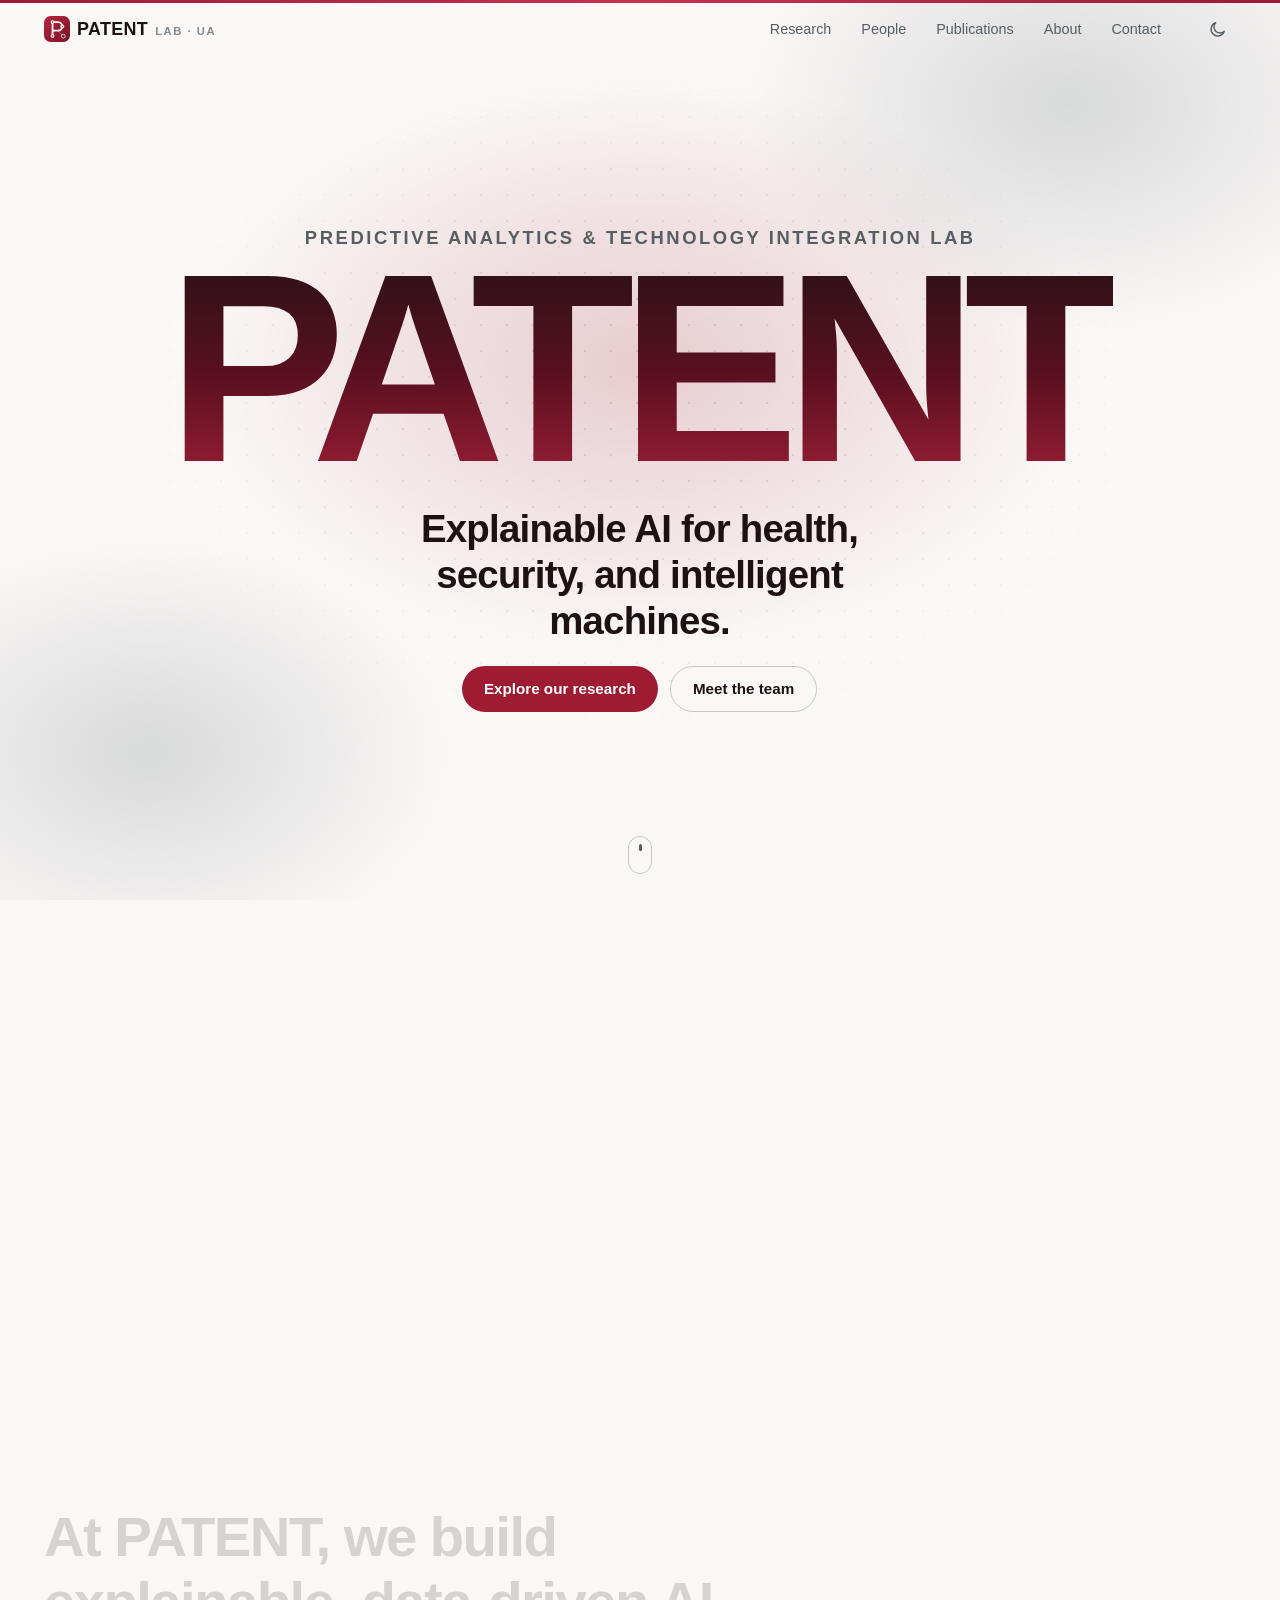
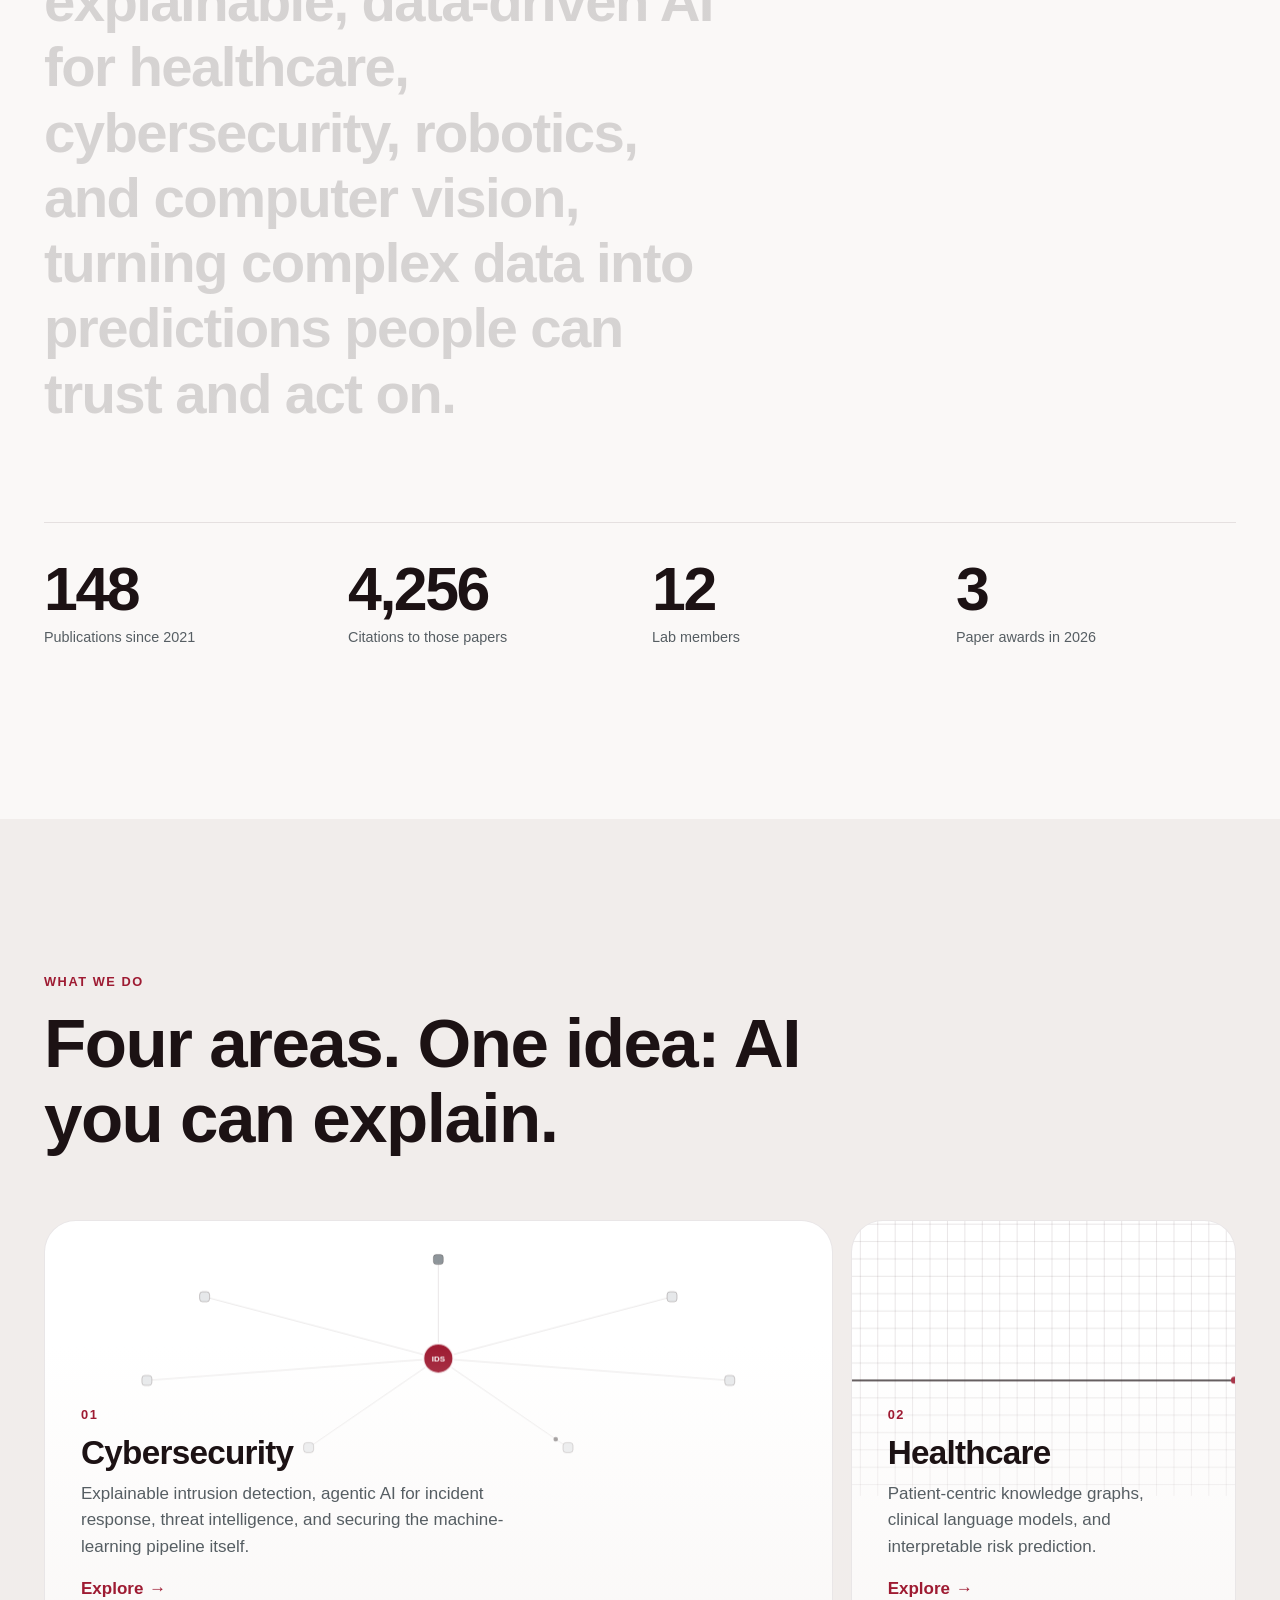
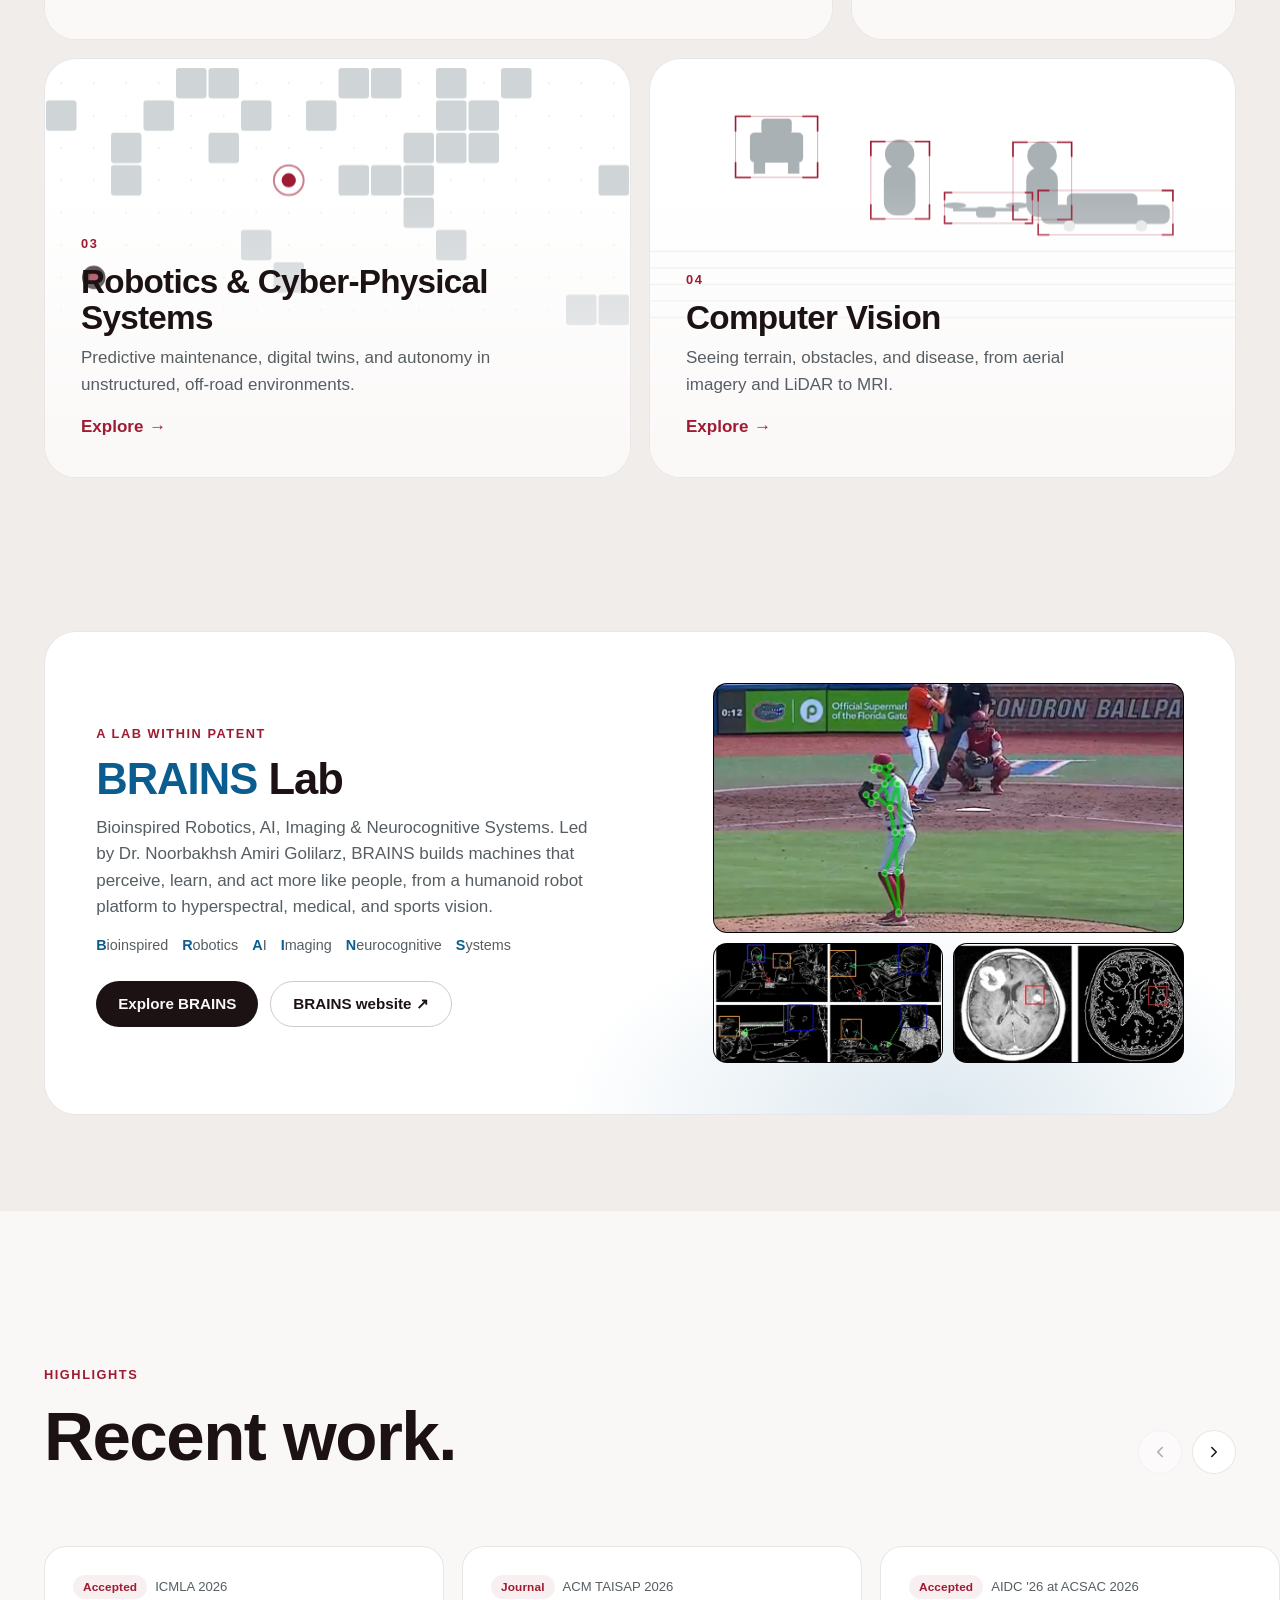
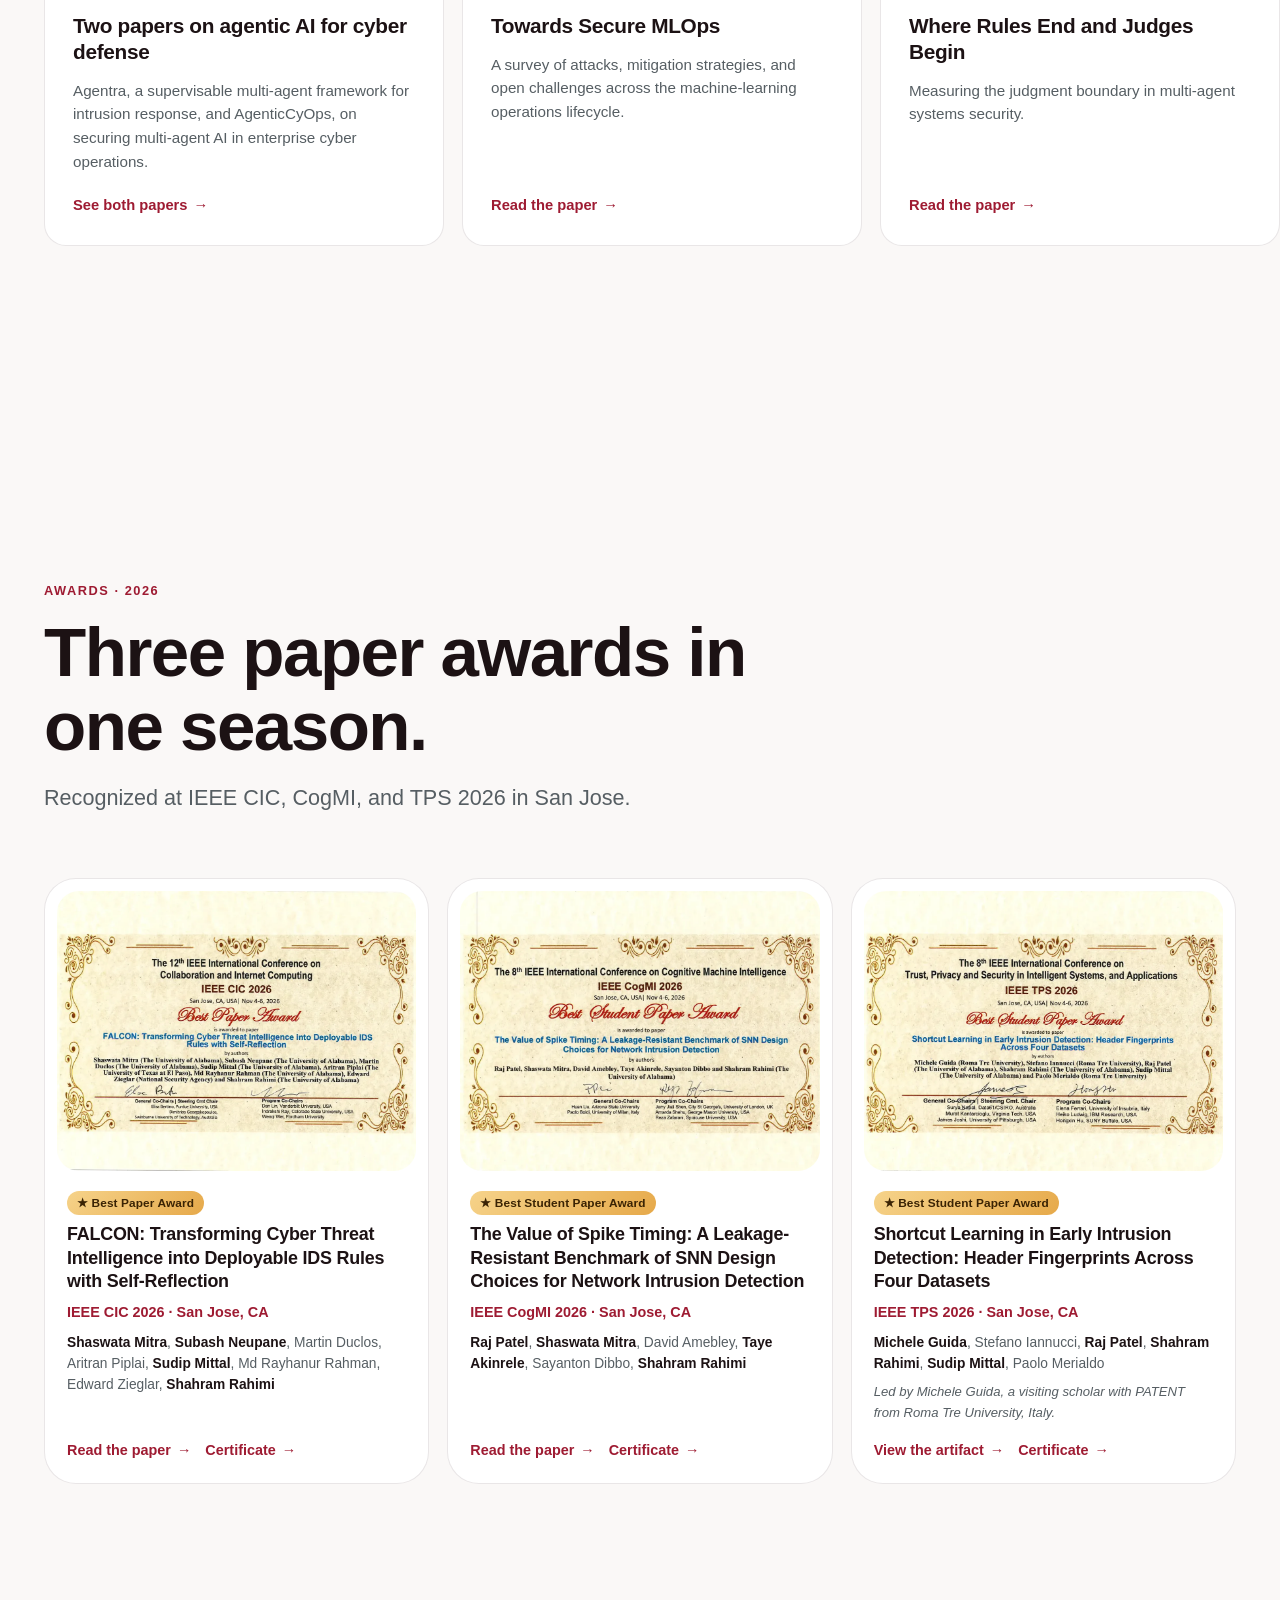
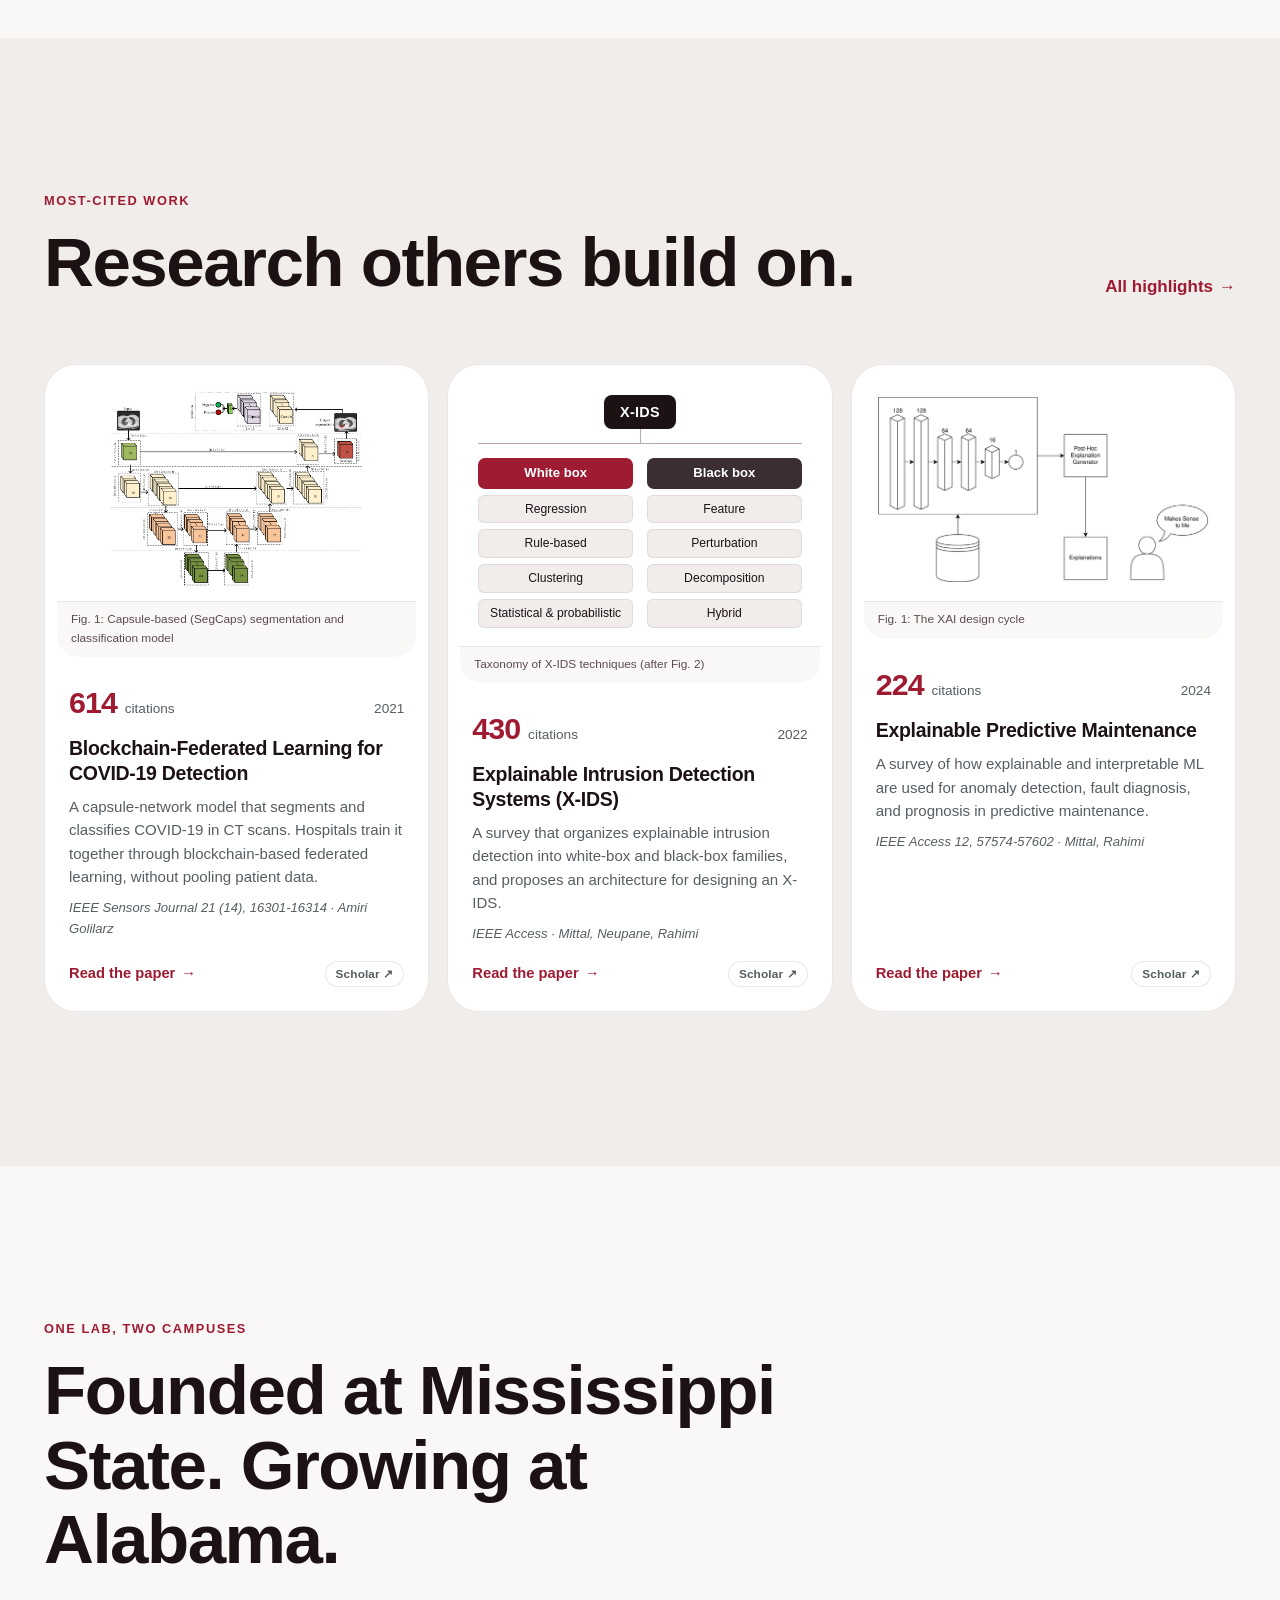
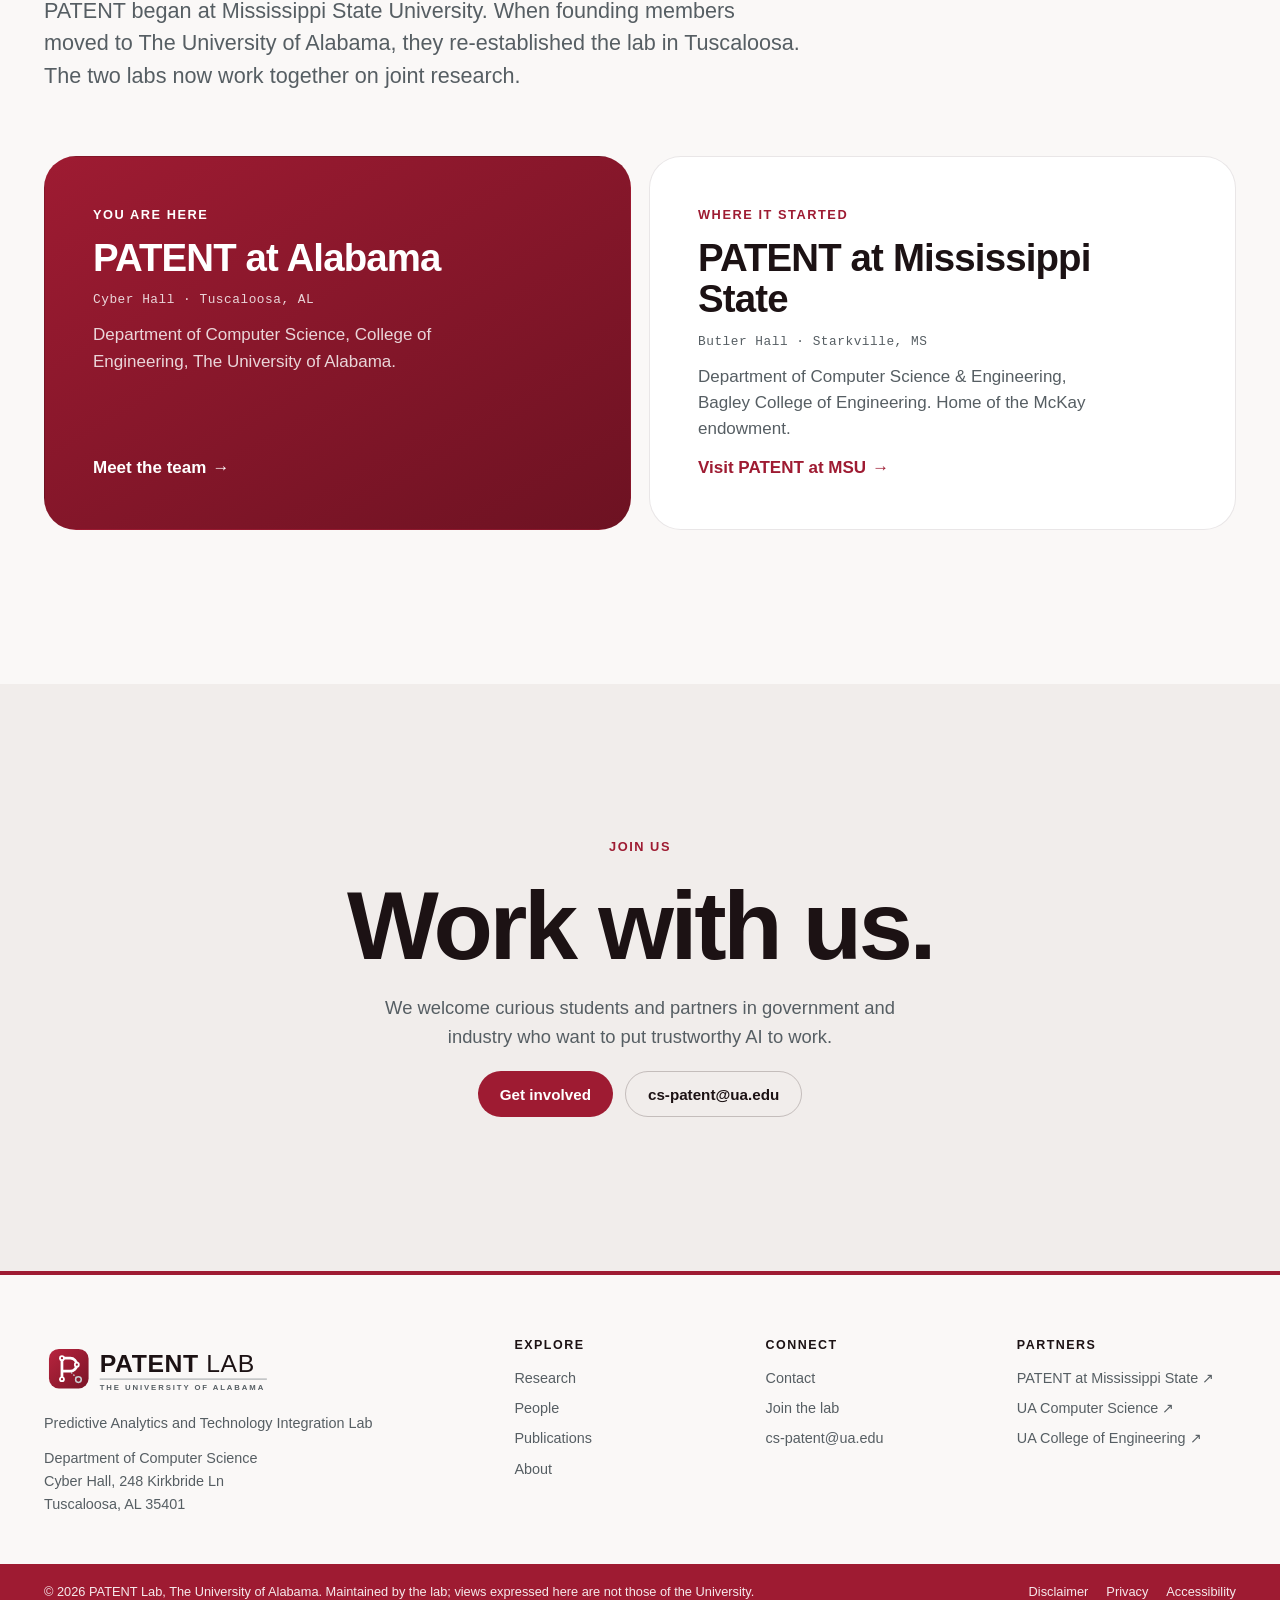
==== index.html @ ba24a243 "Updated sites with metrics, simulations amogst other changes" ====
<!DOCTYPE html>
<html lang="en" class="no-js" data-theme="dark">
<head>
<meta charset="utf-8">
<meta name="viewport" content="width=device-width, initial-scale=1, viewport-fit=cover">
<title>PATENT Lab · The University of Alabama</title>
<meta name="description" content="PATENT Lab at The University of Alabama builds explainable, data-driven AI for healthcare, cybersecurity, robotics, and computer vision.">
<meta name="theme-color" content="#0c090a" media="(prefers-color-scheme: dark)">
<meta name="theme-color" content="#faf8f7" media="(prefers-color-scheme: light)">
<meta property="og:type" content="website">
<meta property="og:site_name" content="PATENT Lab">
<meta property="og:title" content="PATENT Lab · The University of Alabama">
<meta property="og:description" content="PATENT Lab at The University of Alabama builds explainable, data-driven AI for healthcare, cybersecurity, robotics, and computer vision.">
<meta property="og:image" content="https://ua-patent.github.io/assets/img/og-image.jpg">
<meta name="twitter:card" content="summary_large_image">
<link rel="icon" href="assets/img/favicon.svg" type="image/svg+xml">
<link rel="apple-touch-icon" href="assets/img/apple-touch-icon.png">
<link rel="stylesheet" href="assets/css/style.css">
<script>(function(){var d=document.documentElement,t;d.className=d.className.replace('no-js','js');try{t=localStorage.getItem('theme')}catch(e){}if(t!=='light'&&t!=='dark')t=matchMedia('(prefers-color-scheme: light)').matches?'light':'dark';d.setAttribute('data-theme',t)})();</script>
<script src="assets/js/main.js" defer></script>
<script src="assets/js/highlights.js" defer></script>
<script src="assets/js/sims.js" defer></script>
</head>
<body>
<a class="skip" href="#main">Skip to content</a>
<header class="nav">
  <div class="nav__inner wrap">
    <a class="brand" href="./" aria-label="PATENT Lab home"><svg class="brand__mark" viewBox="0 0 64 64" aria-hidden="true"><defs><linearGradient id="pgnav" x1="0" y1="0" x2="1" y2="1"><stop offset="0" stop-color="#b8243e"/><stop offset="1" stop-color="#7a1426"/></linearGradient></defs><rect width="64" height="64" rx="16" fill="url(#pgnav)"/><path d="M21 49V15h13.5a10.5 10.5 0 0 1 0 21H21" fill="none" stroke="#fff" stroke-width="4.4" stroke-linecap="round" stroke-linejoin="round"/><path d="M36.5 38.5 45 47" fill="none" stroke="#c9ced1" stroke-width="2.4" stroke-linecap="round" stroke-dasharray=".5 4.6"/><g fill="#fff"><circle cx="21" cy="15" r="4.6"/><circle cx="45" cy="25.5" r="4.6"/><circle cx="21" cy="49" r="4.6"/></g><g fill="#9e1b32"><circle cx="21" cy="15" r="1.8"/><circle cx="45" cy="25.5" r="1.8"/><circle cx="21" cy="49" r="1.8"/></g><circle cx="47.6" cy="49.6" r="4.6" fill="none" stroke="#c9ced1" stroke-width="2.4"/></svg>PATENT<small>Lab · UA</small></a>
    <nav aria-label="Primary"><ul class="nav__links" id="nav-links"><li><a href="research.html">Research</a></li><li><a href="people.html">People</a></li><li><a href="publications.html">Publications</a></li><li><a href="about.html">About</a></li><li><a href="contact.html">Contact</a></li></ul></nav>
    <div class="nav__actions">
      <button class="icon-toggle" type="button" data-theme-toggle aria-label="Switch theme"><svg class="icon--sun" viewBox="0 0 24 24" fill="none" stroke="currentColor" stroke-width="1.8" stroke-linecap="round" aria-hidden="true"><circle cx="12" cy="12" r="4.2"/><path d="M12 2.5v2M12 19.5v2M4.6 4.6l1.4 1.4M18 18l1.4 1.4M2.5 12h2M19.5 12h2M4.6 19.4 6 18M18 6l1.4-1.4"/></svg><svg class="icon--moon" viewBox="0 0 24 24" fill="none" stroke="currentColor" stroke-width="1.8" stroke-linecap="round" stroke-linejoin="round" aria-hidden="true"><path d="M20.5 14.2A8.5 8.5 0 1 1 9.8 3.5a6.8 6.8 0 0 0 10.7 10.7Z"/></svg></button>
      <button class="icon-toggle nav__menu" type="button" aria-expanded="false" aria-controls="nav-links" aria-label="Open menu"><svg viewBox="0 0 24 24" fill="none" stroke="currentColor" stroke-width="1.8" stroke-linecap="round" aria-hidden="true"><path d="M4 8h16M4 16h16"/></svg></button>
    </div>
  </div>
</header>

<main id="main">
  <section class="hero hero--scene" aria-label="Introduction">
    <div class="hero__sticky">
      <div class="hero__bg" aria-hidden="true"></div>
      <div class="hero__inner">
        <div class="hero__word-wrap">
          <p class="hero__full">Predictive Analytics &amp; Technology Integration Lab</p>
          <h1><span class="sr-only">PATENT Lab: Predictive Analytics and Technology Integration Lab</span><span class="hero__word" aria-hidden="true">PATENT</span></h1>
        </div>
        <div class="hero__content">
          <p class="hero__tag">Explainable AI for health, security, and intelligent machines.</p>
          <div class="btns">
            <a class="btn btn--crimson" href="research.html">Explore our research</a>
            <a class="btn btn--ghost" href="people.html">Meet the team</a>
          </div>
        </div>
      </div>
      <div class="hero__veil" aria-hidden="true"></div>
      <span class="scroll-cue" aria-hidden="true"></span>
    </div>
  </section>

  <section class="section" aria-labelledby="mission">
    <div class="wrap">
      <h2 id="mission" class="sr-only">Our mission</h2>
      <p class="statement"><span class="statement__fill">At PATENT, we build <em>explainable, data-driven AI</em> for healthcare, cybersecurity, robotics, and computer vision, turning complex data into predictions people can trust and act on.</span></p>
      <dl class="stats">
        <div class="stat reveal"><dt>Publications since 2021</dt><dd data-count-pubs>148</dd></div>
        <div class="stat reveal" style="--d:.06s"><dt>Citations to those papers</dt><dd data-count-citations>4,256</dd></div>
        <div class="stat reveal" style="--d:.12s"><dt>Lab members</dt><dd data-count-members>12</dd></div>
        <div class="stat reveal" style="--d:.18s"><dt>Paper awards in 2026</dt><dd data-count="3">3</dd></div>
      </dl>
    </div>
  </section>

  <section class="section section--alt" aria-labelledby="areas">
    <div class="wrap">
      <div class="section__head reveal">
        <span class="eyebrow">What we do</span>
        <h2 id="areas" class="display">Four areas. One idea: AI you can explain.</h2>
      </div>
      <div class="bento">
        <a class="tile tile--wide reveal" href="research.html#security">
          <div class="tile__art sim" data-compact data-sim="security" data-label="Simulation: packets flow through an intrusion detection system; attacks are blocked with an explanation of the features behind each alert."><svg viewBox="0 0 200 200" fill="none" stroke="currentColor" stroke-width="1.6" stroke-linecap="round" stroke-linejoin="round" aria-hidden="true"><path class="draw" style="--len:520" d="M100 18 166 42v52c0 44-28 76-66 88-38-12-66-44-66-88V42Z"/><path class="draw" style="--len:400" opacity=".45" d="M100 42 144 58v38c0 30-18 52-44 62-26-10-44-32-44-62V58Z"/><path class="draw" style="--len:110" stroke-width="3.2" d="m80 100 14 14 28-30"/><g fill="currentColor" stroke="none" opacity=".5"><circle cx="20" cy="150" r="2"/><circle cx="34" cy="166" r="2"/><circle cx="180" cy="150" r="2"/><circle cx="168" cy="168" r="2"/><circle cx="186" cy="128" r="2"/><circle cx="14" cy="126" r="2"/></g></svg></div>
          <span class="eyebrow">01</span>
          <h3>Cybersecurity</h3>
          <p>Explainable intrusion detection, agentic AI for incident response, threat intelligence, and securing the machine-learning pipeline itself.</p>
          <span class="link-arrow">Explore</span>
        </a>
        <a class="tile tile--narrow reveal" style="--d:.08s" href="research.html#healthcare">
          <div class="tile__art sim" data-compact data-sim="healthcare" data-label="Simulation: a live ECG trace; irregular heartbeats are flagged and raise a risk score."><svg viewBox="0 0 200 200" fill="none" stroke="currentColor" stroke-width="2" stroke-linecap="round" stroke-linejoin="round" aria-hidden="true"><path class="draw" style="--len:380" d="M6 112h46l12-30 16 62 18-96 16 82 10-18h70"/><circle class="pulse-dot" cx="188" cy="112" r="5" fill="currentColor" stroke="none"/><path opacity=".3" d="M6 150h188M6 74h188"/></svg></div>
          <span class="eyebrow">02</span>
          <h3>Healthcare</h3>
          <p>Patient-centric knowledge graphs, clinical language models, and interpretable risk prediction.</p>
          <span class="link-arrow">Explore</span>
        </a>
        <a class="tile tile--half reveal" href="research.html#cps">
          <div class="tile__art sim" data-compact data-sim="cps" data-label="Simulation: a robot plans a path with the A-star algorithm and replans when an obstacle appears."><svg viewBox="0 0 200 200" fill="none" stroke="currentColor" stroke-width="1.6" stroke-linecap="round" stroke-linejoin="round" aria-hidden="true"><path class="draw" style="--len:420" d="M30 160 70 110l50 20 50-80"/><path class="draw" style="--len:300" opacity=".45" d="M70 110 60 50l60-10 50 10M120 130l10 40"/><g fill="currentColor" stroke="none"><circle cx="30" cy="160" r="6"/><circle cx="70" cy="110" r="6"/><circle cx="120" cy="130" r="6"/><circle class="pulse-dot" cx="170" cy="50" r="7"/><circle cx="60" cy="50" r="4" opacity=".6"/><circle cx="120" cy="40" r="4" opacity=".6"/><circle cx="130" cy="170" r="4" opacity=".6"/></g></svg></div>
          <span class="eyebrow">03</span>
          <h3>Robotics &amp; Cyber-Physical Systems</h3>
          <p>Predictive maintenance, digital twins, and autonomy in unstructured, off-road environments.</p>
          <span class="link-arrow">Explore</span>
        </a>
        <a class="tile tile--half reveal" style="--d:.08s" href="research.html#vision">
          <div class="tile__art sim" data-compact data-sim="vision" data-label="Simulation: an object detector tracks moving objects with labeled bounding boxes."><svg viewBox="0 0 200 200" fill="none" stroke="currentColor" stroke-width="2" stroke-linecap="round" stroke-linejoin="round" aria-hidden="true"><path d="M20 52V28h24M156 28h24v24M180 148v24h-24M44 172H20v-24"/><rect class="draw" style="--len:360" x="62" y="66" width="86" height="70" rx="6"/><path opacity=".35" d="M20 100h160"/><circle class="pulse-dot" cx="105" cy="101" r="5" fill="currentColor" stroke="none"/><path class="draw" style="--len:200" opacity=".55" d="M62 120c20-18 40-24 86-10"/></svg></div>
          <span class="eyebrow">04</span>
          <h3>Computer Vision</h3>
          <p>Seeing terrain, obstacles, and disease, from aerial imagery and LiDAR to MRI.</p>
          <span class="link-arrow">Explore</span>
        </a>
      </div>
    </div>
  </section>

  <section class="section--tight section--alt" aria-labelledby="labs" style="padding-top:0">
    <div class="wrap">
      <div class="labs-band reveal">
        <div>
          <span class="eyebrow">A lab within PATENT</span>
          <h3 id="labs"><span>BRAINS</span> Lab</h3>
          <p>Bioinspired Robotics, AI, Imaging &amp; Neurocognitive Systems. Led by Dr. Noorbakhsh Amiri Golilarz, BRAINS builds machines that perceive, learn, and act more like people, from a humanoid robot platform to hyperspectral, medical, and sports vision.</p>
          <p class="acronym"><span><b>B</b>ioinspired</span><span><b>R</b>obotics</span><span><b>A</b>I</span><span><b>I</b>maging</span><span><b>N</b>eurocognitive</span><span><b>S</b>ystems</span></p>
          <div class="btns"><a class="btn btn--primary" href="research.html#brains">Explore BRAINS</a><a class="btn btn--ghost" href="https://sites.ua.edu/brains/" target="_blank" rel="noopener">BRAINS website ↗</a></div>
        </div>
        <div class="mosaic" aria-hidden="true">
          <img src="assets/img/brains/baseball.webp" alt="" width="1000" height="503" loading="lazy" decoding="async">
          <img src="assets/img/brains/gaze.webp" alt="" width="493" height="280" loading="lazy" decoding="async">
          <img src="assets/img/brains/mri.webp" alt="" width="271" height="137" loading="lazy" decoding="async">
        </div>
      </div>
    </div>
  </section>

  <section class="section" aria-labelledby="highlights" data-rail>
    <div class="wrap">
      <div class="rail-head section__head reveal" style="max-width:none">
        <div>
          <span class="eyebrow">Highlights</span>
          <h2 id="highlights" class="display">Recent work.</h2>
        </div>
        <div class="rail-controls">
          <button class="rail-btn" type="button" data-rail-prev aria-label="Previous highlights"><svg viewBox="0 0 24 24" fill="none" stroke="currentColor" stroke-width="2" stroke-linecap="round" stroke-linejoin="round" aria-hidden="true"><path d="m15 18-6-6 6-6"/></svg></button>
          <button class="rail-btn" type="button" data-rail-next aria-label="Next highlights"><svg viewBox="0 0 24 24" fill="none" stroke="currentColor" stroke-width="2" stroke-linecap="round" stroke-linejoin="round" aria-hidden="true"><path d="m9 18 6-6-6-6"/></svg></button>
        </div>
      </div>
    </div>
    <div class="rail" tabindex="0" aria-label="Recent highlights, scrollable">
      <a class="card" href="publications.html?q=ICMLA+2026">
        <div class="card__meta"><span class="badge">Accepted</span><span>ICMLA 2026</span></div>
        <h3>Two papers on agentic AI for cyber defense</h3>
        <p>Agentra, a supervisable multi-agent framework for intrusion response, and AgenticCyOps, on securing multi-agent AI in enterprise cyber operations.</p>
        <span class="link-arrow">See both papers</span>
      </a>
      <a class="card" href="https://doi.org/10.1145/3796728" target="_blank" rel="noopener">
        <div class="card__meta"><span class="badge">Journal</span><span>ACM TAISAP 2026</span></div>
        <h3>Towards Secure MLOps</h3>
        <p>A survey of attacks, mitigation strategies, and open challenges across the machine-learning operations lifecycle.</p>
        <span class="link-arrow">Read the paper</span>
      </a>
      <a class="card" href="https://arxiv.org/abs/2610.07657" target="_blank" rel="noopener">
        <div class="card__meta"><span class="badge">Accepted</span><span>AIDC '26 at ACSAC 2026</span></div>
        <h3>Where Rules End and Judges Begin</h3>
        <p>Measuring the judgment boundary in multi-agent systems security.</p>
        <span class="link-arrow">Read the paper</span>
      </a>
    </div>
  </section>

  <section class="section" aria-labelledby="awards-h">
    <div class="wrap">
      <div class="section__head reveal">
        <span class="eyebrow">Awards · 2026</span>
        <h2 id="awards-h" class="display">Three paper awards in one season.</h2>
        <p class="lead">Recognized at IEEE CIC, CogMI, and TPS 2026 in San Jose.</p>
      </div>
      <div class="awards"><article class="award reveal" style="--d:0.00s">
          <a class="award__img" href="assets/docs/awards/cic-2026-best-paper-falcon.pdf" target="_blank" rel="noopener" aria-label="View the certificate for FALCON: Transforming Cyber Threat Intelligence into Deployable IDS Rules with Self-Reflection"><img src="assets/img/awards/cic-2026-best-paper-falcon.webp" alt="Best Paper Award certificate, IEEE CIC 2026" width="1100" height="855" loading="lazy" decoding="async"></a>
          <div class="award__body">
            <span class="badge badge--award">★ Best Paper Award</span>
            <h3>FALCON: Transforming Cyber Threat Intelligence into Deployable IDS Rules with Self-Reflection</h3>
            <p class="award__venue">IEEE CIC 2026 · San Jose, CA</p>
            <p class="award__who"><b>Shaswata Mitra</b>, <b>Subash Neupane</b>, Martin Duclos, Aritran Piplai, <b>Sudip Mittal</b>, Md Rayhanur Rahman, Edward Zieglar, <b>Shahram Rahimi</b></p>
            <div class="award__links"><a class="link-arrow" href="https://arxiv.org/abs/2508.18684" target="_blank" rel="noopener">Read the paper</a><a class="link-arrow" href="assets/docs/awards/cic-2026-best-paper-falcon.pdf" target="_blank" rel="noopener">Certificate</a></div>
          </div>
        </article><article class="award reveal" style="--d:0.06s">
          <a class="award__img" href="assets/docs/awards/cogmi-2026-best-student-paper-snn.pdf" target="_blank" rel="noopener" aria-label="View the certificate for The Value of Spike Timing: A Leakage-Resistant Benchmark of SNN Design Choices for Network Intrusion Detection"><img src="assets/img/awards/cogmi-2026-best-student-paper-snn.webp" alt="Best Student Paper Award certificate, IEEE CogMI 2026" width="1100" height="855" loading="lazy" decoding="async"></a>
          <div class="award__body">
            <span class="badge badge--award">★ Best Student Paper Award</span>
            <h3>The Value of Spike Timing: A Leakage-Resistant Benchmark of SNN Design Choices for Network Intrusion Detection</h3>
            <p class="award__venue">IEEE CogMI 2026 · San Jose, CA</p>
            <p class="award__who"><b>Raj Patel</b>, <b>Shaswata Mitra</b>, David Amebley, <b>Taye Akinrele</b>, Sayanton Dibbo, <b>Shahram Rahimi</b></p>
            <div class="award__links"><a class="link-arrow" href="https://arxiv.org/abs/2606.01442" target="_blank" rel="noopener">Read the paper</a><a class="link-arrow" href="assets/docs/awards/cogmi-2026-best-student-paper-snn.pdf" target="_blank" rel="noopener">Certificate</a></div>
          </div>
        </article><article class="award reveal" style="--d:0.12s">
          <a class="award__img" href="assets/docs/awards/tps-2026-best-student-paper-shortcut.pdf" target="_blank" rel="noopener" aria-label="View the certificate for Shortcut Learning in Early Intrusion Detection: Header Fingerprints Across Four Datasets"><img src="assets/img/awards/tps-2026-best-student-paper-shortcut.webp" alt="Best Student Paper Award certificate, IEEE TPS 2026" width="1100" height="855" loading="lazy" decoding="async"></a>
          <div class="award__body">
            <span class="badge badge--award">★ Best Student Paper Award</span>
            <h3>Shortcut Learning in Early Intrusion Detection: Header Fingerprints Across Four Datasets</h3>
            <p class="award__venue">IEEE TPS 2026 · San Jose, CA</p>
            <p class="award__who"><b>Michele Guida</b>, Stefano Iannucci, <b>Raj Patel</b>, <b>Shahram Rahimi</b>, <b>Sudip Mittal</b>, Paolo Merialdo</p><p class="award__note">Led by Michele Guida, a visiting scholar with PATENT from Roma Tre University, Italy.</p>
            <div class="award__links"><a class="link-arrow" href="https://github.com/micheleguidaa/early-nids-artifact" target="_blank" rel="noopener">View the artifact</a><a class="link-arrow" href="assets/docs/awards/tps-2026-best-student-paper-shortcut.pdf" target="_blank" rel="noopener">Certificate</a></div>
          </div>
        </article></div>
    </div>
  </section>

  <section class="section section--alt" aria-labelledby="cited">
    <div class="wrap">
      <div class="rail-head section__head reveal" style="max-width:none">
        <div>
          <span class="eyebrow">Most-cited work</span>
          <h2 id="cited" class="display">Research others build on.</h2>
        </div>
        <a class="link-arrow" href="publications.html#most-cited">All highlights</a>
      </div>
      <div class="posters" data-highlights data-limit="3"></div>
    </div>
  </section>

  <section class="section" aria-labelledby="campuses">
    <div class="wrap">
      <div class="section__head reveal">
        <span class="eyebrow">One lab, two campuses</span>
        <h2 id="campuses" class="display">Founded at Mississippi State. Growing at Alabama.</h2>
        <p class="lead">PATENT began at Mississippi State University. When founding members moved to The University of Alabama, they re-established the lab in Tuscaloosa. The two labs now work together on joint research.</p>
      </div>
      <div class="campuses">
        <div class="campus campus--ua reveal">
          <span class="eyebrow">You are here</span>
          <h3>PATENT at Alabama</h3>
          <span class="campus__pin">Cyber Hall · Tuscaloosa, AL</span>
          <p>Department of Computer Science, College of Engineering, The University of Alabama.</p>
          <a class="link-arrow" href="people.html">Meet the team</a>
        </div>
        <div class="campus reveal" style="--d:.08s">
          <span class="eyebrow">Where it started</span>
          <h3>PATENT at Mississippi State</h3>
          <span class="campus__pin">Butler Hall · Starkville, MS</span>
          <p>Department of Computer Science &amp; Engineering, Bagley College of Engineering. Home of the McKay endowment.</p>
          <a class="link-arrow" href="https://patent.cse.msstate.edu" target="_blank" rel="noopener">Visit PATENT at MSU</a>
        </div>
      </div>
    </div>
  </section>

  <section class="section section--alt" aria-labelledby="join">
    <div class="wrap cta reveal">
      <span class="eyebrow">Join us</span>
      <h2 id="join" class="display-xl">Work with us.</h2>
      <p>We welcome curious students and partners in government and industry who want to put trustworthy AI to work.</p>
      <div class="btns"><a class="btn btn--crimson" href="contact.html#join">Get involved</a><a class="btn btn--ghost" href="mailto:cs-patent@ua.edu">cs-patent@ua.edu</a></div>
    </div>
  </section>
</main>

<footer class="footer">
  <div class="wrap">
    <div class="footer__grid">
      <div>
        <svg class="footer__logo" viewBox="0 0 420 96" role="img" aria-label="PATENT Lab, The University of Alabama"><use href="#patent-lockup"/></svg>
        <p>Predictive Analytics and Technology Integration Lab</p>
        <address>Department of Computer Science<br>Cyber Hall, 248 Kirkbride Ln<br>Tuscaloosa, AL 35401</address>
      </div>
      <div>
        <h2>Explore</h2>
        <ul><li><a href="research.html">Research</a></li><li><a href="people.html">People</a></li><li><a href="publications.html">Publications</a></li><li><a href="about.html">About</a></li></ul>
      </div>
      <div>
        <h2>Connect</h2>
        <ul><li><a href="contact.html">Contact</a></li><li><a href="contact.html#join">Join the lab</a></li><li><a href="mailto:cs-patent@ua.edu">cs-patent@ua.edu</a></li></ul>
      </div>
      <div>
        <h2>Partners</h2>
        <ul><li><a href="https://patent.cse.msstate.edu" target="_blank" rel="noopener">PATENT at Mississippi State ↗</a></li><li><a href="https://cs.ua.edu" target="_blank" rel="noopener">UA Computer Science ↗</a></li><li><a href="https://eng.ua.edu" target="_blank" rel="noopener">UA College of Engineering ↗</a></li></ul>
      </div>
    </div>
  </div>
  <div class="footer__legal">
    <div class="wrap">
      <p>© <span data-year>2026</span> PATENT Lab, The University of Alabama. Maintained by the lab; views expressed here are not those of the University.</p>
      <ul><li><a href="https://www.ua.edu/disclaimer" target="_blank" rel="noopener">Disclaimer</a></li><li><a href="https://www.ua.edu/privacy" target="_blank" rel="noopener">Privacy</a></li><li><a href="https://accessibility.ua.edu/" target="_blank" rel="noopener">Accessibility</a></li></ul>
    </div>
  </div>
  <svg width="0" height="0" style="position:absolute" aria-hidden="true"><defs><linearGradient id="pgfoot" x1="0" y1="0" x2="1" y2="1"><stop offset="0" stop-color="#b8243e"/><stop offset="1" stop-color="#7a1426"/></linearGradient>
    <g id="patent-lockup"><g transform="translate(8 16)"><rect width="64" height="64" rx="16" fill="url(#pgfoot)"/><path d="M21 49V15h13.5a10.5 10.5 0 0 1 0 21H21" fill="none" stroke="#fff" stroke-width="4.4" stroke-linecap="round" stroke-linejoin="round"/><path d="M36.5 38.5 45 47" fill="none" stroke="#c9ced1" stroke-width="2.4" stroke-linecap="round" stroke-dasharray=".5 4.6"/><g fill="#fff"><circle cx="21" cy="15" r="4.6"/><circle cx="45" cy="25.5" r="4.6"/><circle cx="21" cy="49" r="4.6"/></g><g fill="#9e1b32"><circle cx="21" cy="15" r="1.8"/><circle cx="45" cy="25.5" r="1.8"/><circle cx="21" cy="49" r="1.8"/></g><circle cx="47.6" cy="49.6" r="4.6" fill="none" stroke="#c9ced1" stroke-width="2.4"/></g>
    <g font-family="-apple-system, BlinkMacSystemFont, 'SF Pro Display', 'Helvetica Neue', Arial, sans-serif"><text fill="currentColor" x="90" y="54" font-size="40" font-weight="800" letter-spacing="1">PATENT</text><text fill="currentColor" x="262" y="54" font-size="40" font-weight="300" letter-spacing="1">LAB</text><rect style="fill:var(--muted)" x="90" y="64" width="270" height="1.5" opacity=".6"/><text style="fill:var(--muted)" x="90" y="82" font-size="12.5" font-weight="600" letter-spacing="3.1">THE UNIVERSITY OF ALABAMA</text></g></g></defs></svg>
</footer>
</body>
</html>
---- assets/css/style.css ----
/* ==========================================================================
   PATENT Lab · The University of Alabama
   Crimson on warm neutrals. System fonts (SF Pro on Apple, Segoe/Roboto elsewhere).
   Motion uses only opacity and transform, and is tied to scroll position where
   the browser supports scroll-driven animations. Text colors meet WCAG AA in both themes.
   ========================================================================== */

:root {
  --font: -apple-system, BlinkMacSystemFont, "SF Pro Text", "Inter", "Segoe UI", Roboto, "Helvetica Neue", sans-serif;
  --font-display: -apple-system, BlinkMacSystemFont, "SF Pro Display", "Inter", "Segoe UI", Roboto, "Helvetica Neue", sans-serif;
  --mono: ui-monospace, "SF Mono", SFMono-Regular, Menlo, Consolas, monospace;

  --crimson: #9e1b32;          /* UA Crimson */
  --crimson-deep: #6d1222;
  --ua-gray: #828a8f;           /* UA Gray */
  --radius-sm: 12px;
  --radius: 22px;
  --radius-lg: 32px;
  --nav-h: 60px;
  --wrap: 1200px;
  --gutter: clamp(20px, 5vw, 44px);
  --ease: cubic-bezier(.25, .1, .25, 1);
  --ease-out: cubic-bezier(.16, 1, .3, 1);
}

[data-theme="dark"] {
  --bg: #0c090a;
  --bg-2: #141011;
  --surface: rgba(255, 255, 255, .045);
  --surface-2: rgba(255, 255, 255, .07);
  --surface-solid: #181314;
  --border: rgba(255, 255, 255, .09);
  --border-strong: rgba(255, 255, 255, .18);
  --text: #f6f0f0;
  --muted: #aeb5b9;
  --faint: rgba(246, 240, 240, .2);
  --accent: #f4919f;
  --accent-soft: rgba(244, 145, 159, .12);
  --fill: #f6f0f0;
  --on-fill: #0c090a;
  --dot: rgba(255, 255, 255, .11);
  --glow-1: rgba(158, 27, 50, .55);
  --glow-2: rgba(130, 138, 143, .2);
  --word-grad: linear-gradient(180deg, #ffffff 0%, #f3d3d8 40%, #b8243e 100%);
  --nav-bg: rgba(12, 9, 10, .72);
  --shadow: 0 30px 60px -30px rgba(0, 0, 0, .8);
  --portrait-bg: linear-gradient(160deg, #22252a, #141516);
  --portrait-fg: #3a3f44;
  color-scheme: dark;
}

[data-theme="light"] {
  --bg: #faf8f7;
  --bg-2: #f1edeb;
  --surface: #ffffff;
  --surface-2: #ffffff;
  --surface-solid: #ffffff;
  --border: rgba(40, 18, 22, .1);
  --border-strong: rgba(40, 18, 22, .22);
  --text: #1c1214;
  --muted: #565e63;
  --faint: rgba(28, 18, 20, .16);
  --accent: #9e1b32;
  --accent-soft: rgba(158, 27, 50, .07);
  --fill: #1c1214;
  --on-fill: #faf8f7;
  --dot: rgba(40, 18, 22, .1);
  --glow-1: rgba(158, 27, 50, .2);
  --glow-2: rgba(130, 138, 143, .28);
  --word-grad: linear-gradient(180deg, #1c1214 0%, #5a1020 50%, #b8243e 100%);
  --nav-bg: rgba(250, 248, 247, .78);
  --shadow: 0 30px 60px -36px rgba(40, 18, 22, .3);
  --portrait-bg: linear-gradient(160deg, #eceeef, #dfe2e4);
  --portrait-fg: #c3c8cb;
  color-scheme: light;
}

/* ---------- Base ---------- */
*, *::before, *::after { box-sizing: border-box; }
html { scroll-behavior: smooth; scroll-padding-top: calc(var(--nav-h) + 16px); -webkit-text-size-adjust: 100%; }
body {
  margin: 0;
  font-family: var(--font);
  font-size: 17px;
  line-height: 1.55;
  color: var(--text);
  background: var(--bg);
  -webkit-font-smoothing: antialiased;
  -moz-osx-font-smoothing: grayscale;
  text-rendering: optimizeLegibility;
  transition: background-color .4s var(--ease), color .4s var(--ease);
}
img, svg { display: block; max-width: 100%; }
img { height: auto; }
a { color: inherit; text-decoration: none; }
p a, .prose a { color: var(--accent); text-decoration: underline; text-decoration-thickness: 1px; text-underline-offset: 3px; }
h1, h2, h3, h4 { font-family: var(--font-display); margin: 0; letter-spacing: -.022em; line-height: 1.08; font-weight: 700; }
p { margin: 0; }
ul, ol { margin: 0; padding: 0; list-style: none; }
button { font: inherit; color: inherit; background: none; border: 0; cursor: pointer; }
:focus-visible { outline: 2px solid var(--accent); outline-offset: 3px; border-radius: 6px; }
::selection { background: var(--crimson); color: #fff; }

.skip { position: absolute; left: 16px; top: -60px; z-index: 100; padding: 10px 16px; border-radius: 999px; background: var(--fill); color: var(--on-fill); transition: top .2s; }
.skip:focus { top: 12px; }
.sr-only { position: absolute; width: 1px; height: 1px; padding: 0; margin: -1px; overflow: hidden; clip: rect(0 0 0 0); white-space: nowrap; border: 0; }

.wrap { width: 100%; max-width: calc(var(--wrap) + var(--gutter) * 2); margin-inline: auto; padding-inline: var(--gutter); }

/* ---------- Navigation ---------- */
.nav {
  position: fixed; inset: 0 0 auto; z-index: 50; height: var(--nav-h);
  border-bottom: 1px solid transparent;
  transition: background-color .3s var(--ease), border-color .3s var(--ease), backdrop-filter .3s var(--ease);
}
.nav.is-scrolled, .nav.menu-open {
  background: var(--nav-bg);
  border-bottom-color: var(--border);
  backdrop-filter: saturate(180%) blur(20px);
  -webkit-backdrop-filter: saturate(180%) blur(20px);
}
.nav::before { content: ""; position: absolute; inset: 0 0 auto; height: 3px; background: linear-gradient(90deg, var(--crimson), #c8324d 50%, var(--crimson)); }
.nav__inner { height: 100%; display: flex; align-items: center; gap: 24px; }
.brand { display: inline-flex; align-items: baseline; gap: 7px; font-family: var(--font-display); font-weight: 800; font-size: 1.12rem; letter-spacing: .02em; }
.brand__mark { width: 22px; height: 22px; align-self: center; }
.brand small { font-weight: 600; font-size: .7rem; letter-spacing: .14em; text-transform: uppercase; color: var(--ua-gray); }
.brand__mark { width: 26px; height: 26px; }
.nav__inner > nav { margin-left: auto; }
.nav__links { display: flex; gap: 4px; }
.nav__links a { display: block; padding: 7px 13px; border-radius: 999px; font-size: .9rem; color: var(--muted); transition: color .2s, background-color .2s; }
.nav__links a:hover { color: var(--text); }
.nav__links a[aria-current="page"] { color: var(--text); background: var(--surface-2); }
.nav__actions { display: flex; align-items: center; gap: 6px; }
.icon-toggle { width: 38px; height: 38px; display: grid; place-items: center; border-radius: 999px; color: var(--muted); transition: color .2s, background-color .2s; }
.icon-toggle:hover { color: var(--text); background: var(--surface-2); }
.icon-toggle svg { width: 19px; height: 19px; }
[data-theme="dark"] .icon--moon, [data-theme="light"] .icon--sun { display: none; }
.nav__menu { display: none; }

@media (max-width: 860px) {
  .nav__menu { display: grid; }
  .nav__links {
    position: fixed; inset: var(--nav-h) 0 auto; flex-direction: column; gap: 0; margin: 0;
    padding: 8px var(--gutter) 24px; background: var(--nav-bg);
    backdrop-filter: saturate(180%) blur(20px); -webkit-backdrop-filter: saturate(180%) blur(20px);
    border-bottom: 1px solid var(--border);
    opacity: 0; transform: translateY(-8px); pointer-events: none; visibility: hidden;
    transition: opacity .25s var(--ease), transform .35s var(--ease-out), visibility 0s .35s;
  }
  .nav.menu-open .nav__links { opacity: 1; transform: none; pointer-events: auto; visibility: visible; transition-delay: 0s; }
  .nav__links a { padding: 14px 4px; font-size: 1.15rem; border-radius: 0; border-bottom: 1px solid var(--border); background: none !important; }
  .nav__actions { margin-left: auto; }
}

/* ---------- Buttons, chips, badges ---------- */
.btn {
  display: inline-flex; align-items: center; gap: 8px; height: 46px; padding: 0 22px;
  border-radius: 999px; font-weight: 600; font-size: .95rem; white-space: nowrap;
  transition: transform .3s var(--ease-out), background-color .2s, color .2s, border-color .2s;
}
.btn:hover { transform: translateY(-1px); }
.btn:active { transform: scale(.98); }
.btn--primary { background: var(--fill); color: var(--on-fill); }
.btn--crimson { background: var(--crimson); color: #fff; }
.btn--crimson:hover { background: #b3203a; }
.btn--ghost { border: 1px solid var(--border-strong); }
.btn--ghost:hover { background: var(--surface-2); }
.btn svg { width: 16px; height: 16px; }
.btns { display: flex; flex-wrap: wrap; gap: 12px; }

.link-arrow { display: inline-flex; align-items: center; gap: 6px; color: var(--accent); font-weight: 600; }
.link-arrow::after { content: "→"; transition: transform .3s var(--ease-out); }
.link-arrow:hover::after, a:hover .link-arrow::after { transform: translateX(4px); }

.eyebrow { font-size: .8rem; font-weight: 600; letter-spacing: .12em; text-transform: uppercase; color: var(--accent); }
.badge { display: inline-flex; align-items: center; gap: 5px; padding: 3px 10px; border-radius: 999px; font-size: .74rem; font-weight: 600; letter-spacing: .01em; background: var(--accent-soft); color: var(--accent); white-space: nowrap; }
.badge--award { background: linear-gradient(135deg, #f6d38a, #e6a94a); color: #3a2304; }
.badge--muted { background: var(--surface-2); color: var(--muted); border: 1px solid var(--border); }

/* ---------- Sections ---------- */
.section { padding-block: clamp(80px, 12vw, 160px); }
.section--tight { padding-block: clamp(56px, 8vw, 96px); }
.section--alt { background: var(--bg-2); }
.section__head { max-width: 760px; margin-bottom: clamp(36px, 5vw, 64px); }
.section__head .eyebrow { display: block; margin-bottom: 14px; }
.display { font-size: clamp(2.3rem, 5.4vw, 4.4rem); }
.display-xl { font-size: clamp(2.8rem, 7.6vw, 6.4rem); letter-spacing: -.035em; line-height: 1; }
.lead { font-size: clamp(1.1rem, 1.7vw, 1.35rem); line-height: 1.5; color: var(--muted); margin-top: 18px; }
.section__head--center { margin-inline: auto; text-align: center; }

/* ---------- Home hero: pinned scroll scene ---------- */
.hero { position: relative; }
.hero__sticky {
  position: relative; min-height: 100svh; overflow: hidden;
  display: grid; place-items: center; text-align: center;
  padding: calc(var(--nav-h) + 40px) var(--gutter) 64px;
}
.hero__bg { position: absolute; inset: 0; z-index: -1; pointer-events: none; }
.hero__bg::before {
  content: ""; position: absolute; inset: -10%;
  background:
    radial-gradient(42% 38% at 50% 42%, var(--glow-1), transparent 70%),
    radial-gradient(30% 30% at 78% 18%, var(--glow-2), transparent 70%),
    radial-gradient(28% 28% at 18% 78%, var(--glow-2), transparent 70%);
}
.hero__bg::after {
  content: ""; position: absolute; inset: 0;
  background-image: radial-gradient(circle, var(--dot) 1px, transparent 1.6px);
  background-size: 26px 26px;
  -webkit-mask-image: radial-gradient(60% 55% at 50% 45%, #000 20%, transparent 75%);
          mask-image: radial-gradient(60% 55% at 50% 45%, #000 20%, transparent 75%);
}
.hero__inner { position: relative; display: grid; justify-items: center; gap: 22px; max-width: 1100px; }
.hero__word {
  font-size: clamp(4.6rem, 21vw, 19rem); font-weight: 800; letter-spacing: -.055em; line-height: .86;
  background: var(--word-grad); -webkit-background-clip: text; background-clip: text; color: transparent;
  padding-bottom: .06em; will-change: transform, opacity;
  animation: wordIn 1.4s var(--ease-out) both;
}
.hero__full { font-size: clamp(.95rem, 1.6vw, 1.15rem); font-weight: 600; letter-spacing: .14em; text-transform: uppercase; color: var(--muted); animation: fadeUp 1s .15s var(--ease-out) both; }
.hero__tag { font-size: clamp(1.45rem, 3.2vw, 2.4rem); font-weight: 600; letter-spacing: -.02em; line-height: 1.2; max-width: 26ch; animation: fadeUp 1s .3s var(--ease-out) both; }
.hero__content { display: grid; justify-items: center; gap: 22px; will-change: transform, opacity; }
.hero .btns { justify-content: center; animation: fadeUp 1s .45s var(--ease-out) both; }
.hero__veil { position: absolute; inset: 0; z-index: 2; background: var(--bg); opacity: 0; pointer-events: none; }
.scroll-cue { position: absolute; bottom: 26px; left: 50%; translate: -50% 0; width: 24px; height: 38px; border: 1.5px solid var(--border-strong); border-radius: 999px; animation: fadeUp 1s .8s var(--ease-out) both; }
.scroll-cue::after { content: ""; position: absolute; left: 50%; top: 7px; width: 3px; height: 7px; margin-left: -1.5px; border-radius: 2px; background: var(--muted); animation: cue 2.2s var(--ease) infinite; }

@keyframes wordIn { from { opacity: 0; transform: translate3d(0, 4vh, 0) scale(.96); filter: blur(8px); } to { filter: none; } }
@keyframes fadeUp { from { opacity: 0; transform: translate3d(0, 18px, 0); } }
@keyframes cue { 0% { transform: translateY(0); opacity: 1; } 70% { transform: translateY(12px); opacity: 0; } 100% { opacity: 0; } }

@media (min-width: 1024px) {
  .hero--scene { height: 150vh; }
  .hero--scene .hero__sticky { position: sticky; top: 0; height: 100svh; }
}
@keyframes sceneWord    { to { transform: translate3d(0, -12vh, 0) scale(1.22); opacity: .08; } }
@keyframes sceneContent { 50%, 100% { transform: translate3d(0, -10vh, 0); opacity: 0; } }
@keyframes sceneVeil    { 45% { opacity: 0; } to { opacity: 1; } }

@supports (animation-timeline: view()) {
  @media (min-width: 1024px) and (prefers-reduced-motion: no-preference) {
    .hero--scene { view-timeline: --hero block; view-timeline-inset: 0; }
    .hero--scene .hero__word-wrap { animation: sceneWord linear both; animation-timeline: --hero; animation-range: contain 0% contain 100%; }
    .hero--scene .hero__content { animation: sceneContent linear both; animation-timeline: --hero; animation-range: contain 0% contain 100%; }
    .hero--scene .hero__veil    { animation: sceneVeil linear both;    animation-timeline: --hero; animation-range: contain 0% contain 100%; }
  }
}
/* Fallback (Firefox, older Safari): main.js writes --p from 0 to 1 */
@supports not (animation-timeline: view()) {
  @media (min-width: 1024px) {
    .hero--scene .hero__word-wrap { transform: translate3d(0, calc(var(--p, 0) * -12vh), 0) scale(calc(1 + var(--p, 0) * .22)); opacity: calc(1 - var(--p, 0) * .92); }
    .hero--scene .hero__content { transform: translate3d(0, calc(min(var(--p, 0) / .5, 1) * -10vh), 0); opacity: calc(1 - min(var(--p, 0) / .5, 1)); }
    .hero--scene .hero__veil { opacity: calc(max(var(--p, 0) - .45, 0) / .55); }
  }
}

/* ---------- Subpage hero ---------- */
.page-hero { position: relative; overflow: hidden; padding: calc(var(--nav-h) + clamp(64px, 10vw, 128px)) 0 clamp(48px, 7vw, 88px); }
.page-hero::before {
  content: ""; position: absolute; inset: -20% -10% auto; height: 120%; z-index: -1;
  background: radial-gradient(40% 50% at 20% 30%, var(--glow-1), transparent 70%), radial-gradient(30% 40% at 85% 10%, var(--glow-2), transparent 70%);
  opacity: .7;
}
.page-hero .eyebrow { display: block; margin-bottom: 18px; animation: fadeUp .9s var(--ease-out) both; }
.page-hero h1 { animation: fadeUp .9s .08s var(--ease-out) both; max-width: 16ch; }
.page-hero .lead { max-width: 640px; animation: fadeUp .9s .16s var(--ease-out) both; }

/* ---------- Statement: words fill in as you scroll ---------- */
.statement { font-size: clamp(1.8rem, 4.4vw, 3.6rem); font-weight: 650; letter-spacing: -.028em; line-height: 1.16; max-width: 22ch; font-family: var(--font-display); }
.statement em { font-style: normal; color: var(--accent); }
@supports (animation-timeline: view()) {
  @media (prefers-reduced-motion: no-preference) {
    .statement__fill {
      background: linear-gradient(90deg, var(--text) 0 50%, var(--faint) 50% 100%) 100% 0 / 200% 100% no-repeat;
      -webkit-background-clip: text; background-clip: text; color: transparent;
      -webkit-box-decoration-break: clone; box-decoration-break: clone;
      animation: fillText linear both; animation-timeline: view(); animation-range: cover 18% cover 52%;
    }
    .statement__fill em { color: transparent; }
  }
}
@keyframes fillText { to { background-position: 0 0; } }

/* ---------- Stats ---------- */
.stats { display: grid; grid-template-columns: repeat(4, minmax(0, 1fr)); gap: 24px; margin-top: clamp(56px, 8vw, 96px); padding-top: 36px; border-top: 1px solid var(--border); }
.stat dt { font-size: .9rem; color: var(--muted); margin-top: 6px; }
.stat dd { margin: 0; font-family: var(--font-display); font-size: clamp(2.4rem, 5vw, 3.8rem); font-weight: 700; letter-spacing: -.04em; line-height: 1; font-variant-numeric: tabular-nums; }
.stat { display: flex; flex-direction: column-reverse; justify-content: flex-end; }
@media (max-width: 720px) { .stats { grid-template-columns: repeat(2, minmax(0, 1fr)); row-gap: 36px; } }

/* ---------- Research pillars (bento) ---------- */
.bento { display: grid; grid-template-columns: repeat(6, minmax(0, 1fr)); gap: 18px; }
.tile {
  position: relative; overflow: hidden; display: flex; flex-direction: column; justify-content: flex-end; gap: 10px;
  min-height: 420px; padding: clamp(24px, 3vw, 36px); border-radius: var(--radius-lg);
  background: var(--surface); border: 1px solid var(--border); isolation: isolate;
  transition: transform .6s var(--ease-out), box-shadow .6s var(--ease-out), border-color .3s;
}
.tile:hover { transform: translateY(-4px); box-shadow: var(--shadow); border-color: var(--border-strong); }
.tile--wide { grid-column: span 4; }
.tile--narrow { grid-column: span 2; }
.tile--half { grid-column: span 3; }
.tile h3 { font-size: clamp(1.6rem, 2.6vw, 2.2rem); }
.tile p { color: var(--muted); max-width: 46ch; }
.tile__art { position: absolute; inset: 0; z-index: -1; display: grid; place-items: start end; padding: 24px; transition: transform 1s var(--ease-out); }
.tile:hover .tile__art { transform: scale(1.04); }
.tile__art svg { width: auto; height: min(48%, 210px); max-width: 60%; color: var(--accent); opacity: .9; }
.tile::after { content: ""; position: absolute; inset: 0; z-index: -1; background: linear-gradient(180deg, transparent 30%, var(--bg-2) 92%); opacity: .9; pointer-events: none; }
.section--alt .tile::after { background: linear-gradient(180deg, transparent 30%, var(--bg) 92%); }
.tile .link-arrow { margin-top: 6px; }
@media (max-width: 900px) { .tile--wide, .tile--narrow, .tile--half { grid-column: span 6; } .tile { min-height: 400px; } .tile__art svg { height: 140px; } }

/* animated strokes inside the art */
.draw { stroke-dasharray: var(--len, 600); stroke-dashoffset: var(--len, 600); animation: draw 2.4s var(--ease-out) forwards; animation-play-state: paused; }
.is-in .draw, .no-js .draw { animation-play-state: running; }
@keyframes draw { to { stroke-dashoffset: 0; } }
@supports (animation-timeline: view()) {
  @media (prefers-reduced-motion: no-preference) {
    .draw { animation: draw linear both; animation-timeline: view(); animation-range: entry 0% cover 40%; animation-play-state: running; }
  }
}
.pulse-dot { transform-box: fill-box; transform-origin: center; animation: pulse 2.6s var(--ease) infinite; }
@keyframes pulse { 0%, 100% { transform: scale(1); opacity: 1; } 50% { transform: scale(1.6); opacity: .4; } }

/* ---------- Horizontal rail (highlights) ---------- */
.rail-head { display: flex; align-items: flex-end; justify-content: space-between; gap: 24px; }
.rail-controls { display: flex; gap: 10px; }
.rail-btn { width: 44px; height: 44px; border-radius: 999px; display: grid; place-items: center; background: var(--surface-2); border: 1px solid var(--border); transition: background-color .2s, opacity .2s, transform .3s var(--ease-out); }
.rail-btn:hover { background: var(--surface); transform: scale(1.05); }
.rail-btn[disabled] { opacity: .35; pointer-events: none; }
.rail-btn svg { width: 18px; height: 18px; }
.rail {
  display: grid; grid-auto-flow: column; grid-auto-columns: min(400px, 82vw); gap: 18px;
  overflow-x: auto; scroll-snap-type: x mandatory; overscroll-behavior-x: contain;
  padding: 8px max(var(--gutter), calc((100vw - var(--wrap)) / 2)) 28px;
  scroll-padding-inline: max(var(--gutter), calc((100vw - var(--wrap)) / 2));
  scrollbar-width: none;
}
.rail::-webkit-scrollbar { display: none; }
.card {
  scroll-snap-align: start; display: flex; flex-direction: column; gap: 14px;
  padding: 28px; border-radius: var(--radius); background: var(--surface); border: 1px solid var(--border);
  min-height: 300px; transition: transform .5s var(--ease-out), border-color .3s, box-shadow .5s var(--ease-out);
}
a.card:hover { transform: translateY(-4px); border-color: var(--border-strong); box-shadow: var(--shadow); }
.card__meta { display: flex; flex-wrap: wrap; gap: 8px; align-items: center; font-size: .82rem; color: var(--muted); }
.card h3 { font-size: 1.3rem; line-height: 1.25; letter-spacing: -.015em; }
.card p { color: var(--muted); font-size: .95rem; }
.card .link-arrow { margin-top: auto; font-size: .92rem; }

/* ---------- Two campuses ---------- */
.campuses { display: grid; grid-template-columns: 1fr 1fr; gap: 18px; }
.campus { position: relative; overflow: hidden; padding: clamp(28px, 4vw, 48px); border-radius: var(--radius-lg); border: 1px solid var(--border); background: var(--surface); display: flex; flex-direction: column; gap: 12px; min-height: 340px; }
.campus h3 { font-size: clamp(1.6rem, 3vw, 2.4rem); }
.campus p { color: var(--muted); max-width: 44ch; }
.campus__pin { font-family: var(--mono); font-size: .8rem; color: var(--muted); letter-spacing: .04em; }
.campus .link-arrow { margin-top: auto; }
.campus--ua { background: linear-gradient(150deg, #9e1b32 0%, #6d1222 100%); color: #fff; border-color: transparent; }
.campus--ua p, .campus--ua .campus__pin { color: rgba(255, 255, 255, .82); }
.campus--ua .eyebrow, .campus--ua .link-arrow { color: #fff; }
@media (max-width: 820px) { .campuses { grid-template-columns: 1fr; } }

/* ---------- CTA band ---------- */
.cta { text-align: center; display: grid; justify-items: center; gap: 20px; }
.cta p { color: var(--muted); max-width: 52ch; font-size: 1.15rem; }

/* ---------- Research page ---------- */
.subnav { position: sticky; top: var(--nav-h); z-index: 20; background: var(--nav-bg); backdrop-filter: saturate(180%) blur(20px); -webkit-backdrop-filter: saturate(180%) blur(20px); border-block: 1px solid var(--border); }
.subnav ul { display: flex; gap: 6px; overflow-x: auto; padding-block: 10px; scrollbar-width: none; }
.subnav ul::-webkit-scrollbar { display: none; }
.subnav a { display: block; padding: 7px 15px; border-radius: 999px; font-size: .9rem; color: var(--muted); white-space: nowrap; transition: color .2s, background-color .2s; }
.subnav a:hover { color: var(--text); }
.subnav a.is-active { color: var(--on-fill); background: var(--fill); }

.pillar { display: grid; grid-template-columns: minmax(0, 5fr) minmax(0, 6fr); gap: clamp(32px, 6vw, 96px); align-items: start; padding-block: clamp(72px, 10vw, 136px); border-bottom: 1px solid var(--border); }
.pillar:last-child { border-bottom: 0; }
.pillar__visual { position: sticky; top: calc(var(--nav-h) + 90px); aspect-ratio: 1; border-radius: var(--radius-lg); background: var(--surface); border: 1px solid var(--border); display: grid; place-items: center; overflow: hidden; }
.pillar__visual::before { content: ""; position: absolute; inset: 0; background: radial-gradient(60% 60% at 50% 50%, var(--glow-1), transparent 70%); opacity: .55; }
.pillar__visual svg { position: relative; width: 74%; color: var(--accent); }
.pillar__num { font-family: var(--mono); font-size: .85rem; color: var(--muted); margin-bottom: 14px; display: block; }
.pillar h2 { font-size: clamp(2.2rem, 4.6vw, 3.6rem); }
.pillar .lead { margin-bottom: 36px; }
.pillar h3 { font-size: .8rem; letter-spacing: .12em; text-transform: uppercase; color: var(--accent); margin: 40px 0 16px; font-weight: 600; }
.focus { display: grid; gap: 1px; background: var(--border); border: 1px solid var(--border); border-radius: var(--radius); overflow: hidden; }
.focus li { padding: 18px 22px; background: var(--bg); }
.focus strong { display: block; font-weight: 600; margin-bottom: 2px; }
.focus span { color: var(--muted); font-size: .95rem; }
.papers li { padding: 14px 0; border-bottom: 1px solid var(--border); }
.papers li:last-child { border-bottom: 0; }
.papers a { font-weight: 550; transition: color .2s; }
.papers a:hover { color: var(--accent); }
.papers small { display: block; color: var(--muted); font-size: .85rem; margin-top: 3px; }
@media (max-width: 900px) {
  .pillar { grid-template-columns: 1fr; }
  .pillar__visual { position: relative; top: 0; max-width: 420px; }
}

.methods { display: grid; grid-template-columns: repeat(3, minmax(0, 1fr)); gap: 18px; }
.method { padding: 28px; border-radius: var(--radius); background: var(--surface); border: 1px solid var(--border); }
.method h3 { font-size: 1.2rem; margin-bottom: 8px; }
.method p { color: var(--muted); font-size: .95rem; }
@media (max-width: 900px) { .methods { grid-template-columns: 1fr 1fr; } }
@media (max-width: 600px) { .methods { grid-template-columns: 1fr; } }

/* ---------- People ---------- */
.people-group + .people-group { margin-top: clamp(64px, 8vw, 104px); }
.people-group__head { display: flex; align-items: baseline; justify-content: space-between; gap: 16px; padding-bottom: 18px; margin-bottom: 28px; border-bottom: 1px solid var(--border); }
.people-group__head h2 { font-size: clamp(1.6rem, 3vw, 2.3rem); }
.people-group__head span { color: var(--muted); font-family: var(--mono); font-size: .85rem; }
.people { display: grid; grid-template-columns: repeat(auto-fill, minmax(230px, 1fr)); gap: 28px 20px; }
.people--faculty { grid-template-columns: repeat(auto-fill, minmax(280px, 1fr)); }
@media (max-width: 600px) {
  .people, .people--faculty { grid-template-columns: repeat(2, minmax(0, 1fr)); gap: 24px 14px; }
  .person__name { font-size: 1rem; }
  .person__role, .person__office { font-size: .82rem; }
  .icon-btn { width: 34px; height: 34px; }
}
.person { display: flex; flex-direction: column; }
.portrait {
  position: relative; aspect-ratio: 4 / 5; overflow: hidden; border-radius: var(--radius);
  background: var(--portrait-bg); border: 1px solid var(--border);
}
.portrait img, .portrait picture { width: 100%; height: 100%; object-fit: cover; transition: transform 1.2s var(--ease-out); }
.person:hover .portrait img { transform: scale(1.04); }
.portrait--blank svg { position: absolute; inset: auto 0 0; width: 100%; height: 86%; color: var(--portrait-fg); }
.person__body { padding: 16px 4px 0; display: flex; flex-direction: column; gap: 3px; flex: 1; }
.person__name { font-size: 1.12rem; font-weight: 650; letter-spacing: -.012em; line-height: 1.25; }
.person__role { color: var(--muted); font-size: .92rem; }
.person__office { color: var(--muted); font-size: .85rem; font-family: var(--mono); margin-top: 2px; }
.person__links { display: flex; gap: 8px; margin-top: 12px; }
.icon-btn {
  width: 36px; height: 36px; display: grid; place-items: center; border-radius: 999px;
  border: 1px solid var(--border); background: var(--surface); color: var(--muted);
  transition: color .2s, background-color .2s, border-color .2s, transform .3s var(--ease-out);
}
.icon-btn:hover { color: var(--on-fill); background: var(--fill); border-color: var(--fill); transform: translateY(-2px); }
.icon-btn svg { width: 16px; height: 16px; }
.people-note { margin-top: clamp(56px, 7vw, 88px); padding: 28px 32px; border-radius: var(--radius); background: var(--surface); border: 1px solid var(--border); display: flex; flex-wrap: wrap; align-items: center; justify-content: space-between; gap: 18px; }
.people-note p { color: var(--muted); max-width: 60ch; }

/* ---------- Publications ---------- */
.toolbar { position: sticky; top: var(--nav-h); z-index: 20; padding-block: 14px; background: var(--nav-bg); backdrop-filter: saturate(180%) blur(20px); -webkit-backdrop-filter: saturate(180%) blur(20px); border-bottom: 1px solid var(--border); }
.toolbar__row { display: flex; flex-wrap: wrap; gap: 12px; align-items: center; }
.search { position: relative; flex: 1 1 260px; }
.search svg { position: absolute; left: 14px; top: 50%; translate: 0 -50%; width: 17px; height: 17px; color: var(--muted); pointer-events: none; }
.search input {
  width: 100%; height: 44px; padding: 0 16px 0 40px; border-radius: 999px; font: inherit; font-size: .95rem;
  color: var(--text); background: var(--surface-2); border: 1px solid var(--border); transition: border-color .2s, box-shadow .2s;
}
.search input:focus { outline: none; border-color: var(--accent); box-shadow: 0 0 0 4px var(--accent-soft); }
.chips { display: flex; gap: 6px; overflow-x: auto; scrollbar-width: none; }
.chips::-webkit-scrollbar { display: none; }
.chip { height: 36px; padding: 0 14px; border-radius: 999px; font-size: .86rem; color: var(--muted); border: 1px solid var(--border); background: transparent; white-space: nowrap; transition: color .2s, background-color .2s, border-color .2s; }
.chip:hover { color: var(--text); border-color: var(--border-strong); }
.chip[aria-pressed="true"] { color: var(--on-fill); background: var(--fill); border-color: var(--fill); }
.select { height: 36px; padding: 0 30px 0 14px; border-radius: 999px; font: inherit; font-size: .86rem; color: var(--text); background: var(--surface-2); border: 1px solid var(--border); appearance: none; background-image: linear-gradient(45deg, transparent 50%, currentColor 50%), linear-gradient(135deg, currentColor 50%, transparent 50%); background-position: calc(100% - 16px) 50%, calc(100% - 11px) 50%; background-size: 5px 5px; background-repeat: no-repeat; }
.result-count { color: var(--muted); font-size: .88rem; margin-top: 28px; }
.pub-year { display: grid; grid-template-columns: 120px minmax(0, 1fr); gap: 24px; padding-block: 28px; border-bottom: 1px solid var(--border); }
.pub-year h2 { font-size: 2rem; letter-spacing: -.03em; color: var(--muted); position: sticky; top: calc(var(--nav-h) + 92px); align-self: start; font-variant-numeric: tabular-nums; }
.pub { padding: 14px 0; }
.pub + .pub { border-top: 1px solid var(--border); }
.pub__title { font-weight: 600; font-size: 1.04rem; line-height: 1.35; letter-spacing: -.008em; }
a.pub__title:hover { color: var(--accent); }
.pub__authors { color: var(--muted); font-size: .9rem; margin-top: 4px; }
.pub__authors b { color: var(--text); font-weight: 600; }
.pub__meta { display: flex; flex-wrap: wrap; gap: 6px; align-items: center; margin-top: 8px; font-size: .85rem; color: var(--muted); }
.pub__venue { margin-right: 4px; font-style: italic; }
.empty { padding: 64px 0; text-align: center; color: var(--muted); }
@media (max-width: 720px) { .toolbar { position: static; } .pub-year { grid-template-columns: 1fr; gap: 6px; } .pub-year h2 { position: static; font-size: 1.5rem; } }

/* ---------- About ---------- */
.prose { max-width: 680px; }
.prose p { color: var(--muted); font-size: 1.1rem; line-height: 1.65; }
.prose p + p { margin-top: 1.1em; }
.timeline { position: relative; display: grid; gap: 18px; }
.timeline::before { content: ""; position: absolute; left: 11px; top: 12px; bottom: 12px; width: 2px; background: linear-gradient(var(--accent), var(--border)); border-radius: 2px; }
.moment { position: relative; padding-left: 52px; }
.moment::before { content: ""; position: absolute; left: 4px; top: 8px; width: 16px; height: 16px; border-radius: 50%; background: var(--bg); border: 3px solid var(--accent); }
.moment__card { padding: 26px 28px; border-radius: var(--radius); background: var(--surface); border: 1px solid var(--border); }
.moment__label { font-family: var(--mono); font-size: .8rem; color: var(--accent); letter-spacing: .04em; }
.moment h3 { font-size: 1.35rem; margin: 6px 0 8px; }
.moment p { color: var(--muted); }
.split { display: grid; grid-template-columns: minmax(0, 5fr) minmax(0, 7fr); gap: clamp(32px, 6vw, 96px); align-items: start; }
.split > :first-child { position: sticky; top: calc(var(--nav-h) + 40px); }
@media (max-width: 900px) { .split { grid-template-columns: 1fr; } .split > :first-child { position: static; } }
.funders { display: grid; grid-template-columns: repeat(auto-fill, minmax(200px, 1fr)); gap: 12px; }
.funder { padding: 22px; border-radius: var(--radius-sm); background: var(--surface); border: 1px solid var(--border); }
.funder strong { display: block; font-family: var(--font-display); font-size: 1.5rem; letter-spacing: -.02em; }
.funder span { color: var(--muted); font-size: .88rem; }

/* ---------- Contact ---------- */
.contact-grid { display: grid; grid-template-columns: repeat(3, minmax(0, 1fr)); gap: 18px; }
.contact-card { display: flex; flex-direction: column; gap: 10px; padding: 30px; border-radius: var(--radius); background: var(--surface); border: 1px solid var(--border); transition: transform .5s var(--ease-out), border-color .3s, box-shadow .5s var(--ease-out); }
a.contact-card:hover { transform: translateY(-4px); border-color: var(--border-strong); box-shadow: var(--shadow); }
.contact-card svg { width: 26px; height: 26px; color: var(--accent); margin-bottom: 8px; }
.contact-card h3 { font-size: 1.05rem; color: var(--muted); font-weight: 500; letter-spacing: 0; }
.contact-card p { font-size: 1.2rem; font-weight: 600; letter-spacing: -.01em; line-height: 1.35; }
.join { display: grid; grid-template-columns: repeat(3, minmax(0, 1fr)); gap: 18px; }
.join__item { padding: 30px; border-radius: var(--radius); border: 1px solid var(--border); background: var(--surface); }
.join__item h3 { font-size: 1.3rem; margin-bottom: 10px; }
.join__item p { color: var(--muted); }
@media (max-width: 900px) { .contact-grid, .join { grid-template-columns: 1fr; } }

/* ---------- Footer ---------- */
.footer { border-top: 4px solid var(--crimson); padding: 64px 0 0; font-size: .9rem; color: var(--muted); }
.footer__logo { width: 260px; max-width: 100%; margin-bottom: 14px; }
.footer__logo { color: var(--text); }
.footer__grid { display: grid; grid-template-columns: 2fr 1fr 1fr 1fr; gap: 32px; }
.footer h2 { font-size: .78rem; letter-spacing: .12em; text-transform: uppercase; color: var(--text); margin-bottom: 14px; font-weight: 600; }
.footer li + li { margin-top: 8px; }
.footer a:hover { color: var(--text); }
.footer address { font-style: normal; line-height: 1.6; margin-top: 12px; }
.footer__brand { font-family: var(--font-display); font-weight: 800; font-size: 1.3rem; color: var(--text); letter-spacing: .02em; }
.footer__legal { margin-top: 48px; background: var(--crimson); color: rgba(255, 255, 255, .9); font-size: .8rem; }
.footer__legal .wrap { display: flex; flex-wrap: wrap; justify-content: space-between; gap: 12px 24px; padding-block: 18px; }
.footer__legal a:hover { color: #fff; text-decoration: underline; }
.footer__legal ul { display: flex; flex-wrap: wrap; gap: 18px; }
.footer__legal li + li { margin-top: 0; }
@media (max-width: 860px) { .footer__grid { grid-template-columns: 1fr 1fr; } .footer__grid > :first-child { grid-column: 1 / -1; } }

/* ---------- Scroll-linked reveals ---------- */
@keyframes revealIn { from { opacity: 0; transform: translate3d(0, 40px, 0) scale(.985); } to { opacity: 1; transform: none; } }
.js .reveal { opacity: 0; transform: translate3d(0, 40px, 0); transition: opacity .9s var(--ease-out), transform 1.1s var(--ease-out); transition-delay: var(--d, 0s); }
.js .reveal.is-in { opacity: 1; transform: none; }
@supports (animation-timeline: view()) {
  @media (prefers-reduced-motion: no-preference) {
    .js .reveal { opacity: 1; transform: none; transition: none; animation: revealIn linear both; animation-timeline: view(); animation-range: entry 0% cover 24%; }
  }
}

/* ---------- Page-to-page cross-fade (Chrome, Safari 18.2+) ---------- */
@media (prefers-reduced-motion: no-preference) {
  @view-transition { navigation: auto; }
  ::view-transition-old(root) { animation: vtOut .25s var(--ease) both; }
  ::view-transition-new(root) { animation: vtIn .45s var(--ease-out) both; }
  .nav { view-transition-name: nav; }
}
@keyframes vtOut { to { opacity: 0; } }
@keyframes vtIn { from { opacity: 0; transform: translate3d(0, 12px, 0); } }

/* ---------- Reduced motion: everything is static and readable ---------- */
@media (prefers-reduced-motion: reduce) {
  html { scroll-behavior: auto; }
  *, *::before, *::after { animation-duration: .01ms !important; animation-iteration-count: 1 !important; transition-duration: .01ms !important; }
  .js .reveal { opacity: 1; transform: none; }
  .hero--scene { height: auto; }
  .hero--scene .hero__sticky { position: relative; height: auto; }
  .draw { animation: none !important; stroke-dashoffset: 0; }
}

/* ==========================================================================
   Additions: labs (BRAINS), metrics, most-cited posters
   ========================================================================== */

/* ---------- Lab tags and badges ---------- */
.lab-tag {
  align-self: flex-start; display: inline-flex; align-items: center; gap: 6px; margin-bottom: 6px;
  padding: 3px 10px 3px 8px; border-radius: 999px; font-size: .72rem; font-weight: 650; letter-spacing: .04em; text-transform: uppercase;
  color: var(--brains); background: var(--brains-soft); transition: background-color .2s;
}
.lab-tag::before { content: ""; width: 6px; height: 6px; border-radius: 50%; background: currentColor; }
.lab-tag:hover { background: var(--brains-soft-2); }
.badge--lab { background: var(--brains-soft); color: var(--brains); }
[data-theme="dark"] { --brains: #8fd3ff; --brains-soft: rgba(143, 211, 255, .12); --brains-soft-2: rgba(143, 211, 255, .2); }
[data-theme="light"] { --brains: #0b5c8f; --brains-soft: rgba(11, 92, 143, .08); --brains-soft-2: rgba(11, 92, 143, .14); }

/* ---------- Faculty metrics on person cards ---------- */
.person__stats { display: flex; flex-wrap: wrap; gap: 2px 14px; margin-top: 6px; font-size: .82rem; color: var(--muted); }
.person__stats span { white-space: nowrap; }
.person__stats b { color: var(--text); font-weight: 650; font-variant-numeric: tabular-nums; }

/* ---------- Publications: metrics strip, extra controls, citation counts ---------- */
.pub-metrics { margin-top: 44px; padding-top: 28px; }
.pub-metrics .stat dd { font-size: clamp(2rem, 4vw, 3rem); }
.toolbar__row + .toolbar__row { margin-top: 10px; }
.chip--lab[aria-pressed="true"] { color: var(--on-fill); background: var(--brains); border-color: var(--brains); }
.chip--lab { border-color: var(--brains-soft-2); color: var(--brains); }
.toolbar__sep { width: 1px; height: 22px; background: var(--border-strong); flex: none; }
.pub__cites { display: inline-flex; align-items: baseline; gap: 4px; margin-right: 4px; color: var(--muted); font-size: .82rem; }
.pub__cites b { color: var(--text); font-weight: 650; font-variant-numeric: tabular-nums; }
.pub-year--flat { grid-template-columns: 1fr; gap: 8px; }
.pub-year--flat h2 { position: static; font-size: 1.4rem; }

/* ---------- Most-cited posters ---------- */
.posters { display: grid; grid-template-columns: repeat(3, minmax(0, 1fr)); gap: 18px; }
.poster {
  display: flex; flex-direction: column; overflow: hidden; border-radius: var(--radius-lg);
  background: var(--surface); border: 1px solid var(--border);
  transition: transform .6s var(--ease-out), box-shadow .6s var(--ease-out), border-color .3s;
}
.poster:hover { transform: translateY(-4px); box-shadow: var(--shadow); border-color: var(--border-strong); }
.poster__fig { margin: 12px 12px 0; border-radius: calc(var(--radius-lg) - 10px); background: #fff; overflow: hidden; display: flex; flex-direction: column; }
.poster__fig img { width: 100%; aspect-ratio: 16 / 10; object-fit: contain; padding: 14px; transition: transform 1s var(--ease-out); }
.poster:hover .poster__fig img { transform: scale(1.03); }
.poster__fig figcaption { padding: 8px 14px 10px; font-size: .74rem; color: #5d4b4e; border-top: 1px solid rgba(40, 18, 22, .08); background: #faf8f7; }
.poster__body { display: flex; flex-direction: column; gap: 10px; padding: 22px 24px 24px; flex: 1; }
.poster__meta { display: flex; align-items: baseline; justify-content: space-between; gap: 12px; color: var(--muted); font-size: .85rem; }
.cites b { font-family: var(--font-display); font-size: 1.9rem; font-weight: 700; letter-spacing: -.03em; color: var(--accent); margin-right: 4px; font-variant-numeric: tabular-nums; }
.poster h3 { font-size: 1.22rem; line-height: 1.25; letter-spacing: -.015em; }
.poster p { color: var(--muted); font-size: .94rem; }
.poster .poster__venue { font-size: .82rem; font-style: italic; }
.poster__links { margin-top: auto; padding-top: 6px; display: flex; align-items: center; justify-content: space-between; gap: 12px; font-size: .92rem; }
@media (max-width: 1000px) { .posters { grid-template-columns: repeat(2, minmax(0, 1fr)); } }
@media (max-width: 640px) { .posters { grid-template-columns: 1fr; } }

/* X-IDS taxonomy, drawn in HTML */
.poster__fig--tax .tax { aspect-ratio: 16 / 10; display: grid; align-content: center; justify-items: center; gap: 14px; padding: 18px; color: #1c1214; }
.tax__root { padding: 6px 16px; border-radius: 8px; background: #1c1214; color: #fff; font-weight: 700; font-size: .9rem; letter-spacing: .02em; position: relative; }
.tax__root::after { content: ""; position: absolute; left: 50%; top: 100%; width: 1.5px; height: 14px; background: #b9abad; }
.tax__cols { display: grid; grid-template-columns: 1fr 1fr; gap: 14px; width: 100%; border-top: 1.5px solid #b9abad; padding-top: 14px; }
.tax__col { display: grid; gap: 6px; justify-items: stretch; text-align: center; }
.tax__head { padding: 5px 8px; border-radius: 7px; font-weight: 650; font-size: .82rem; background: #9e1b32; color: #fff; }
.tax__col:last-child .tax__head { background: #3a2e30; }
.tax__leaf { padding: 4px 8px; border-radius: 6px; font-size: .76rem; background: #f1edeb; border: 1px solid rgba(40, 18, 22, .08); }

/* ---------- Labs within PATENT ---------- */
.labs-band { display: grid; grid-template-columns: minmax(0, 6fr) minmax(0, 5fr); gap: clamp(24px, 4vw, 56px); align-items: center;
  padding: clamp(28px, 4vw, 52px); border-radius: var(--radius-lg); border: 1px solid var(--border); background: var(--surface); position: relative; overflow: hidden; }
.labs-band::before { content: ""; position: absolute; inset: auto -20% -60% 30%; height: 120%; background: radial-gradient(50% 50% at 50% 50%, var(--brains-soft-2), transparent 70%); pointer-events: none; }
.labs-band > * { position: relative; }
.labs-band h3 { font-size: clamp(1.8rem, 3.4vw, 2.8rem); margin: 10px 0 12px; }
.labs-band h3 span { color: var(--brains); }
.labs-band p { color: var(--muted); max-width: 52ch; }
.labs-band .btns { margin-top: 24px; }
.acronym { display: flex; flex-wrap: wrap; gap: 4px 14px; margin-top: 14px; font-size: .9rem; color: var(--muted); }
.acronym b { color: var(--brains); font-weight: 750; }
.mosaic { display: grid; grid-template-columns: 1fr 1fr; grid-auto-rows: 120px; gap: 10px; }
.mosaic img { width: 100%; height: 100%; object-fit: cover; border-radius: 14px; border: 1px solid var(--border); background: #000; }
.mosaic img:first-child { grid-column: span 2; grid-row: span 2; }
@media (max-width: 900px) { .labs-band { grid-template-columns: 1fr; } }

/* BRAINS section on the Research page */
.brains { padding-block: clamp(72px, 10vw, 136px); }
.brains__head { display: grid; grid-template-columns: minmax(0, 7fr) minmax(0, 5fr); gap: clamp(24px, 5vw, 72px); align-items: end; margin-bottom: clamp(36px, 5vw, 56px); }
.brains__head h2 { font-size: clamp(2.2rem, 4.6vw, 3.6rem); }
.brains__head h2 span { color: var(--brains); }
.brains__areas { display: grid; grid-template-columns: repeat(4, minmax(0, 1fr)); gap: 14px; }
.brains__area { padding: 24px; border-radius: var(--radius); background: var(--surface); border: 1px solid var(--border); }
.brains__area h3 { font-size: 1.12rem; margin-bottom: 10px; }
.brains__area li { color: var(--muted); font-size: .9rem; padding: 4px 0; border-top: 1px solid var(--border); }
.brains__area li:first-child { border-top: 0; }
.gallery { display: grid; grid-template-columns: 2fr 1fr 1fr; grid-auto-rows: 170px; gap: 12px; margin-top: 14px; }
.gallery figure { margin: 0; position: relative; overflow: hidden; border-radius: 16px; border: 1px solid var(--border); background: #000; }
.gallery figure:first-child { grid-row: span 2; }
.gallery img { width: 100%; height: 100%; object-fit: cover; transition: transform 1.2s var(--ease-out); }
.gallery figure:hover img { transform: scale(1.05); }
.gallery figcaption { position: absolute; left: 10px; bottom: 10px; padding: 4px 10px; border-radius: 999px; font-size: .76rem; font-weight: 600; color: #fff; background: rgba(0, 0, 0, .55); backdrop-filter: blur(8px); -webkit-backdrop-filter: blur(8px); }
.funding { display: grid; grid-template-columns: repeat(4, minmax(0, 1fr)); gap: 14px; }
.fund { padding: 22px; border-radius: var(--radius); border: 1px solid var(--border); background: var(--surface); }
.fund strong { display: block; font-family: var(--font-display); font-size: 1.7rem; letter-spacing: -.03em; color: var(--brains); }
.fund span { display: block; font-size: .78rem; font-weight: 650; letter-spacing: .06em; text-transform: uppercase; color: var(--text); margin: 4px 0 6px; }
.fund p { color: var(--muted); font-size: .88rem; }
.brains h3.sub { font-size: .8rem; letter-spacing: .12em; text-transform: uppercase; color: var(--brains); margin: 48px 0 16px; font-weight: 600; }
.pillar__with { display: inline-flex; margin-left: 10px; vertical-align: middle; }
@media (max-width: 1000px) { .brains__areas, .funding { grid-template-columns: 1fr 1fr; } .brains__head { grid-template-columns: 1fr; } }
@media (max-width: 600px) { .brains__areas, .funding { grid-template-columns: 1fr; } .gallery { grid-template-columns: 1fr 1fr; } .gallery figure:first-child { grid-column: span 2; grid-row: span 1; } }

/* ---------- Live simulations ---------- */
.sim { position: relative; display: grid; place-items: center; }
.sim__canvas { position: absolute; inset: 0; width: 100%; height: 100%; display: block; }
.sim--live > svg { display: none; }
.pillar__visual .sim { position: absolute; inset: 5%; }
.pillar__visual .sim > svg { width: 78%; }
.tile__art.sim { position: absolute; place-items: start end; }
.tile__art.sim--live { inset: 0 0 34% 0; padding: 0; }
.tile:hover .tile__art.sim--live { transform: none; }
.sim-caption { position: absolute; left: 14px; top: 12px; z-index: 1; display: inline-flex; align-items: center; gap: 6px; padding: 3px 9px; border-radius: 999px; font-size: .68rem; font-weight: 650; letter-spacing: .08em; text-transform: uppercase; color: var(--muted); background: var(--surface-2); border: 1px solid var(--border); }
.sim-caption::before { content: ""; width: 6px; height: 6px; border-radius: 50%; background: #2fbf71; box-shadow: 0 0 0 3px rgba(47, 191, 113, .18); }
.lab-demo { display: grid; grid-template-columns: minmax(0, 4fr) minmax(0, 7fr); gap: clamp(24px, 4vw, 56px); align-items: center; padding: clamp(24px, 3.5vw, 44px); margin-bottom: 18px; border-radius: var(--radius-lg); background: var(--surface); border: 1px solid var(--border); }
.lab-demo h3 { font-size: clamp(1.7rem, 3vw, 2.4rem); margin: 12px 0; }
.lab-demo p { color: var(--muted); }
.lab-demo__sim { aspect-ratio: 16 / 9; border-radius: var(--radius); background: var(--bg); border: 1px solid var(--border); overflow: hidden; }
@media (max-width: 900px) { .lab-demo { grid-template-columns: 1fr; } }

/* ---------- Awards ---------- */
.awards { display: grid; grid-template-columns: repeat(3, minmax(0, 1fr)); gap: 18px; }
.award { display: flex; flex-direction: column; overflow: hidden; border-radius: var(--radius-lg); background: var(--surface); border: 1px solid var(--border);
  transition: transform .6s var(--ease-out), box-shadow .6s var(--ease-out), border-color .3s; }
.award:hover { transform: translateY(-4px); box-shadow: var(--shadow); border-color: var(--border-strong); }
.award__img { display: block; margin: 12px 12px 0; border-radius: calc(var(--radius-lg) - 10px); overflow: hidden; background: #f4ecd8; position: relative; }
.award__img img { width: 100%; aspect-ratio: 1400 / 1090; object-fit: cover; transition: transform 1s var(--ease-out); }
.award:hover .award__img img { transform: scale(1.04); }
.award__img::after { content: "View certificate ↗"; position: absolute; right: 10px; bottom: 10px; padding: 4px 10px; border-radius: 999px; font-size: .74rem; font-weight: 600; color: #fff; background: rgba(0, 0, 0, .6); opacity: 0; transform: translateY(4px); transition: opacity .3s, transform .3s var(--ease-out); }
.award:hover .award__img::after, .award__img:focus-visible::after { opacity: 1; transform: none; }
.award__body { display: flex; flex-direction: column; gap: 8px; padding: 20px 22px 22px; flex: 1; }
.award__body .badge { align-self: flex-start; }
.award h3 { font-size: 1.12rem; line-height: 1.3; letter-spacing: -.012em; }
.award__venue { color: var(--accent); font-weight: 600; font-size: .9rem; }
.award__who { color: var(--muted); font-size: .86rem; }
.award__who b { color: var(--text); font-weight: 600; }
.award__note { font-size: .82rem; color: var(--muted); font-style: italic; }
.award__links { margin-top: auto; padding-top: 8px; display: flex; gap: 14px; flex-wrap: wrap; font-size: .9rem; }
@media (max-width: 1000px) { .awards { grid-template-columns: 1fr 1fr; } }
@media (max-width: 640px) { .awards { grid-template-columns: 1fr; } }

/* ---------- Posters gallery ---------- */
.poster-grid { display: grid; grid-template-columns: repeat(auto-fill, minmax(220px, 1fr)); gap: 18px; }
.poster-card { display: flex; flex-direction: column; text-align: left; padding: 0; overflow: hidden; border-radius: var(--radius); background: var(--surface); border: 1px solid var(--border); transition: transform .5s var(--ease-out), box-shadow .5s var(--ease-out); }
.poster-card:hover { transform: translateY(-4px); box-shadow: var(--shadow); }
.poster-card__img { display: block; aspect-ratio: 3 / 4; background: #fff; overflow: hidden; }
.poster-card__img img { width: 100%; height: 100%; object-fit: cover; object-position: top; }
.poster-card__body { display: flex; flex-direction: column; gap: 4px; padding: 14px 16px 16px; }
.poster-card__meta { font-size: .78rem; color: var(--accent); font-weight: 600; }
.poster-card__title { font-weight: 650; line-height: 1.3; }
.poster-card__authors { font-size: .82rem; color: var(--muted); }
.lightbox { max-width: min(92vw, 1100px); max-height: 92vh; padding: 0; border: 0; border-radius: var(--radius); background: var(--surface-solid); color: var(--text); overflow: hidden; }
.lightbox::backdrop { background: rgba(5, 5, 8, .7); backdrop-filter: blur(6px); -webkit-backdrop-filter: blur(6px); }
.lightbox img { max-width: 100%; max-height: calc(92vh - 70px); margin: 0 auto; background: #fff; }
.lightbox__bar { display: flex; align-items: center; justify-content: space-between; gap: 16px; padding: 12px 16px; border-top: 1px solid var(--border); }
.lightbox__bar p { color: var(--muted); font-size: .9rem; }
.lightbox__close { position: absolute; top: 10px; right: 10px; width: 36px; height: 36px; border-radius: 50%; font-size: 1.4rem; line-height: 1; color: #fff; background: rgba(0, 0, 0, .55); }

/* ---------- Contact form ---------- */
.contact-wrap { display: grid; grid-template-columns: minmax(0, 5fr) minmax(0, 7fr); gap: clamp(28px, 5vw, 72px); align-items: start; }
.form { display: grid; gap: 16px; padding: clamp(22px, 3vw, 36px); border-radius: var(--radius-lg); background: var(--surface); border: 1px solid var(--border); }
.form__row { display: grid; grid-template-columns: 1fr 1fr; gap: 16px; }
.field { display: grid; gap: 6px; }
.field span { font-size: .84rem; font-weight: 600; color: var(--muted); }
.field input, .field select, .field textarea {
  width: 100%; font: inherit; font-size: .98rem; color: var(--text); background: var(--bg); border: 1px solid var(--border-strong);
  border-radius: 12px; padding: 12px 14px; transition: border-color .2s, box-shadow .2s;
}
.field textarea { min-height: 150px; resize: vertical; }
.field input:focus, .field select:focus, .field textarea:focus { outline: none; border-color: var(--accent); box-shadow: 0 0 0 4px var(--accent-soft); }
.form__hp { position: absolute; left: -9999px; width: 1px; height: 1px; overflow: hidden; }
.form__foot { display: flex; align-items: center; justify-content: space-between; gap: 16px; flex-wrap: wrap; }
.form__fine { font-size: .78rem; color: var(--muted); max-width: 46ch; }
.form__status { padding: 12px 14px; border-radius: 12px; font-size: .92rem; }
.form__status--ok { background: rgba(47, 191, 113, .12); color: var(--text); border: 1px solid rgba(47, 191, 113, .35); }
.form__status--warn { background: var(--accent-soft); color: var(--text); border: 1px solid var(--border-strong); }
.form__status a { color: var(--accent); text-decoration: underline; }
.contact-list { display: grid; gap: 12px; }
.contact-list .contact-card { flex-direction: row; align-items: center; gap: 16px; padding: 18px 20px; }
.contact-list .contact-card svg { margin: 0; flex: none; }
.contact-list .contact-card h3 { font-size: .82rem; }
.contact-list .contact-card p { font-size: 1.02rem; }
@media (max-width: 900px) { .contact-wrap { grid-template-columns: 1fr; } }
@media (max-width: 560px) { .form__row { grid-template-columns: 1fr; } }
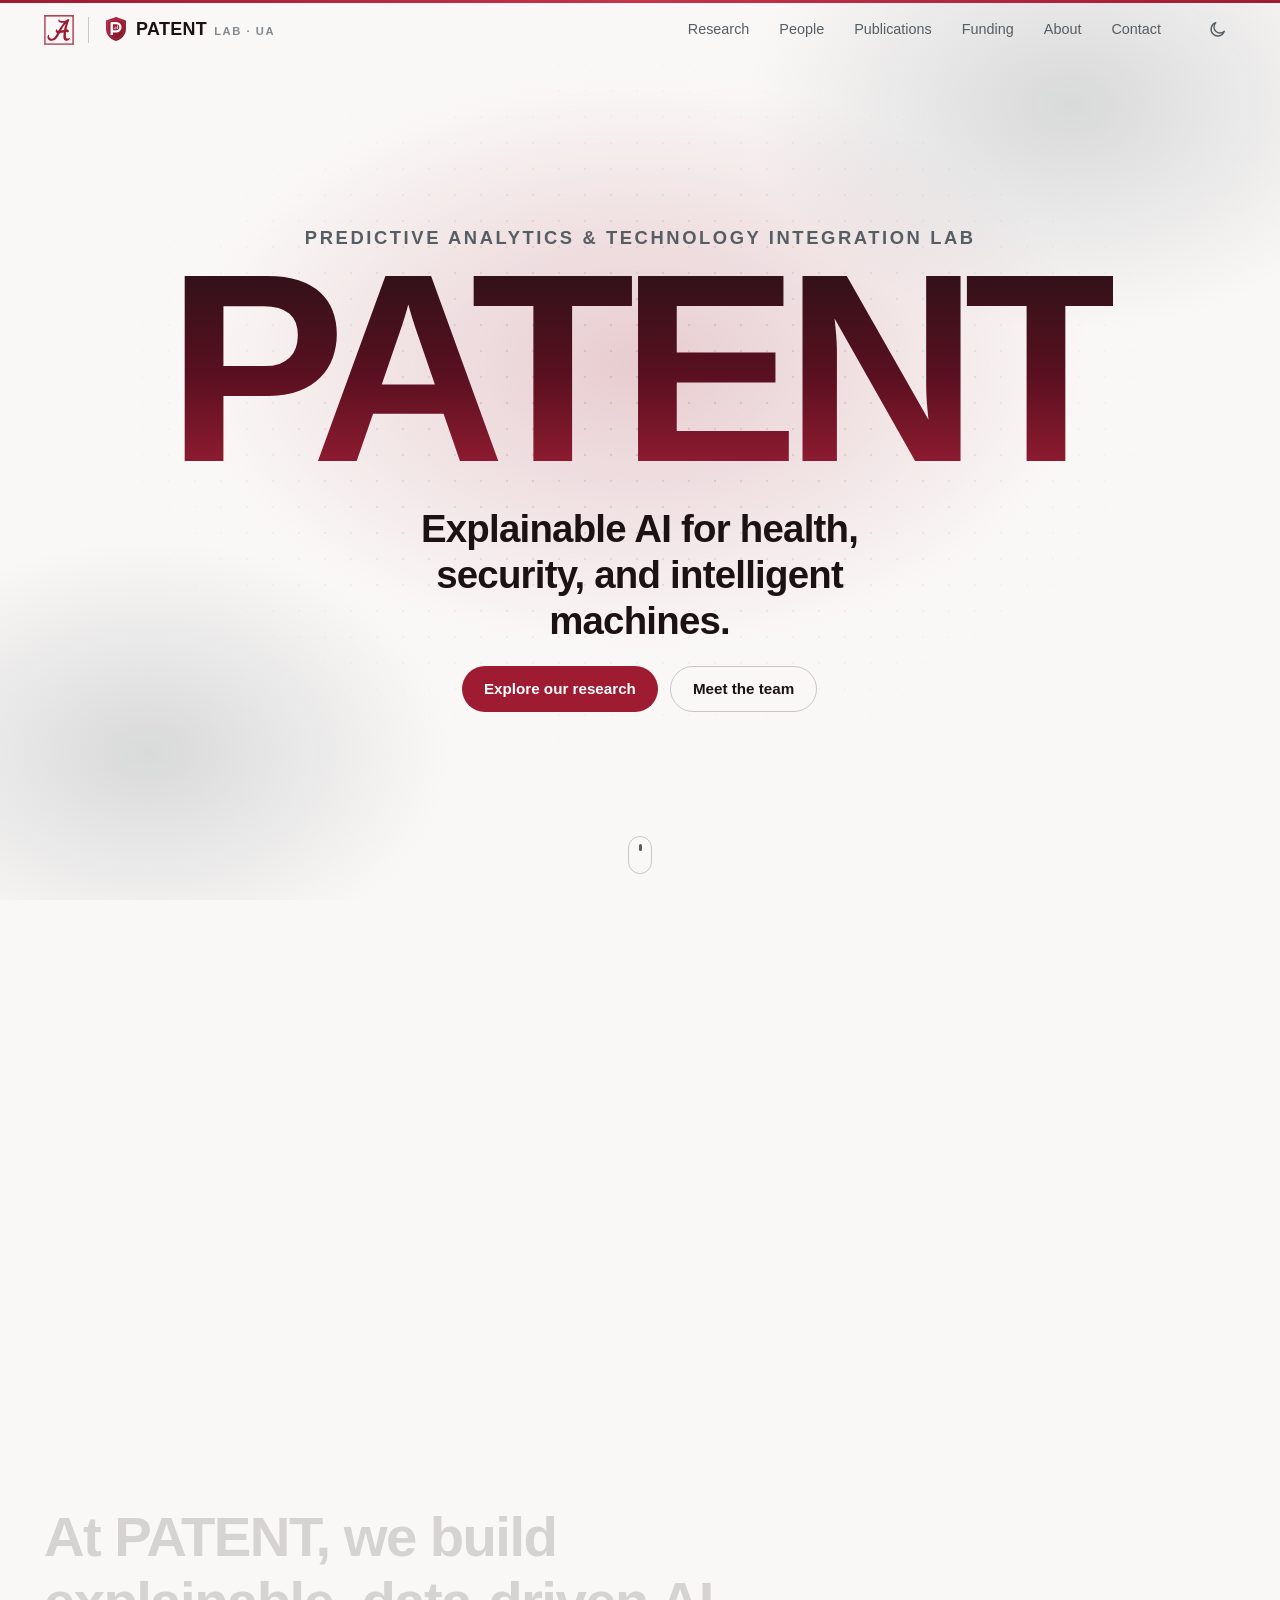
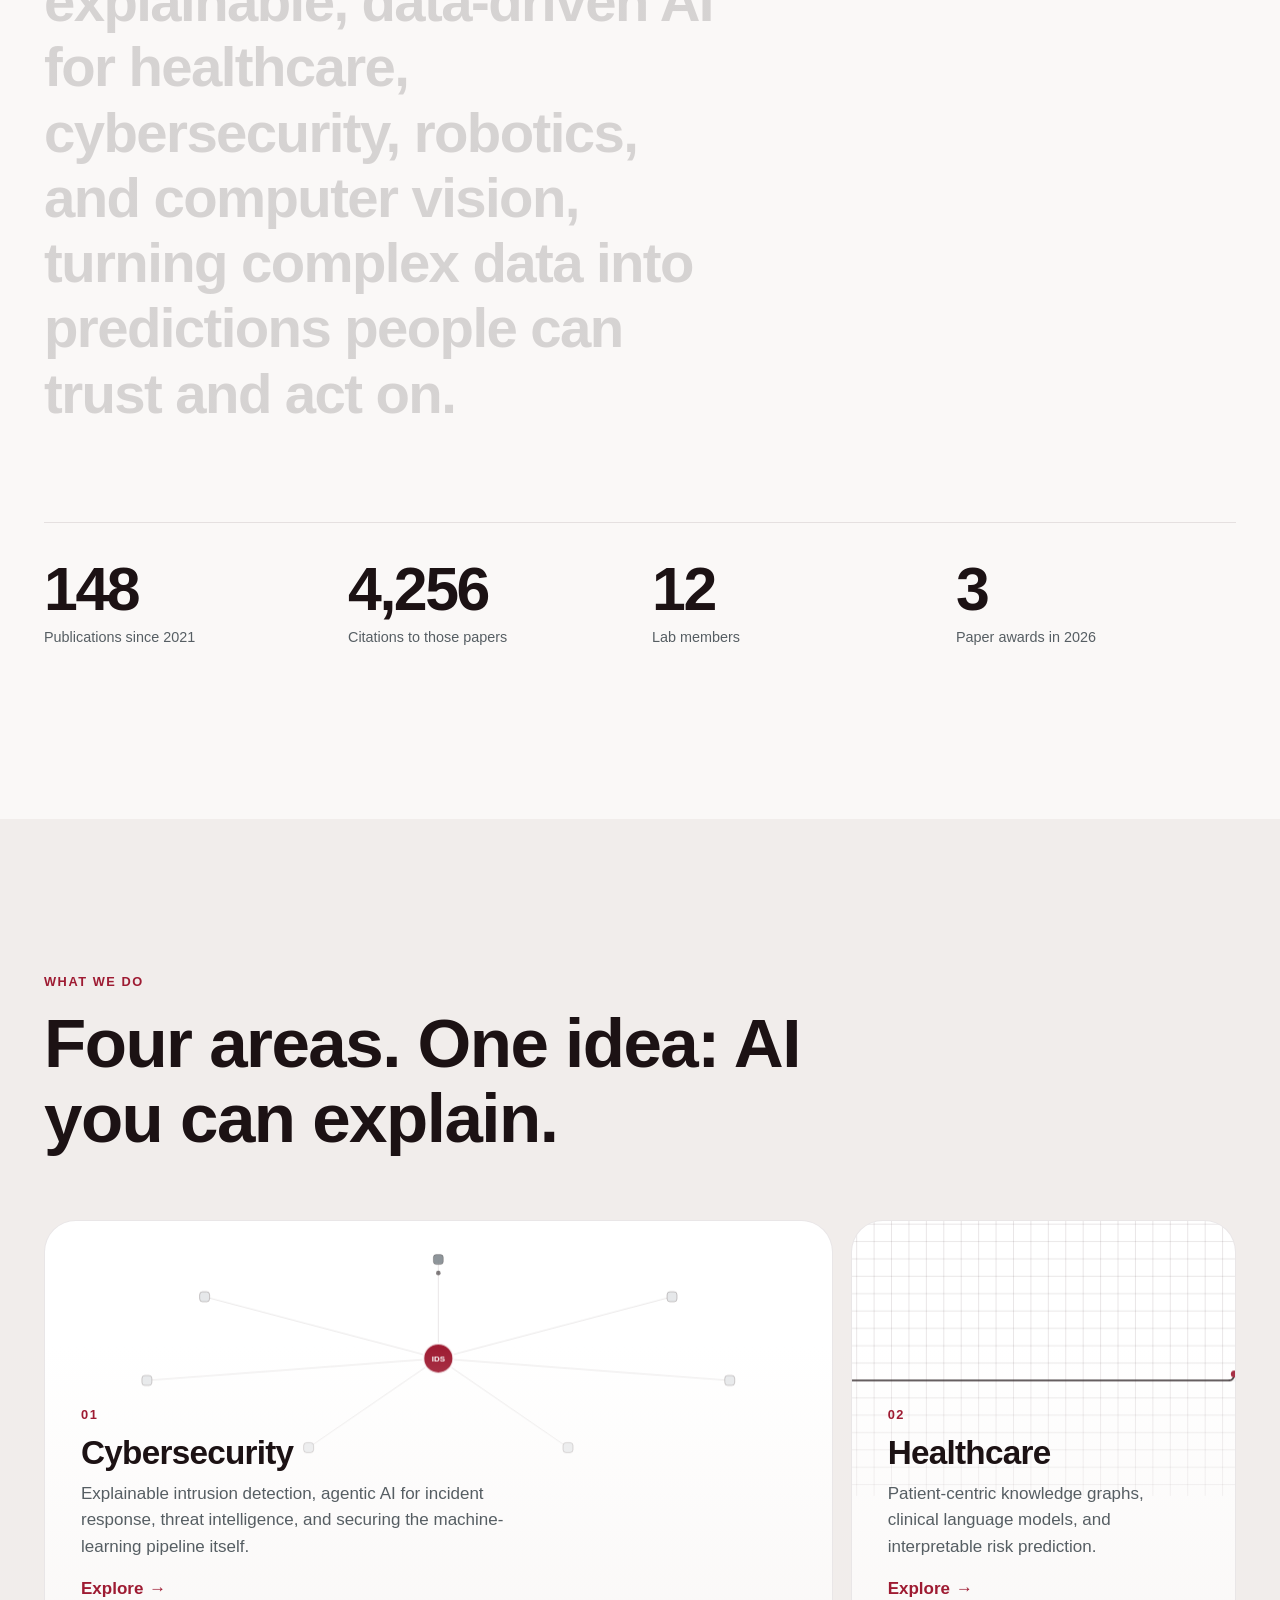
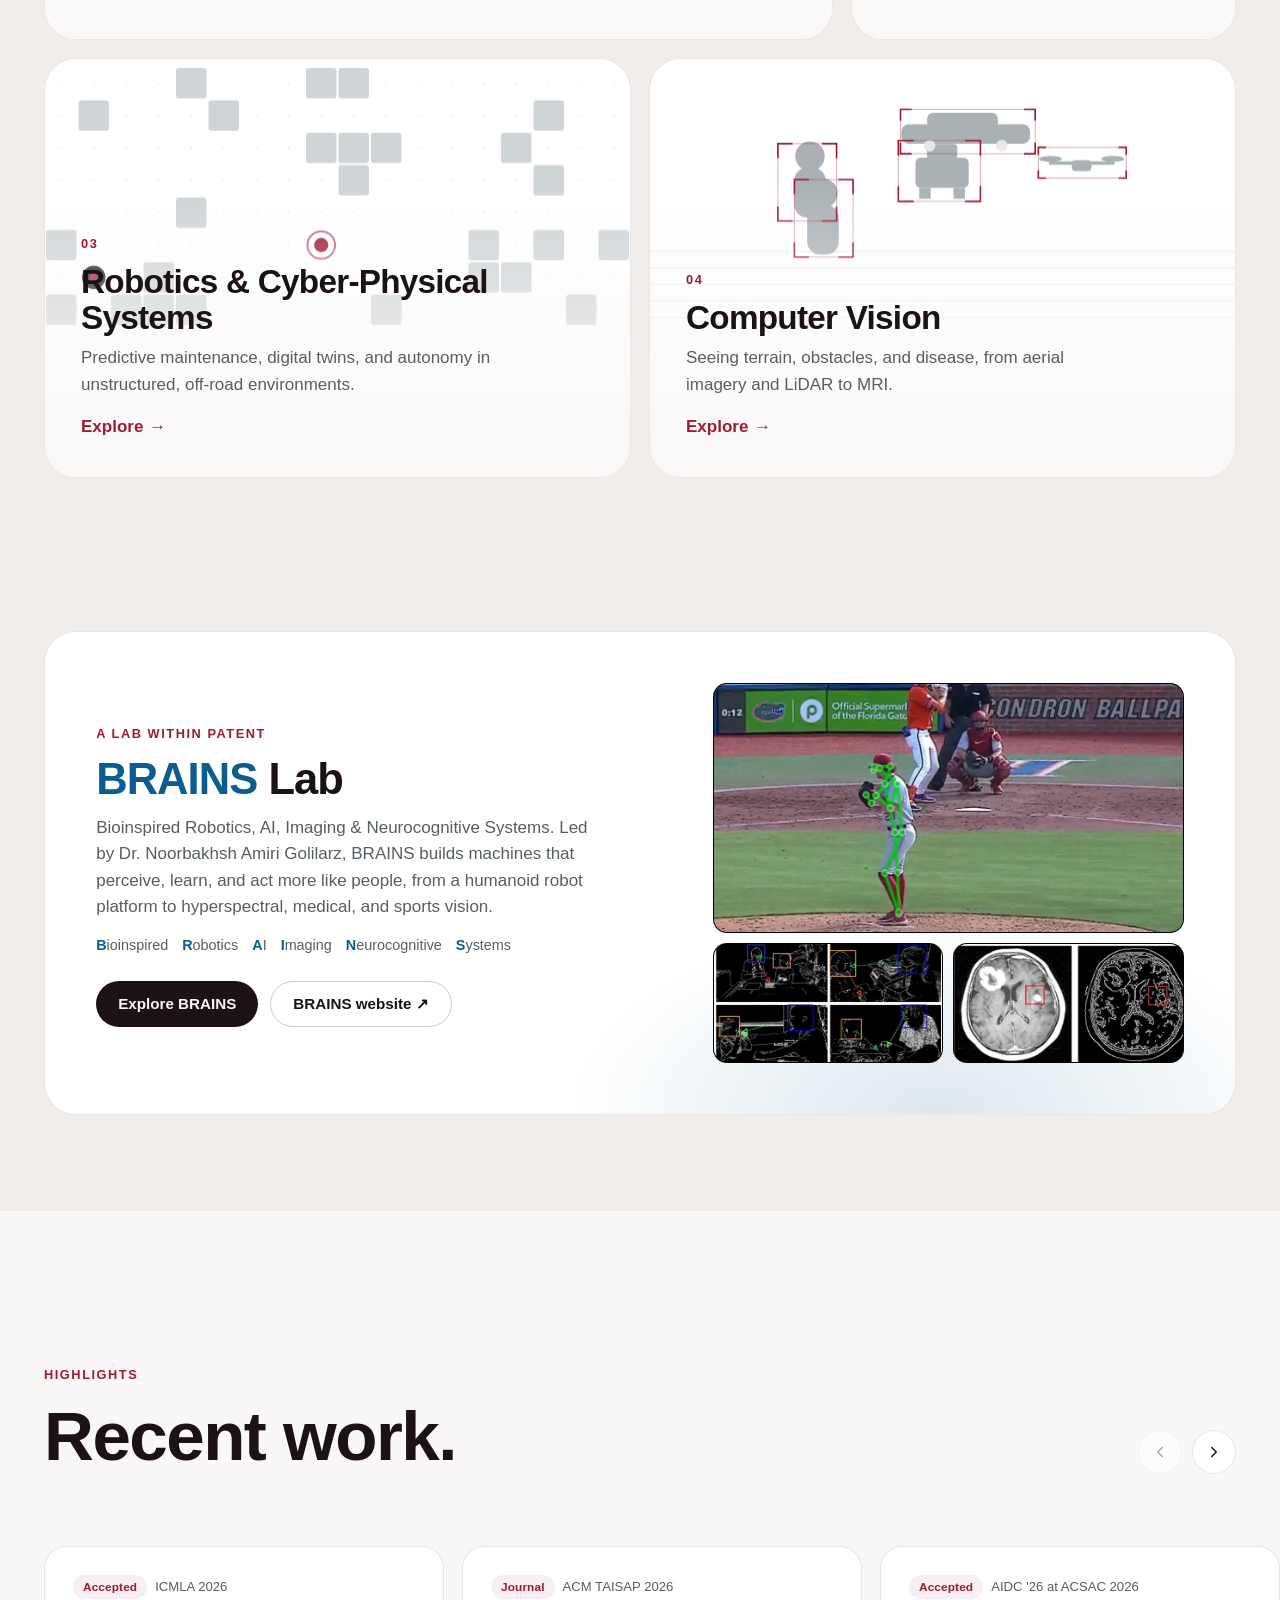
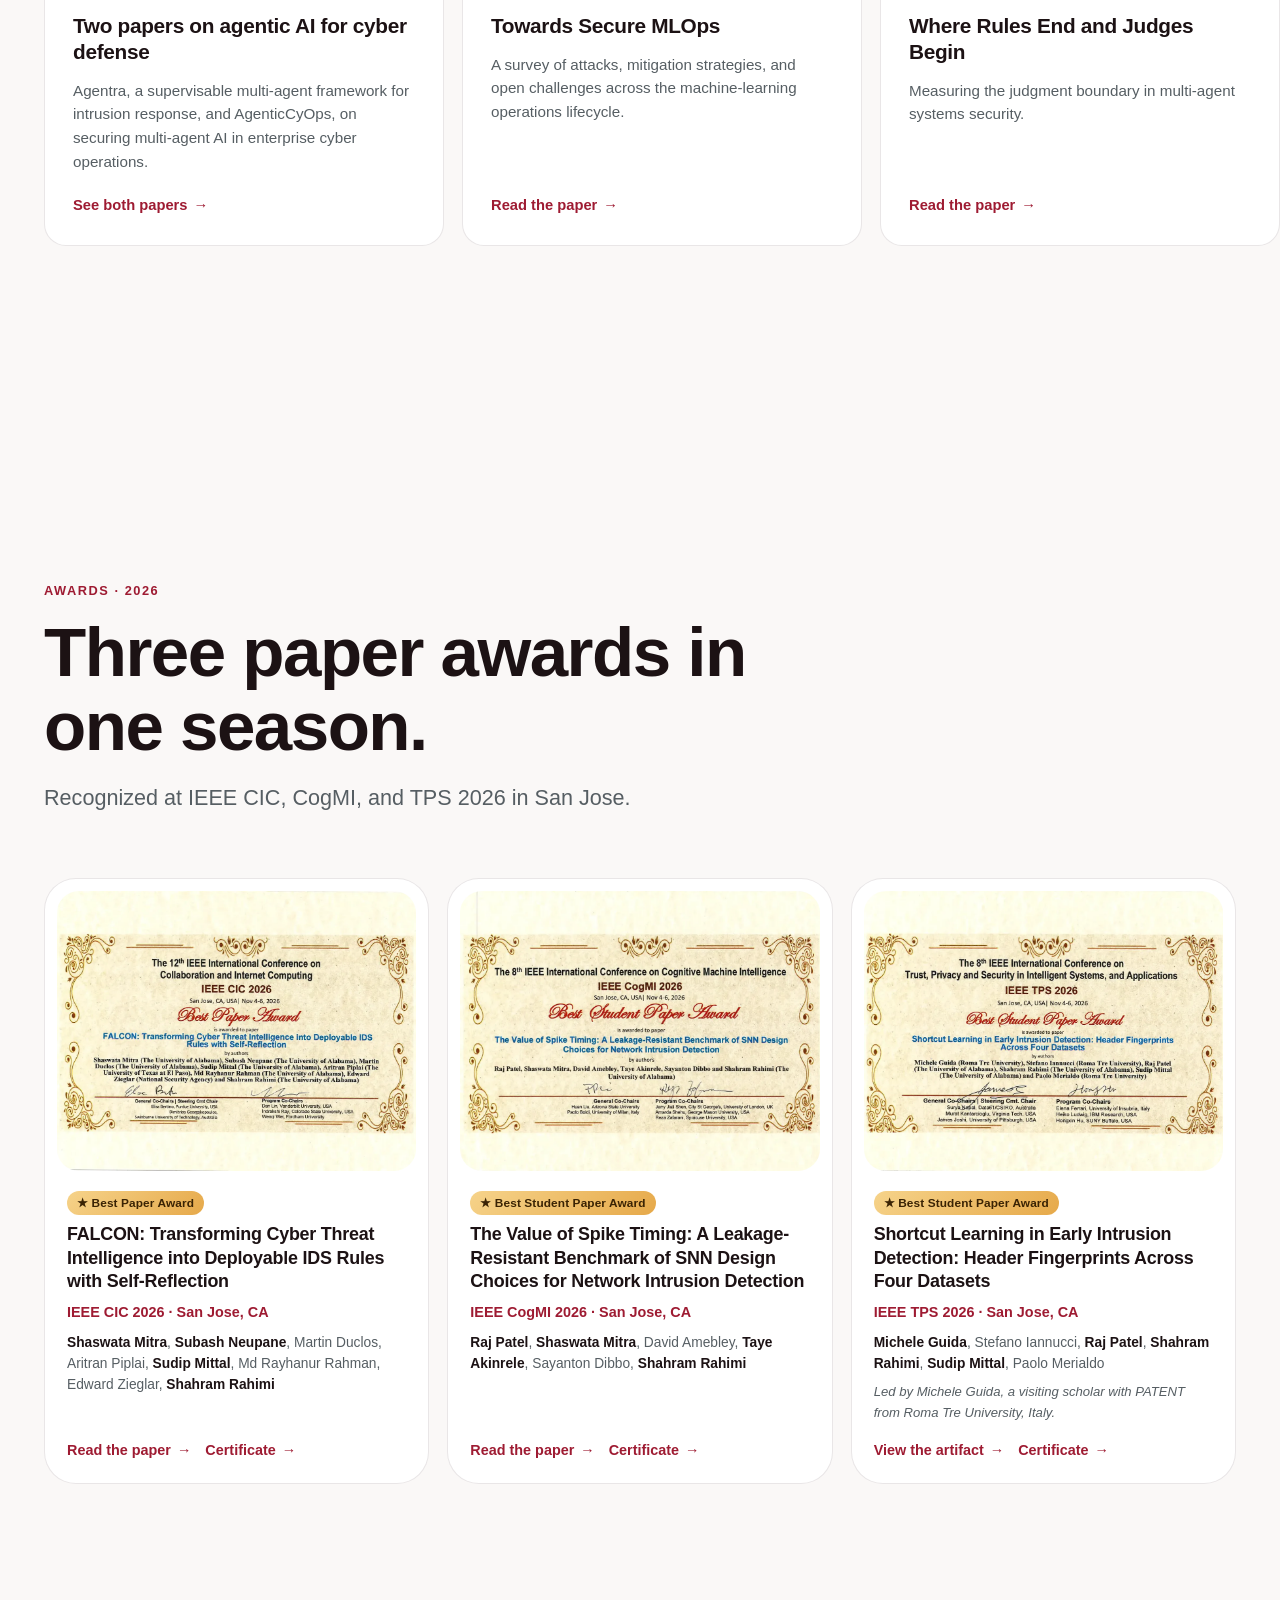
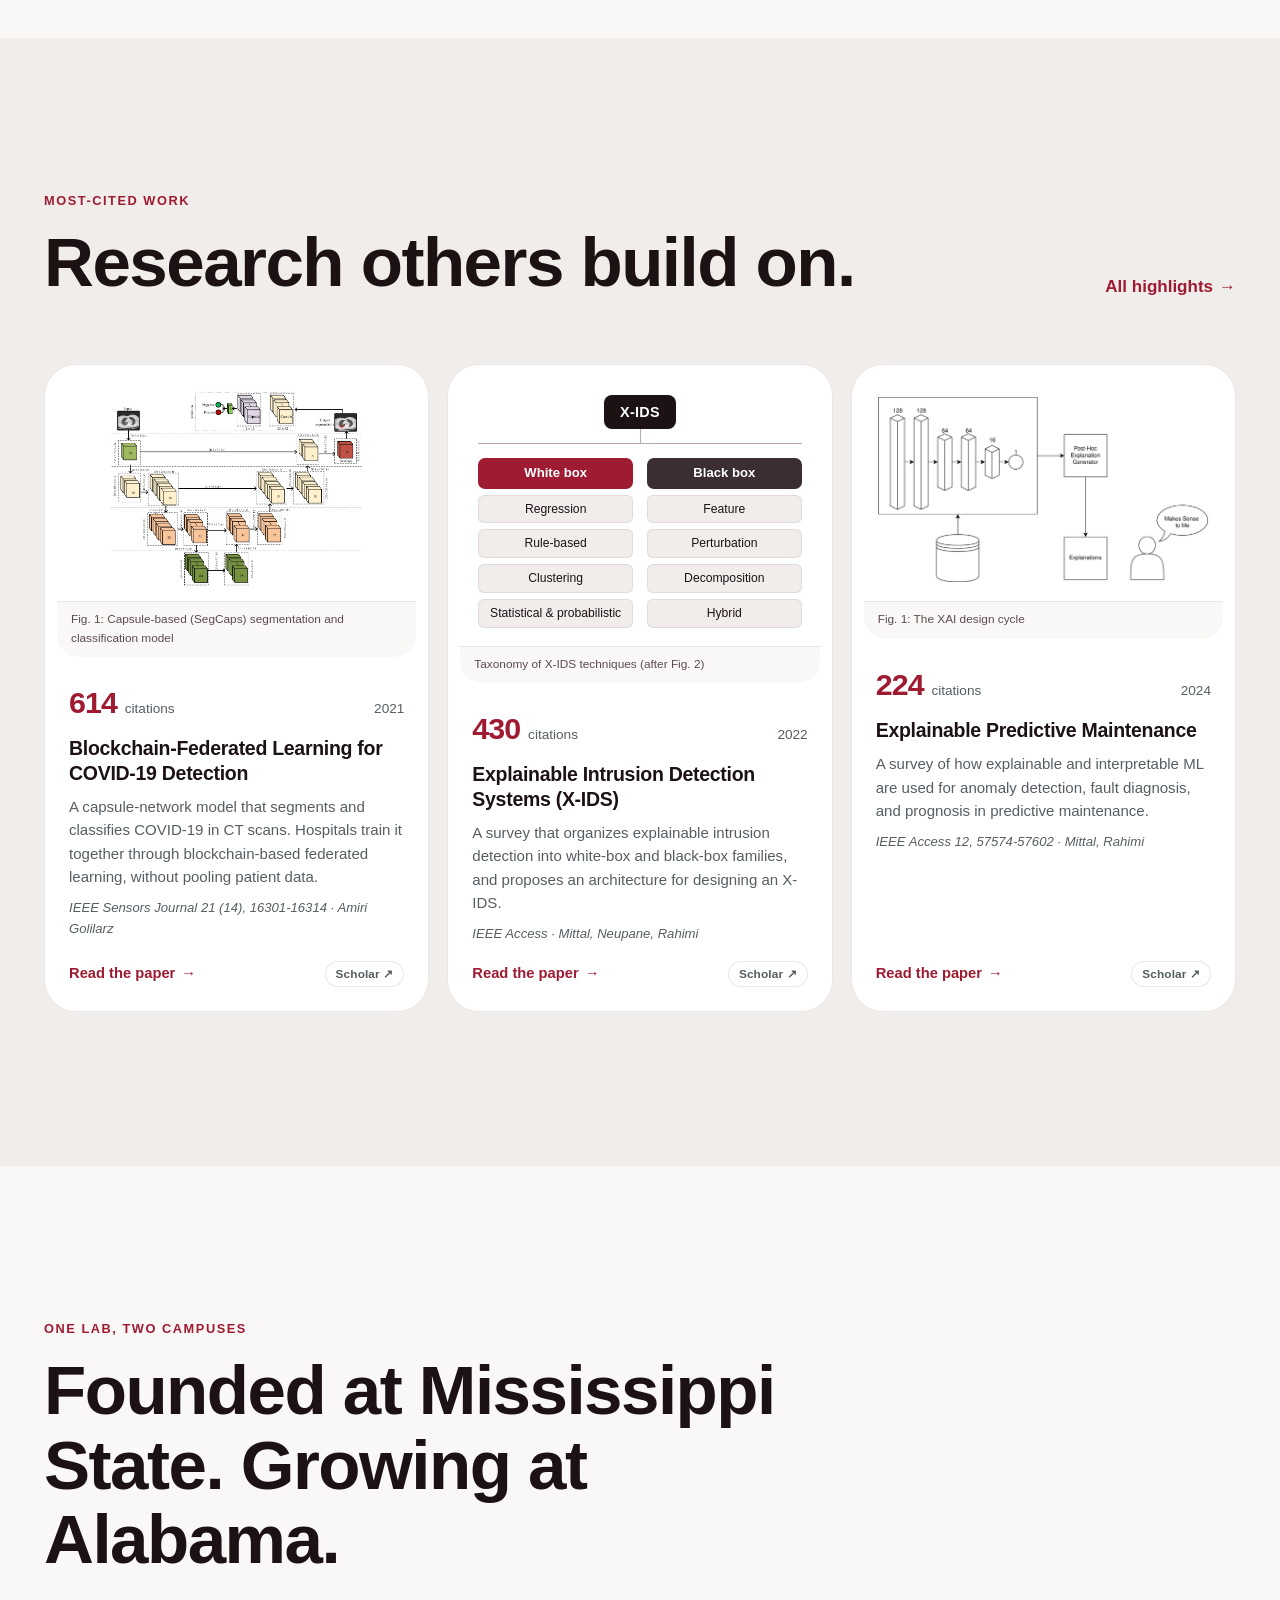
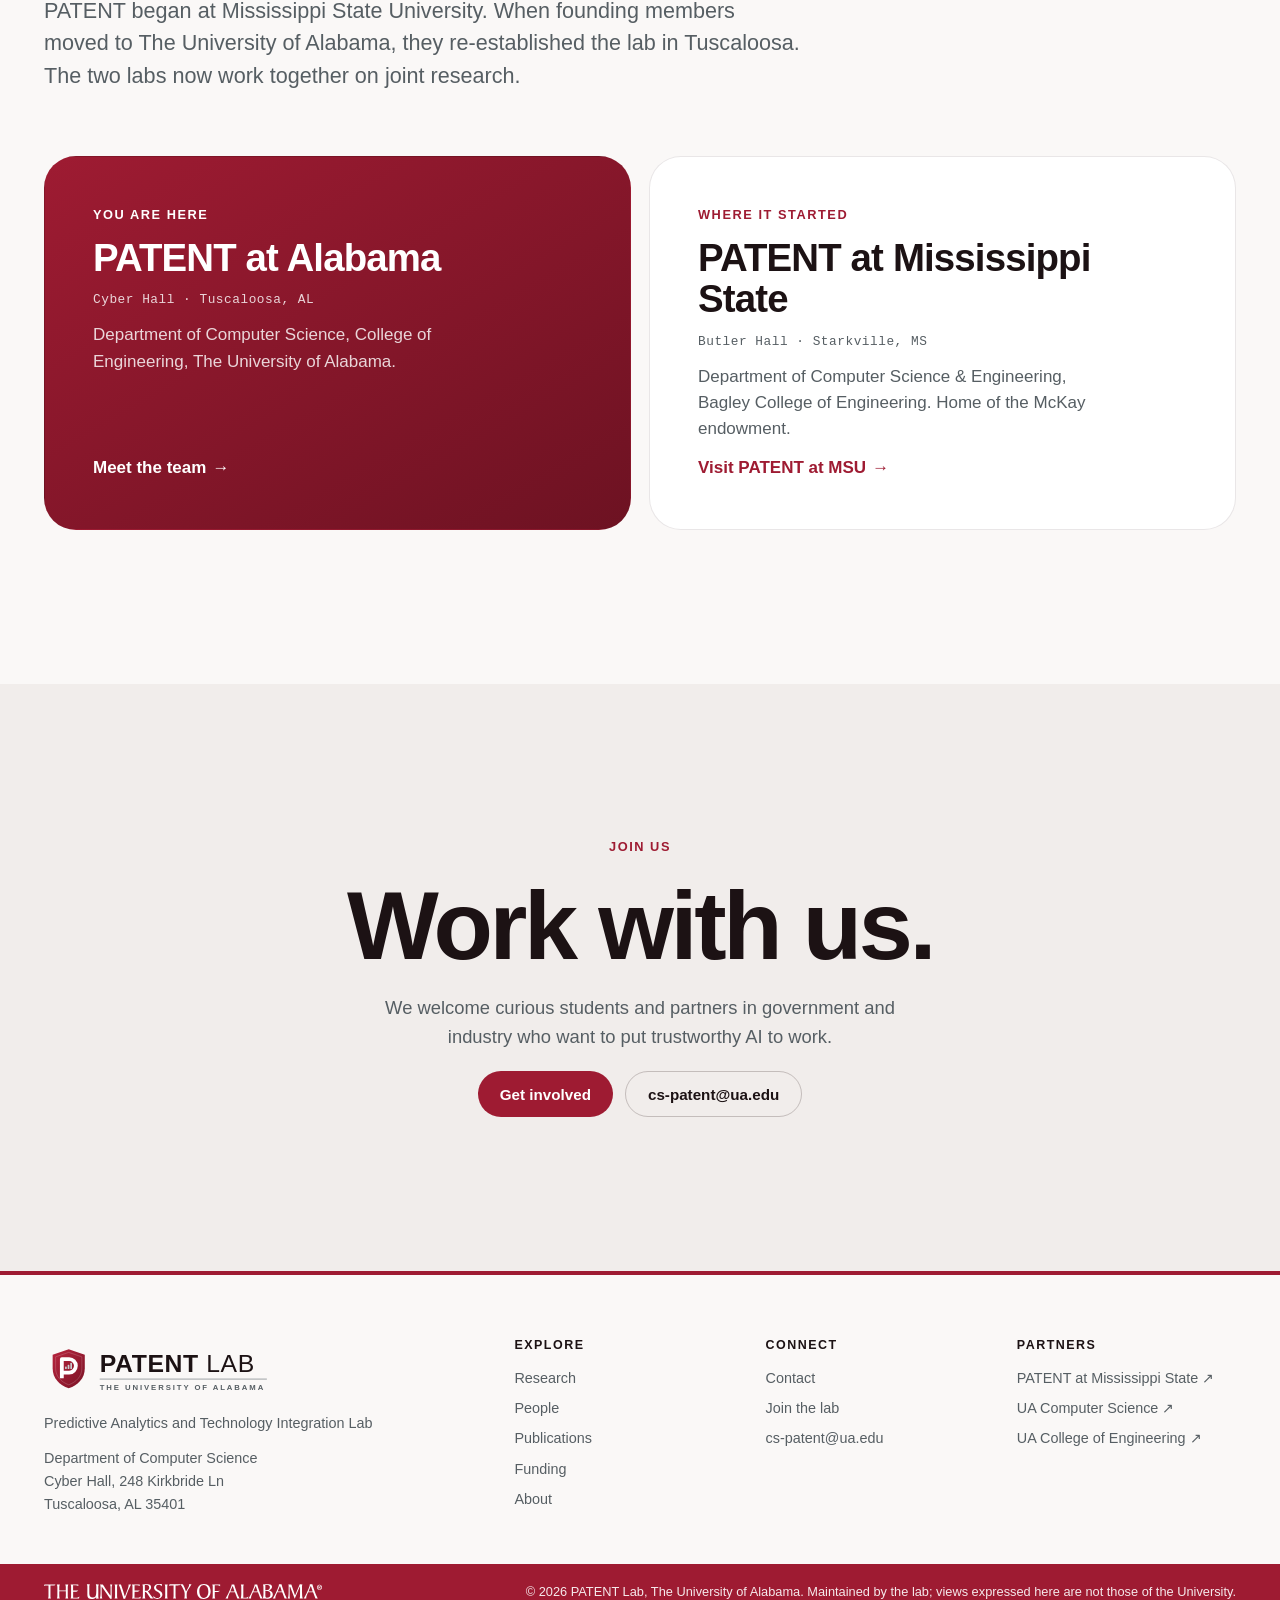
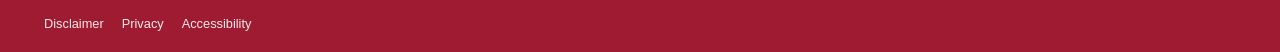
==== commit af69c659: "Made design changes to the site" ====
--- a/index.html
+++ b/index.html
@@ -25,8 +25,9 @@
 <a class="skip" href="#main">Skip to content</a>
 <header class="nav">
   <div class="nav__inner wrap">
-    <a class="brand" href="./" aria-label="PATENT Lab home"><svg class="brand__mark" viewBox="0 0 64 64" aria-hidden="true"><defs><linearGradient id="pgnav" x1="0" y1="0" x2="1" y2="1"><stop offset="0" stop-color="#b8243e"/><stop offset="1" stop-color="#7a1426"/></linearGradient></defs><rect width="64" height="64" rx="16" fill="url(#pgnav)"/><path d="M21 49V15h13.5a10.5 10.5 0 0 1 0 21H21" fill="none" stroke="#fff" stroke-width="4.4" stroke-linecap="round" stroke-linejoin="round"/><path d="M36.5 38.5 45 47" fill="none" stroke="#c9ced1" stroke-width="2.4" stroke-linecap="round" stroke-dasharray=".5 4.6"/><g fill="#fff"><circle cx="21" cy="15" r="4.6"/><circle cx="45" cy="25.5" r="4.6"/><circle cx="21" cy="49" r="4.6"/></g><g fill="#9e1b32"><circle cx="21" cy="15" r="1.8"/><circle cx="45" cy="25.5" r="1.8"/><circle cx="21" cy="49" r="1.8"/></g><circle cx="47.6" cy="49.6" r="4.6" fill="none" stroke="#c9ced1" stroke-width="2.4"/></svg>PATENT<small>Lab · UA</small></a>
-    <nav aria-label="Primary"><ul class="nav__links" id="nav-links"><li><a href="research.html">Research</a></li><li><a href="people.html">People</a></li><li><a href="publications.html">Publications</a></li><li><a href="about.html">About</a></li><li><a href="contact.html">Contact</a></li></ul></nav>
+    <a class="ua-mark" href="https://www.ua.edu" target="_blank" rel="noopener" aria-label="The University of Alabama"><img class="ua-mark--crimson" src="assets/img/ua/Capstone_A-Crimson.svg" alt="" width="30" height="30"><img class="ua-mark--white" src="assets/img/ua/Capstone_A-White.svg" alt="" width="30" height="30"></a><span class="ua-sep" aria-hidden="true"></span>
+    <a class="brand" href="./" aria-label="PATENT Lab home"><svg class="brand__mark" viewBox="0 0 64 64" aria-hidden="true"><defs><linearGradient id="pgnav" x1="0" y1="0" x2="1" y2="1"><stop offset="0" stop-color="#b8243e"/><stop offset="1" stop-color="#7a1426"/></linearGradient></defs><path d="M32 2.5 56.5 10.8v20.4c0 15.3-10.2 25.5-24.5 30.6C17.7 56.7 7.5 46.5 7.5 31.2V10.8z" fill="url(#pgnav)"/><path d="M32 7.2 52 14v17.2c0 12.6-8.4 21.1-20 25.4-11.6-4.3-20-12.8-20-25.4V14z" fill="none" stroke="#fff" stroke-opacity=".22" stroke-width="1.2"/><path d="M21.5 46.5V17.5h11.2a10.2 10.2 0 0 1 0 20.4H21.5" fill="none" stroke="#fff" stroke-width="5.8" stroke-linejoin="round"/><g fill="#c9ced1"><rect x="26.4" y="28.6" width="2.6" height="4" rx="1"/><rect x="30.4" y="26" width="2.6" height="6.6" rx="1"/><rect x="34.4" y="23" width="2.6" height="9.6" rx="1"/></g></svg>PATENT<small>Lab · UA</small></a>
+    <nav aria-label="Primary"><ul class="nav__links" id="nav-links"><li><a href="research.html">Research</a></li><li><a href="people.html">People</a></li><li><a href="publications.html">Publications</a></li><li><a href="funding.html">Funding</a></li><li><a href="about.html">About</a></li><li><a href="contact.html">Contact</a></li></ul></nav>
     <div class="nav__actions">
       <button class="icon-toggle" type="button" data-theme-toggle aria-label="Switch theme"><svg class="icon--sun" viewBox="0 0 24 24" fill="none" stroke="currentColor" stroke-width="1.8" stroke-linecap="round" aria-hidden="true"><circle cx="12" cy="12" r="4.2"/><path d="M12 2.5v2M12 19.5v2M4.6 4.6l1.4 1.4M18 18l1.4 1.4M2.5 12h2M19.5 12h2M4.6 19.4 6 18M18 6l1.4-1.4"/></svg><svg class="icon--moon" viewBox="0 0 24 24" fill="none" stroke="currentColor" stroke-width="1.8" stroke-linecap="round" stroke-linejoin="round" aria-hidden="true"><path d="M20.5 14.2A8.5 8.5 0 1 1 9.8 3.5a6.8 6.8 0 0 0 10.7 10.7Z"/></svg></button>
       <button class="icon-toggle nav__menu" type="button" aria-expanded="false" aria-controls="nav-links" aria-label="Open menu"><svg viewBox="0 0 24 24" fill="none" stroke="currentColor" stroke-width="1.8" stroke-linecap="round" aria-hidden="true"><path d="M4 8h16M4 16h16"/></svg></button>
@@ -259,7 +260,7 @@
       </div>
       <div>
         <h2>Explore</h2>
-        <ul><li><a href="research.html">Research</a></li><li><a href="people.html">People</a></li><li><a href="publications.html">Publications</a></li><li><a href="about.html">About</a></li></ul>
+        <ul><li><a href="research.html">Research</a></li><li><a href="people.html">People</a></li><li><a href="publications.html">Publications</a></li><li><a href="funding.html">Funding</a></li><li><a href="about.html">About</a></li></ul>
       </div>
       <div>
         <h2>Connect</h2>
@@ -273,12 +274,13 @@
   </div>
   <div class="footer__legal">
     <div class="wrap">
+      <a class="ua-nameplate" href="https://www.ua.edu" target="_blank" rel="noopener"><img src="assets/img/ua/UA_Wordmark-White.svg" alt="The University of Alabama" width="333" height="18"></a>
       <p>© <span data-year>2026</span> PATENT Lab, The University of Alabama. Maintained by the lab; views expressed here are not those of the University.</p>
       <ul><li><a href="https://www.ua.edu/disclaimer" target="_blank" rel="noopener">Disclaimer</a></li><li><a href="https://www.ua.edu/privacy" target="_blank" rel="noopener">Privacy</a></li><li><a href="https://accessibility.ua.edu/" target="_blank" rel="noopener">Accessibility</a></li></ul>
     </div>
   </div>
   <svg width="0" height="0" style="position:absolute" aria-hidden="true"><defs><linearGradient id="pgfoot" x1="0" y1="0" x2="1" y2="1"><stop offset="0" stop-color="#b8243e"/><stop offset="1" stop-color="#7a1426"/></linearGradient>
-    <g id="patent-lockup"><g transform="translate(8 16)"><rect width="64" height="64" rx="16" fill="url(#pgfoot)"/><path d="M21 49V15h13.5a10.5 10.5 0 0 1 0 21H21" fill="none" stroke="#fff" stroke-width="4.4" stroke-linecap="round" stroke-linejoin="round"/><path d="M36.5 38.5 45 47" fill="none" stroke="#c9ced1" stroke-width="2.4" stroke-linecap="round" stroke-dasharray=".5 4.6"/><g fill="#fff"><circle cx="21" cy="15" r="4.6"/><circle cx="45" cy="25.5" r="4.6"/><circle cx="21" cy="49" r="4.6"/></g><g fill="#9e1b32"><circle cx="21" cy="15" r="1.8"/><circle cx="45" cy="25.5" r="1.8"/><circle cx="21" cy="49" r="1.8"/></g><circle cx="47.6" cy="49.6" r="4.6" fill="none" stroke="#c9ced1" stroke-width="2.4"/></g>
+    <g id="patent-lockup"><g transform="translate(6 14) scale(1.06)"><path d="M32 2.5 56.5 10.8v20.4c0 15.3-10.2 25.5-24.5 30.6C17.7 56.7 7.5 46.5 7.5 31.2V10.8z" fill="url(#pgfoot)"/><path d="M32 7.2 52 14v17.2c0 12.6-8.4 21.1-20 25.4-11.6-4.3-20-12.8-20-25.4V14z" fill="none" stroke="#fff" stroke-opacity=".22" stroke-width="1.2"/><path d="M21.5 46.5V17.5h11.2a10.2 10.2 0 0 1 0 20.4H21.5" fill="none" stroke="#fff" stroke-width="5.8" stroke-linejoin="round"/><g fill="#c9ced1"><rect x="26.4" y="28.6" width="2.6" height="4" rx="1"/><rect x="30.4" y="26" width="2.6" height="6.6" rx="1"/><rect x="34.4" y="23" width="2.6" height="9.6" rx="1"/></g></g>
     <g font-family="-apple-system, BlinkMacSystemFont, 'SF Pro Display', 'Helvetica Neue', Arial, sans-serif"><text fill="currentColor" x="90" y="54" font-size="40" font-weight="800" letter-spacing="1">PATENT</text><text fill="currentColor" x="262" y="54" font-size="40" font-weight="300" letter-spacing="1">LAB</text><rect style="fill:var(--muted)" x="90" y="64" width="270" height="1.5" opacity=".6"/><text style="fill:var(--muted)" x="90" y="82" font-size="12.5" font-weight="600" letter-spacing="3.1">THE UNIVERSITY OF ALABAMA</text></g></g></defs></svg>
 </footer>
 </body>
--- a/assets/css/style.css
+++ b/assets/css/style.css
@@ -736,3 +736,67 @@
 .contact-list .contact-card p { font-size: 1.02rem; }
 @media (max-width: 900px) { .contact-wrap { grid-template-columns: 1fr; } }
 @media (max-width: 560px) { .form__row { grid-template-columns: 1fr; } }
+
+/* ---------- Interdisciplinary (About) ---------- */
+.core3 { display: grid; grid-template-columns: repeat(3, minmax(0, 1fr)); gap: 18px; }
+.core3 > div { padding: 28px; border-radius: var(--radius); background: var(--surface); border: 1px solid var(--border); border-top: 3px solid var(--crimson); }
+.core3 h3 { font-size: 1.35rem; margin-bottom: 8px; }
+.core3 p { color: var(--muted); font-size: .95rem; }
+.chip-cloud { display: flex; flex-wrap: wrap; gap: 8px; }
+.chip-cloud span { padding: 7px 14px; border-radius: 999px; font-size: .88rem; color: var(--text); background: var(--surface-2); border: 1px solid var(--border); }
+.apply { display: grid; grid-template-columns: repeat(3, minmax(0, 1fr)); gap: 14px; }
+.apply > div { padding: 22px 24px; border-radius: var(--radius); background: var(--surface); border: 1px solid var(--border); }
+.apply h4 { font-family: var(--font-display); font-size: 1.08rem; margin: 0 0 6px; }
+.apply p { color: var(--muted); font-size: .9rem; }
+.sub-h { font-size: .8rem; letter-spacing: .12em; text-transform: uppercase; color: var(--accent); margin: 48px 0 16px; font-weight: 600; }
+@media (max-width: 900px) { .core3, .apply { grid-template-columns: 1fr 1fr; } }
+@media (max-width: 600px) { .core3, .apply { grid-template-columns: 1fr; } }
+
+/* ---------- Funding ---------- */
+.grants { display: grid; grid-template-columns: repeat(3, minmax(0, 1fr)); gap: 18px; }
+.grant { display: flex; flex-direction: column; gap: 8px; padding: 26px; border-radius: var(--radius-lg); background: var(--surface); border: 1px solid var(--border);
+  transition: transform .5s var(--ease-out), box-shadow .5s var(--ease-out), border-color .3s; }
+.grant:hover { transform: translateY(-3px); box-shadow: var(--shadow); border-color: var(--border-strong); }
+.grant__top { display: flex; align-items: center; justify-content: space-between; gap: 10px; flex-wrap: wrap; }
+.grant__sponsor { font-size: .76rem; font-weight: 700; letter-spacing: .08em; text-transform: uppercase; color: var(--accent); }
+.grant__amt { font-family: var(--font-display); font-size: 2rem; font-weight: 700; letter-spacing: -.03em; line-height: 1.1; font-variant-numeric: tabular-nums; }
+.grant h3 { font-size: 1.08rem; line-height: 1.32; letter-spacing: -.01em; }
+.grant__meta { color: var(--muted); font-size: .86rem; }
+.grant__meta b { color: var(--text); font-weight: 600; }
+.grant .link-arrow { margin-top: auto; padding-top: 6px; font-size: .9rem; }
+.grant--past { background: transparent; }
+.projects { columns: 2; column-gap: 32px; }
+.projects li { break-inside: avoid; padding: 12px 0; border-bottom: 1px solid var(--border); color: var(--muted); }
+.projects li strong { color: var(--text); font-weight: 600; display: block; }
+.endow { display: grid; grid-template-columns: minmax(0, 5fr) minmax(0, 7fr); gap: clamp(24px, 4vw, 56px); align-items: center; padding: clamp(28px, 4vw, 48px); border-radius: var(--radius-lg);
+  background: linear-gradient(150deg, var(--crimson), var(--crimson-deep)); color: #fff; }
+.endow .eyebrow { color: rgba(255, 255, 255, .8); }
+.endow h2 { font-size: clamp(2rem, 4vw, 3.2rem); margin-top: 10px; }
+.endow p { color: rgba(255, 255, 255, .86); }
+.endow p + p { margin-top: .8em; }
+@media (max-width: 1000px) { .grants { grid-template-columns: 1fr 1fr; } }
+@media (max-width: 700px) { .grants { grid-template-columns: 1fr; } .projects { columns: 1; } .endow { grid-template-columns: 1fr; } }
+
+/* ---------- Map (Contact) ---------- */
+.map { position: relative; display: grid; grid-template-columns: minmax(0, 8fr) minmax(0, 4fr); border-radius: var(--radius-lg); overflow: hidden; border: 1px solid var(--border); background: var(--surface); }
+.map iframe { width: 100%; height: 100%; min-height: 420px; border: 0; display: block; }
+[data-theme="dark"] .map iframe { filter: invert(.9) hue-rotate(180deg) saturate(.8) contrast(.9); }
+.map__card { display: flex; flex-direction: column; gap: 10px; padding: clamp(24px, 3vw, 36px); }
+.map__card h2 { font-size: 2rem; }
+.map__card p { color: var(--muted); }
+.map__coords { display: flex; align-items: center; gap: 10px; flex-wrap: wrap; font-family: var(--mono); font-size: .9rem; color: var(--text) !important; }
+.copy-btn { height: 30px; padding: 0 12px; border-radius: 999px; font-size: .8rem; font-weight: 600; border: 1px solid var(--border-strong); color: var(--text); font-family: var(--font); }
+.copy-btn:hover { background: var(--surface-2); }
+.map__card .btns { margin-top: auto; padding-top: 8px; }
+@media (max-width: 900px) { .map { grid-template-columns: 1fr; } .map iframe { min-height: 320px; } }
+
+
+/* ---------- UA marks (official files, unmodified) ---------- */
+.ua-mark { display: inline-flex; flex: none; }
+.ua-mark img { width: 30px; height: 30px; }
+[data-theme="dark"] .ua-mark--crimson, [data-theme="light"] .ua-mark--white { display: none; }
+.ua-sep { width: 1px; height: 26px; background: var(--border-strong); margin: 0 -10px 0 -10px; flex: none; }
+.ua-nameplate { display: inline-flex; align-items: center; }
+.ua-nameplate img { height: 15px; width: auto; }
+.footer__legal .wrap { align-items: center; }
+@media (max-width: 560px) { .ua-sep { margin: 0 -14px; } .brand small { display: none; } }
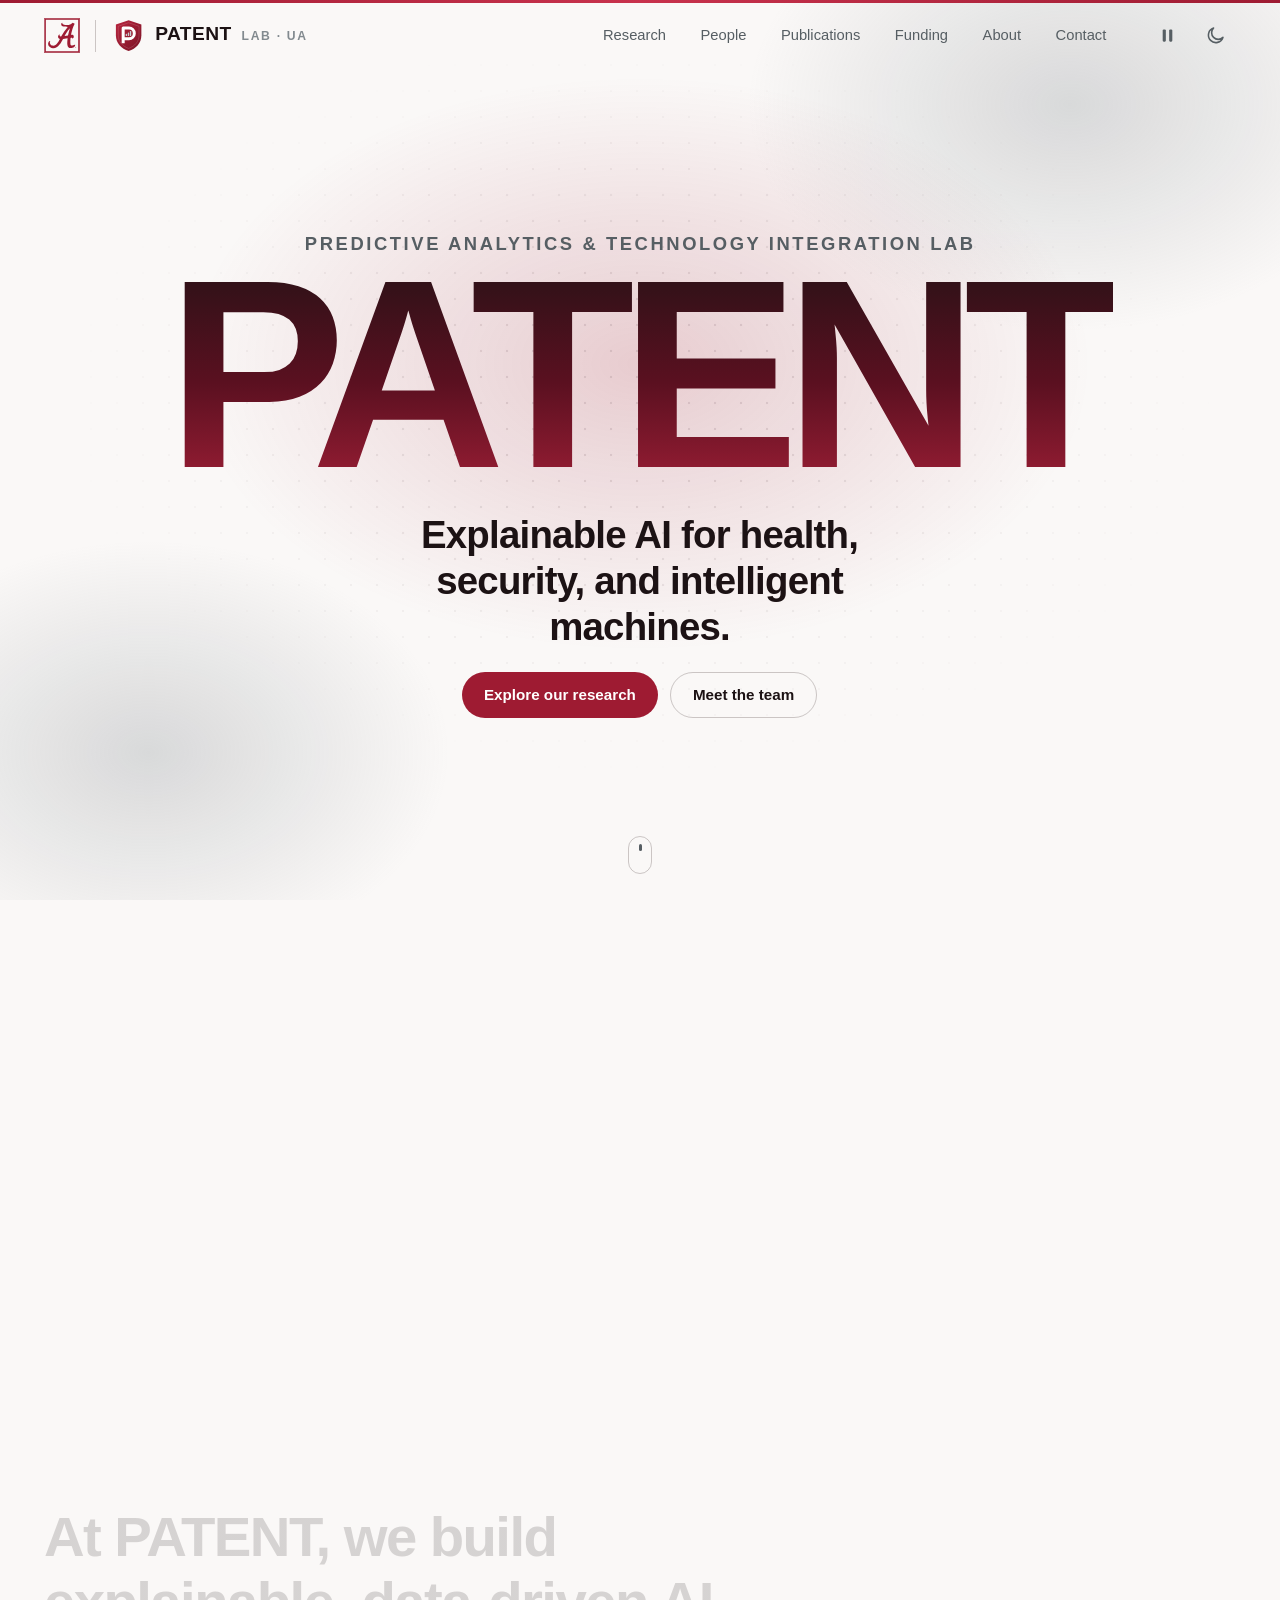
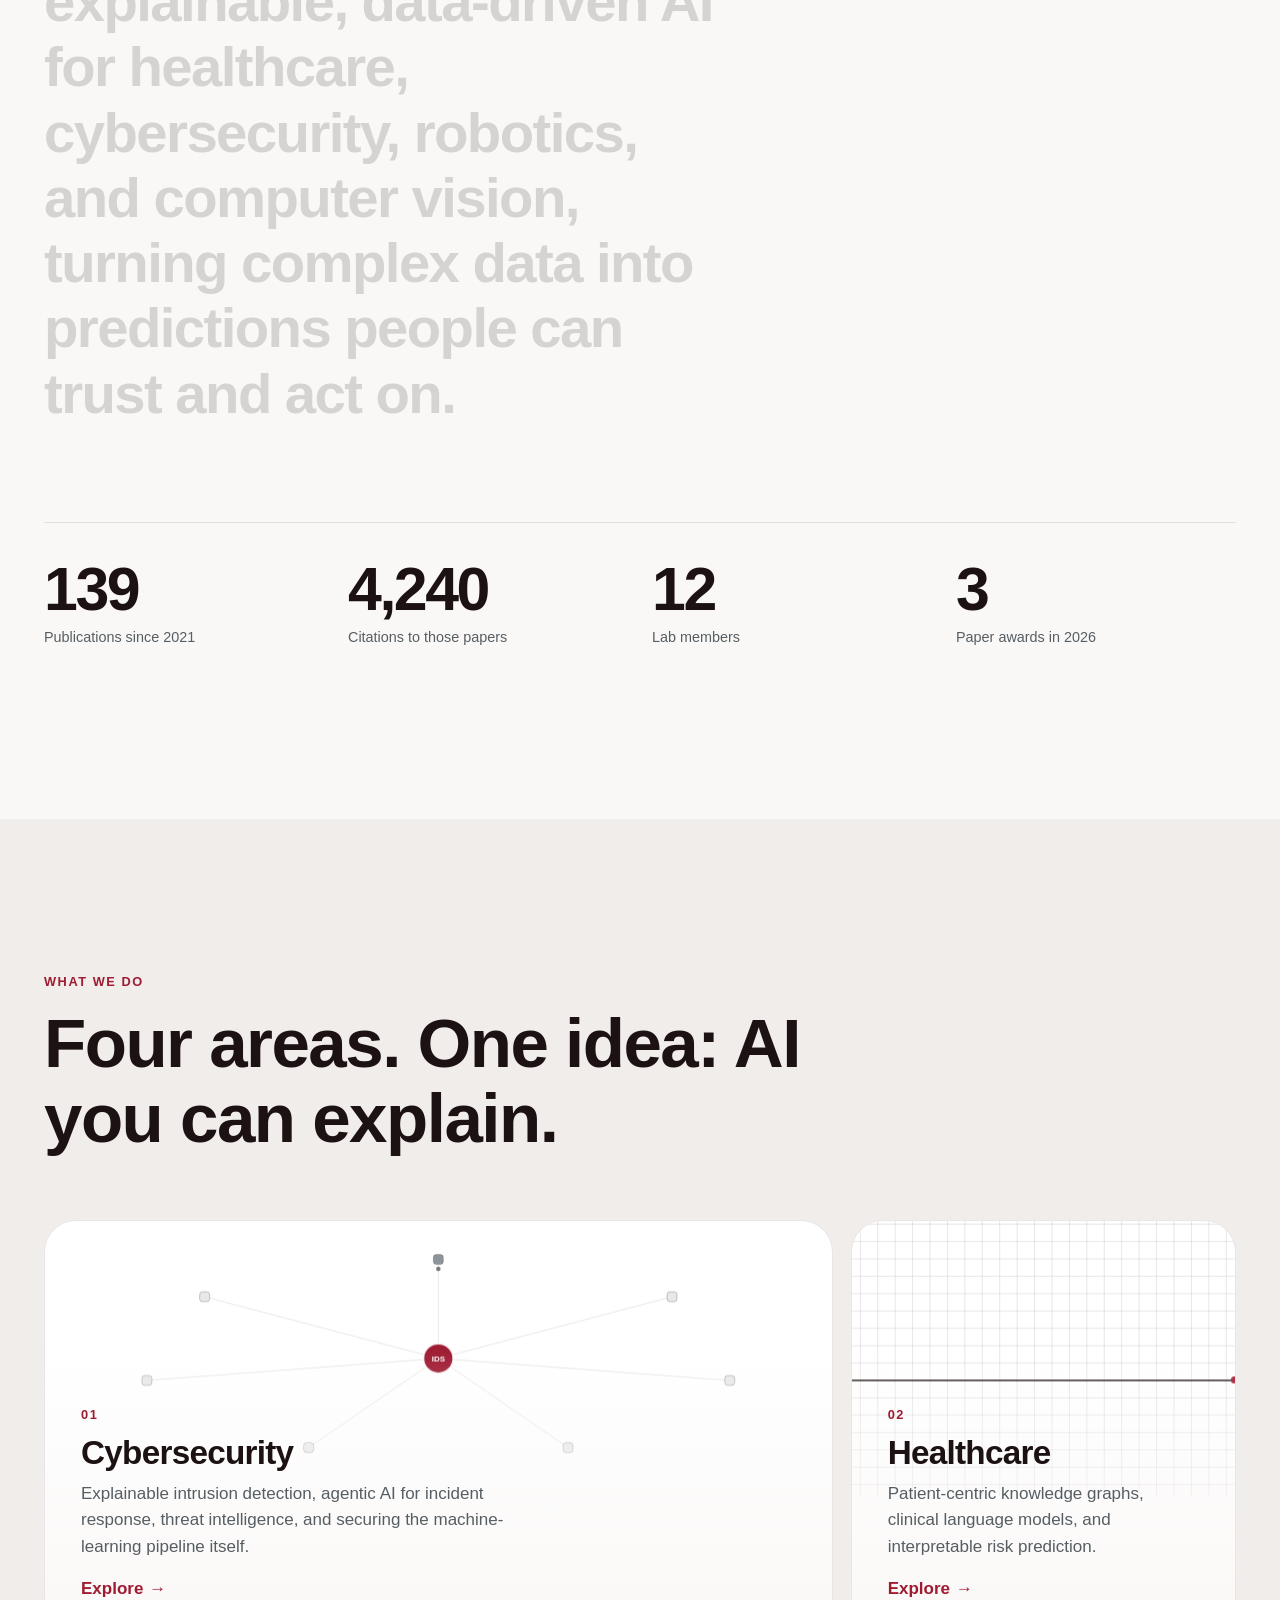
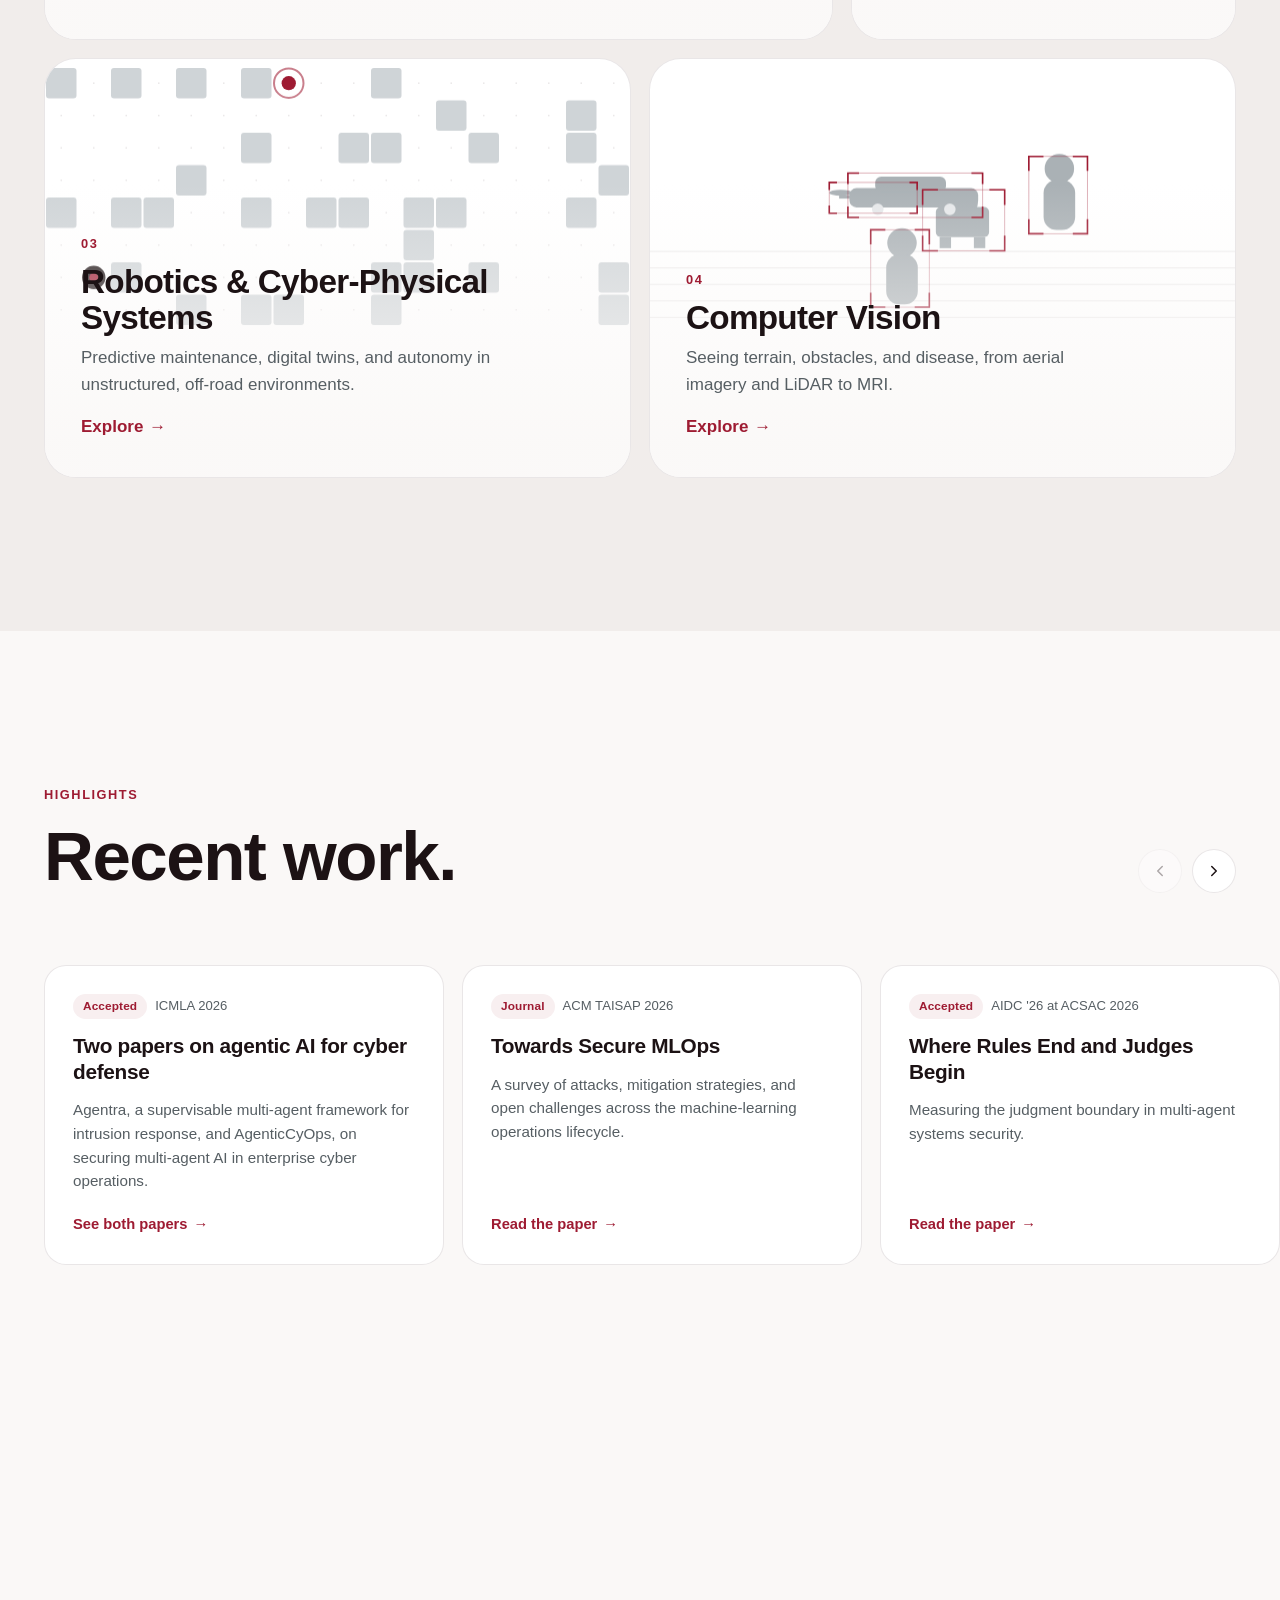
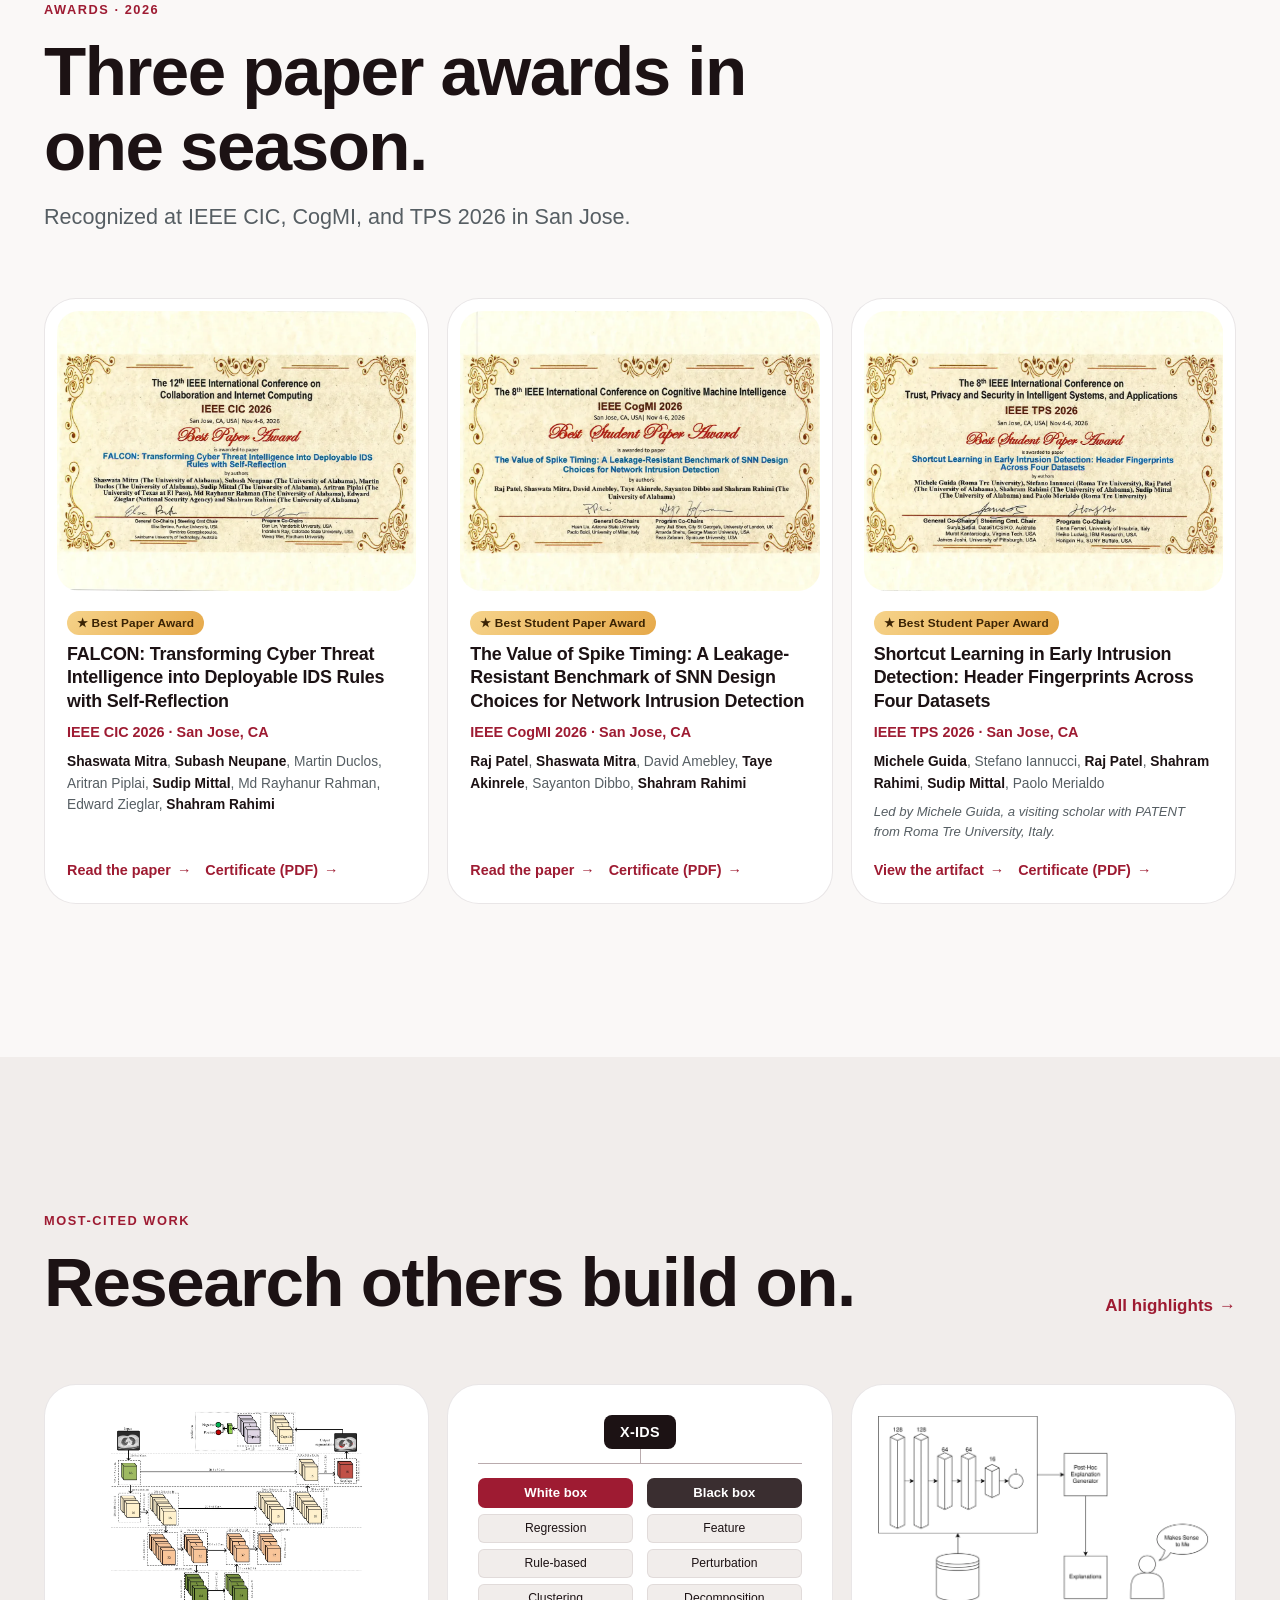
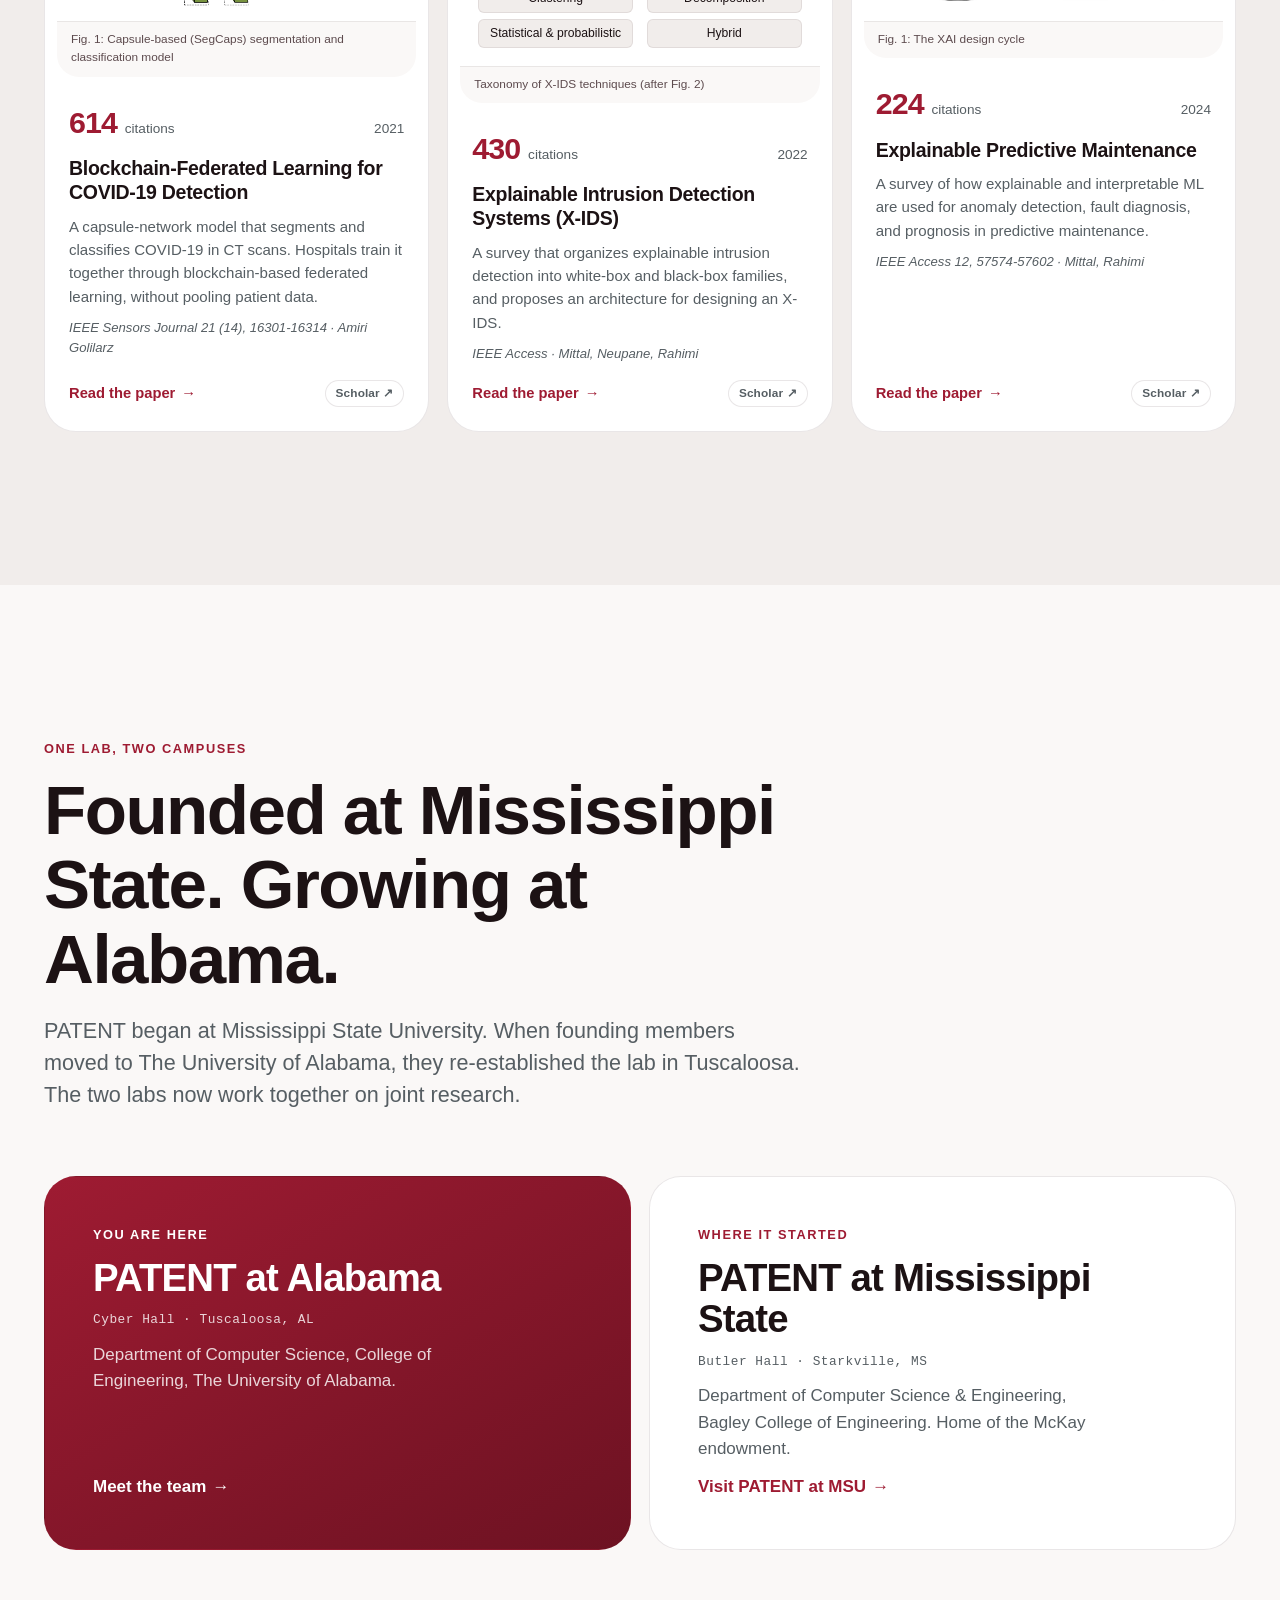
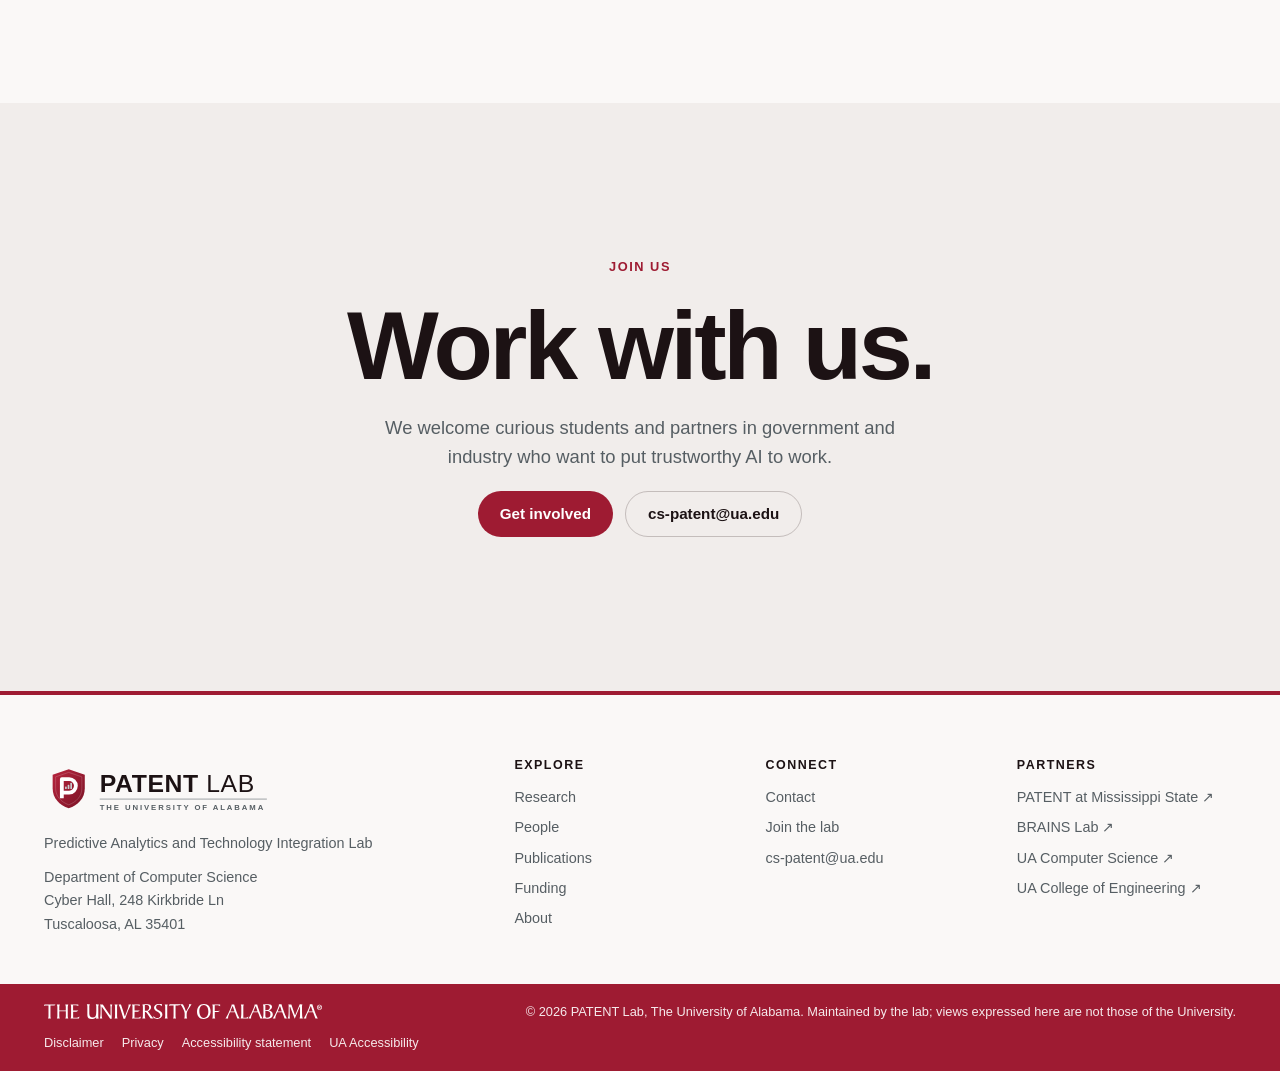
==== commit d3ba6139: "Added accessibility requirements" ====
--- a/index.html
+++ b/index.html
@@ -16,7 +16,7 @@
 <link rel="icon" href="assets/img/favicon.svg" type="image/svg+xml">
 <link rel="apple-touch-icon" href="assets/img/apple-touch-icon.png">
 <link rel="stylesheet" href="assets/css/style.css">
-<script>(function(){var d=document.documentElement,t;d.className=d.className.replace('no-js','js');try{t=localStorage.getItem('theme')}catch(e){}if(t!=='light'&&t!=='dark')t=matchMedia('(prefers-color-scheme: light)').matches?'light':'dark';d.setAttribute('data-theme',t)})();</script>
+<script>(function(){var d=document.documentElement,t;d.className=d.className.replace('no-js','js');try{t=localStorage.getItem('theme')}catch(e){}if(t!=='light'&&t!=='dark')t=matchMedia('(prefers-color-scheme: light)').matches?'light':'dark';d.setAttribute('data-theme',t);try{if(localStorage.getItem('motion')==='paused')d.classList.add('motion-paused')}catch(e){}})();</script>
 <script src="assets/js/main.js" defer></script>
 <script src="assets/js/highlights.js" defer></script>
 <script src="assets/js/sims.js" defer></script>
@@ -29,6 +29,7 @@
     <a class="brand" href="./" aria-label="PATENT Lab home"><svg class="brand__mark" viewBox="0 0 64 64" aria-hidden="true"><defs><linearGradient id="pgnav" x1="0" y1="0" x2="1" y2="1"><stop offset="0" stop-color="#b8243e"/><stop offset="1" stop-color="#7a1426"/></linearGradient></defs><path d="M32 2.5 56.5 10.8v20.4c0 15.3-10.2 25.5-24.5 30.6C17.7 56.7 7.5 46.5 7.5 31.2V10.8z" fill="url(#pgnav)"/><path d="M32 7.2 52 14v17.2c0 12.6-8.4 21.1-20 25.4-11.6-4.3-20-12.8-20-25.4V14z" fill="none" stroke="#fff" stroke-opacity=".22" stroke-width="1.2"/><path d="M21.5 46.5V17.5h11.2a10.2 10.2 0 0 1 0 20.4H21.5" fill="none" stroke="#fff" stroke-width="5.8" stroke-linejoin="round"/><g fill="#c9ced1"><rect x="26.4" y="28.6" width="2.6" height="4" rx="1"/><rect x="30.4" y="26" width="2.6" height="6.6" rx="1"/><rect x="34.4" y="23" width="2.6" height="9.6" rx="1"/></g></svg>PATENT<small>Lab · UA</small></a>
     <nav aria-label="Primary"><ul class="nav__links" id="nav-links"><li><a href="research.html">Research</a></li><li><a href="people.html">People</a></li><li><a href="publications.html">Publications</a></li><li><a href="funding.html">Funding</a></li><li><a href="about.html">About</a></li><li><a href="contact.html">Contact</a></li></ul></nav>
     <div class="nav__actions">
+      <button class="icon-toggle" type="button" data-motion-toggle aria-pressed="false" aria-label="Pause animations"><svg class="icon--pause" viewBox="0 0 24 24" fill="currentColor" aria-hidden="true"><rect x="6.5" y="5" width="3.6" height="14" rx="1.2"/><rect x="13.9" y="5" width="3.6" height="14" rx="1.2"/></svg><svg class="icon--play" viewBox="0 0 24 24" fill="currentColor" aria-hidden="true"><path d="M8 5.5v13a1 1 0 0 0 1.5.86l10.4-6.5a1 1 0 0 0 0-1.72L9.5 4.64A1 1 0 0 0 8 5.5Z"/></svg></button>
       <button class="icon-toggle" type="button" data-theme-toggle aria-label="Switch theme"><svg class="icon--sun" viewBox="0 0 24 24" fill="none" stroke="currentColor" stroke-width="1.8" stroke-linecap="round" aria-hidden="true"><circle cx="12" cy="12" r="4.2"/><path d="M12 2.5v2M12 19.5v2M4.6 4.6l1.4 1.4M18 18l1.4 1.4M2.5 12h2M19.5 12h2M4.6 19.4 6 18M18 6l1.4-1.4"/></svg><svg class="icon--moon" viewBox="0 0 24 24" fill="none" stroke="currentColor" stroke-width="1.8" stroke-linecap="round" stroke-linejoin="round" aria-hidden="true"><path d="M20.5 14.2A8.5 8.5 0 1 1 9.8 3.5a6.8 6.8 0 0 0 10.7 10.7Z"/></svg></button>
       <button class="icon-toggle nav__menu" type="button" aria-expanded="false" aria-controls="nav-links" aria-label="Open menu"><svg viewBox="0 0 24 24" fill="none" stroke="currentColor" stroke-width="1.8" stroke-linecap="round" aria-hidden="true"><path d="M4 8h16M4 16h16"/></svg></button>
     </div>
@@ -62,8 +63,8 @@
       <h2 id="mission" class="sr-only">Our mission</h2>
       <p class="statement"><span class="statement__fill">At PATENT, we build <em>explainable, data-driven AI</em> for healthcare, cybersecurity, robotics, and computer vision, turning complex data into predictions people can trust and act on.</span></p>
       <dl class="stats">
-        <div class="stat reveal"><dt>Publications since 2021</dt><dd data-count-pubs>148</dd></div>
-        <div class="stat reveal" style="--d:.06s"><dt>Citations to those papers</dt><dd data-count-citations>4,256</dd></div>
+        <div class="stat reveal"><dt>Publications since 2021</dt><dd data-count-pubs>139</dd></div>
+        <div class="stat reveal" style="--d:.06s"><dt>Citations to those papers</dt><dd data-count-citations>4,240</dd></div>
         <div class="stat reveal" style="--d:.12s"><dt>Lab members</dt><dd data-count-members>12</dd></div>
         <div class="stat reveal" style="--d:.18s"><dt>Paper awards in 2026</dt><dd data-count="3">3</dd></div>
       </dl>
@@ -105,25 +106,6 @@
           <p>Seeing terrain, obstacles, and disease, from aerial imagery and LiDAR to MRI.</p>
           <span class="link-arrow">Explore</span>
         </a>
-      </div>
-    </div>
-  </section>
-
-  <section class="section--tight section--alt" aria-labelledby="labs" style="padding-top:0">
-    <div class="wrap">
-      <div class="labs-band reveal">
-        <div>
-          <span class="eyebrow">A lab within PATENT</span>
-          <h3 id="labs"><span>BRAINS</span> Lab</h3>
-          <p>Bioinspired Robotics, AI, Imaging &amp; Neurocognitive Systems. Led by Dr. Noorbakhsh Amiri Golilarz, BRAINS builds machines that perceive, learn, and act more like people, from a humanoid robot platform to hyperspectral, medical, and sports vision.</p>
-          <p class="acronym"><span><b>B</b>ioinspired</span><span><b>R</b>obotics</span><span><b>A</b>I</span><span><b>I</b>maging</span><span><b>N</b>eurocognitive</span><span><b>S</b>ystems</span></p>
-          <div class="btns"><a class="btn btn--primary" href="research.html#brains">Explore BRAINS</a><a class="btn btn--ghost" href="https://sites.ua.edu/brains/" target="_blank" rel="noopener">BRAINS website ↗</a></div>
-        </div>
-        <div class="mosaic" aria-hidden="true">
-          <img src="assets/img/brains/baseball.webp" alt="" width="1000" height="503" loading="lazy" decoding="async">
-          <img src="assets/img/brains/gaze.webp" alt="" width="493" height="280" loading="lazy" decoding="async">
-          <img src="assets/img/brains/mri.webp" alt="" width="271" height="137" loading="lazy" decoding="async">
-        </div>
       </div>
     </div>
   </section>
@@ -171,31 +153,31 @@
         <p class="lead">Recognized at IEEE CIC, CogMI, and TPS 2026 in San Jose.</p>
       </div>
       <div class="awards"><article class="award reveal" style="--d:0.00s">
-          <a class="award__img" href="assets/docs/awards/cic-2026-best-paper-falcon.pdf" target="_blank" rel="noopener" aria-label="View the certificate for FALCON: Transforming Cyber Threat Intelligence into Deployable IDS Rules with Self-Reflection"><img src="assets/img/awards/cic-2026-best-paper-falcon.webp" alt="Best Paper Award certificate, IEEE CIC 2026" width="1100" height="855" loading="lazy" decoding="async"></a>
+          <a class="award__img" href="assets/docs/awards/cic-2026-best-paper-falcon.pdf" target="_blank" rel="noopener" aria-label="Award certificate for FALCON: Transforming Cyber Threat Intelligence into Deployable IDS Rules with Self-Reflection (PDF, scanned image)"><img src="assets/img/awards/cic-2026-best-paper-falcon.webp" alt="Best Paper Award certificate, IEEE CIC 2026" width="1100" height="855" loading="lazy" decoding="async"></a>
           <div class="award__body">
             <span class="badge badge--award">★ Best Paper Award</span>
             <h3>FALCON: Transforming Cyber Threat Intelligence into Deployable IDS Rules with Self-Reflection</h3>
             <p class="award__venue">IEEE CIC 2026 · San Jose, CA</p>
             <p class="award__who"><b>Shaswata Mitra</b>, <b>Subash Neupane</b>, Martin Duclos, Aritran Piplai, <b>Sudip Mittal</b>, Md Rayhanur Rahman, Edward Zieglar, <b>Shahram Rahimi</b></p>
-            <div class="award__links"><a class="link-arrow" href="https://arxiv.org/abs/2508.18684" target="_blank" rel="noopener">Read the paper</a><a class="link-arrow" href="assets/docs/awards/cic-2026-best-paper-falcon.pdf" target="_blank" rel="noopener">Certificate</a></div>
+            <div class="award__links"><a class="link-arrow" href="https://arxiv.org/abs/2508.18684" target="_blank" rel="noopener">Read the paper</a><a class="link-arrow" href="assets/docs/awards/cic-2026-best-paper-falcon.pdf" target="_blank" rel="noopener">Certificate (PDF)</a></div>
           </div>
         </article><article class="award reveal" style="--d:0.06s">
-          <a class="award__img" href="assets/docs/awards/cogmi-2026-best-student-paper-snn.pdf" target="_blank" rel="noopener" aria-label="View the certificate for The Value of Spike Timing: A Leakage-Resistant Benchmark of SNN Design Choices for Network Intrusion Detection"><img src="assets/img/awards/cogmi-2026-best-student-paper-snn.webp" alt="Best Student Paper Award certificate, IEEE CogMI 2026" width="1100" height="855" loading="lazy" decoding="async"></a>
+          <a class="award__img" href="assets/docs/awards/cogmi-2026-best-student-paper-snn.pdf" target="_blank" rel="noopener" aria-label="Award certificate for The Value of Spike Timing: A Leakage-Resistant Benchmark of SNN Design Choices for Network Intrusion Detection (PDF, scanned image)"><img src="assets/img/awards/cogmi-2026-best-student-paper-snn.webp" alt="Best Student Paper Award certificate, IEEE CogMI 2026" width="1100" height="855" loading="lazy" decoding="async"></a>
           <div class="award__body">
             <span class="badge badge--award">★ Best Student Paper Award</span>
             <h3>The Value of Spike Timing: A Leakage-Resistant Benchmark of SNN Design Choices for Network Intrusion Detection</h3>
             <p class="award__venue">IEEE CogMI 2026 · San Jose, CA</p>
             <p class="award__who"><b>Raj Patel</b>, <b>Shaswata Mitra</b>, David Amebley, <b>Taye Akinrele</b>, Sayanton Dibbo, <b>Shahram Rahimi</b></p>
-            <div class="award__links"><a class="link-arrow" href="https://arxiv.org/abs/2606.01442" target="_blank" rel="noopener">Read the paper</a><a class="link-arrow" href="assets/docs/awards/cogmi-2026-best-student-paper-snn.pdf" target="_blank" rel="noopener">Certificate</a></div>
+            <div class="award__links"><a class="link-arrow" href="https://arxiv.org/abs/2606.01442" target="_blank" rel="noopener">Read the paper</a><a class="link-arrow" href="assets/docs/awards/cogmi-2026-best-student-paper-snn.pdf" target="_blank" rel="noopener">Certificate (PDF)</a></div>
           </div>
         </article><article class="award reveal" style="--d:0.12s">
-          <a class="award__img" href="assets/docs/awards/tps-2026-best-student-paper-shortcut.pdf" target="_blank" rel="noopener" aria-label="View the certificate for Shortcut Learning in Early Intrusion Detection: Header Fingerprints Across Four Datasets"><img src="assets/img/awards/tps-2026-best-student-paper-shortcut.webp" alt="Best Student Paper Award certificate, IEEE TPS 2026" width="1100" height="855" loading="lazy" decoding="async"></a>
+          <a class="award__img" href="assets/docs/awards/tps-2026-best-student-paper-shortcut.pdf" target="_blank" rel="noopener" aria-label="Award certificate for Shortcut Learning in Early Intrusion Detection: Header Fingerprints Across Four Datasets (PDF, scanned image)"><img src="assets/img/awards/tps-2026-best-student-paper-shortcut.webp" alt="Best Student Paper Award certificate, IEEE TPS 2026" width="1100" height="855" loading="lazy" decoding="async"></a>
           <div class="award__body">
             <span class="badge badge--award">★ Best Student Paper Award</span>
             <h3>Shortcut Learning in Early Intrusion Detection: Header Fingerprints Across Four Datasets</h3>
             <p class="award__venue">IEEE TPS 2026 · San Jose, CA</p>
             <p class="award__who"><b>Michele Guida</b>, Stefano Iannucci, <b>Raj Patel</b>, <b>Shahram Rahimi</b>, <b>Sudip Mittal</b>, Paolo Merialdo</p><p class="award__note">Led by Michele Guida, a visiting scholar with PATENT from Roma Tre University, Italy.</p>
-            <div class="award__links"><a class="link-arrow" href="https://github.com/micheleguidaa/early-nids-artifact" target="_blank" rel="noopener">View the artifact</a><a class="link-arrow" href="assets/docs/awards/tps-2026-best-student-paper-shortcut.pdf" target="_blank" rel="noopener">Certificate</a></div>
+            <div class="award__links"><a class="link-arrow" href="https://github.com/micheleguidaa/early-nids-artifact" target="_blank" rel="noopener">View the artifact</a><a class="link-arrow" href="assets/docs/awards/tps-2026-best-student-paper-shortcut.pdf" target="_blank" rel="noopener">Certificate (PDF)</a></div>
           </div>
         </article></div>
     </div>
@@ -268,7 +250,7 @@
       </div>
       <div>
         <h2>Partners</h2>
-        <ul><li><a href="https://patent.cse.msstate.edu" target="_blank" rel="noopener">PATENT at Mississippi State ↗</a></li><li><a href="https://cs.ua.edu" target="_blank" rel="noopener">UA Computer Science ↗</a></li><li><a href="https://eng.ua.edu" target="_blank" rel="noopener">UA College of Engineering ↗</a></li></ul>
+        <ul><li><a href="https://patent.cse.msstate.edu" target="_blank" rel="noopener">PATENT at Mississippi State ↗</a></li><li><a href="https://sites.ua.edu/brains/" target="_blank" rel="noopener">BRAINS Lab ↗</a></li><li><a href="https://cs.ua.edu" target="_blank" rel="noopener">UA Computer Science ↗</a></li><li><a href="https://eng.ua.edu" target="_blank" rel="noopener">UA College of Engineering ↗</a></li></ul>
       </div>
     </div>
   </div>
@@ -276,7 +258,7 @@
     <div class="wrap">
       <a class="ua-nameplate" href="https://www.ua.edu" target="_blank" rel="noopener"><img src="assets/img/ua/UA_Wordmark-White.svg" alt="The University of Alabama" width="333" height="18"></a>
       <p>© <span data-year>2026</span> PATENT Lab, The University of Alabama. Maintained by the lab; views expressed here are not those of the University.</p>
-      <ul><li><a href="https://www.ua.edu/disclaimer" target="_blank" rel="noopener">Disclaimer</a></li><li><a href="https://www.ua.edu/privacy" target="_blank" rel="noopener">Privacy</a></li><li><a href="https://accessibility.ua.edu/" target="_blank" rel="noopener">Accessibility</a></li></ul>
+      <ul><li><a href="https://www.ua.edu/disclaimer" target="_blank" rel="noopener">Disclaimer</a></li><li><a href="https://www.ua.edu/privacy" target="_blank" rel="noopener">Privacy</a></li><li><a href="accessibility.html">Accessibility statement</a></li><li><a href="https://accessibility.ua.edu/" target="_blank" rel="noopener">UA Accessibility</a></li></ul>
     </div>
   </div>
   <svg width="0" height="0" style="position:absolute" aria-hidden="true"><defs><linearGradient id="pgfoot" x1="0" y1="0" x2="1" y2="1"><stop offset="0" stop-color="#b8243e"/><stop offset="1" stop-color="#7a1426"/></linearGradient>
--- a/assets/css/style.css
+++ b/assets/css/style.css
@@ -800,3 +800,89 @@
 .ua-nameplate img { height: 15px; width: auto; }
 .footer__legal .wrap { align-items: center; }
 @media (max-width: 560px) { .ua-sep { margin: 0 -14px; } .brand small { display: none; } }
+.poster__fig--art .poster__art { aspect-ratio: 16 / 10; display: grid; place-items: center; color: #9e1b32; background: radial-gradient(60% 70% at 50% 50%, rgba(158, 27, 50, .08), transparent 70%); }
+.poster__fig--art .poster__art svg { height: 70%; width: auto; }
+
+/* ==========================================================================
+   Accessibility
+   ========================================================================== */
+/* Keep focused elements clear of the sticky sub-nav and filter bar (WCAG 2.4.11) */
+html:has(.subnav) { scroll-padding-top: calc(var(--nav-h) + 76px); }
+html:has(.toolbar) { scroll-padding-top: calc(var(--nav-h) + 140px); }
+
+/* Visitor-controlled pause for all motion (WCAG 2.2.2). Set by the nav button and remembered. */
+.motion-paused *, .motion-paused *::before, .motion-paused *::after { animation: none !important; transition-duration: .01ms !important; scroll-behavior: auto !important; }
+.js.motion-paused .reveal { opacity: 1 !important; transform: none !important; }
+.motion-paused .hero--scene { height: auto; }
+.motion-paused .hero--scene .hero__sticky { position: relative; height: auto; }
+.motion-paused .draw { stroke-dashoffset: 0; }
+[data-motion-toggle] .icon--play { display: none; }
+.motion-paused [data-motion-toggle] .icon--pause { display: none; }
+.motion-paused [data-motion-toggle] .icon--play { display: block; }
+
+/* Pause button on each simulation */
+.sim__toggle { position: absolute; right: 10px; bottom: 10px; z-index: 2; height: 30px; padding: 0 12px; border-radius: 999px; font-size: .76rem; font-weight: 600;
+  color: var(--text); background: var(--surface-solid); border: 1px solid var(--border-strong); opacity: .85; transition: opacity .2s; }
+.sim__toggle:hover, .sim__toggle:focus-visible { opacity: 1; }
+
+/* More contrast when the visitor's system asks for it */
+@media (prefers-contrast: more) {
+  [data-theme="dark"] { --muted: #d3d8db; --border: rgba(255, 255, 255, .28); --border-strong: rgba(255, 255, 255, .5); --faint: rgba(246, 240, 240, .35); }
+  [data-theme="light"] { --muted: #3a4044; --border: rgba(40, 18, 22, .3); --border-strong: rgba(40, 18, 22, .55); }
+  .badge--muted, .chip { border-width: 2px; }
+}
+
+/* Windows High Contrast / forced colors: gradient-clipped text would vanish, so draw it as plain text */
+@media (forced-colors: active) {
+  .hero__word, .statement__fill, .statement__fill em { background: none !important; color: CanvasText !important; -webkit-text-fill-color: CanvasText; }
+  .chip[aria-pressed="true"], .btn { border: 1px solid ButtonText; }
+  .hero__bg, .page-hero::before, .tile::after { display: none; }
+}
+
+/* Contact cards: label text instead of out-of-order headings */
+.contact-card__label { font-size: .82rem; color: var(--muted); font-weight: 500; }
+
+/* Reflow at 320px (WCAG 1.4.10) */
+.rail { position: relative; }   /* keeps screen-reader-only text inside the scroller */
+@media (max-width: 420px) {
+  .btn { white-space: normal; height: auto; min-height: 46px; padding-block: 10px; text-align: center; justify-content: center; }
+}
+@media (max-width: 380px) {
+  .nav__inner { gap: 10px; }
+  .nav__actions { gap: 0; }
+  .icon-toggle { width: 34px; height: 34px; }
+  .ua-mark img { width: 26px; height: 26px; }
+  .ua-sep { margin: 0 -6px; }
+  .brand { font-size: 1rem; }
+}
+
+/* Join the lab: each card ends with a clear action */
+.join__item { display: flex; flex-direction: column; }
+.join__actions { margin-top: auto; padding-top: 20px; display: flex; flex-wrap: wrap; align-items: center; gap: 12px 18px; }
+.join__direct { margin-top: 28px; padding: 18px 22px; border-radius: var(--radius); background: var(--surface); border: 1px solid var(--border); color: var(--muted); }
+.join__direct a { color: var(--accent); font-weight: 600; text-decoration: underline; text-underline-offset: 3px; }
+
+/* Sponsor logos (official files, unmodified) */
+.grant__who { display: inline-flex; align-items: center; gap: 10px; }
+.grant__logo { width: 40px; height: 40px; flex: none; }
+.funder--logo { display: grid; grid-template-columns: 56px 1fr; grid-template-rows: auto auto; column-gap: 14px; align-items: center; }
+.funder--logo img { grid-row: span 2; width: 56px; height: 56px; }
+.ack { margin-top: 28px; max-width: 900px; font-size: .86rem; color: var(--muted); line-height: 1.6; }
+
+/* Larger navigation bar on desktop */
+@media (min-width: 861px) {
+  :root { --nav-h: 72px; }
+  .nav__inner { gap: clamp(16px, 2vw, 28px); }
+  .brand { font-size: clamp(1.18rem, 1.5vw, 1.4rem); gap: 10px; }
+  .brand__mark { width: clamp(28px, 2.6vw, 34px); height: clamp(28px, 2.6vw, 34px); }
+  .brand small { font-size: .76rem; }
+  .ua-mark img { width: clamp(32px, 2.8vw, 38px); height: clamp(32px, 2.8vw, 38px); }
+  .ua-sep { height: 32px; }
+  .nav__links { gap: clamp(2px, .5vw, 8px); }
+  .nav__links a { font-size: clamp(.92rem, 1.15vw, 1.04rem); padding: 9px clamp(9px, 1.1vw, 16px); font-weight: 500; }
+  .icon-toggle { width: 42px; height: 42px; }
+  .icon-toggle svg { width: 21px; height: 21px; }
+}
+.brand, .ua-mark { flex: none; white-space: nowrap; }
+.brand__mark { flex: none; }
+@media (min-width: 861px) and (max-width: 1080px) { .brand small { display: none; } }
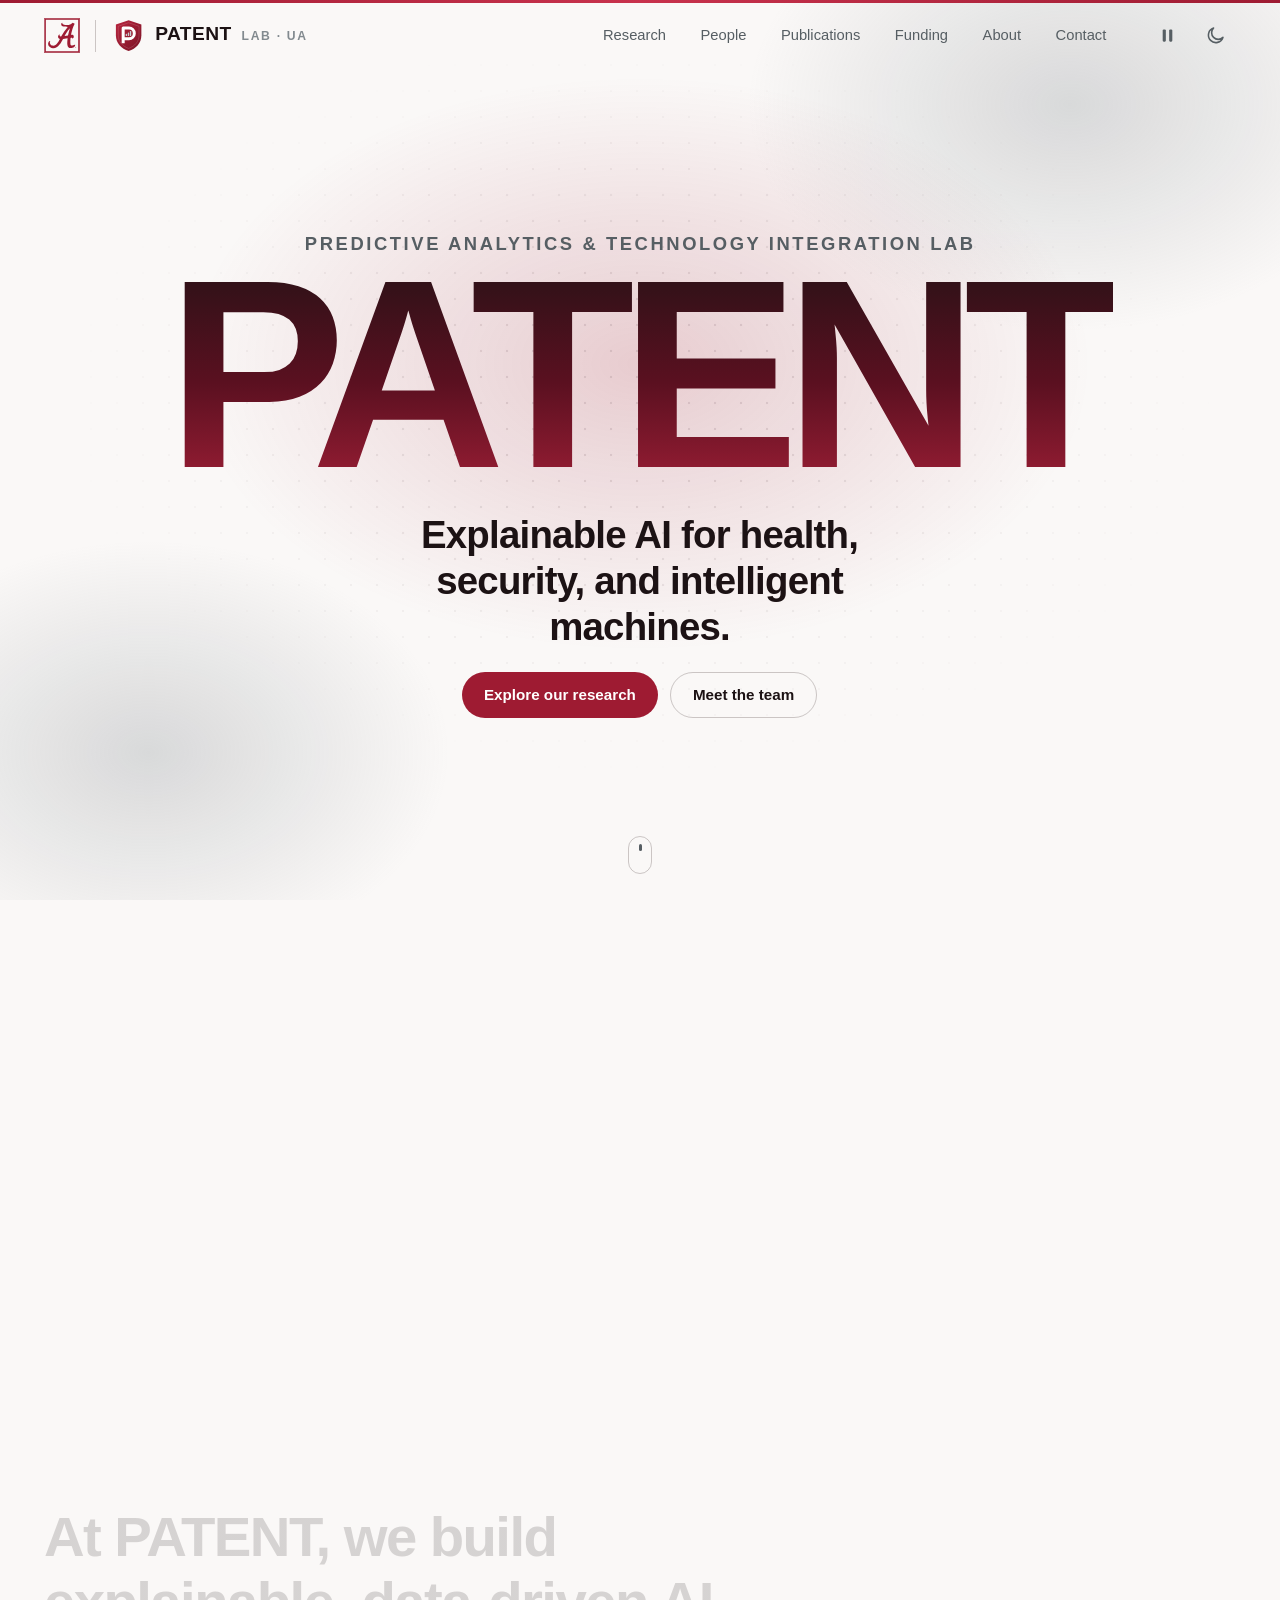
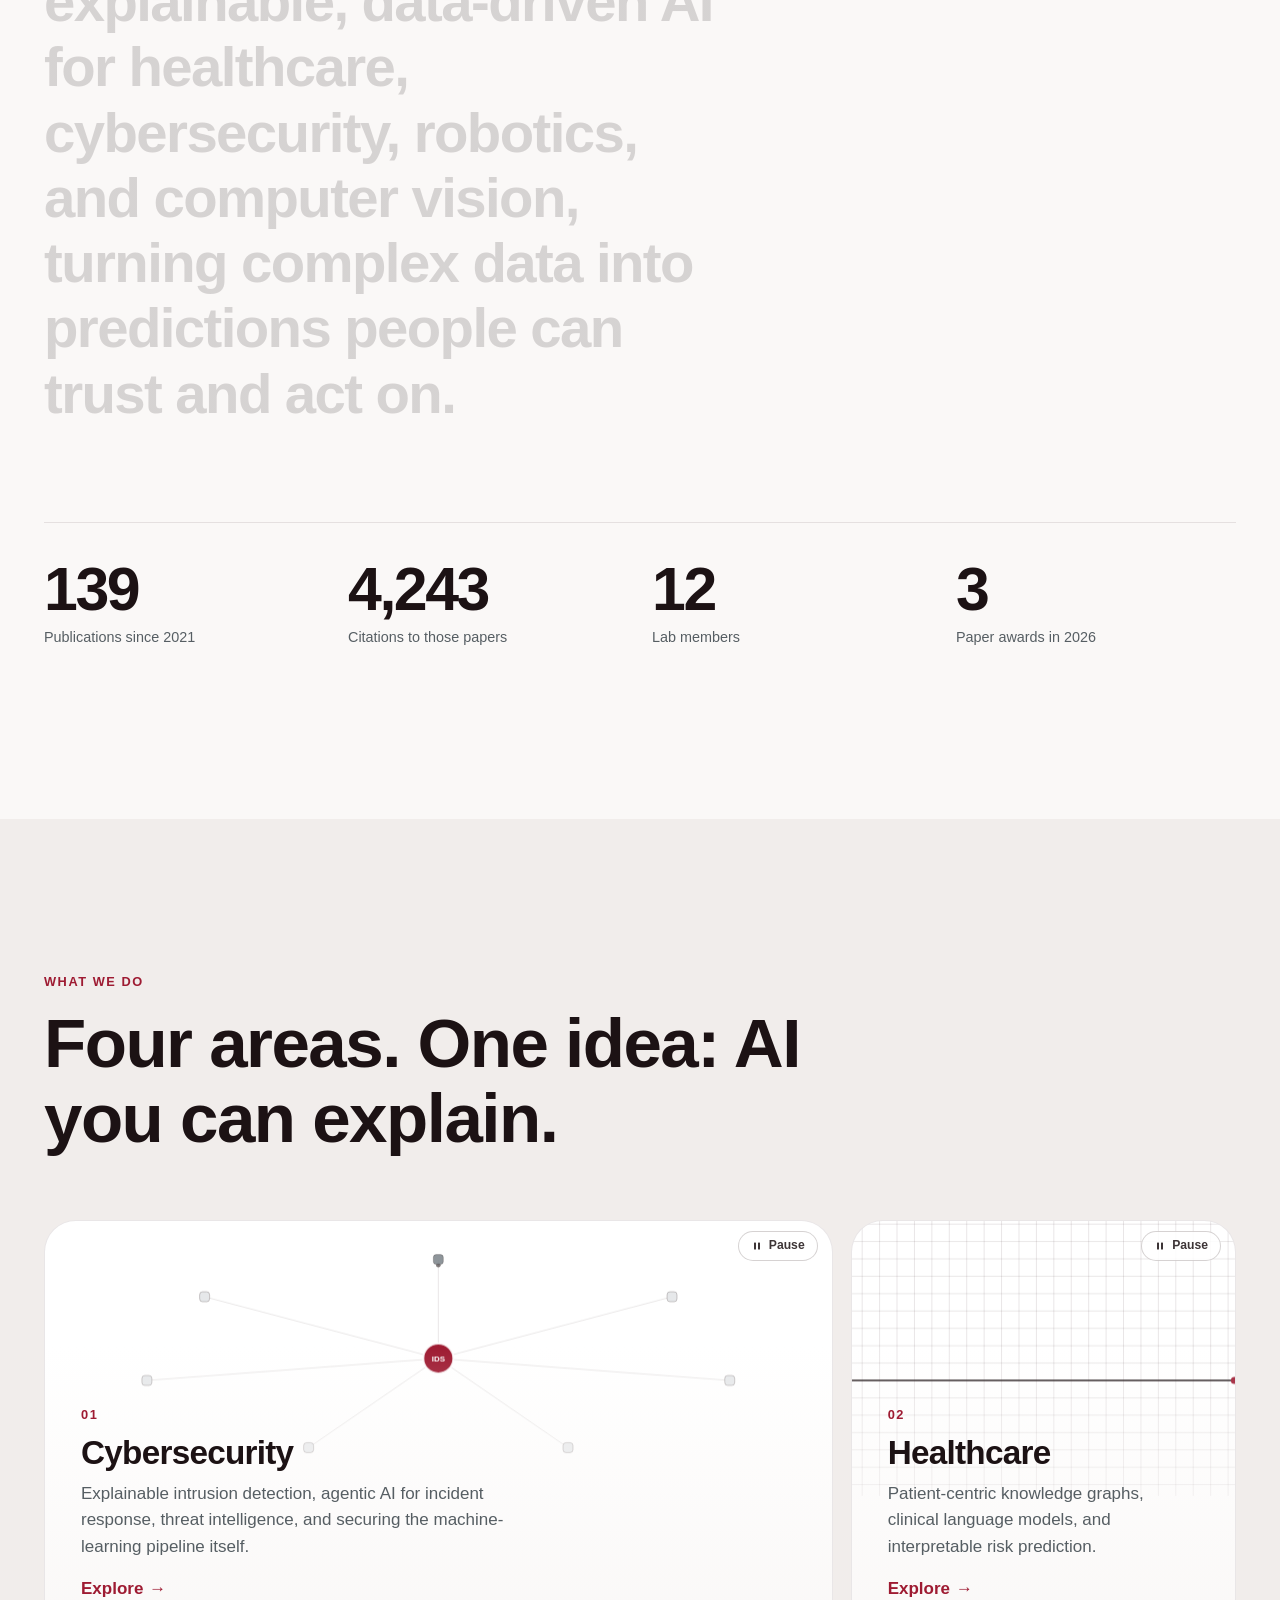
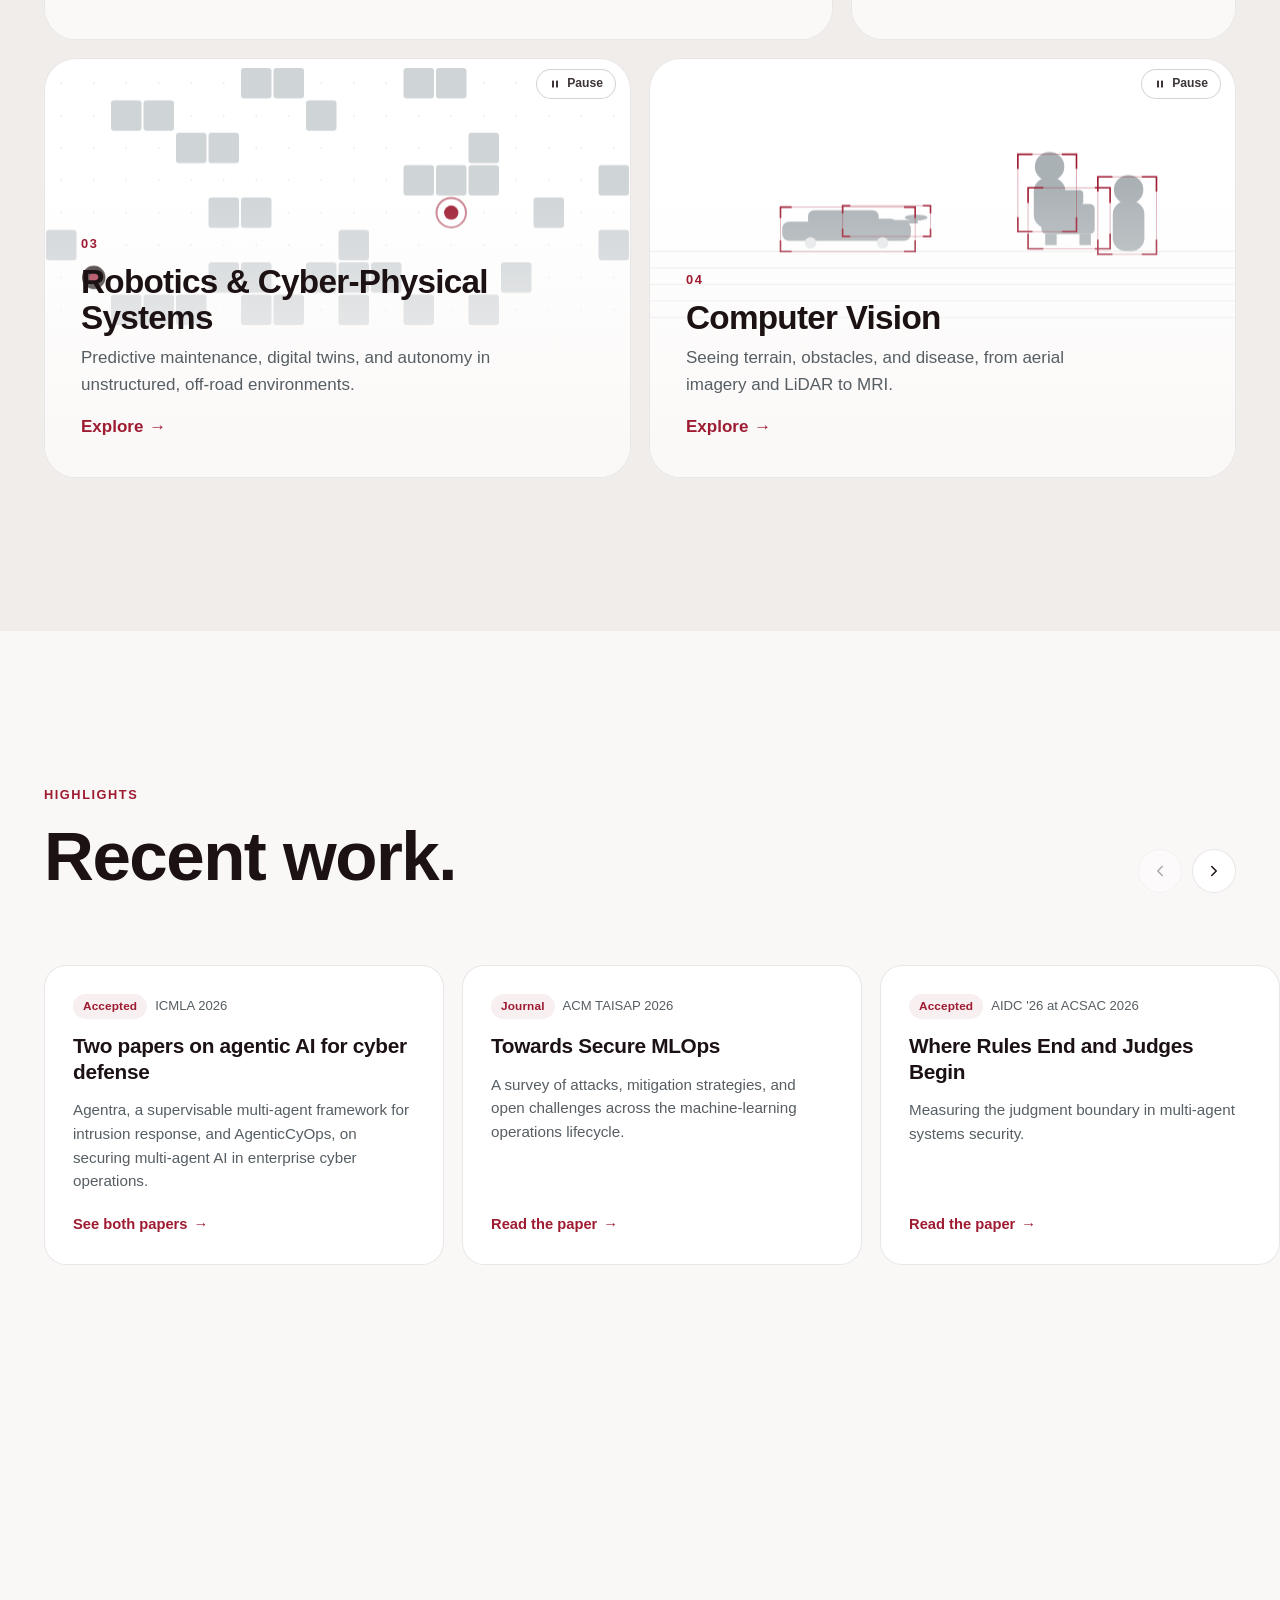
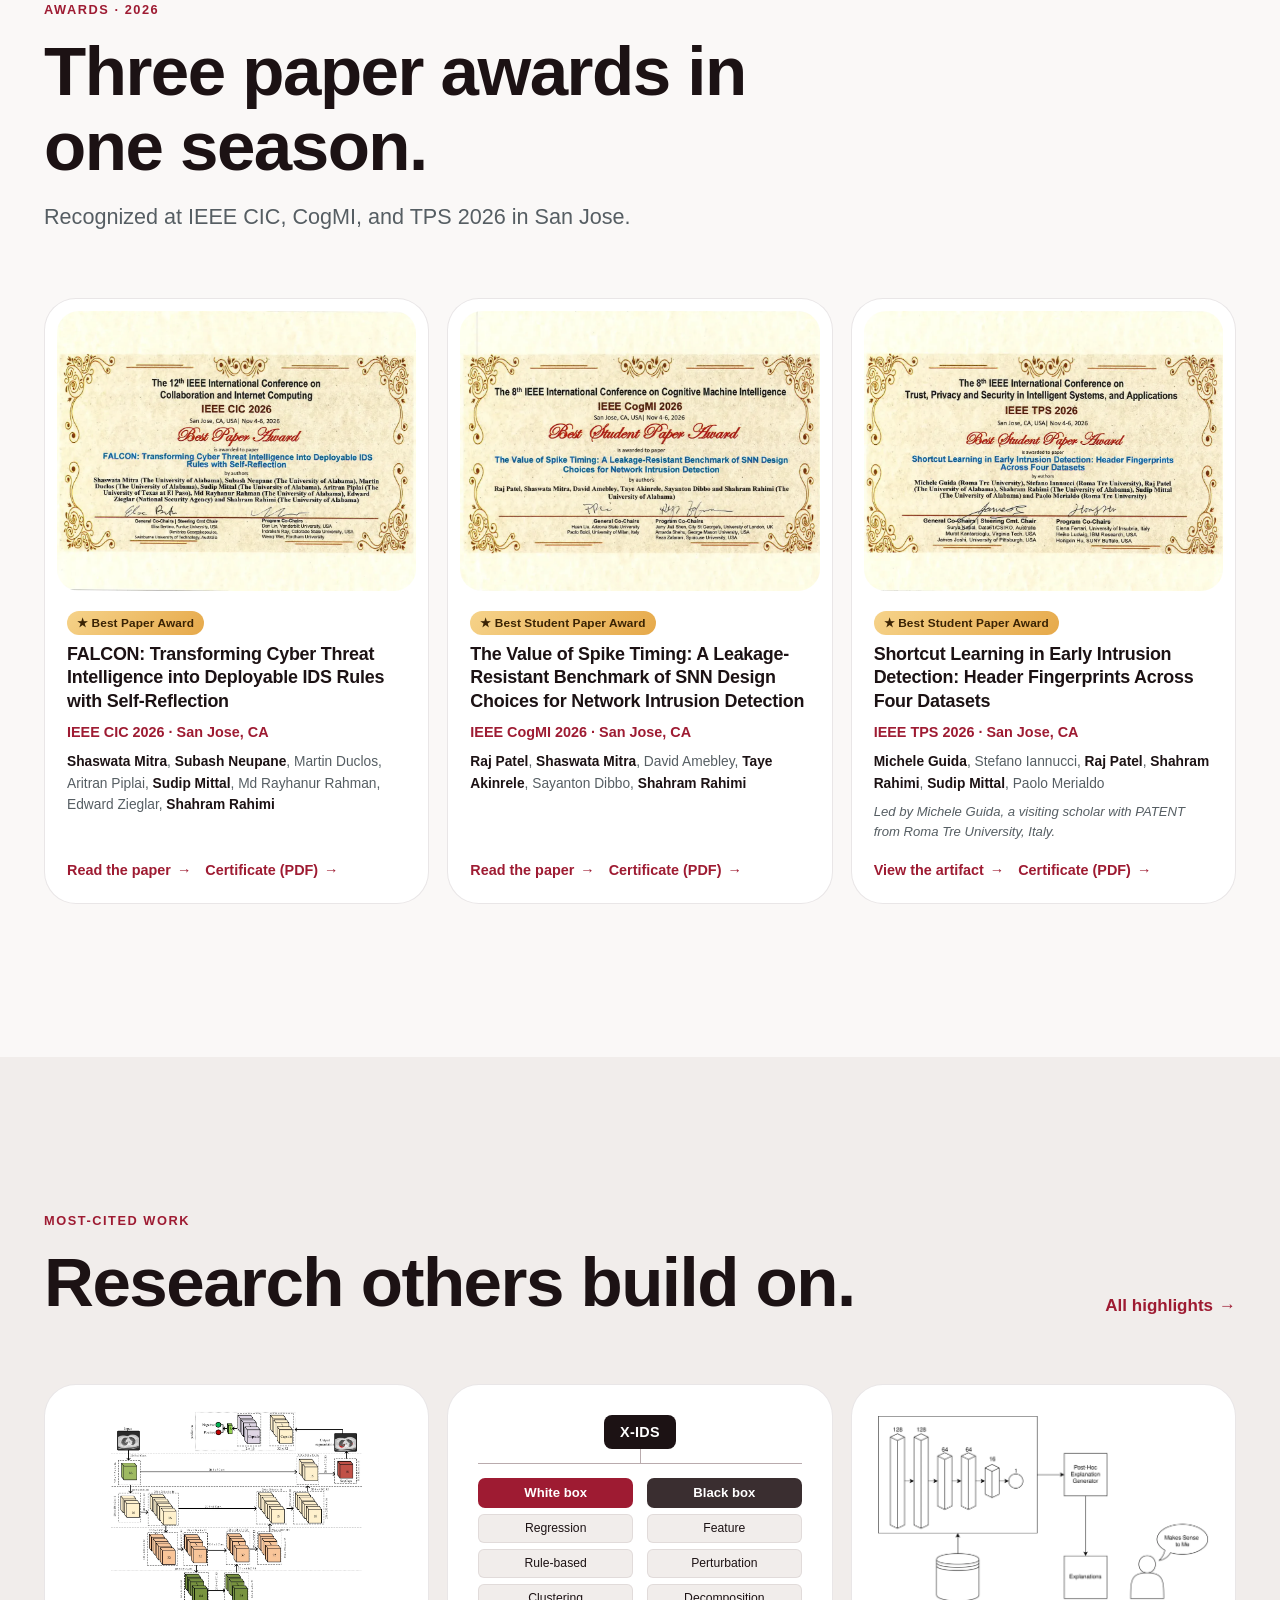
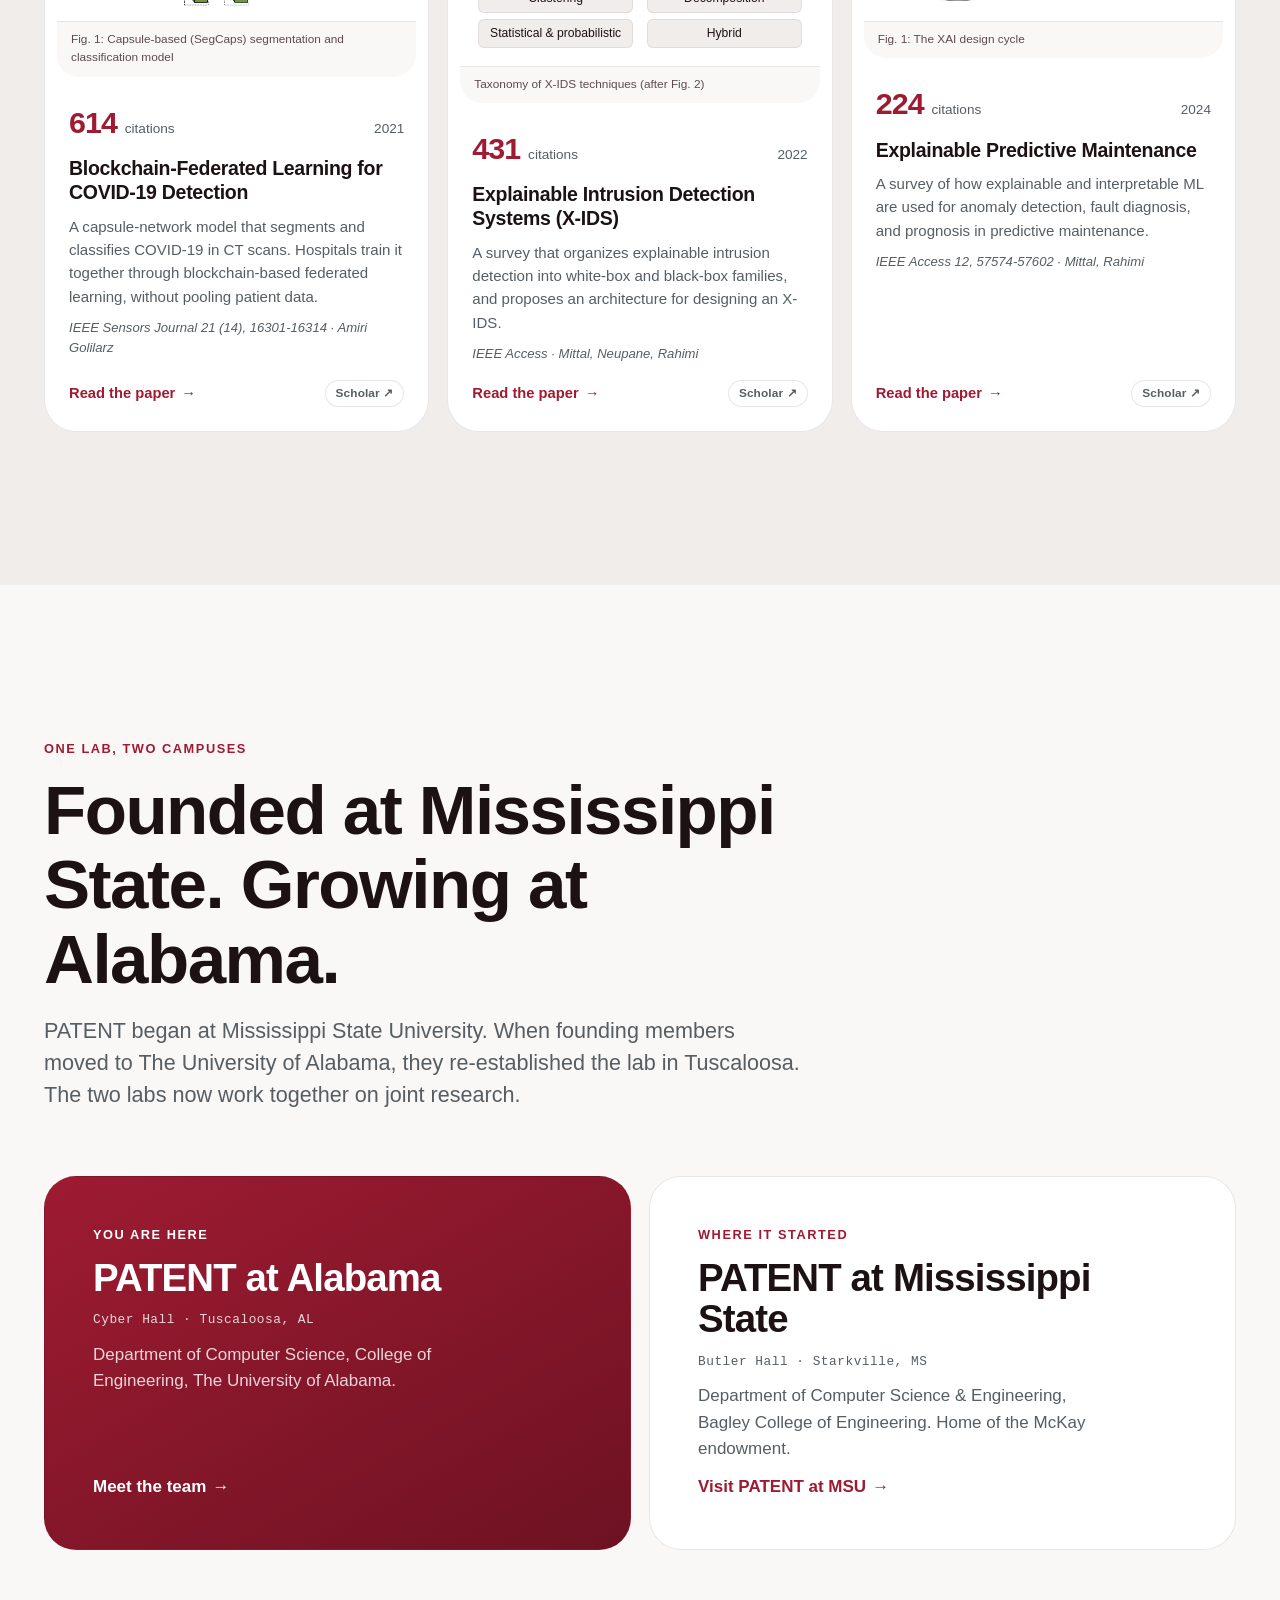
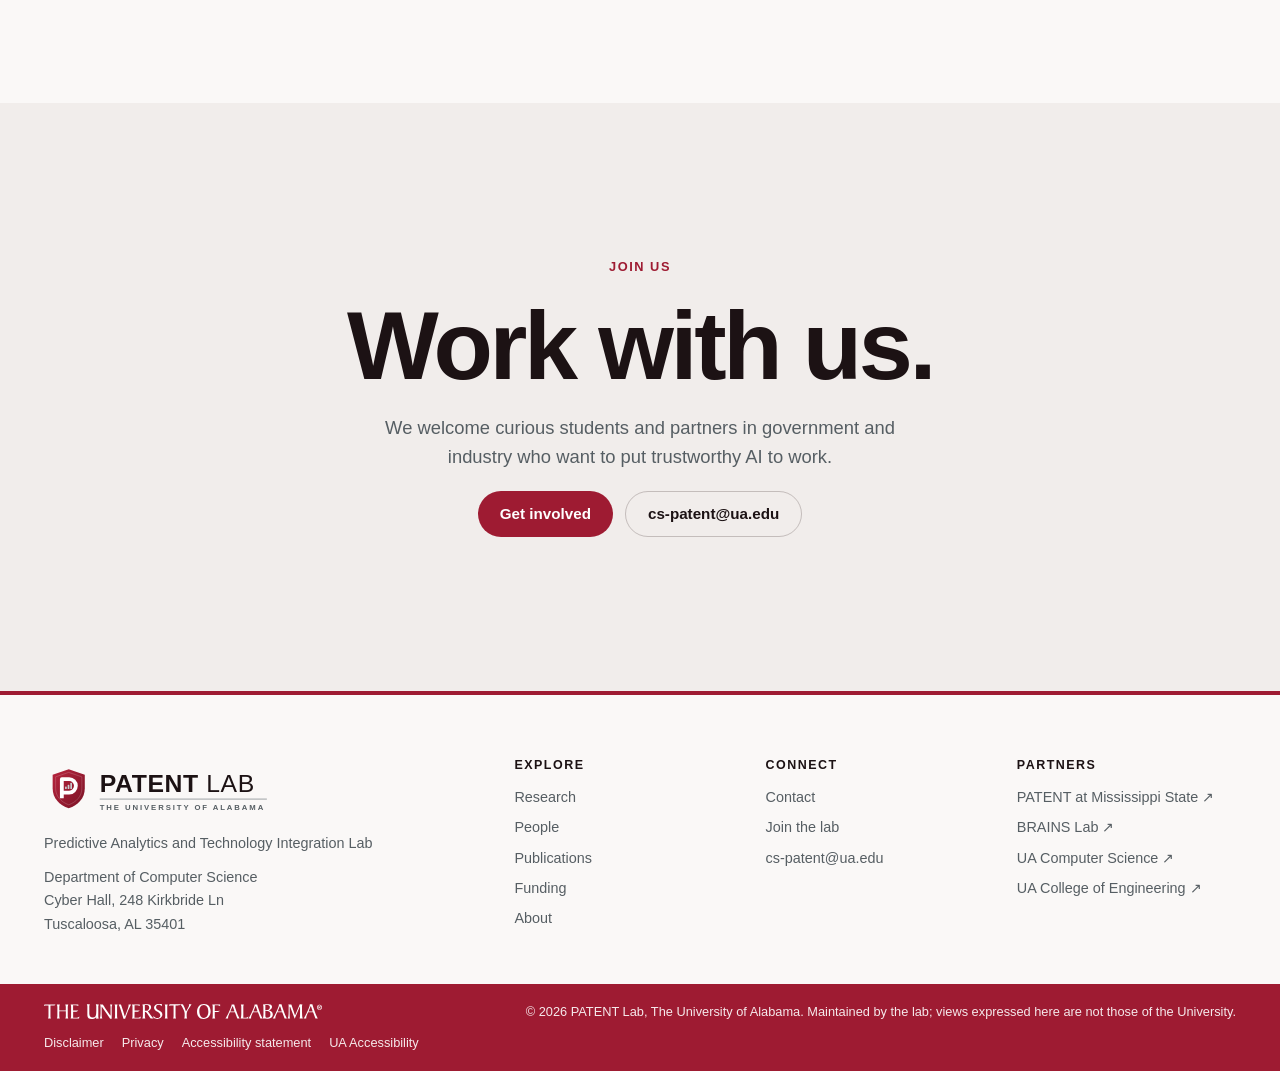
==== commit 34b4cf32: "Added new headshots and updated some formatting issues." ====
--- a/index.html
+++ b/index.html
@@ -15,11 +15,11 @@
 <meta name="twitter:card" content="summary_large_image">
 <link rel="icon" href="assets/img/favicon.svg" type="image/svg+xml">
 <link rel="apple-touch-icon" href="assets/img/apple-touch-icon.png">
-<link rel="stylesheet" href="assets/css/style.css">
+<link rel="stylesheet" href="assets/css/style.css?v=4e502369">
 <script>(function(){var d=document.documentElement,t;d.className=d.className.replace('no-js','js');try{t=localStorage.getItem('theme')}catch(e){}if(t!=='light'&&t!=='dark')t=matchMedia('(prefers-color-scheme: light)').matches?'light':'dark';d.setAttribute('data-theme',t);try{if(localStorage.getItem('motion')==='paused')d.classList.add('motion-paused')}catch(e){}})();</script>
-<script src="assets/js/main.js" defer></script>
-<script src="assets/js/highlights.js" defer></script>
-<script src="assets/js/sims.js" defer></script>
+<script src="assets/js/main.js?v=bb76cafc" defer></script>
+<script src="assets/js/highlights.js?v=afa6ad34" defer></script>
+<script src="assets/js/sims.js?v=cbb3808c" defer></script>
 </head>
 <body>
 <a class="skip" href="#main">Skip to content</a>
@@ -64,7 +64,7 @@
       <p class="statement"><span class="statement__fill">At PATENT, we build <em>explainable, data-driven AI</em> for healthcare, cybersecurity, robotics, and computer vision, turning complex data into predictions people can trust and act on.</span></p>
       <dl class="stats">
         <div class="stat reveal"><dt>Publications since 2021</dt><dd data-count-pubs>139</dd></div>
-        <div class="stat reveal" style="--d:.06s"><dt>Citations to those papers</dt><dd data-count-citations>4,240</dd></div>
+        <div class="stat reveal" style="--d:.06s"><dt>Citations to those papers</dt><dd data-count-citations>4,243</dd></div>
         <div class="stat reveal" style="--d:.12s"><dt>Lab members</dt><dd data-count-members>12</dd></div>
         <div class="stat reveal" style="--d:.18s"><dt>Paper awards in 2026</dt><dd data-count="3">3</dd></div>
       </dl>
@@ -78,34 +78,34 @@
         <h2 id="areas" class="display">Four areas. One idea: AI you can explain.</h2>
       </div>
       <div class="bento">
-        <a class="tile tile--wide reveal" href="research.html#security">
-          <div class="tile__art sim" data-compact data-sim="security" data-label="Simulation: packets flow through an intrusion detection system; attacks are blocked with an explanation of the features behind each alert."><svg viewBox="0 0 200 200" fill="none" stroke="currentColor" stroke-width="1.6" stroke-linecap="round" stroke-linejoin="round" aria-hidden="true"><path class="draw" style="--len:520" d="M100 18 166 42v52c0 44-28 76-66 88-38-12-66-44-66-88V42Z"/><path class="draw" style="--len:400" opacity=".45" d="M100 42 144 58v38c0 30-18 52-44 62-26-10-44-32-44-62V58Z"/><path class="draw" style="--len:110" stroke-width="3.2" d="m80 100 14 14 28-30"/><g fill="currentColor" stroke="none" opacity=".5"><circle cx="20" cy="150" r="2"/><circle cx="34" cy="166" r="2"/><circle cx="180" cy="150" r="2"/><circle cx="168" cy="168" r="2"/><circle cx="186" cy="128" r="2"/><circle cx="14" cy="126" r="2"/></g></svg></div>
+        <article class="tile tile--wide reveal">
+          <div class="tile__art sim" data-compact data-name="the cybersecurity simulation" data-sim="security" data-label="Simulation: packets flow through an intrusion detection system; attacks are blocked with an explanation of the features behind each alert."><svg viewBox="0 0 200 200" fill="none" stroke="currentColor" stroke-width="1.6" stroke-linecap="round" stroke-linejoin="round" aria-hidden="true"><path class="draw" style="--len:520" d="M100 18 166 42v52c0 44-28 76-66 88-38-12-66-44-66-88V42Z"/><path class="draw" style="--len:400" opacity=".45" d="M100 42 144 58v38c0 30-18 52-44 62-26-10-44-32-44-62V58Z"/><path class="draw" style="--len:110" stroke-width="3.2" d="m80 100 14 14 28-30"/><g fill="currentColor" stroke="none" opacity=".5"><circle cx="20" cy="150" r="2"/><circle cx="34" cy="166" r="2"/><circle cx="180" cy="150" r="2"/><circle cx="168" cy="168" r="2"/><circle cx="186" cy="128" r="2"/><circle cx="14" cy="126" r="2"/></g></svg></div>
           <span class="eyebrow">01</span>
           <h3>Cybersecurity</h3>
           <p>Explainable intrusion detection, agentic AI for incident response, threat intelligence, and securing the machine-learning pipeline itself.</p>
-          <span class="link-arrow">Explore</span>
-        </a>
-        <a class="tile tile--narrow reveal" style="--d:.08s" href="research.html#healthcare">
-          <div class="tile__art sim" data-compact data-sim="healthcare" data-label="Simulation: a live ECG trace; irregular heartbeats are flagged and raise a risk score."><svg viewBox="0 0 200 200" fill="none" stroke="currentColor" stroke-width="2" stroke-linecap="round" stroke-linejoin="round" aria-hidden="true"><path class="draw" style="--len:380" d="M6 112h46l12-30 16 62 18-96 16 82 10-18h70"/><circle class="pulse-dot" cx="188" cy="112" r="5" fill="currentColor" stroke="none"/><path opacity=".3" d="M6 150h188M6 74h188"/></svg></div>
+          <a class="link-arrow tile__link" href="research.html#security">Explore<span class="sr-only"> cybersecurity research</span></a>
+        </article>
+        <article class="tile tile--narrow reveal" style="--d:.08s">
+          <div class="tile__art sim" data-compact data-name="the healthcare simulation" data-sim="healthcare" data-label="Simulation: a live ECG trace; irregular heartbeats are flagged and raise a risk score."><svg viewBox="0 0 200 200" fill="none" stroke="currentColor" stroke-width="2" stroke-linecap="round" stroke-linejoin="round" aria-hidden="true"><path class="draw" style="--len:380" d="M6 112h46l12-30 16 62 18-96 16 82 10-18h70"/><circle class="pulse-dot" cx="188" cy="112" r="5" fill="currentColor" stroke="none"/><path opacity=".3" d="M6 150h188M6 74h188"/></svg></div>
           <span class="eyebrow">02</span>
           <h3>Healthcare</h3>
           <p>Patient-centric knowledge graphs, clinical language models, and interpretable risk prediction.</p>
-          <span class="link-arrow">Explore</span>
-        </a>
-        <a class="tile tile--half reveal" href="research.html#cps">
-          <div class="tile__art sim" data-compact data-sim="cps" data-label="Simulation: a robot plans a path with the A-star algorithm and replans when an obstacle appears."><svg viewBox="0 0 200 200" fill="none" stroke="currentColor" stroke-width="1.6" stroke-linecap="round" stroke-linejoin="round" aria-hidden="true"><path class="draw" style="--len:420" d="M30 160 70 110l50 20 50-80"/><path class="draw" style="--len:300" opacity=".45" d="M70 110 60 50l60-10 50 10M120 130l10 40"/><g fill="currentColor" stroke="none"><circle cx="30" cy="160" r="6"/><circle cx="70" cy="110" r="6"/><circle cx="120" cy="130" r="6"/><circle class="pulse-dot" cx="170" cy="50" r="7"/><circle cx="60" cy="50" r="4" opacity=".6"/><circle cx="120" cy="40" r="4" opacity=".6"/><circle cx="130" cy="170" r="4" opacity=".6"/></g></svg></div>
+          <a class="link-arrow tile__link" href="research.html#healthcare">Explore<span class="sr-only"> healthcare research</span></a>
+        </article>
+        <article class="tile tile--half reveal">
+          <div class="tile__art sim" data-compact data-name="the robotics and cyber-physical systems simulation" data-sim="cps" data-label="Simulation: a robot plans a path with the A-star algorithm and replans when an obstacle appears."><svg viewBox="0 0 200 200" fill="none" stroke="currentColor" stroke-width="1.6" stroke-linecap="round" stroke-linejoin="round" aria-hidden="true"><path class="draw" style="--len:420" d="M30 160 70 110l50 20 50-80"/><path class="draw" style="--len:300" opacity=".45" d="M70 110 60 50l60-10 50 10M120 130l10 40"/><g fill="currentColor" stroke="none"><circle cx="30" cy="160" r="6"/><circle cx="70" cy="110" r="6"/><circle cx="120" cy="130" r="6"/><circle class="pulse-dot" cx="170" cy="50" r="7"/><circle cx="60" cy="50" r="4" opacity=".6"/><circle cx="120" cy="40" r="4" opacity=".6"/><circle cx="130" cy="170" r="4" opacity=".6"/></g></svg></div>
           <span class="eyebrow">03</span>
           <h3>Robotics &amp; Cyber-Physical Systems</h3>
           <p>Predictive maintenance, digital twins, and autonomy in unstructured, off-road environments.</p>
-          <span class="link-arrow">Explore</span>
-        </a>
-        <a class="tile tile--half reveal" style="--d:.08s" href="research.html#vision">
-          <div class="tile__art sim" data-compact data-sim="vision" data-label="Simulation: an object detector tracks moving objects with labeled bounding boxes."><svg viewBox="0 0 200 200" fill="none" stroke="currentColor" stroke-width="2" stroke-linecap="round" stroke-linejoin="round" aria-hidden="true"><path d="M20 52V28h24M156 28h24v24M180 148v24h-24M44 172H20v-24"/><rect class="draw" style="--len:360" x="62" y="66" width="86" height="70" rx="6"/><path opacity=".35" d="M20 100h160"/><circle class="pulse-dot" cx="105" cy="101" r="5" fill="currentColor" stroke="none"/><path class="draw" style="--len:200" opacity=".55" d="M62 120c20-18 40-24 86-10"/></svg></div>
+          <a class="link-arrow tile__link" href="research.html#cps">Explore<span class="sr-only"> robotics and cyber-physical systems research</span></a>
+        </article>
+        <article class="tile tile--half reveal" style="--d:.08s">
+          <div class="tile__art sim" data-compact data-name="the computer vision simulation" data-sim="vision" data-label="Simulation: an object detector tracks moving objects with labeled bounding boxes."><svg viewBox="0 0 200 200" fill="none" stroke="currentColor" stroke-width="2" stroke-linecap="round" stroke-linejoin="round" aria-hidden="true"><path d="M20 52V28h24M156 28h24v24M180 148v24h-24M44 172H20v-24"/><rect class="draw" style="--len:360" x="62" y="66" width="86" height="70" rx="6"/><path opacity=".35" d="M20 100h160"/><circle class="pulse-dot" cx="105" cy="101" r="5" fill="currentColor" stroke="none"/><path class="draw" style="--len:200" opacity=".55" d="M62 120c20-18 40-24 86-10"/></svg></div>
           <span class="eyebrow">04</span>
           <h3>Computer Vision</h3>
           <p>Seeing terrain, obstacles, and disease, from aerial imagery and LiDAR to MRI.</p>
-          <span class="link-arrow">Explore</span>
-        </a>
+          <a class="link-arrow tile__link" href="research.html#vision">Explore<span class="sr-only"> computer vision research</span></a>
+        </article>
       </div>
     </div>
   </section>
--- a/assets/css/style.css
+++ b/assets/css/style.css
@@ -856,17 +856,28 @@
   .brand { font-size: 1rem; }
 }
 
-/* Join the lab: each card ends with a clear action */
-.join__item { display: flex; flex-direction: column; }
-.join__actions { margin-top: auto; padding-top: 20px; display: flex; flex-wrap: wrap; align-items: center; gap: 12px 18px; }
-.join__direct { margin-top: 28px; padding: 18px 22px; border-radius: var(--radius); background: var(--surface); border: 1px solid var(--border); color: var(--muted); }
-.join__direct a { color: var(--accent); font-weight: 600; text-decoration: underline; text-underline-offset: 3px; }
+/* Join the lab: every card ends with the same, aligned actions */
+.join { align-items: stretch; }
+.join__item { display: flex; flex-direction: column; padding: 30px 28px 26px; }
+.join__item p { color: var(--muted); }
+.join__actions { margin-top: auto; padding-top: 26px; display: flex; flex-direction: column; align-items: stretch; gap: 14px; }
+.join__actions .btn { width: 100%; justify-content: center; }
+.join__actions .link-arrow { align-self: center; font-size: .95rem; }
+.join__direct { margin-top: 18px; padding: 18px 22px; border-radius: var(--radius); background: var(--surface); border: 1px solid var(--border);
+  display: flex; flex-wrap: wrap; align-items: center; justify-content: space-between; gap: 12px 20px; }
+.join__direct p { color: var(--muted); margin: 0; }
+.join__contacts { display: flex; flex-wrap: wrap; gap: 10px; }
+.pill-link { display: inline-flex; align-items: center; gap: 8px; height: 42px; padding: 0 16px; border-radius: 999px; font-weight: 600; font-size: .95rem;
+  color: var(--text); background: var(--surface-2); border: 1px solid var(--border-strong); transition: background-color .2s, border-color .2s, color .2s; }
+.pill-link svg { width: 18px; height: 18px; color: var(--accent); flex: none; }
+.pill-link:hover { background: var(--accent-soft); border-color: var(--accent); color: var(--text); }
 
 /* Sponsor logos (official files, unmodified) */
 .grant__who { display: inline-flex; align-items: center; gap: 10px; }
 .grant__logo { width: 40px; height: 40px; flex: none; }
-.funder--logo { display: grid; grid-template-columns: 56px 1fr; grid-template-rows: auto auto; column-gap: 14px; align-items: center; }
-.funder--logo img { grid-row: span 2; width: 56px; height: 56px; }
+.funder { display: flex; flex-direction: column; gap: 4px; }
+.funder__logo { display: flex; align-items: center; justify-content: center; height: 76px; margin-bottom: 12px; padding: 8px 12px; border-radius: 12px; background: #fff; border: 1px solid var(--border); }
+.funder__logo img { max-height: 60px; max-width: 100%; width: auto; height: auto; object-fit: contain; }
 .ack { margin-top: 28px; max-width: 900px; font-size: .86rem; color: var(--muted); line-height: 1.6; }
 
 /* Larger navigation bar on desktop */
@@ -886,3 +897,26 @@
 .brand, .ua-mark { flex: none; white-space: nowrap; }
 .brand__mark { flex: none; }
 @media (min-width: 861px) and (max-width: 1080px) { .brand small { display: none; } }
+
+/* Home cards: the "Explore" link covers the card; the simulation's Pause button sits above it */
+.tile { position: relative; }
+.tile__link { position: static; }
+.tile__link::before { content: ""; position: absolute; inset: 0; z-index: 1; border-radius: inherit; }
+.tile:has(.tile__link:focus-visible) { outline: 2px solid var(--accent); outline-offset: 3px; }
+.tile__link:focus-visible { outline: none; }
+.sim__toggle { display: inline-flex; align-items: center; gap: 6px; }
+.sim__toggle span { font-size: .7rem; letter-spacing: -.05em; }
+.sim__toggle--tile { position: absolute; top: 14px; right: 14px; bottom: auto; z-index: 3; }
+
+/* simulation buttons sit top-right, clear of the counters drawn along the bottom */
+.sim__toggle { top: 10px; bottom: auto; }
+
+/* Top navigation: clear hover feedback, distinct from the current page */
+.nav__links a { transition: color .2s, background-color .2s, box-shadow .2s; }
+.nav__links a:hover, .nav__links a:focus-visible { color: var(--accent); background: var(--accent-soft); }
+.nav__links a[aria-current="page"] { color: var(--text); background: var(--surface-2); box-shadow: inset 0 0 0 1px var(--border-strong); }
+.nav__links a[aria-current="page"]:hover { color: var(--accent); background: var(--accent-soft); box-shadow: inset 0 0 0 1px var(--accent); }
+[data-theme="light"] .nav__links a:hover, [data-theme="light"] .nav__links a:focus-visible { background: rgba(158, 27, 50, .09); }
+.subnav a:hover { color: var(--accent); background: var(--accent-soft); }
+@media (max-width: 860px) { .nav__links a:hover { background: none !important; } }
+[data-theme="dark"] .nav__links a:hover, [data-theme="dark"] .nav__links a:focus-visible { background: rgba(244, 145, 159, .18); }
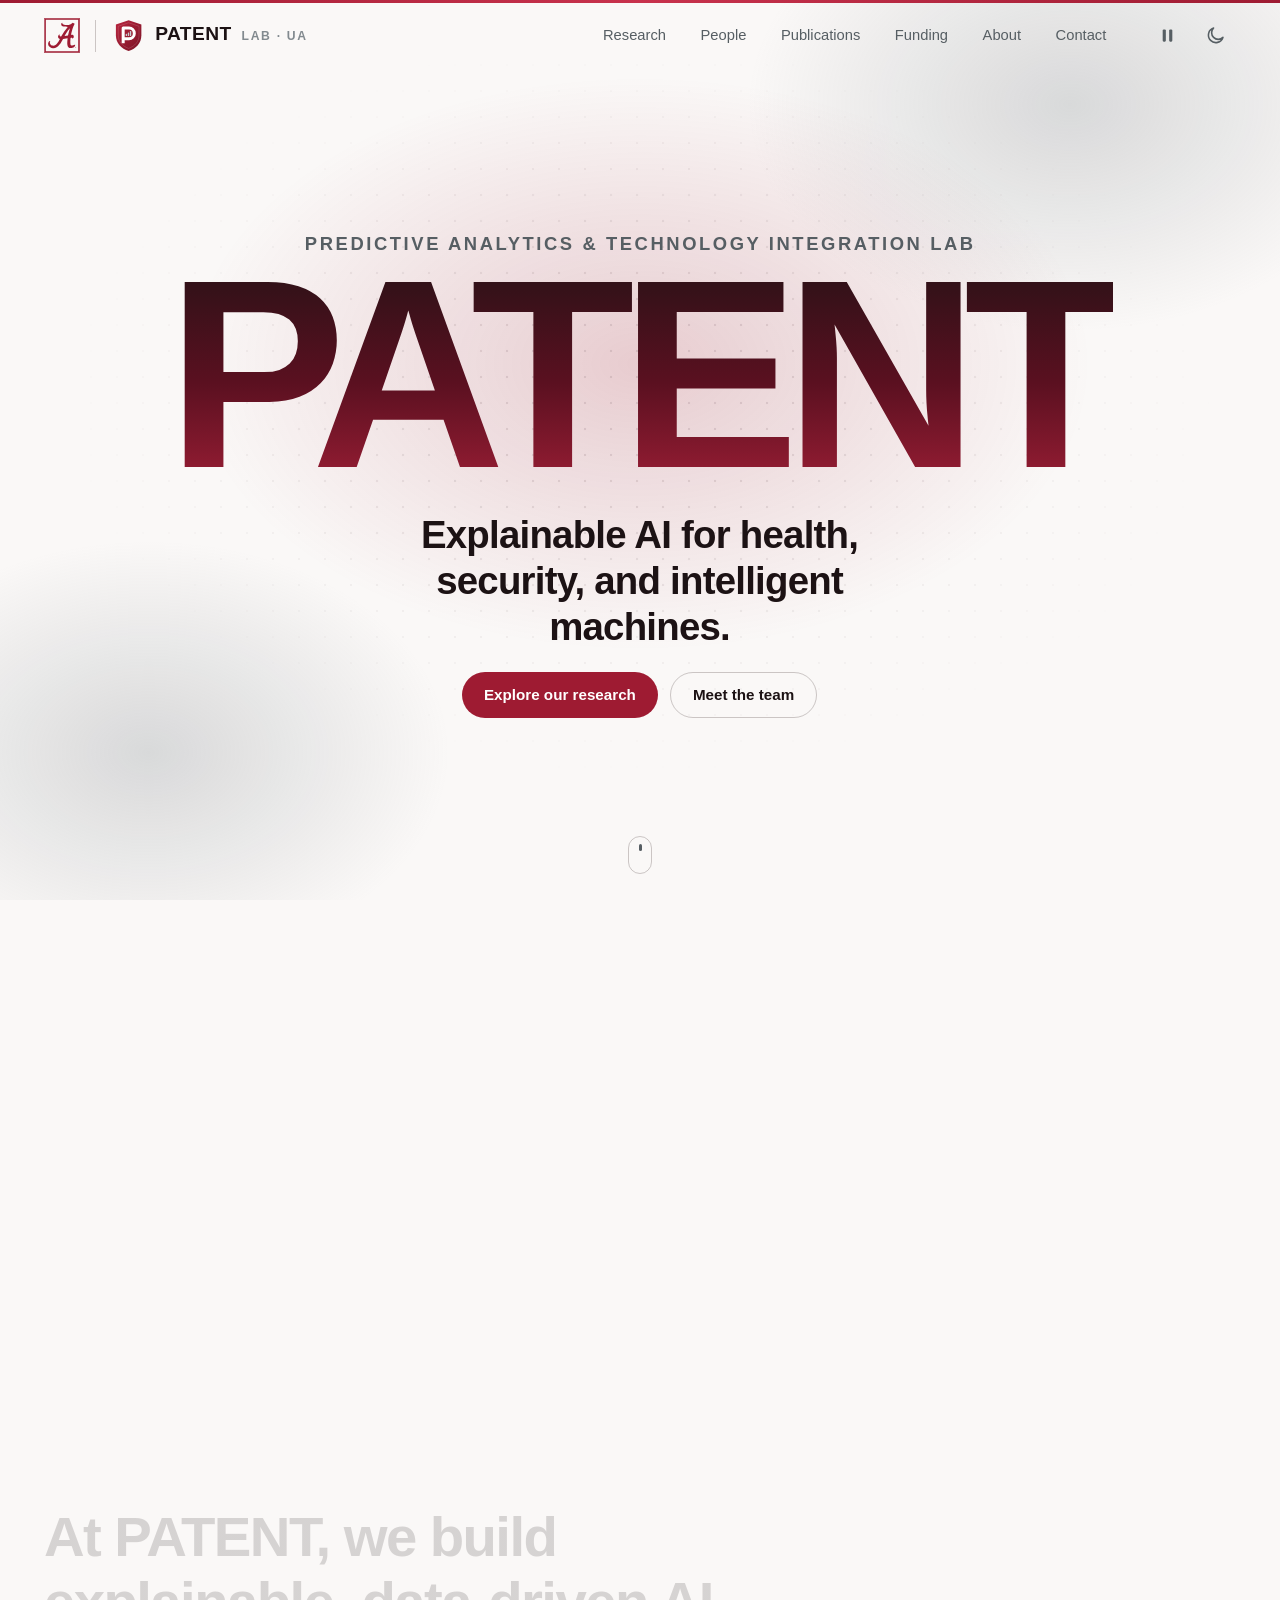
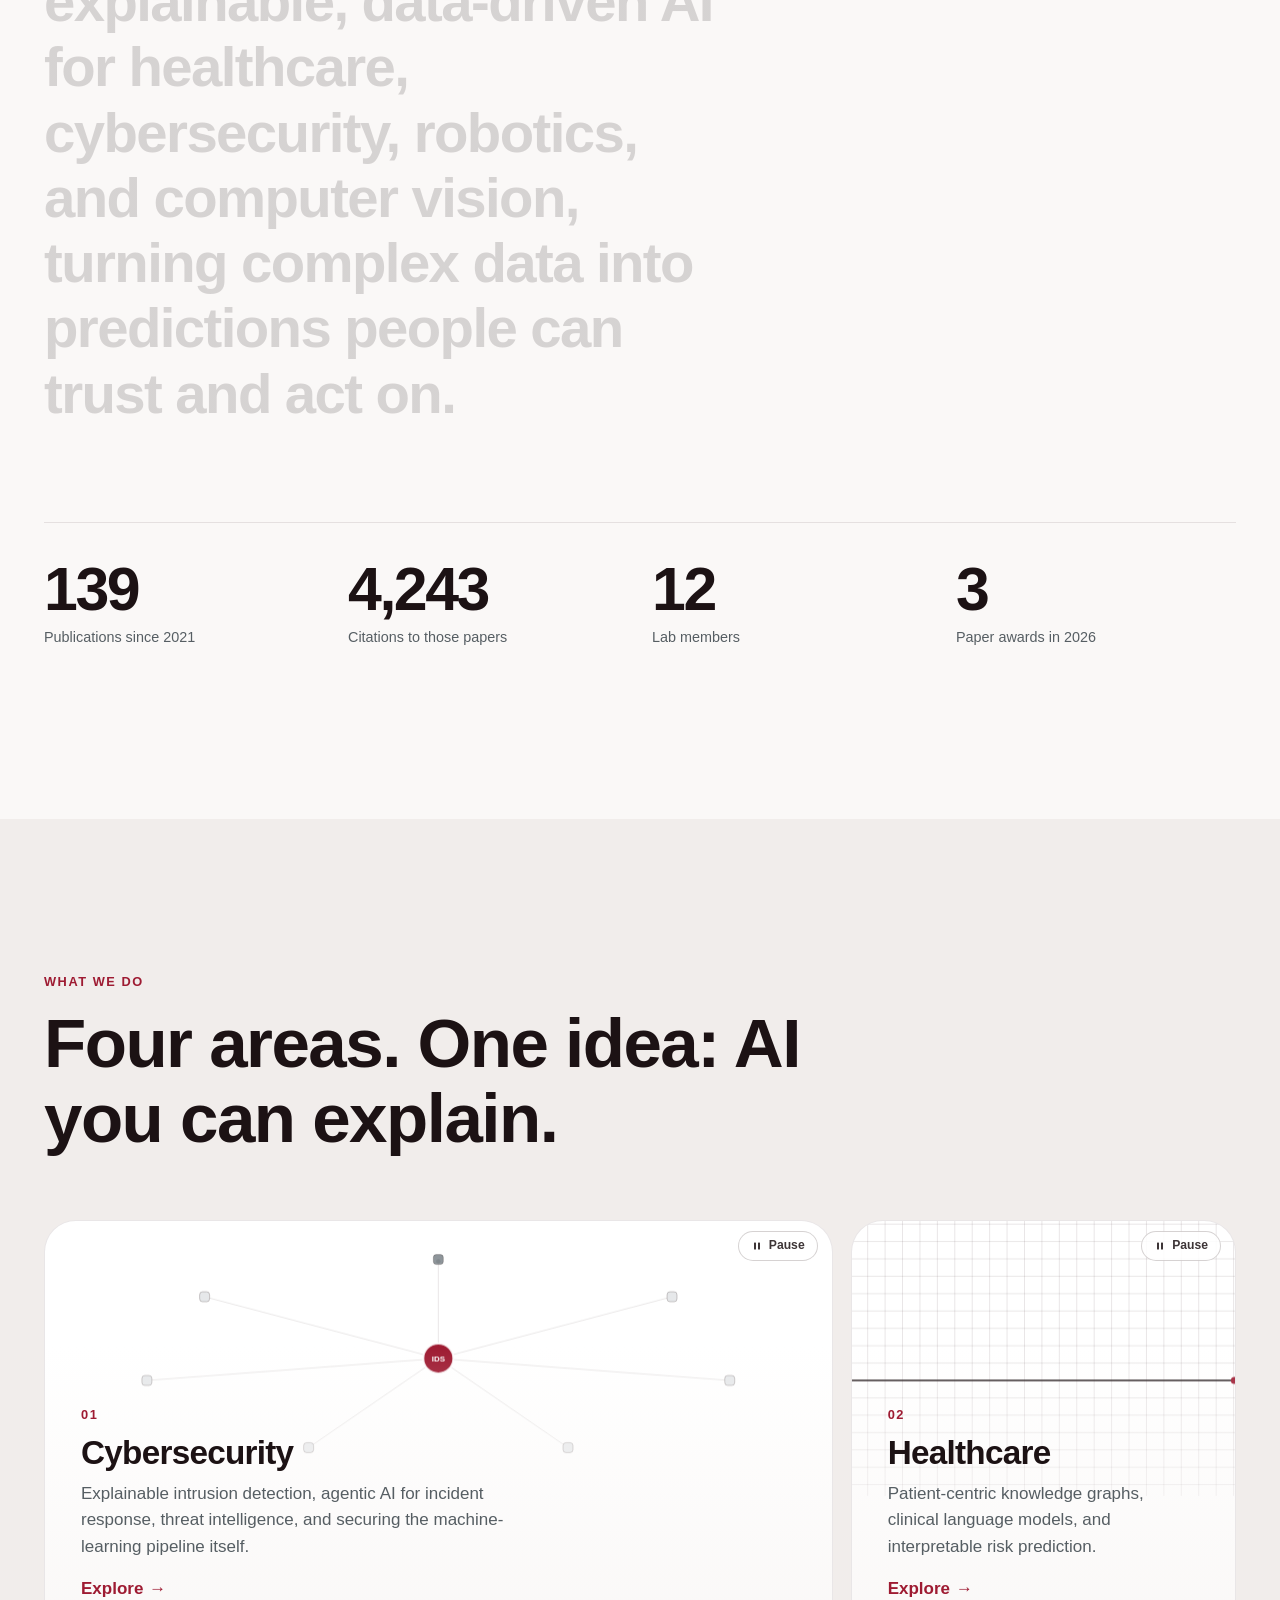
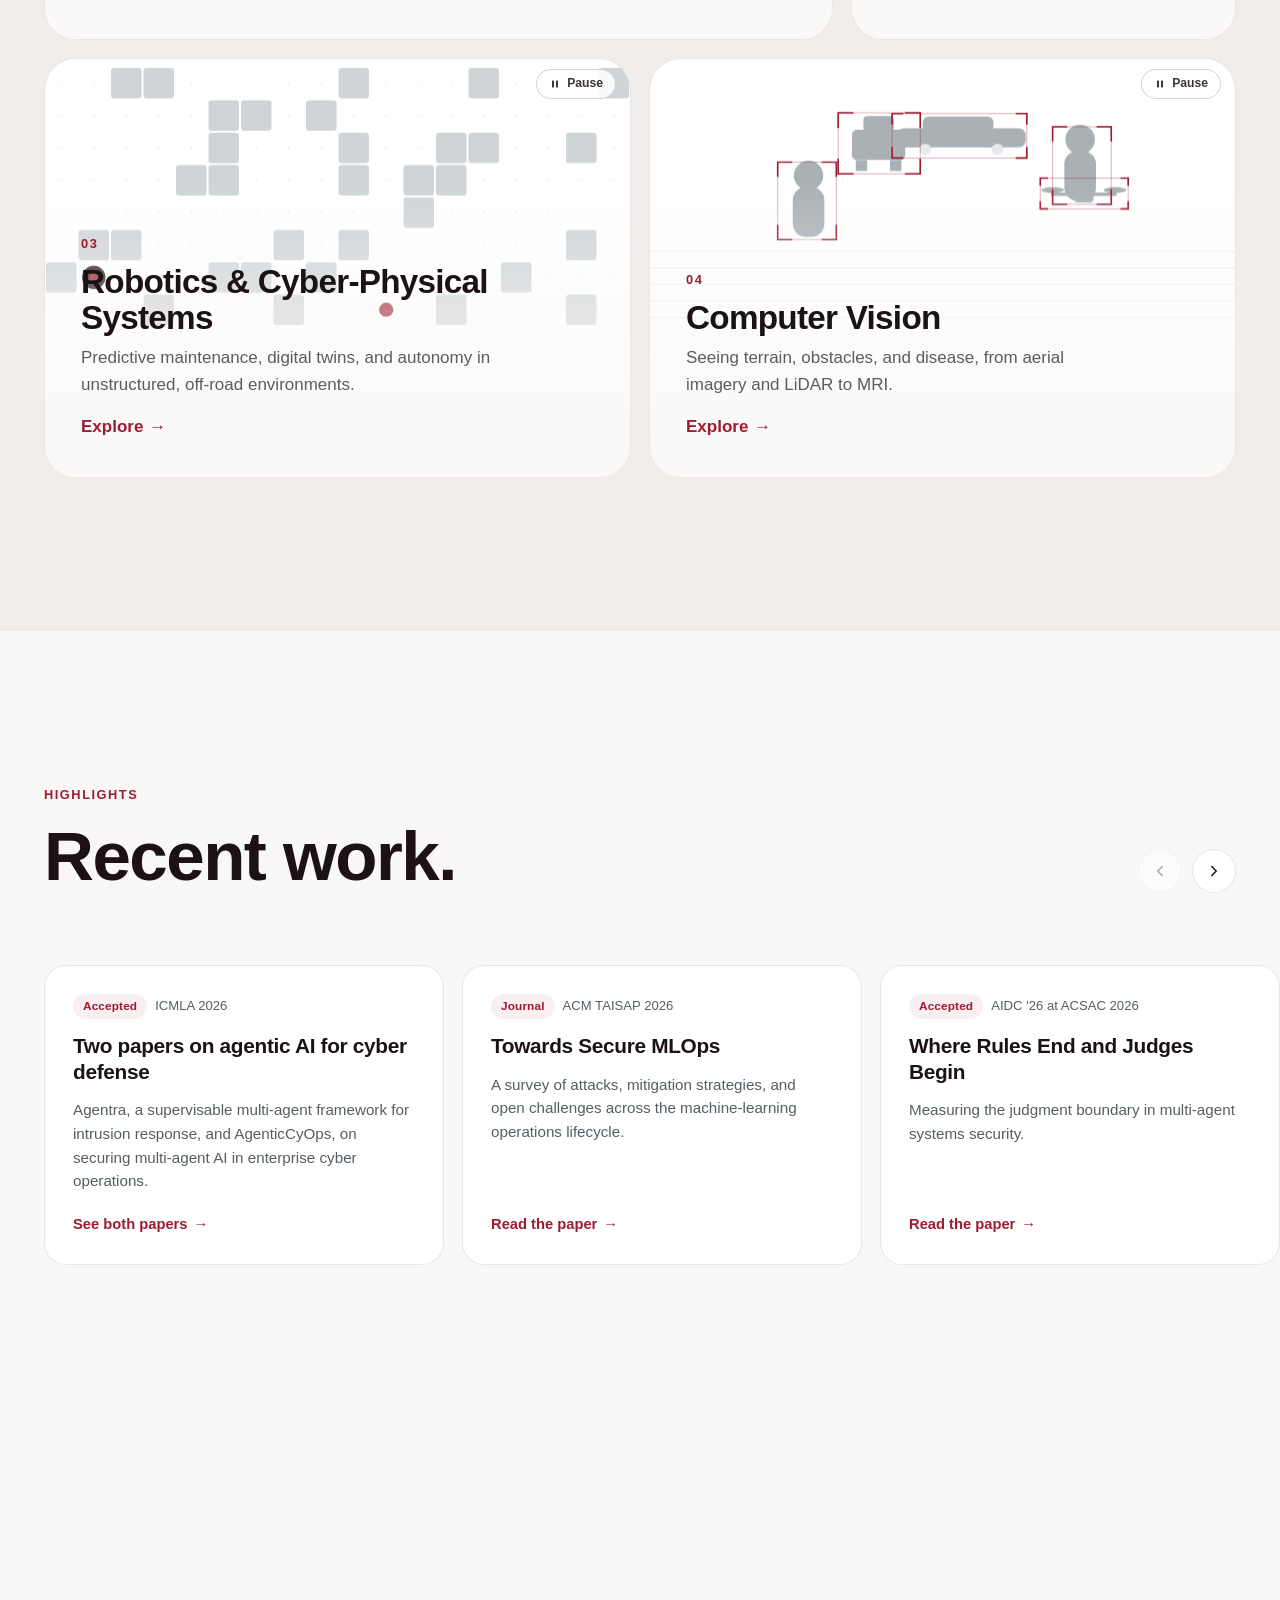
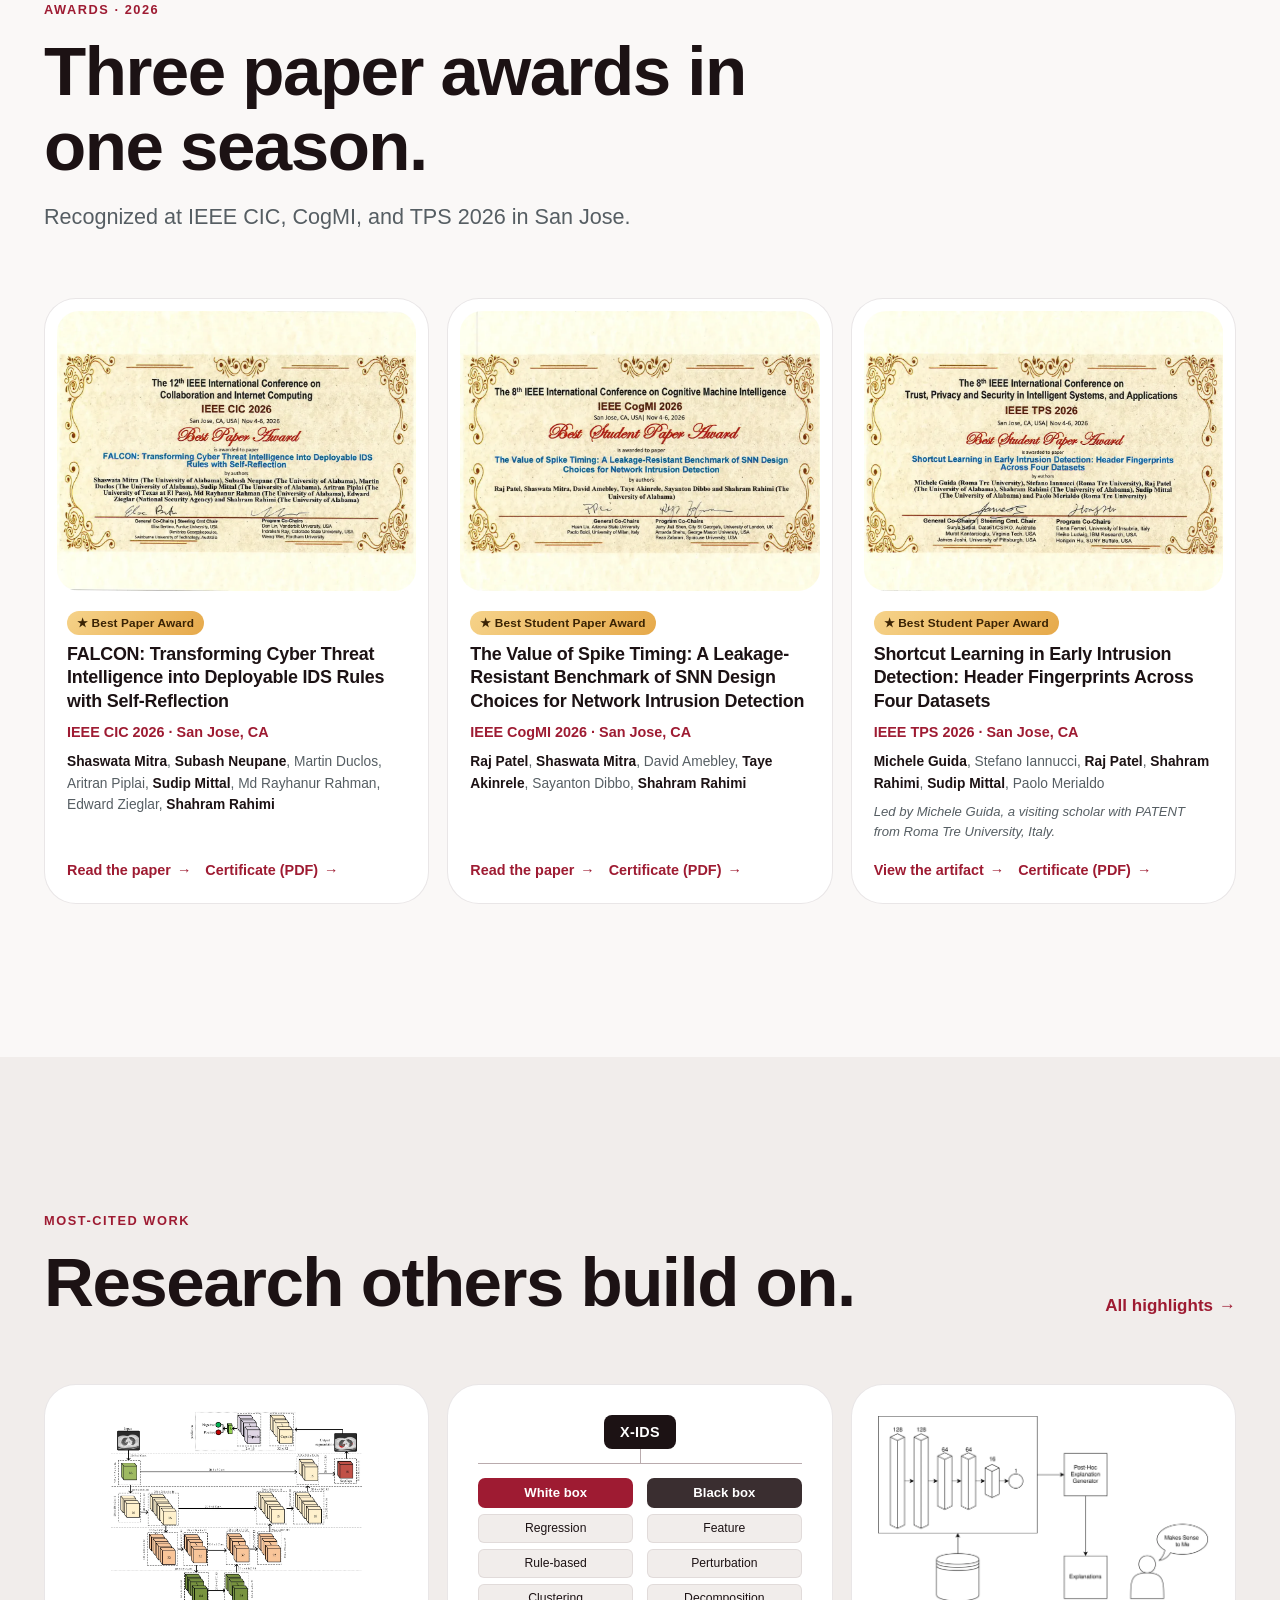
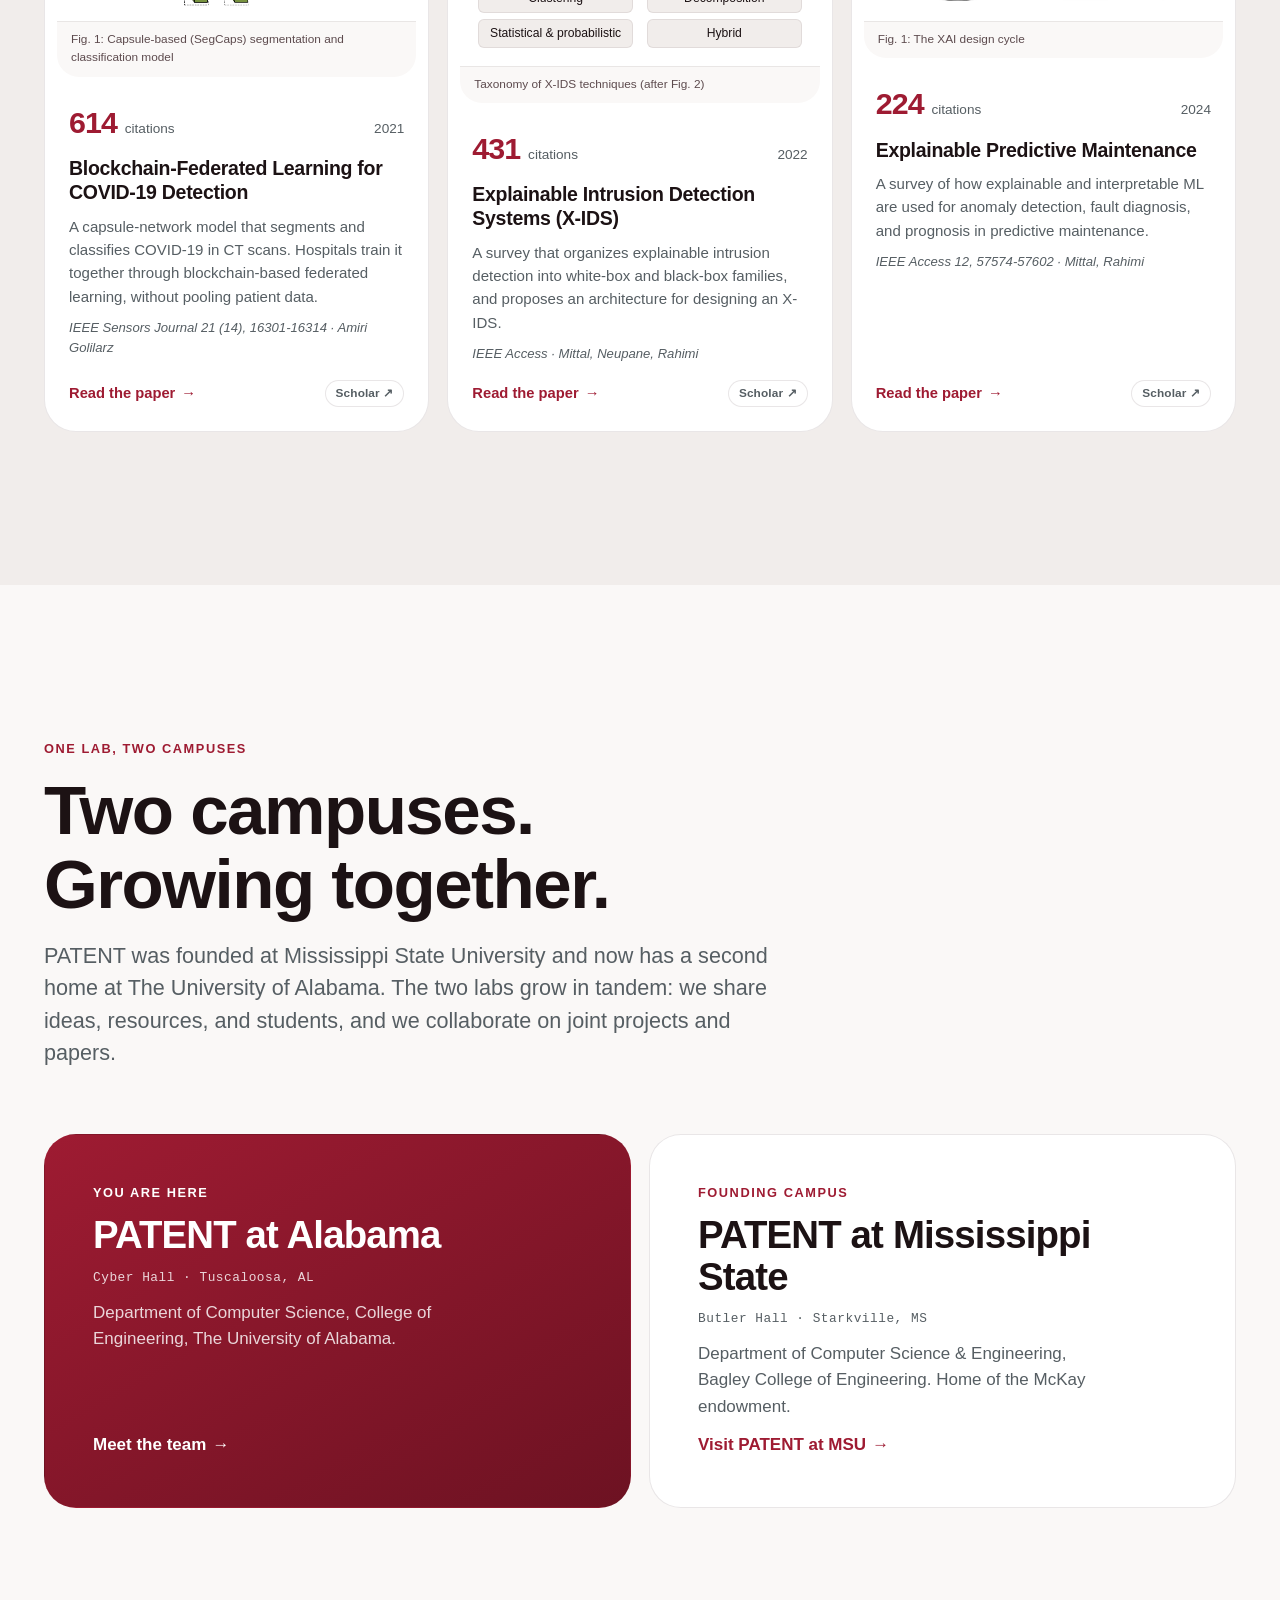
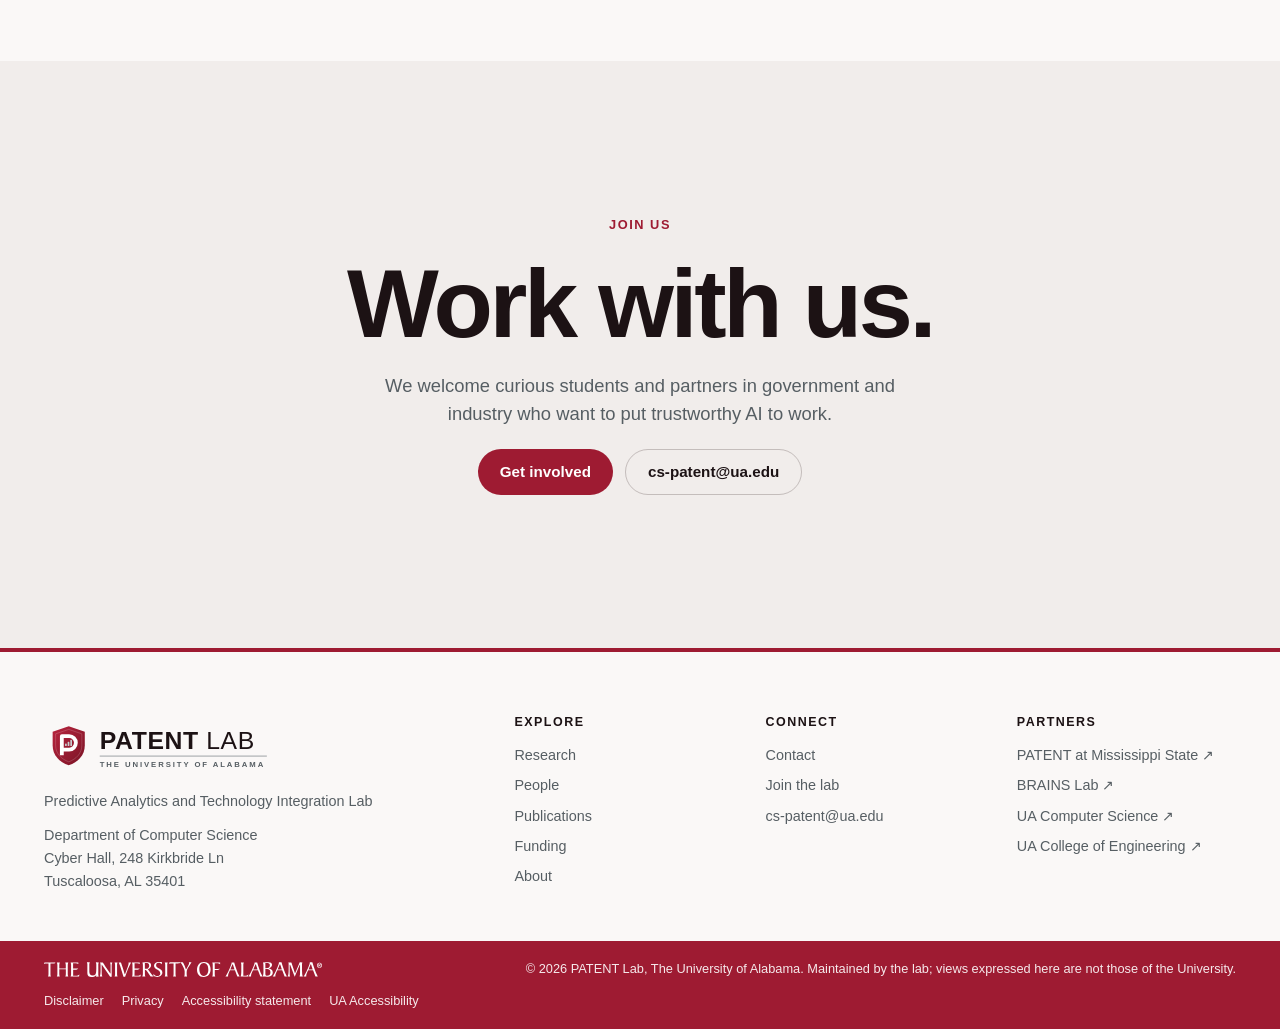
==== commit 6c82fca6: "Updated description" ====
--- a/index.html
+++ b/index.html
@@ -200,8 +200,8 @@
     <div class="wrap">
       <div class="section__head reveal">
         <span class="eyebrow">One lab, two campuses</span>
-        <h2 id="campuses" class="display">Founded at Mississippi State. Growing at Alabama.</h2>
-        <p class="lead">PATENT began at Mississippi State University. When founding members moved to The University of Alabama, they re-established the lab in Tuscaloosa. The two labs now work together on joint research.</p>
+        <h2 id="campuses" class="display">Two campuses. Growing together.</h2>
+        <p class="lead">PATENT was founded at Mississippi State University and now has a second home at The University of Alabama. The two labs grow in tandem: we share ideas, resources, and students, and we collaborate on joint projects and papers.</p>
       </div>
       <div class="campuses">
         <div class="campus campus--ua reveal">
@@ -212,7 +212,7 @@
           <a class="link-arrow" href="people.html">Meet the team</a>
         </div>
         <div class="campus reveal" style="--d:.08s">
-          <span class="eyebrow">Where it started</span>
+          <span class="eyebrow">Founding campus</span>
           <h3>PATENT at Mississippi State</h3>
           <span class="campus__pin">Butler Hall · Starkville, MS</span>
           <p>Department of Computer Science &amp; Engineering, Bagley College of Engineering. Home of the McKay endowment.</p>
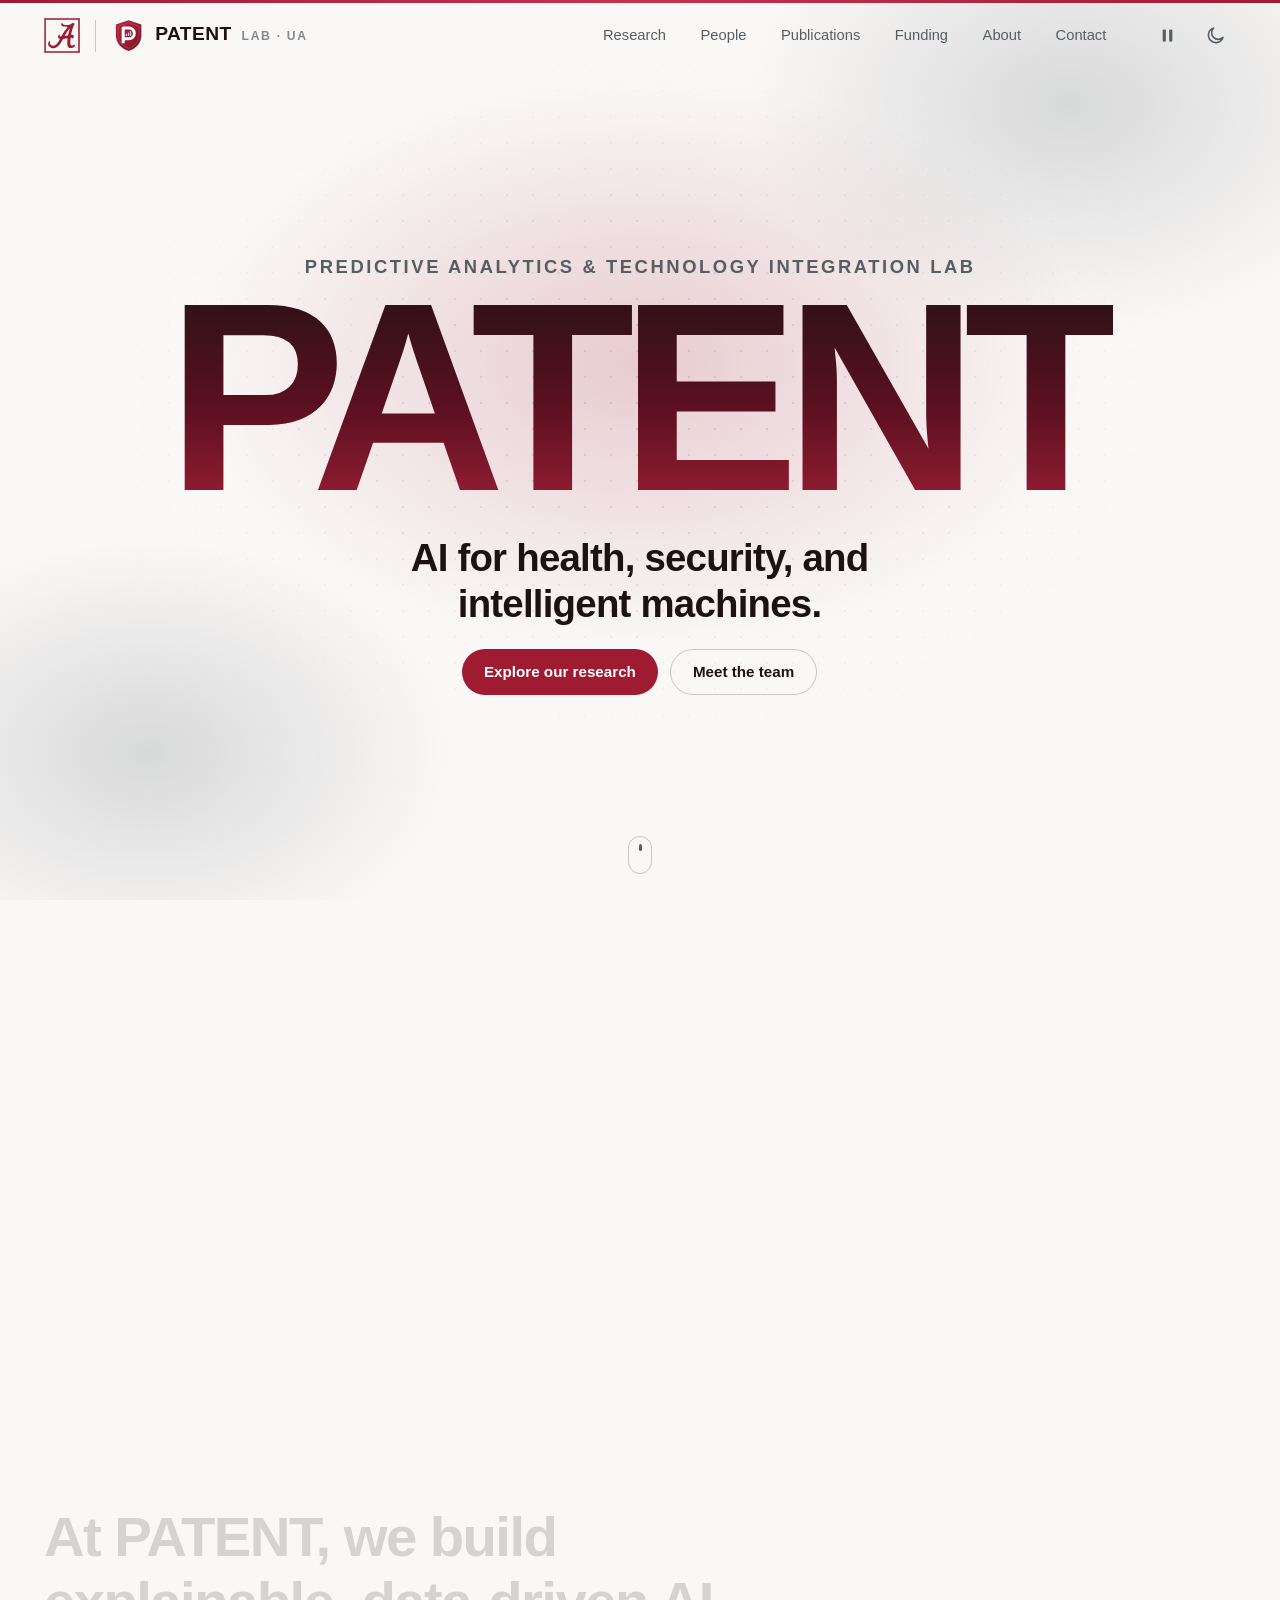
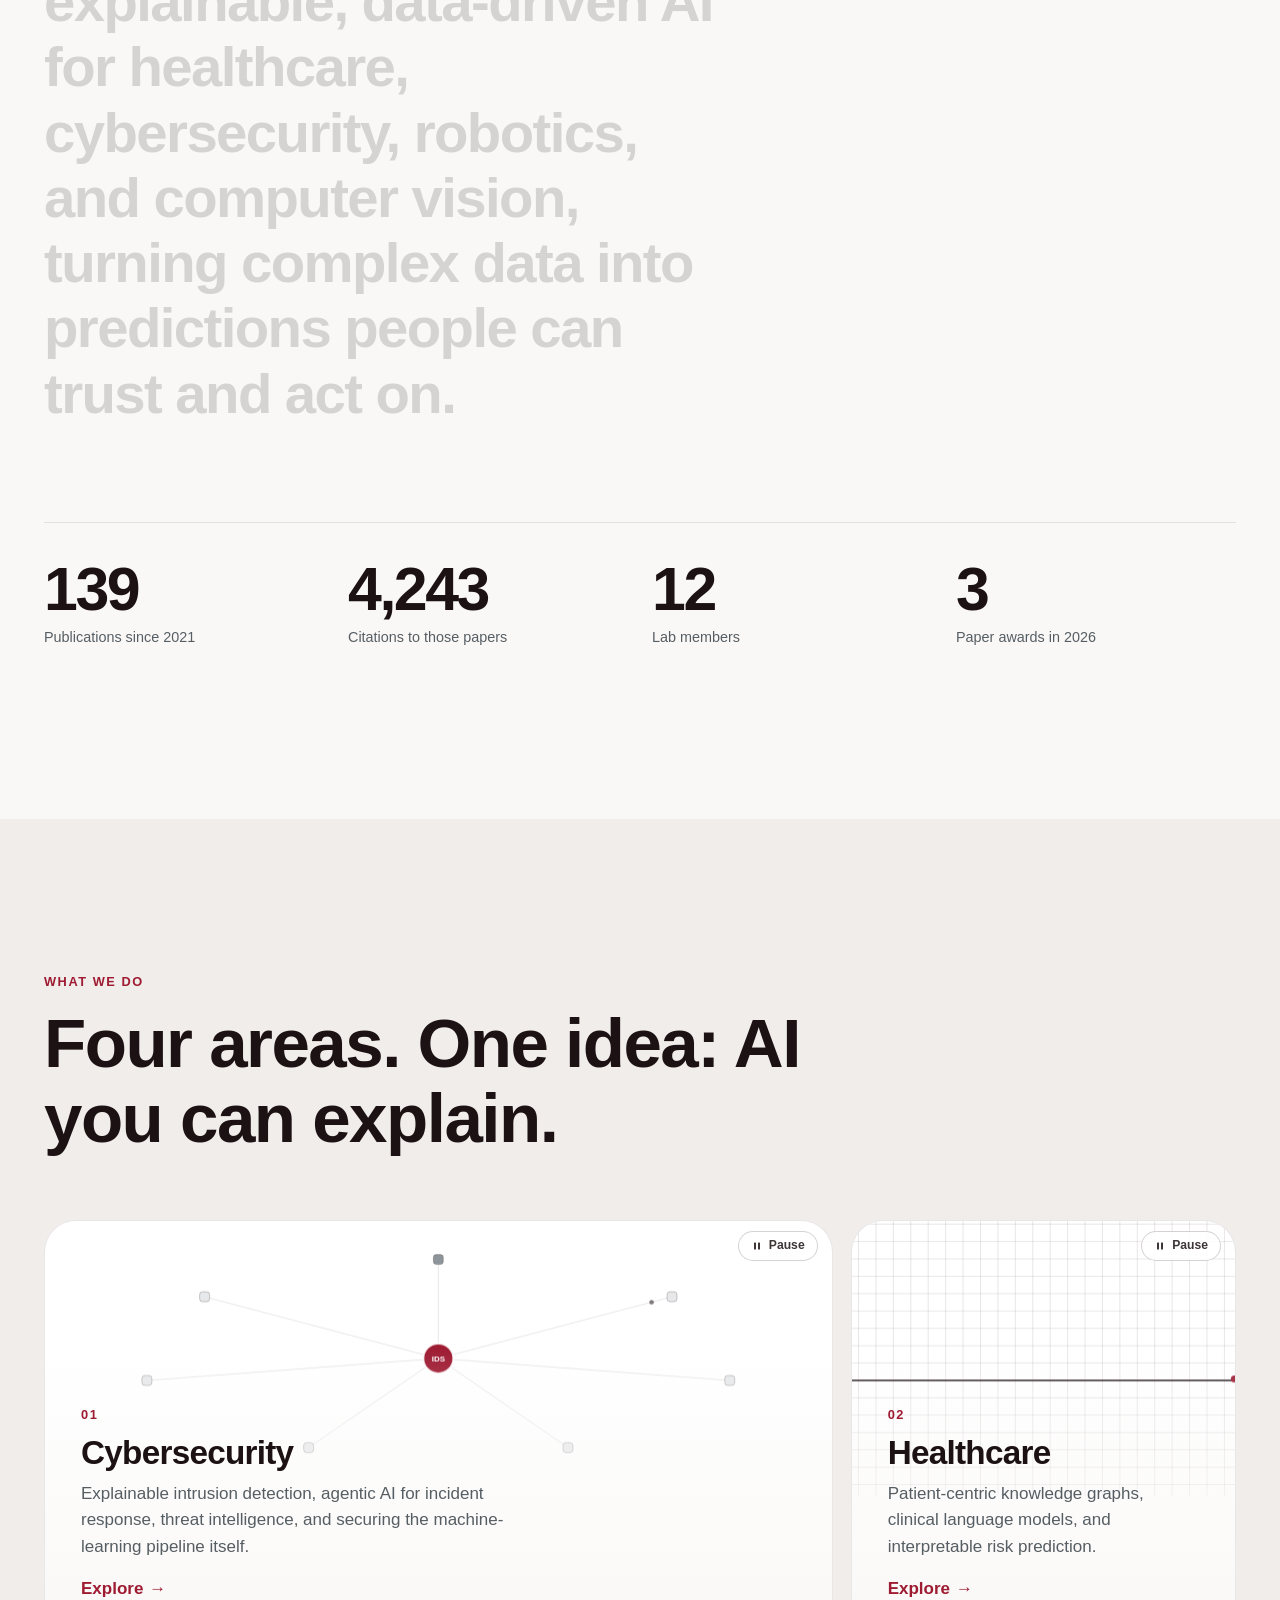
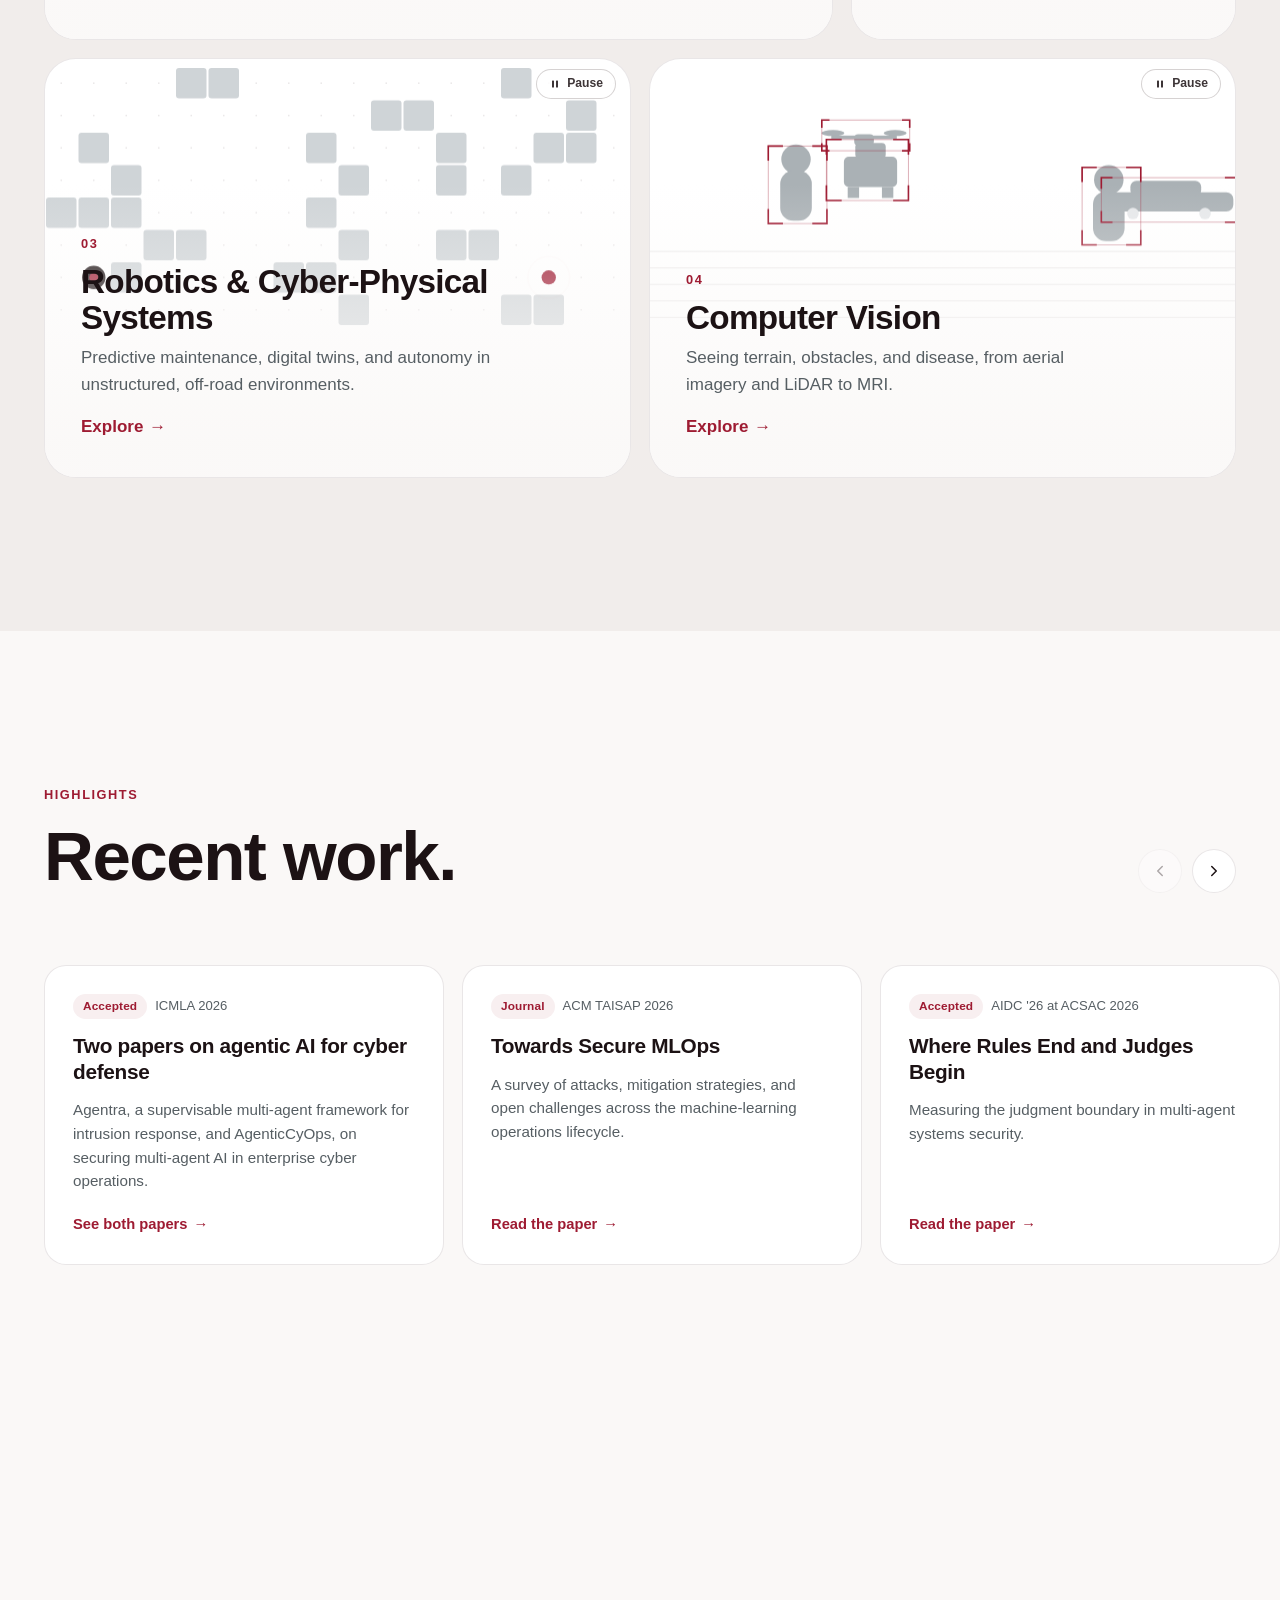
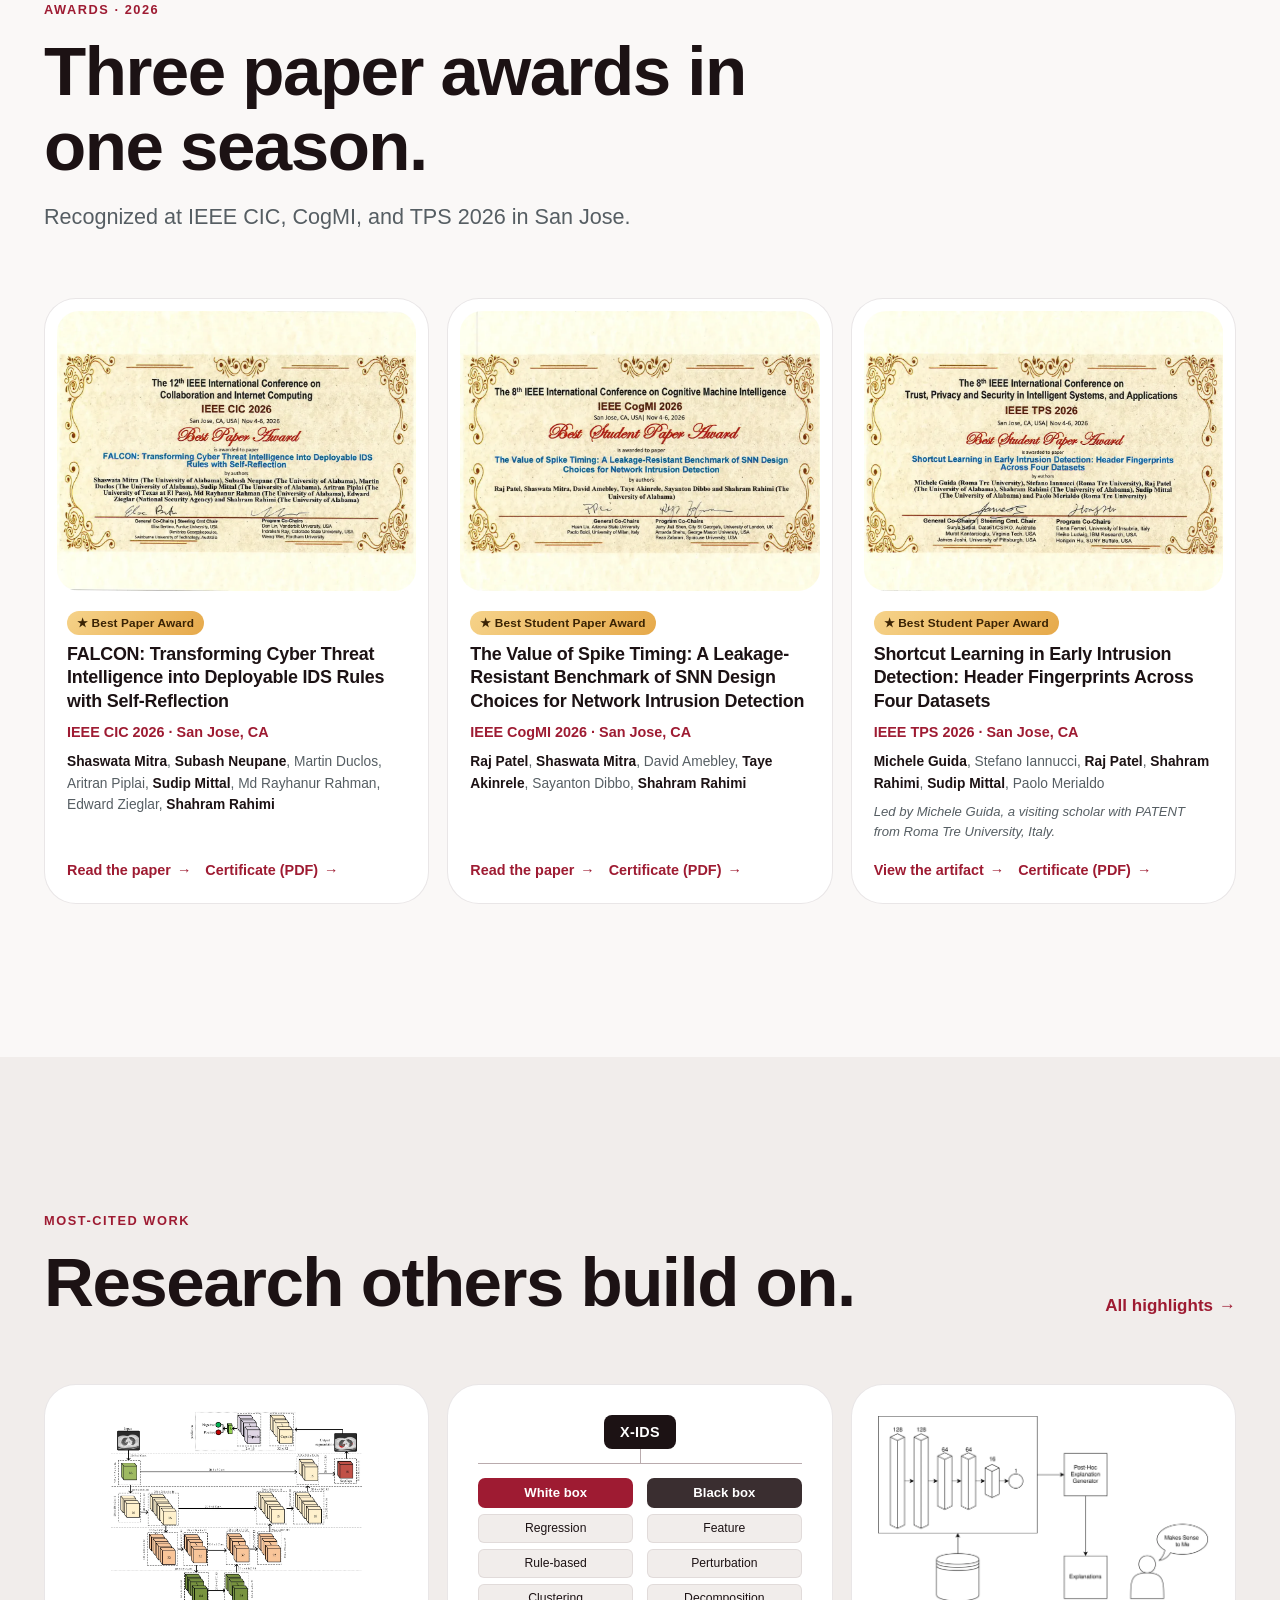
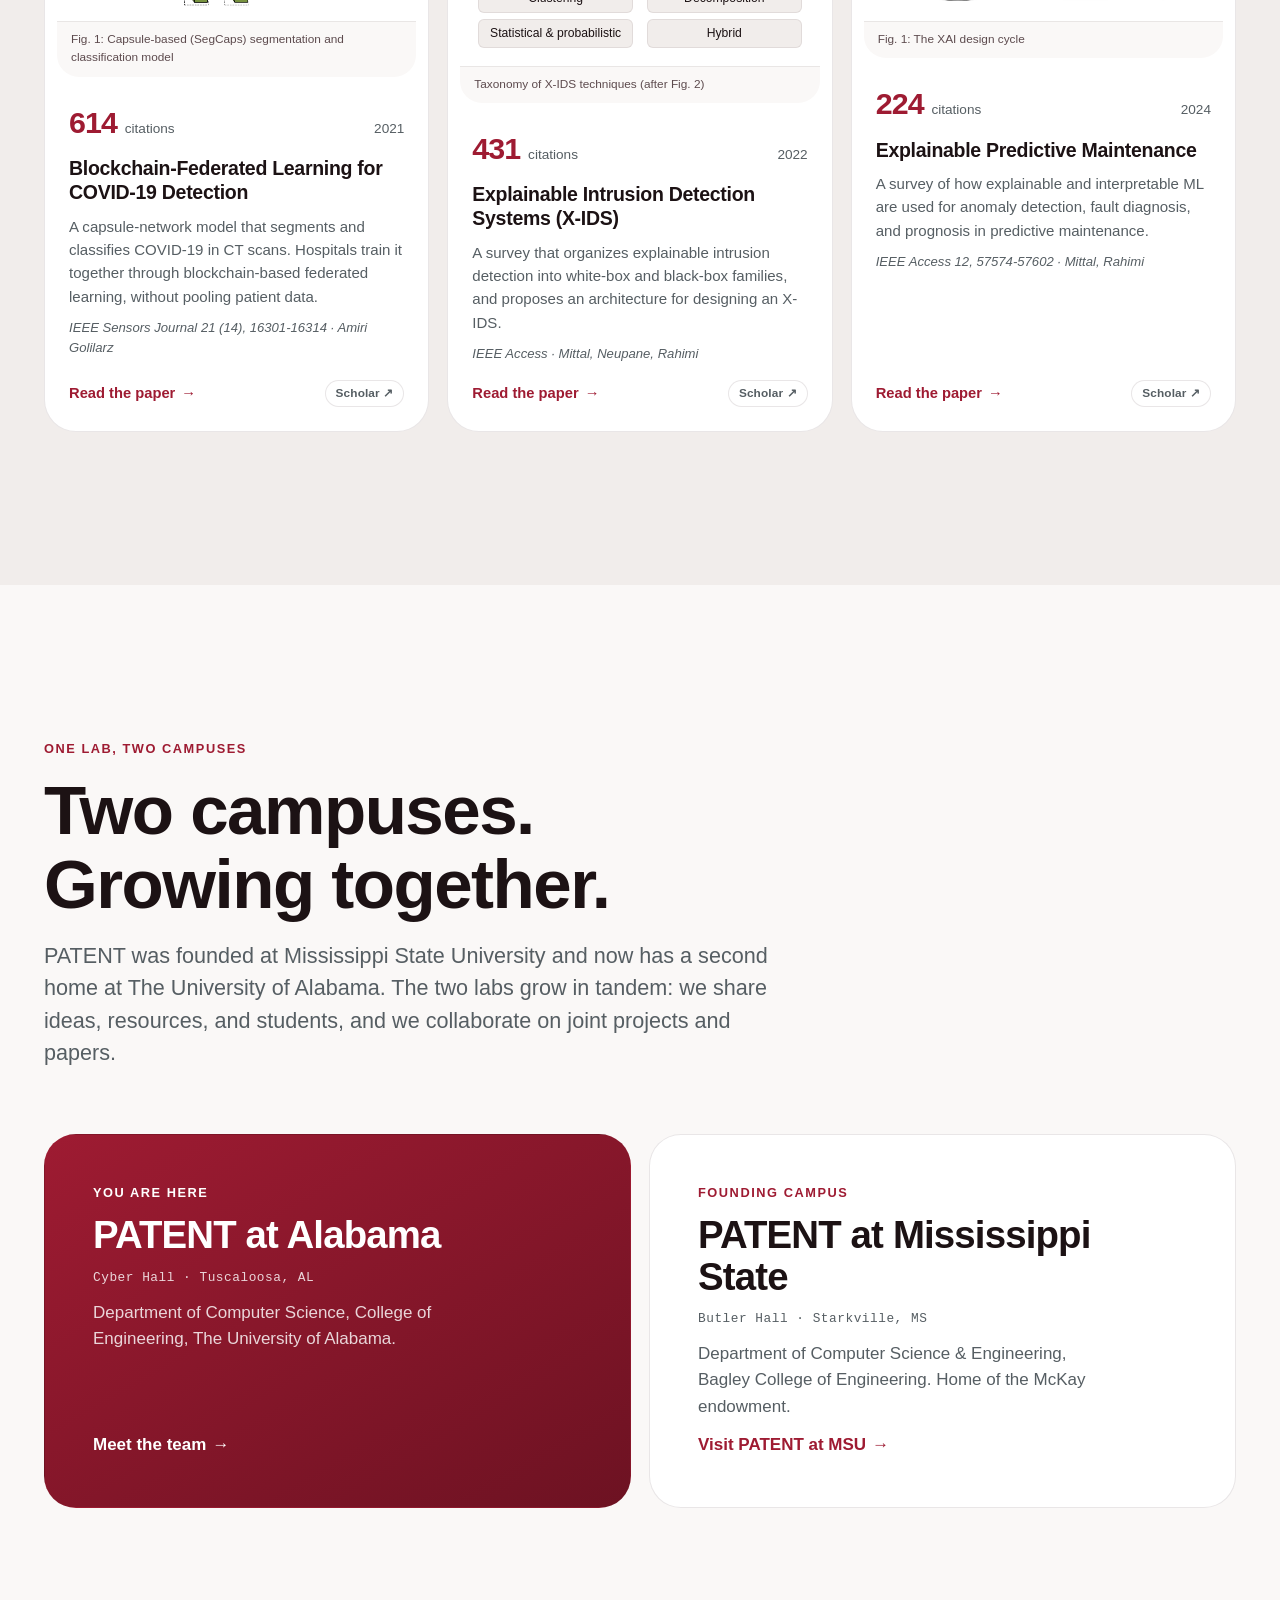
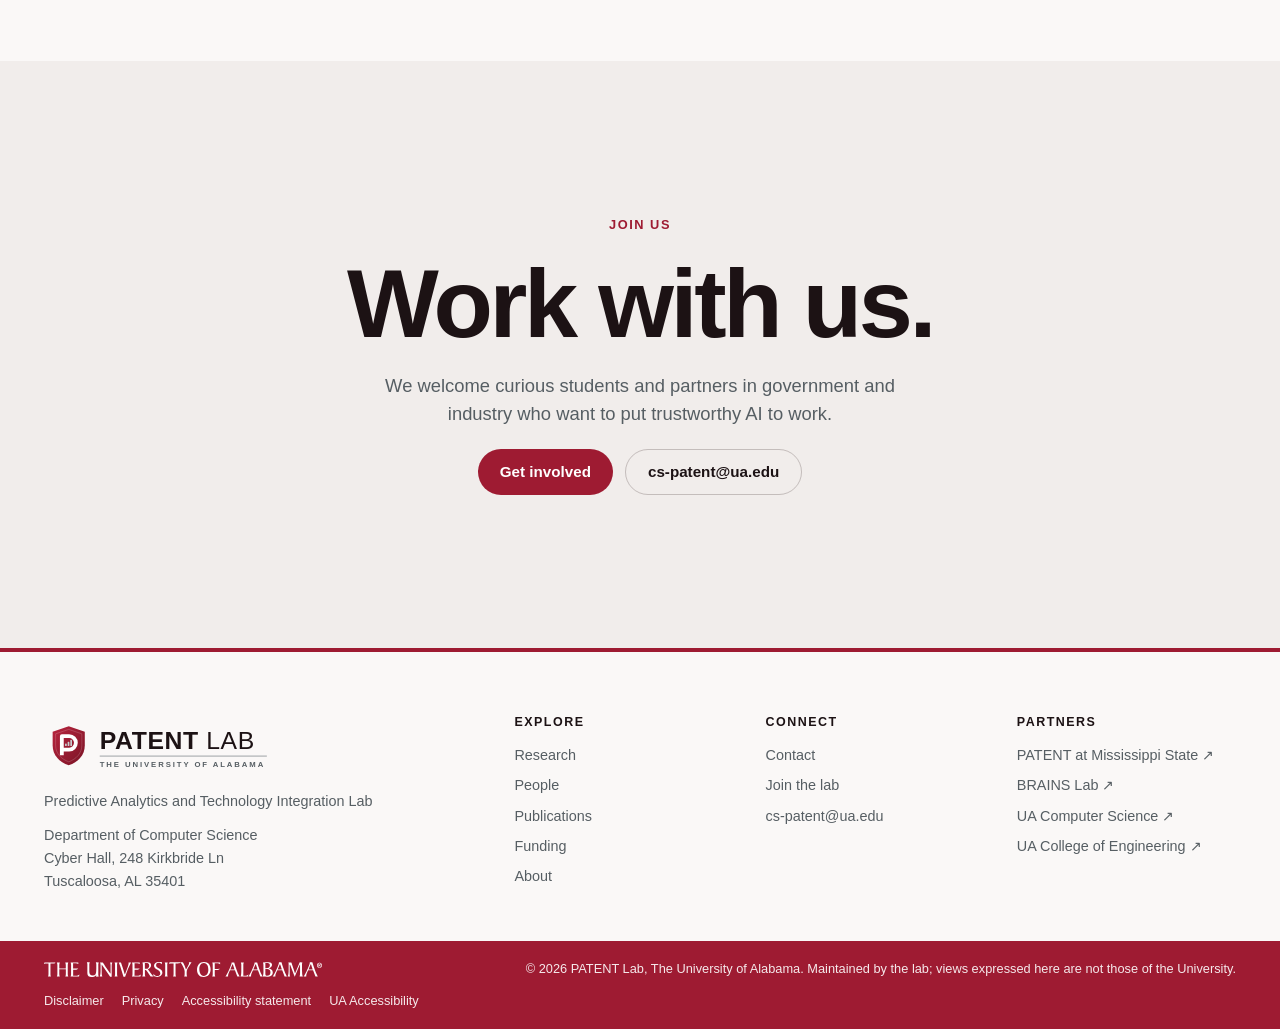
==== commit 4ea85411: "Made changes and Sagar's changes" ====
--- a/index.html
+++ b/index.html
@@ -46,7 +46,7 @@
           <h1><span class="sr-only">PATENT Lab: Predictive Analytics and Technology Integration Lab</span><span class="hero__word" aria-hidden="true">PATENT</span></h1>
         </div>
         <div class="hero__content">
-          <p class="hero__tag">Explainable AI for health, security, and intelligent machines.</p>
+          <p class="hero__tag">AI for health, security, and intelligent machines.</p>
           <div class="btns">
             <a class="btn btn--crimson" href="research.html">Explore our research</a>
             <a class="btn btn--ghost" href="people.html">Meet the team</a>
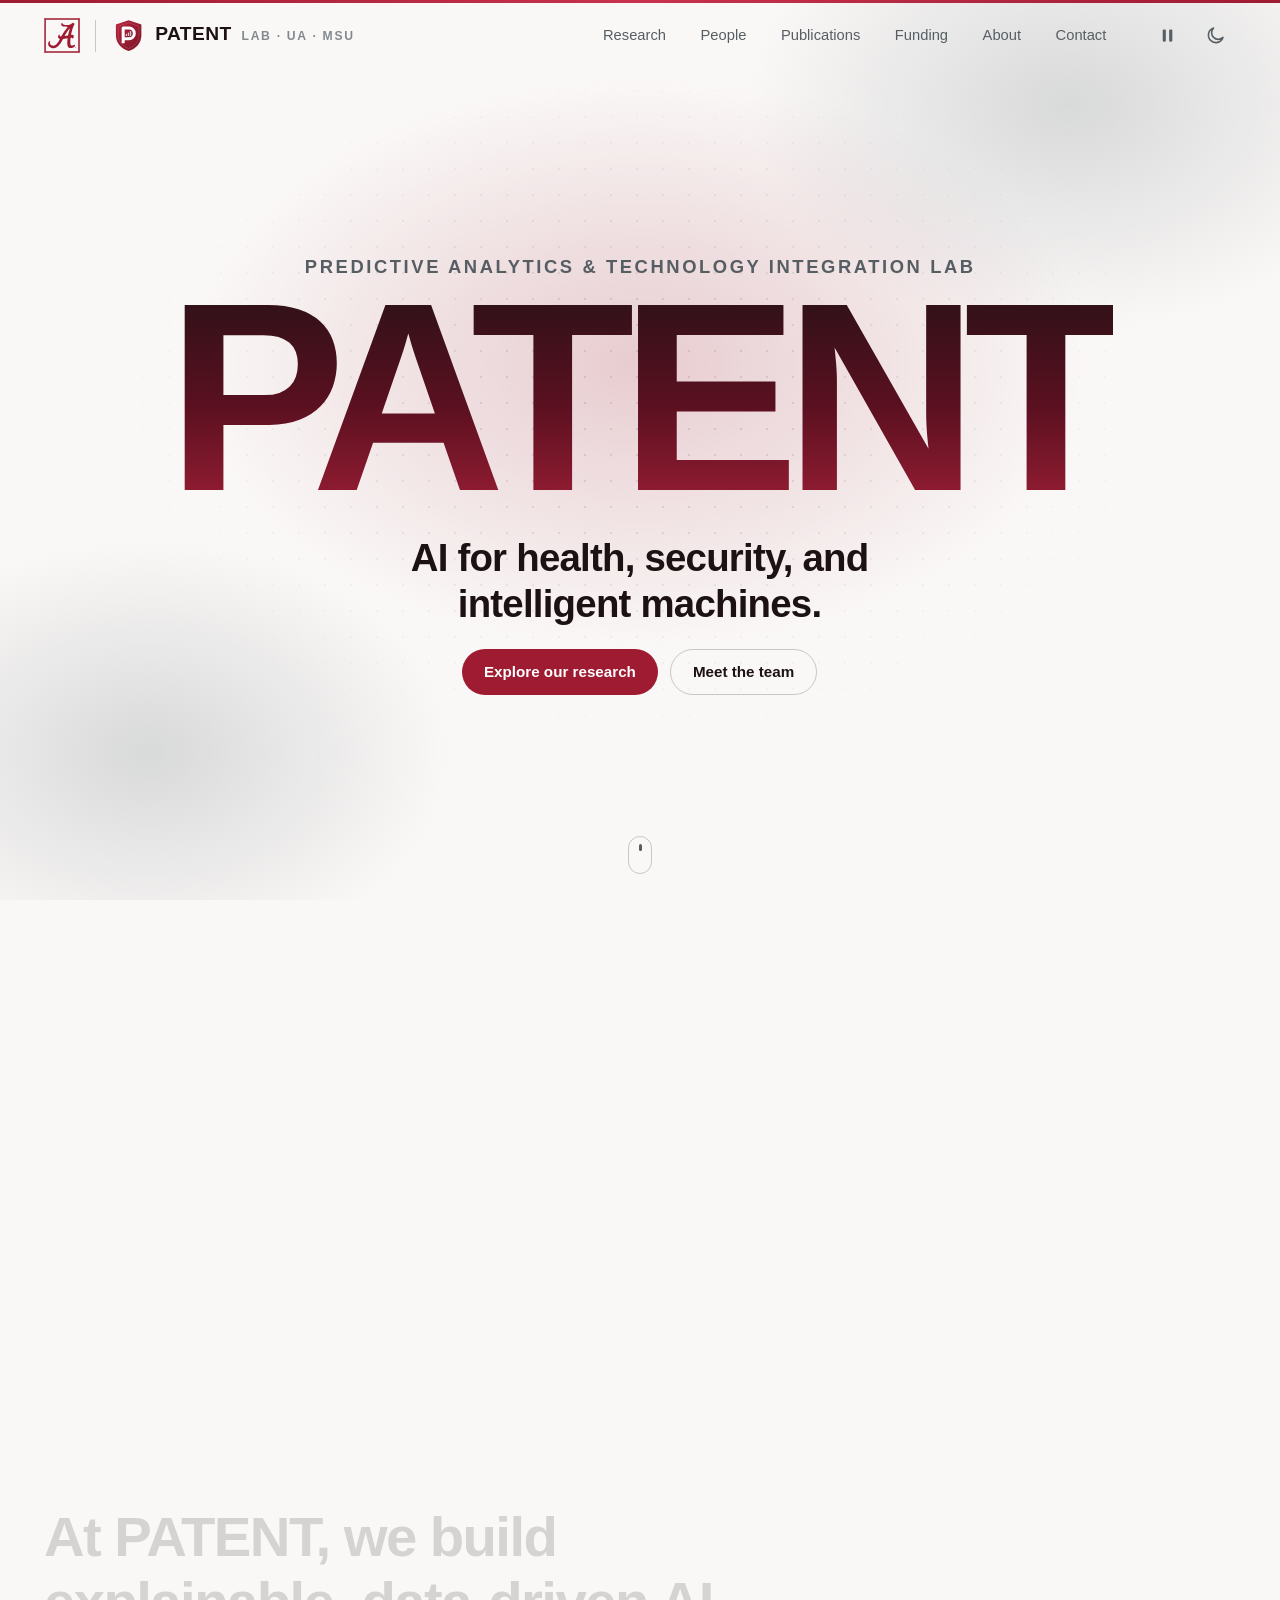
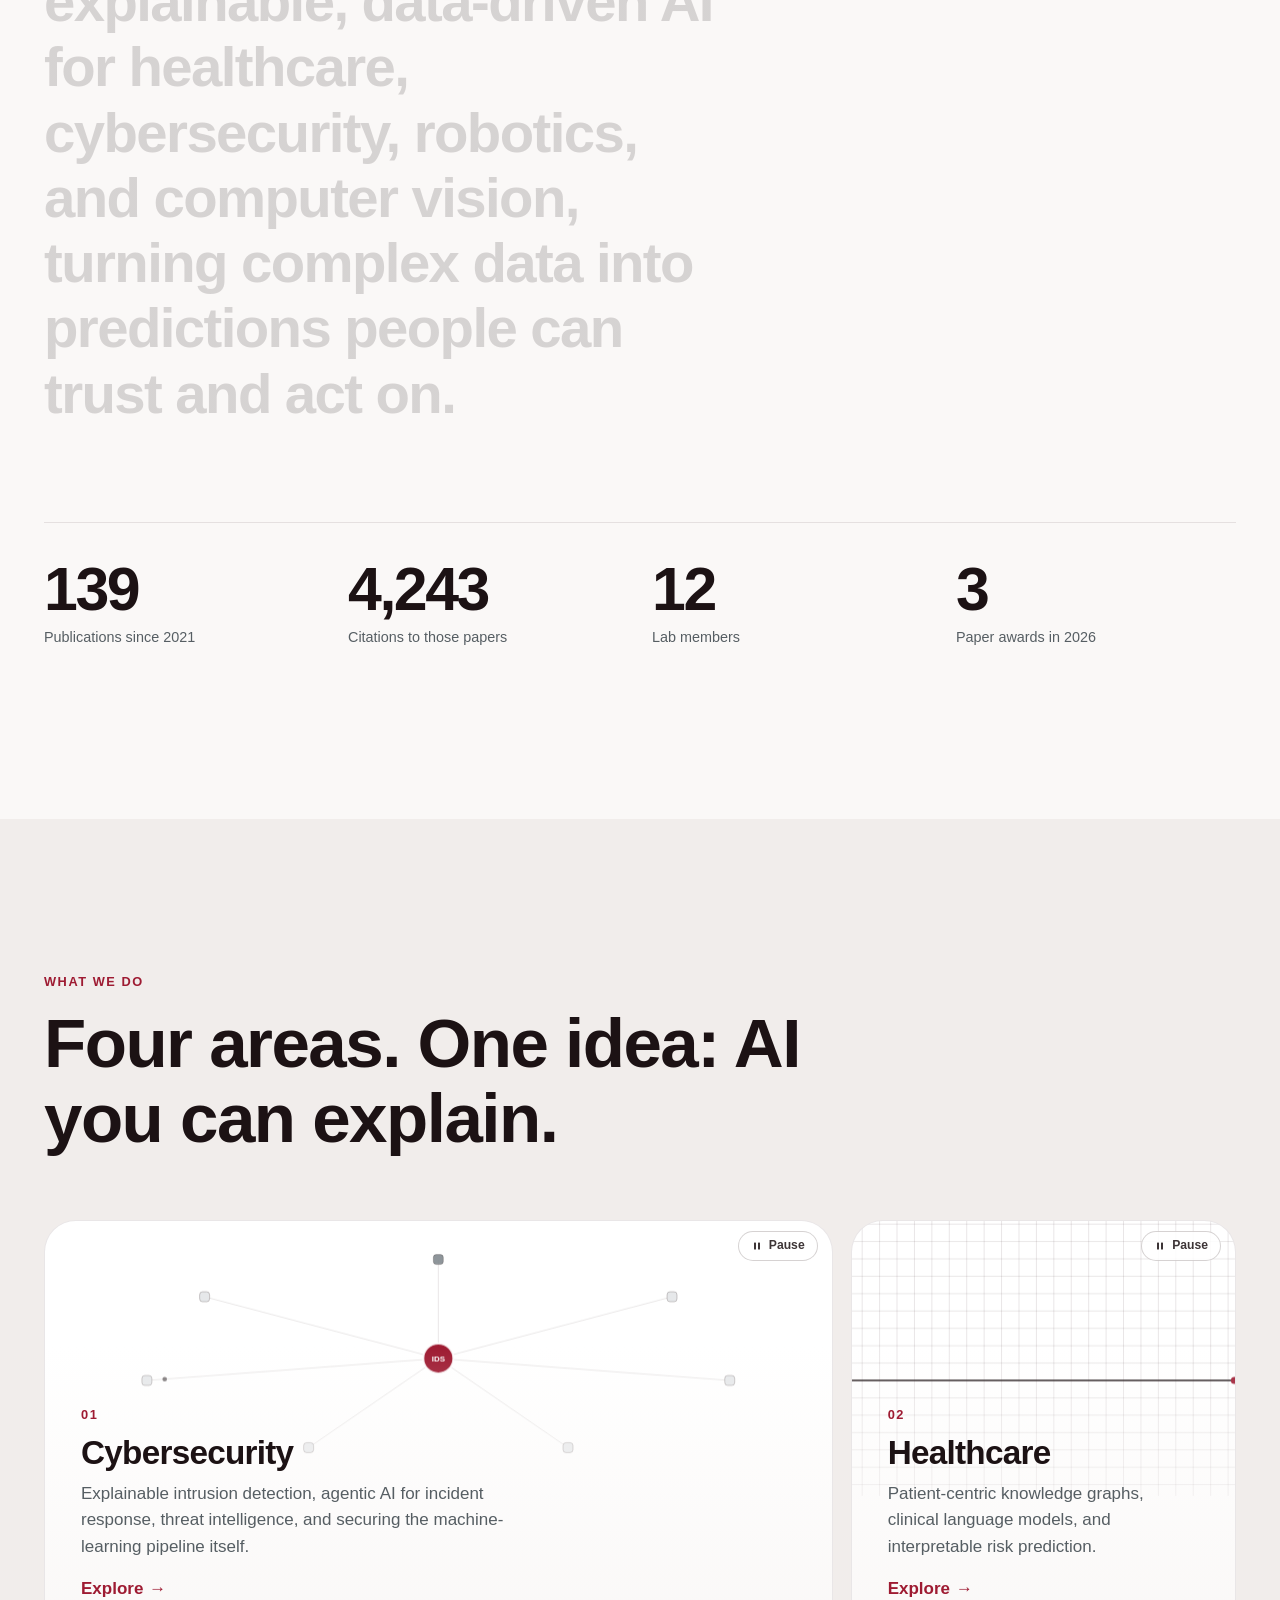
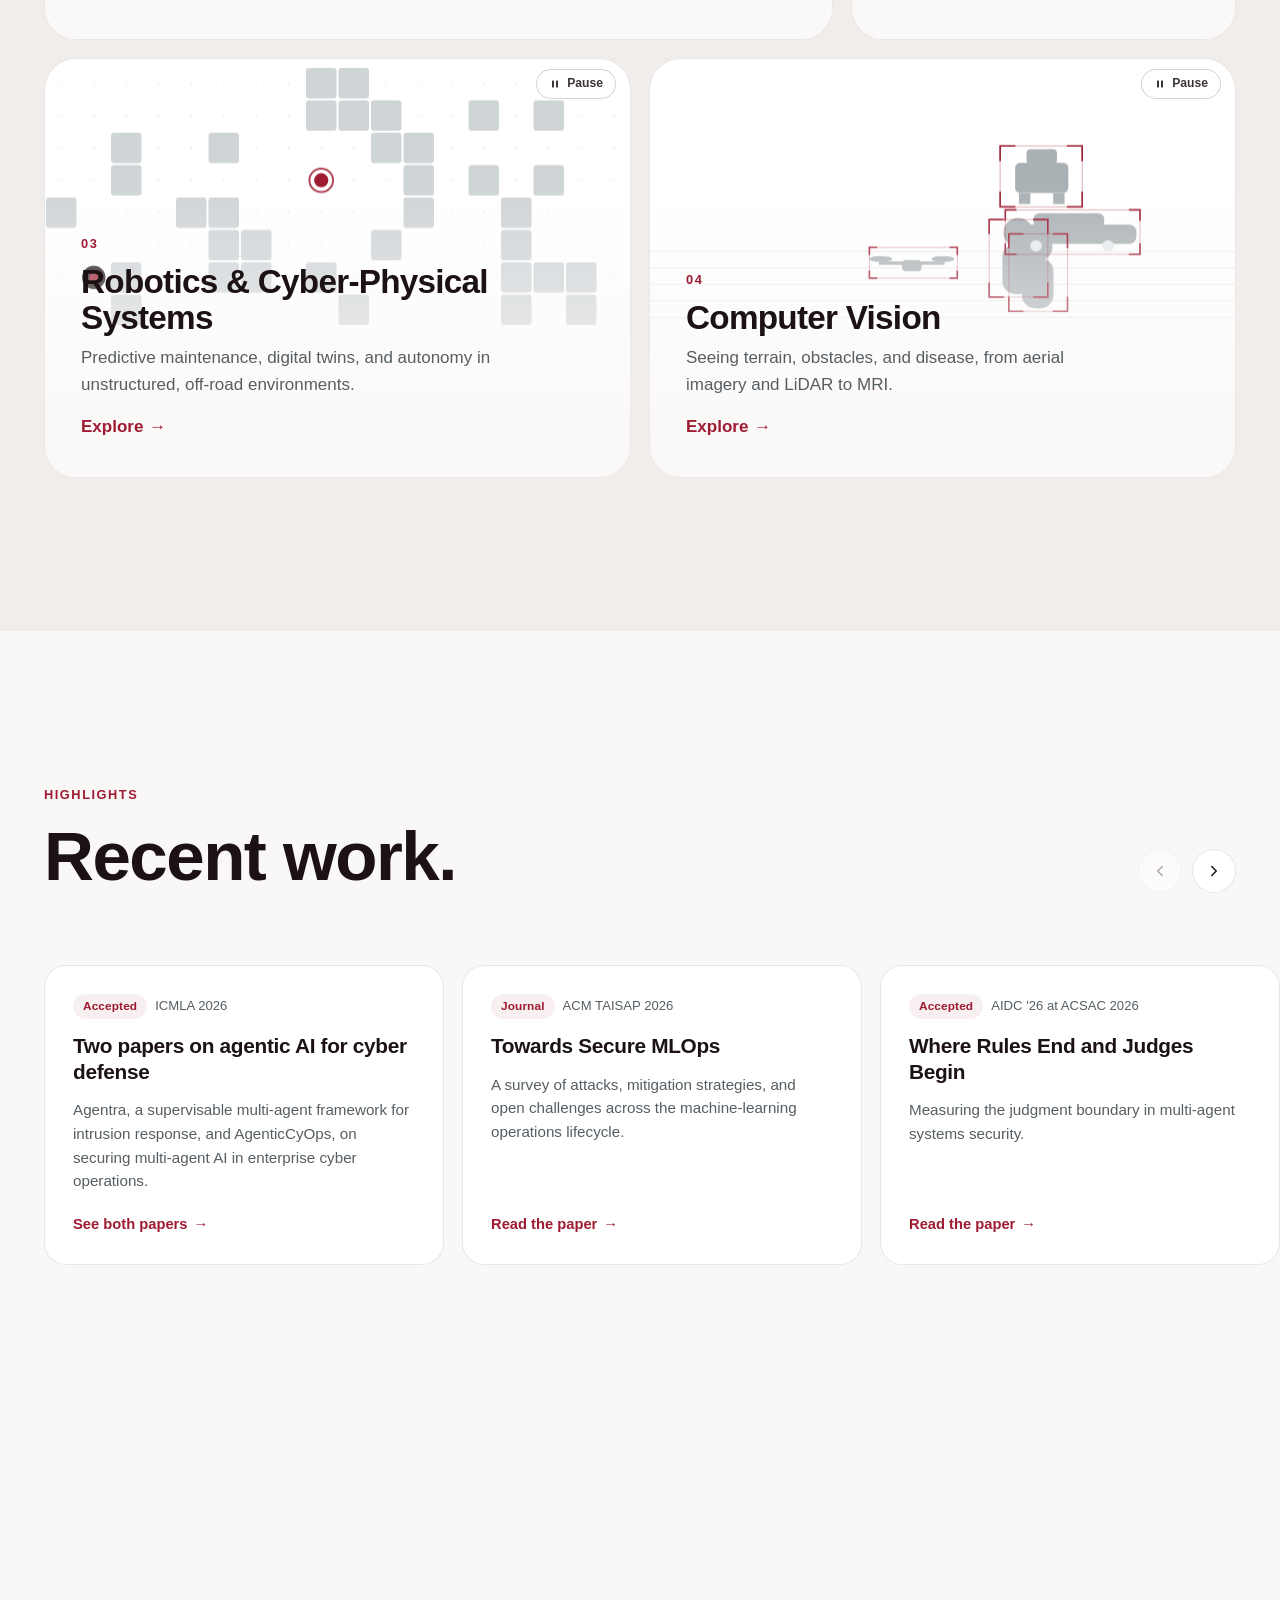
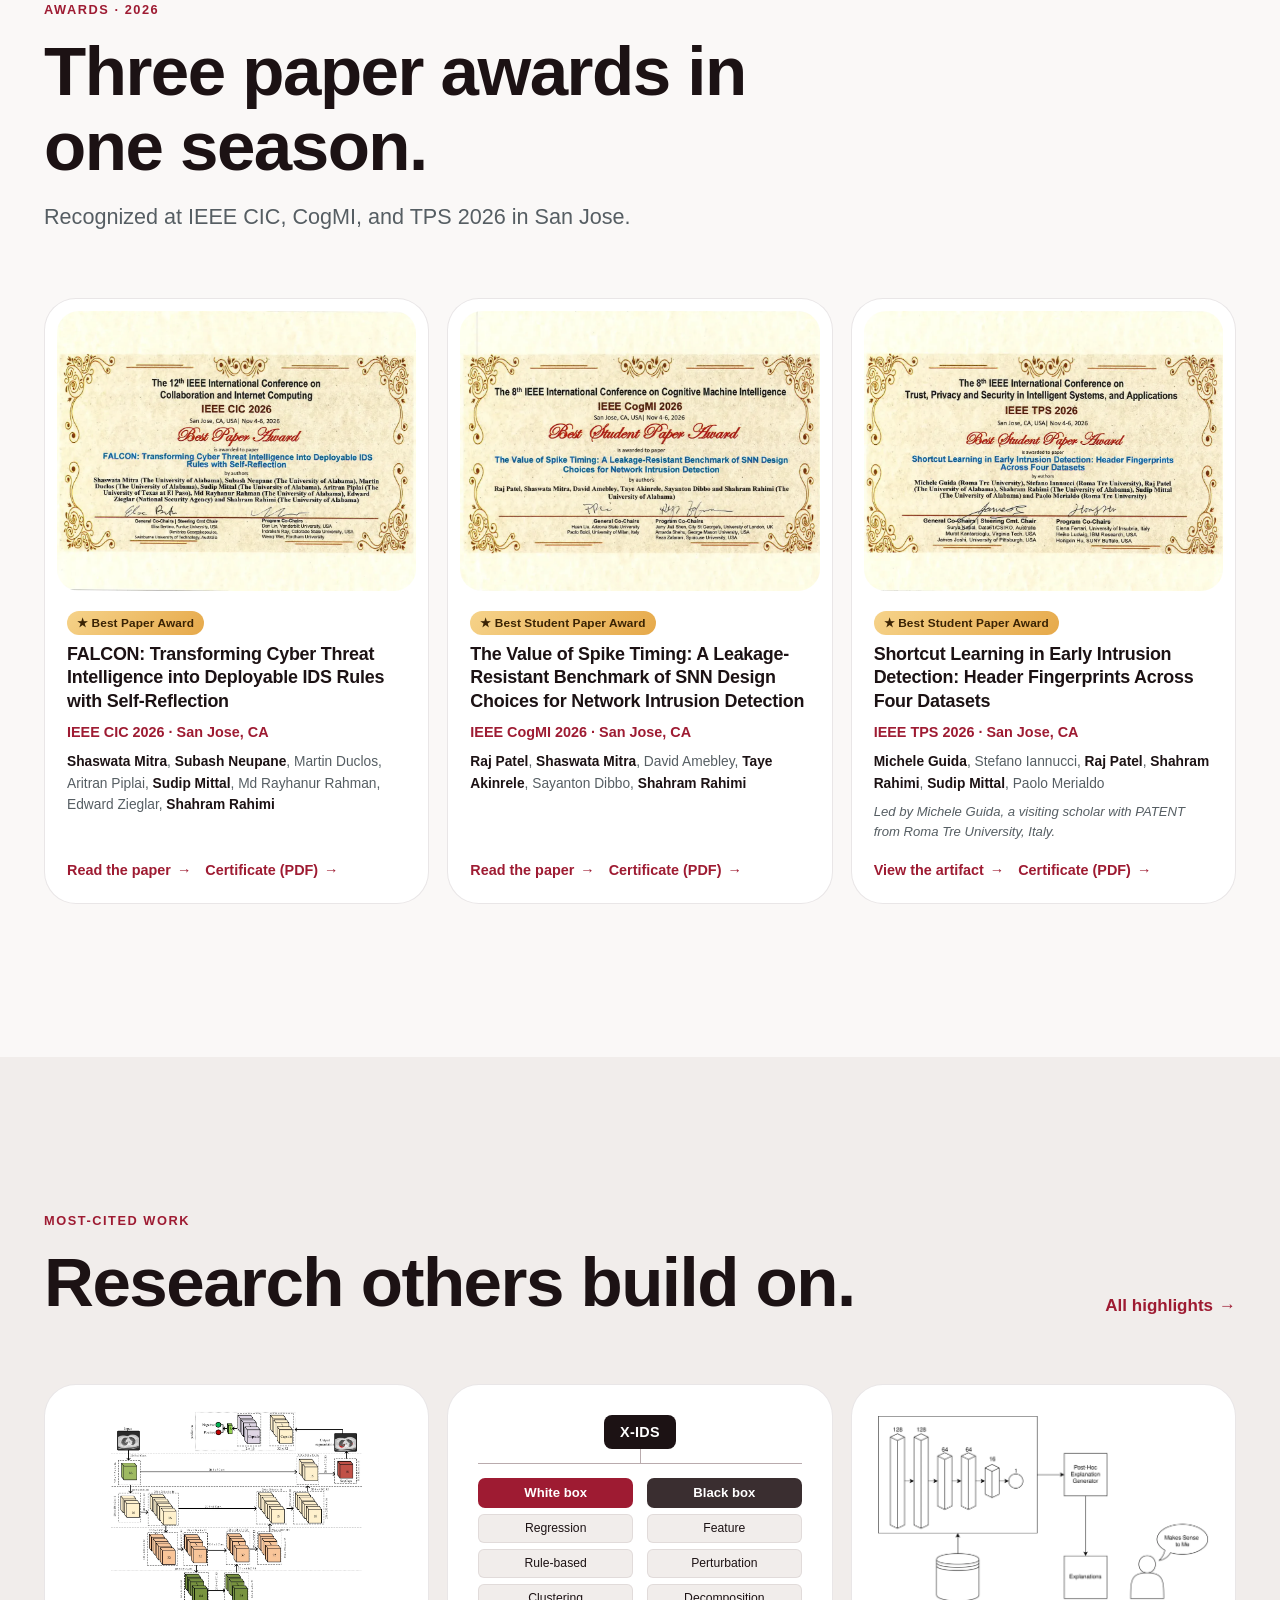
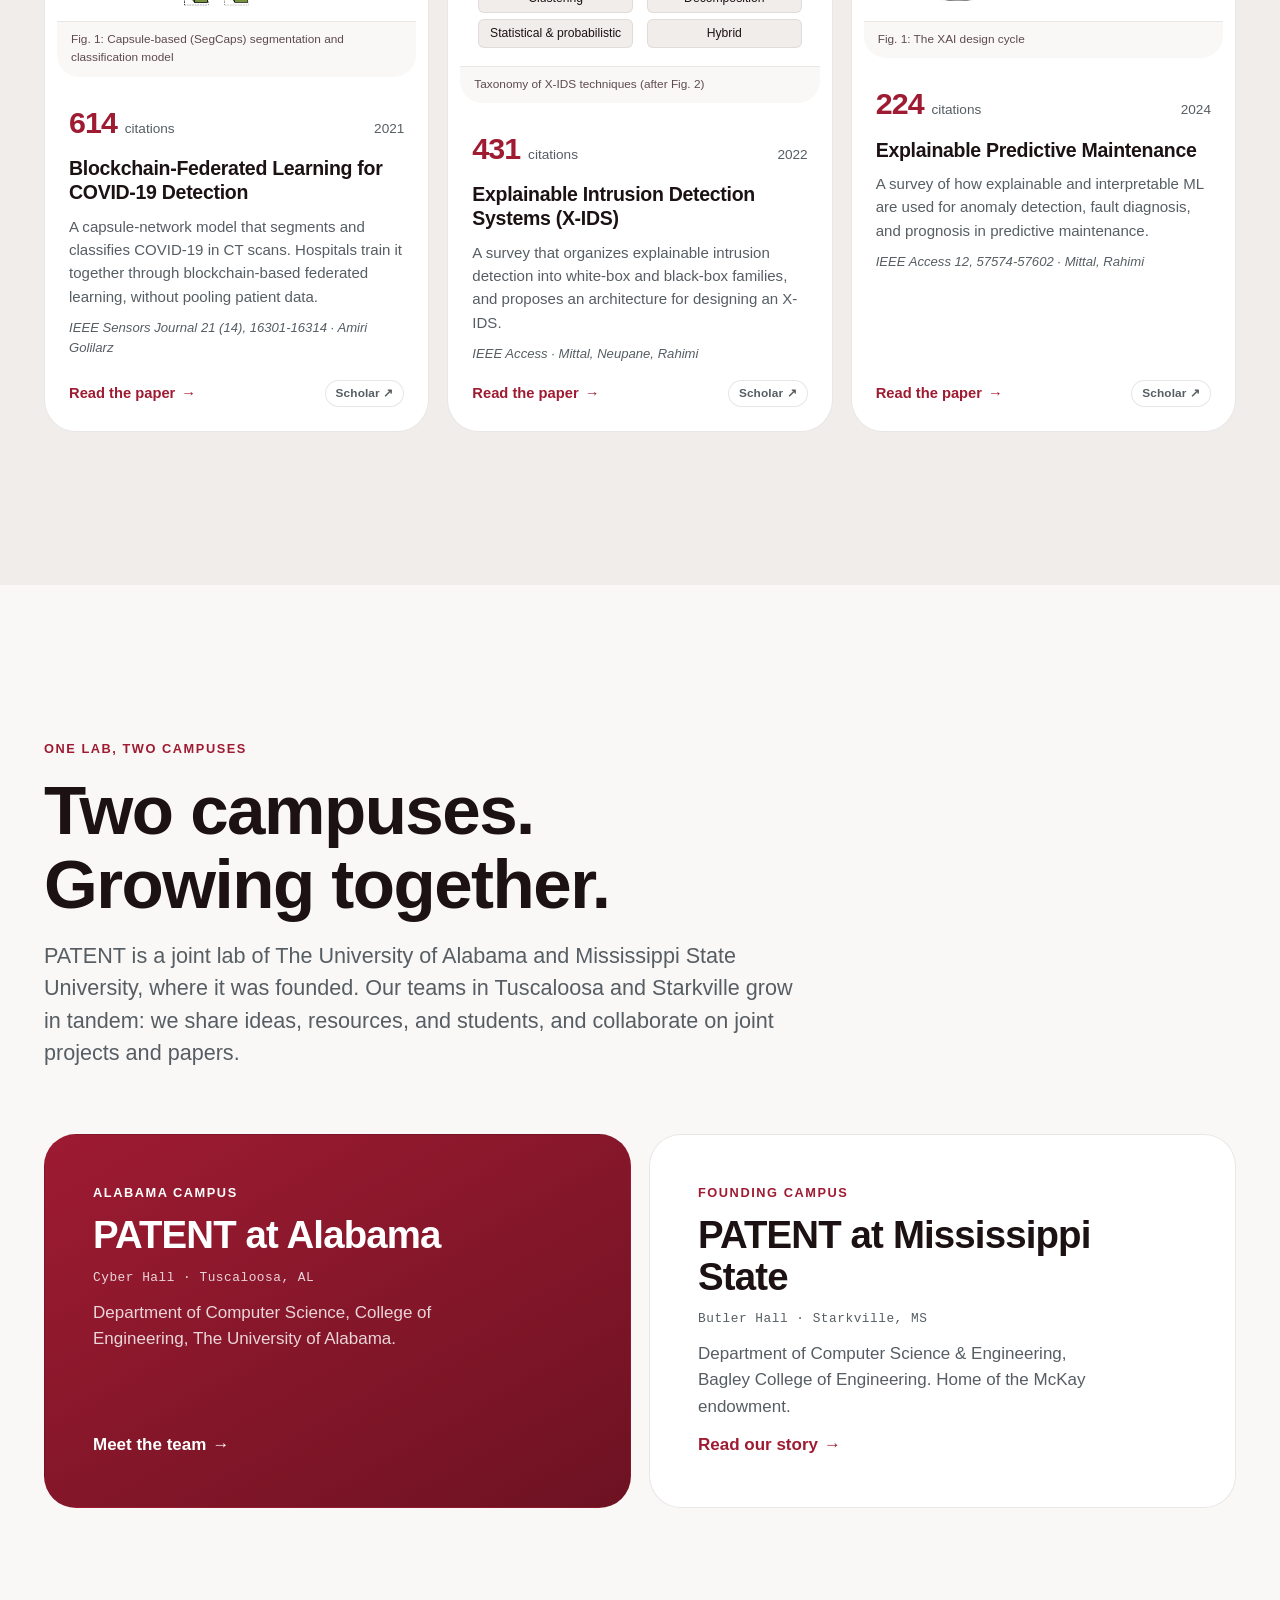
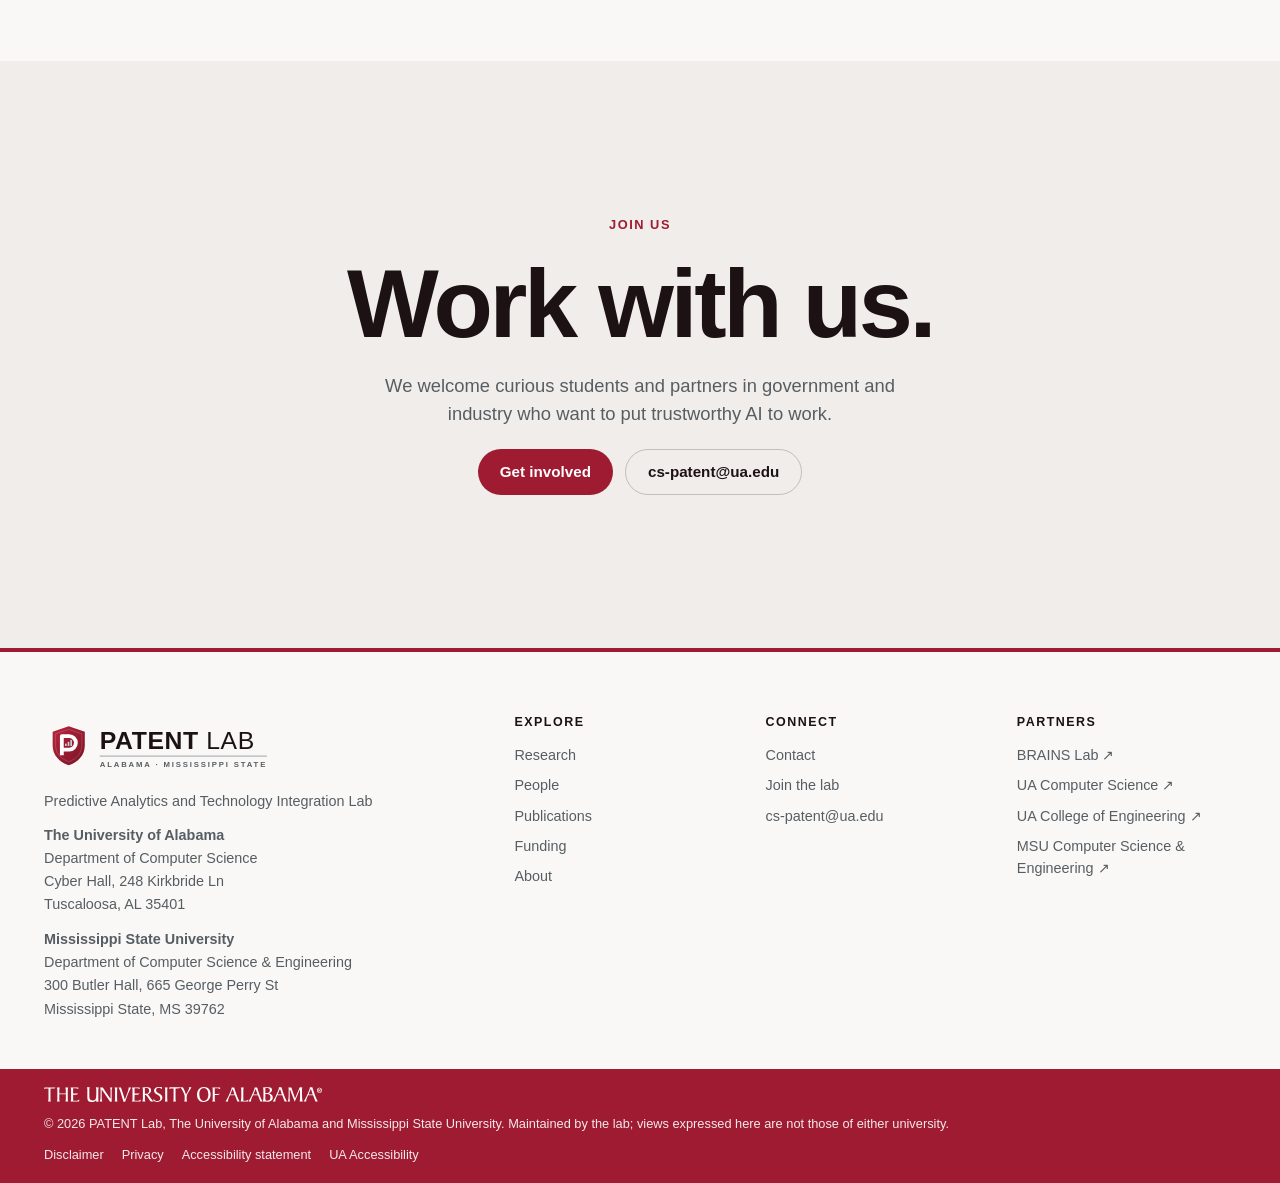
==== commit 7ada9914: "Updated site to include MSU campus as well" ====
--- a/index.html
+++ b/index.html
@@ -3,14 +3,14 @@
 <head>
 <meta charset="utf-8">
 <meta name="viewport" content="width=device-width, initial-scale=1, viewport-fit=cover">
-<title>PATENT Lab · The University of Alabama</title>
-<meta name="description" content="PATENT Lab at The University of Alabama builds explainable, data-driven AI for healthcare, cybersecurity, robotics, and computer vision.">
+<title>PATENT Lab · The University of Alabama &amp; Mississippi State University</title>
+<meta name="description" content="PATENT Lab, a joint lab of The University of Alabama and Mississippi State University, builds explainable, data-driven AI for healthcare, cybersecurity, robotics, and computer vision.">
 <meta name="theme-color" content="#0c090a" media="(prefers-color-scheme: dark)">
 <meta name="theme-color" content="#faf8f7" media="(prefers-color-scheme: light)">
 <meta property="og:type" content="website">
 <meta property="og:site_name" content="PATENT Lab">
-<meta property="og:title" content="PATENT Lab · The University of Alabama">
-<meta property="og:description" content="PATENT Lab at The University of Alabama builds explainable, data-driven AI for healthcare, cybersecurity, robotics, and computer vision.">
+<meta property="og:title" content="PATENT Lab · The University of Alabama &amp; Mississippi State University">
+<meta property="og:description" content="PATENT Lab, a joint lab of The University of Alabama and Mississippi State University, builds explainable, data-driven AI for healthcare, cybersecurity, robotics, and computer vision.">
 <meta property="og:image" content="https://ua-patent.github.io/assets/img/og-image.jpg">
 <meta name="twitter:card" content="summary_large_image">
 <link rel="icon" href="assets/img/favicon.svg" type="image/svg+xml">
@@ -26,7 +26,7 @@
 <header class="nav">
   <div class="nav__inner wrap">
     <a class="ua-mark" href="https://www.ua.edu" target="_blank" rel="noopener" aria-label="The University of Alabama"><img class="ua-mark--crimson" src="assets/img/ua/Capstone_A-Crimson.svg" alt="" width="30" height="30"><img class="ua-mark--white" src="assets/img/ua/Capstone_A-White.svg" alt="" width="30" height="30"></a><span class="ua-sep" aria-hidden="true"></span>
-    <a class="brand" href="./" aria-label="PATENT Lab home"><svg class="brand__mark" viewBox="0 0 64 64" aria-hidden="true"><defs><linearGradient id="pgnav" x1="0" y1="0" x2="1" y2="1"><stop offset="0" stop-color="#b8243e"/><stop offset="1" stop-color="#7a1426"/></linearGradient></defs><path d="M32 2.5 56.5 10.8v20.4c0 15.3-10.2 25.5-24.5 30.6C17.7 56.7 7.5 46.5 7.5 31.2V10.8z" fill="url(#pgnav)"/><path d="M32 7.2 52 14v17.2c0 12.6-8.4 21.1-20 25.4-11.6-4.3-20-12.8-20-25.4V14z" fill="none" stroke="#fff" stroke-opacity=".22" stroke-width="1.2"/><path d="M21.5 46.5V17.5h11.2a10.2 10.2 0 0 1 0 20.4H21.5" fill="none" stroke="#fff" stroke-width="5.8" stroke-linejoin="round"/><g fill="#c9ced1"><rect x="26.4" y="28.6" width="2.6" height="4" rx="1"/><rect x="30.4" y="26" width="2.6" height="6.6" rx="1"/><rect x="34.4" y="23" width="2.6" height="9.6" rx="1"/></g></svg>PATENT<small>Lab · UA</small></a>
+    <a class="brand" href="./" aria-label="PATENT Lab home"><svg class="brand__mark" viewBox="0 0 64 64" aria-hidden="true"><defs><linearGradient id="pgnav" x1="0" y1="0" x2="1" y2="1"><stop offset="0" stop-color="#b8243e"/><stop offset="1" stop-color="#7a1426"/></linearGradient></defs><path d="M32 2.5 56.5 10.8v20.4c0 15.3-10.2 25.5-24.5 30.6C17.7 56.7 7.5 46.5 7.5 31.2V10.8z" fill="url(#pgnav)"/><path d="M32 7.2 52 14v17.2c0 12.6-8.4 21.1-20 25.4-11.6-4.3-20-12.8-20-25.4V14z" fill="none" stroke="#fff" stroke-opacity=".22" stroke-width="1.2"/><path d="M21.5 46.5V17.5h11.2a10.2 10.2 0 0 1 0 20.4H21.5" fill="none" stroke="#fff" stroke-width="5.8" stroke-linejoin="round"/><g fill="#c9ced1"><rect x="26.4" y="28.6" width="2.6" height="4" rx="1"/><rect x="30.4" y="26" width="2.6" height="6.6" rx="1"/><rect x="34.4" y="23" width="2.6" height="9.6" rx="1"/></g></svg>PATENT<small>Lab · UA · MSU</small></a>
     <nav aria-label="Primary"><ul class="nav__links" id="nav-links"><li><a href="research.html">Research</a></li><li><a href="people.html">People</a></li><li><a href="publications.html">Publications</a></li><li><a href="funding.html">Funding</a></li><li><a href="about.html">About</a></li><li><a href="contact.html">Contact</a></li></ul></nav>
     <div class="nav__actions">
       <button class="icon-toggle" type="button" data-motion-toggle aria-pressed="false" aria-label="Pause animations"><svg class="icon--pause" viewBox="0 0 24 24" fill="currentColor" aria-hidden="true"><rect x="6.5" y="5" width="3.6" height="14" rx="1.2"/><rect x="13.9" y="5" width="3.6" height="14" rx="1.2"/></svg><svg class="icon--play" viewBox="0 0 24 24" fill="currentColor" aria-hidden="true"><path d="M8 5.5v13a1 1 0 0 0 1.5.86l10.4-6.5a1 1 0 0 0 0-1.72L9.5 4.64A1 1 0 0 0 8 5.5Z"/></svg></button>
@@ -201,11 +201,11 @@
       <div class="section__head reveal">
         <span class="eyebrow">One lab, two campuses</span>
         <h2 id="campuses" class="display">Two campuses. Growing together.</h2>
-        <p class="lead">PATENT was founded at Mississippi State University and now has a second home at The University of Alabama. The two labs grow in tandem: we share ideas, resources, and students, and we collaborate on joint projects and papers.</p>
+        <p class="lead">PATENT is a joint lab of The University of Alabama and Mississippi State University, where it was founded. Our teams in Tuscaloosa and Starkville grow in tandem: we share ideas, resources, and students, and collaborate on joint projects and papers.</p>
       </div>
       <div class="campuses">
         <div class="campus campus--ua reveal">
-          <span class="eyebrow">You are here</span>
+          <span class="eyebrow">Alabama campus</span>
           <h3>PATENT at Alabama</h3>
           <span class="campus__pin">Cyber Hall · Tuscaloosa, AL</span>
           <p>Department of Computer Science, College of Engineering, The University of Alabama.</p>
@@ -216,7 +216,7 @@
           <h3>PATENT at Mississippi State</h3>
           <span class="campus__pin">Butler Hall · Starkville, MS</span>
           <p>Department of Computer Science &amp; Engineering, Bagley College of Engineering. Home of the McKay endowment.</p>
-          <a class="link-arrow" href="https://patent.cse.msstate.edu" target="_blank" rel="noopener">Visit PATENT at MSU</a>
+          <a class="link-arrow" href="about.html">Read our story</a>
         </div>
       </div>
     </div>
@@ -236,9 +236,9 @@
   <div class="wrap">
     <div class="footer__grid">
       <div>
-        <svg class="footer__logo" viewBox="0 0 420 96" role="img" aria-label="PATENT Lab, The University of Alabama"><use href="#patent-lockup"/></svg>
+        <svg class="footer__logo" viewBox="0 0 420 96" role="img" aria-label="PATENT Lab, The University of Alabama and Mississippi State University"><use href="#patent-lockup"/></svg>
         <p>Predictive Analytics and Technology Integration Lab</p>
-        <address>Department of Computer Science<br>Cyber Hall, 248 Kirkbride Ln<br>Tuscaloosa, AL 35401</address>
+        <address><b>The University of Alabama</b><br>Department of Computer Science<br>Cyber Hall, 248 Kirkbride Ln<br>Tuscaloosa, AL 35401</address><address><b>Mississippi State University</b><br>Department of Computer Science &amp; Engineering<br>300 Butler Hall, 665 George Perry St<br>Mississippi State, MS 39762</address>
       </div>
       <div>
         <h2>Explore</h2>
@@ -250,20 +250,20 @@
       </div>
       <div>
         <h2>Partners</h2>
-        <ul><li><a href="https://patent.cse.msstate.edu" target="_blank" rel="noopener">PATENT at Mississippi State ↗</a></li><li><a href="https://sites.ua.edu/brains/" target="_blank" rel="noopener">BRAINS Lab ↗</a></li><li><a href="https://cs.ua.edu" target="_blank" rel="noopener">UA Computer Science ↗</a></li><li><a href="https://eng.ua.edu" target="_blank" rel="noopener">UA College of Engineering ↗</a></li></ul>
+        <ul><li><a href="https://sites.ua.edu/brains/" target="_blank" rel="noopener">BRAINS Lab ↗</a></li><li><a href="https://cs.ua.edu" target="_blank" rel="noopener">UA Computer Science ↗</a></li><li><a href="https://eng.ua.edu" target="_blank" rel="noopener">UA College of Engineering ↗</a></li><li><a href="https://www.cse.msstate.edu" target="_blank" rel="noopener">MSU Computer Science &amp; Engineering ↗</a></li></ul>
       </div>
     </div>
   </div>
   <div class="footer__legal">
     <div class="wrap">
       <a class="ua-nameplate" href="https://www.ua.edu" target="_blank" rel="noopener"><img src="assets/img/ua/UA_Wordmark-White.svg" alt="The University of Alabama" width="333" height="18"></a>
-      <p>© <span data-year>2026</span> PATENT Lab, The University of Alabama. Maintained by the lab; views expressed here are not those of the University.</p>
+      <p>© <span data-year>2026</span> PATENT Lab, The University of Alabama and Mississippi State University. Maintained by the lab; views expressed here are not those of either university.</p>
       <ul><li><a href="https://www.ua.edu/disclaimer" target="_blank" rel="noopener">Disclaimer</a></li><li><a href="https://www.ua.edu/privacy" target="_blank" rel="noopener">Privacy</a></li><li><a href="accessibility.html">Accessibility statement</a></li><li><a href="https://accessibility.ua.edu/" target="_blank" rel="noopener">UA Accessibility</a></li></ul>
     </div>
   </div>
   <svg width="0" height="0" style="position:absolute" aria-hidden="true"><defs><linearGradient id="pgfoot" x1="0" y1="0" x2="1" y2="1"><stop offset="0" stop-color="#b8243e"/><stop offset="1" stop-color="#7a1426"/></linearGradient>
     <g id="patent-lockup"><g transform="translate(6 14) scale(1.06)"><path d="M32 2.5 56.5 10.8v20.4c0 15.3-10.2 25.5-24.5 30.6C17.7 56.7 7.5 46.5 7.5 31.2V10.8z" fill="url(#pgfoot)"/><path d="M32 7.2 52 14v17.2c0 12.6-8.4 21.1-20 25.4-11.6-4.3-20-12.8-20-25.4V14z" fill="none" stroke="#fff" stroke-opacity=".22" stroke-width="1.2"/><path d="M21.5 46.5V17.5h11.2a10.2 10.2 0 0 1 0 20.4H21.5" fill="none" stroke="#fff" stroke-width="5.8" stroke-linejoin="round"/><g fill="#c9ced1"><rect x="26.4" y="28.6" width="2.6" height="4" rx="1"/><rect x="30.4" y="26" width="2.6" height="6.6" rx="1"/><rect x="34.4" y="23" width="2.6" height="9.6" rx="1"/></g></g>
-    <g font-family="-apple-system, BlinkMacSystemFont, 'SF Pro Display', 'Helvetica Neue', Arial, sans-serif"><text fill="currentColor" x="90" y="54" font-size="40" font-weight="800" letter-spacing="1">PATENT</text><text fill="currentColor" x="262" y="54" font-size="40" font-weight="300" letter-spacing="1">LAB</text><rect style="fill:var(--muted)" x="90" y="64" width="270" height="1.5" opacity=".6"/><text style="fill:var(--muted)" x="90" y="82" font-size="12.5" font-weight="600" letter-spacing="3.1">THE UNIVERSITY OF ALABAMA</text></g></g></defs></svg>
+    <g font-family="-apple-system, BlinkMacSystemFont, 'SF Pro Display', 'Helvetica Neue', Arial, sans-serif"><text fill="currentColor" x="90" y="54" font-size="40" font-weight="800" letter-spacing="1">PATENT</text><text fill="currentColor" x="262" y="54" font-size="40" font-weight="300" letter-spacing="1">LAB</text><rect style="fill:var(--muted)" x="90" y="64" width="270" height="1.5" opacity=".6"/><text style="fill:var(--muted)" x="90" y="82" font-size="12.5" font-weight="600" letter-spacing="2.4" textLength="270" lengthAdjust="spacing">ALABAMA · MISSISSIPPI STATE</text></g></g></defs></svg>
 </footer>
 </body>
 </html>
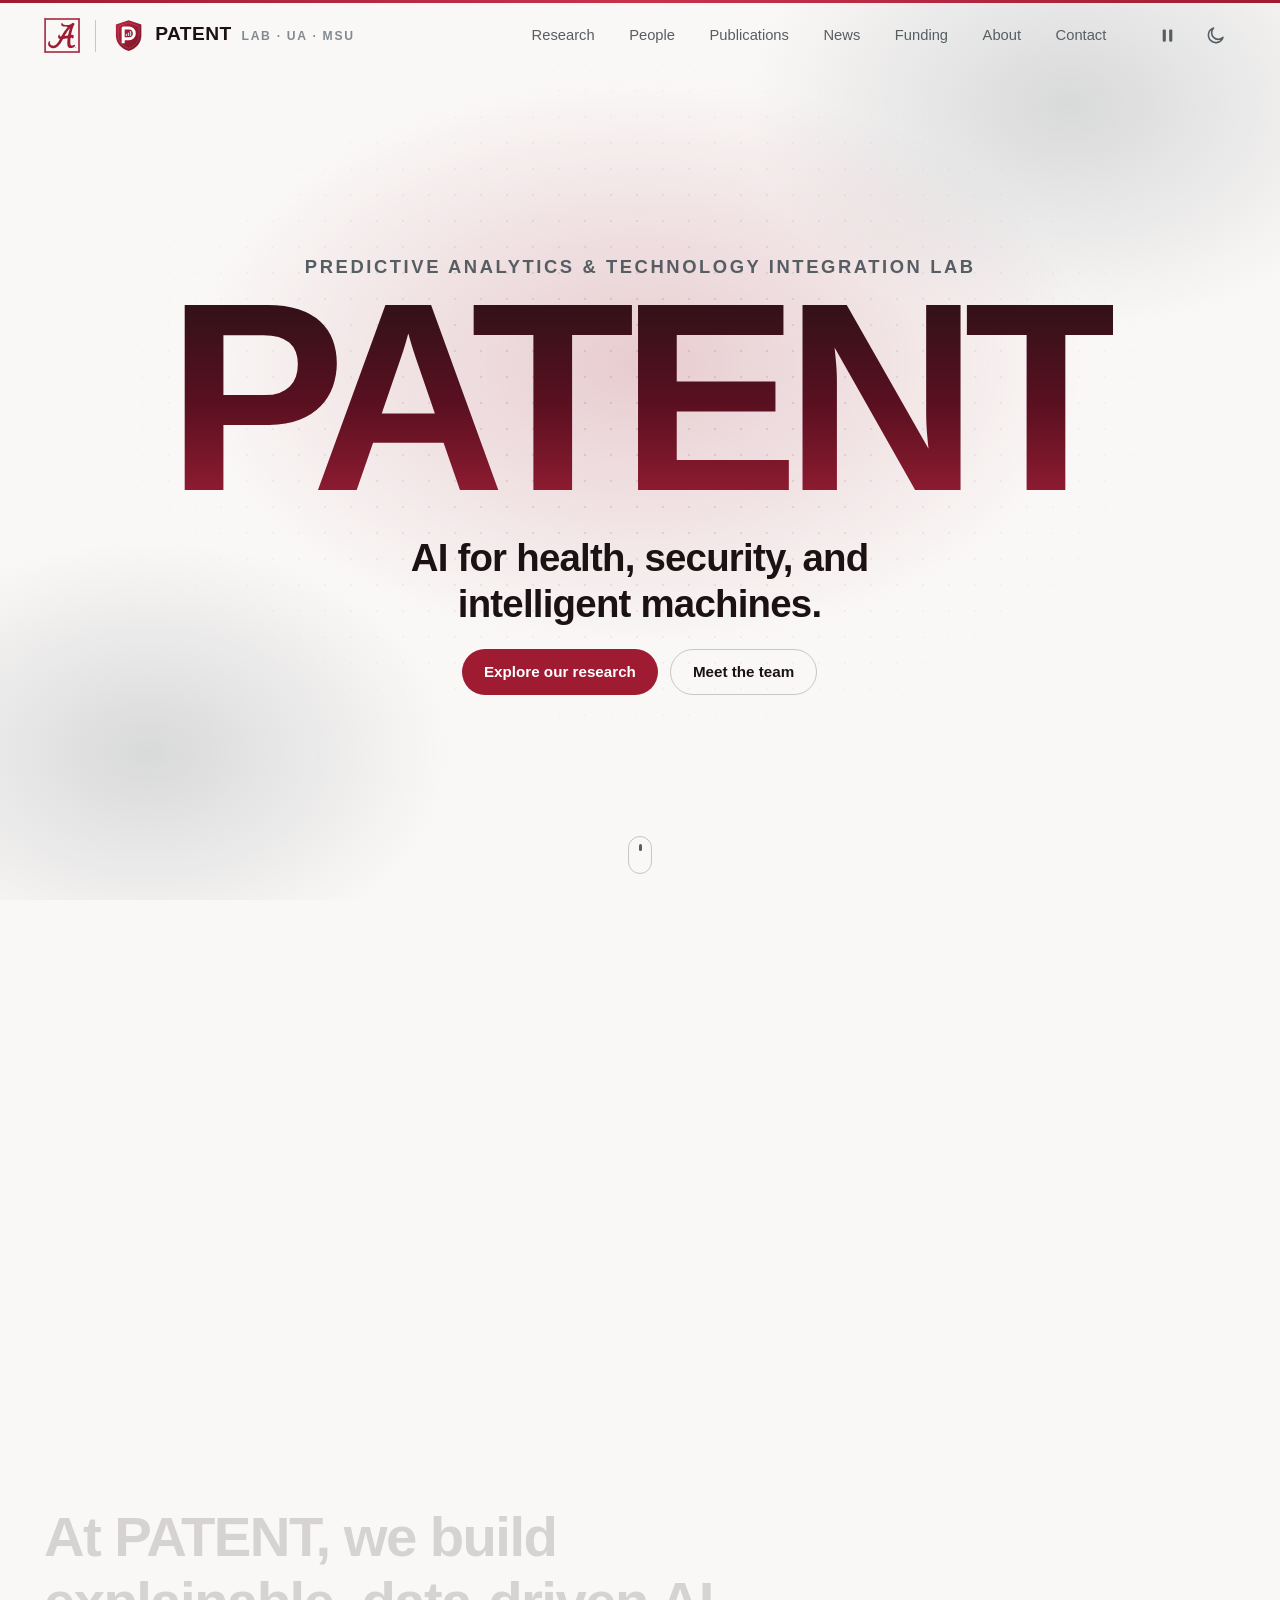
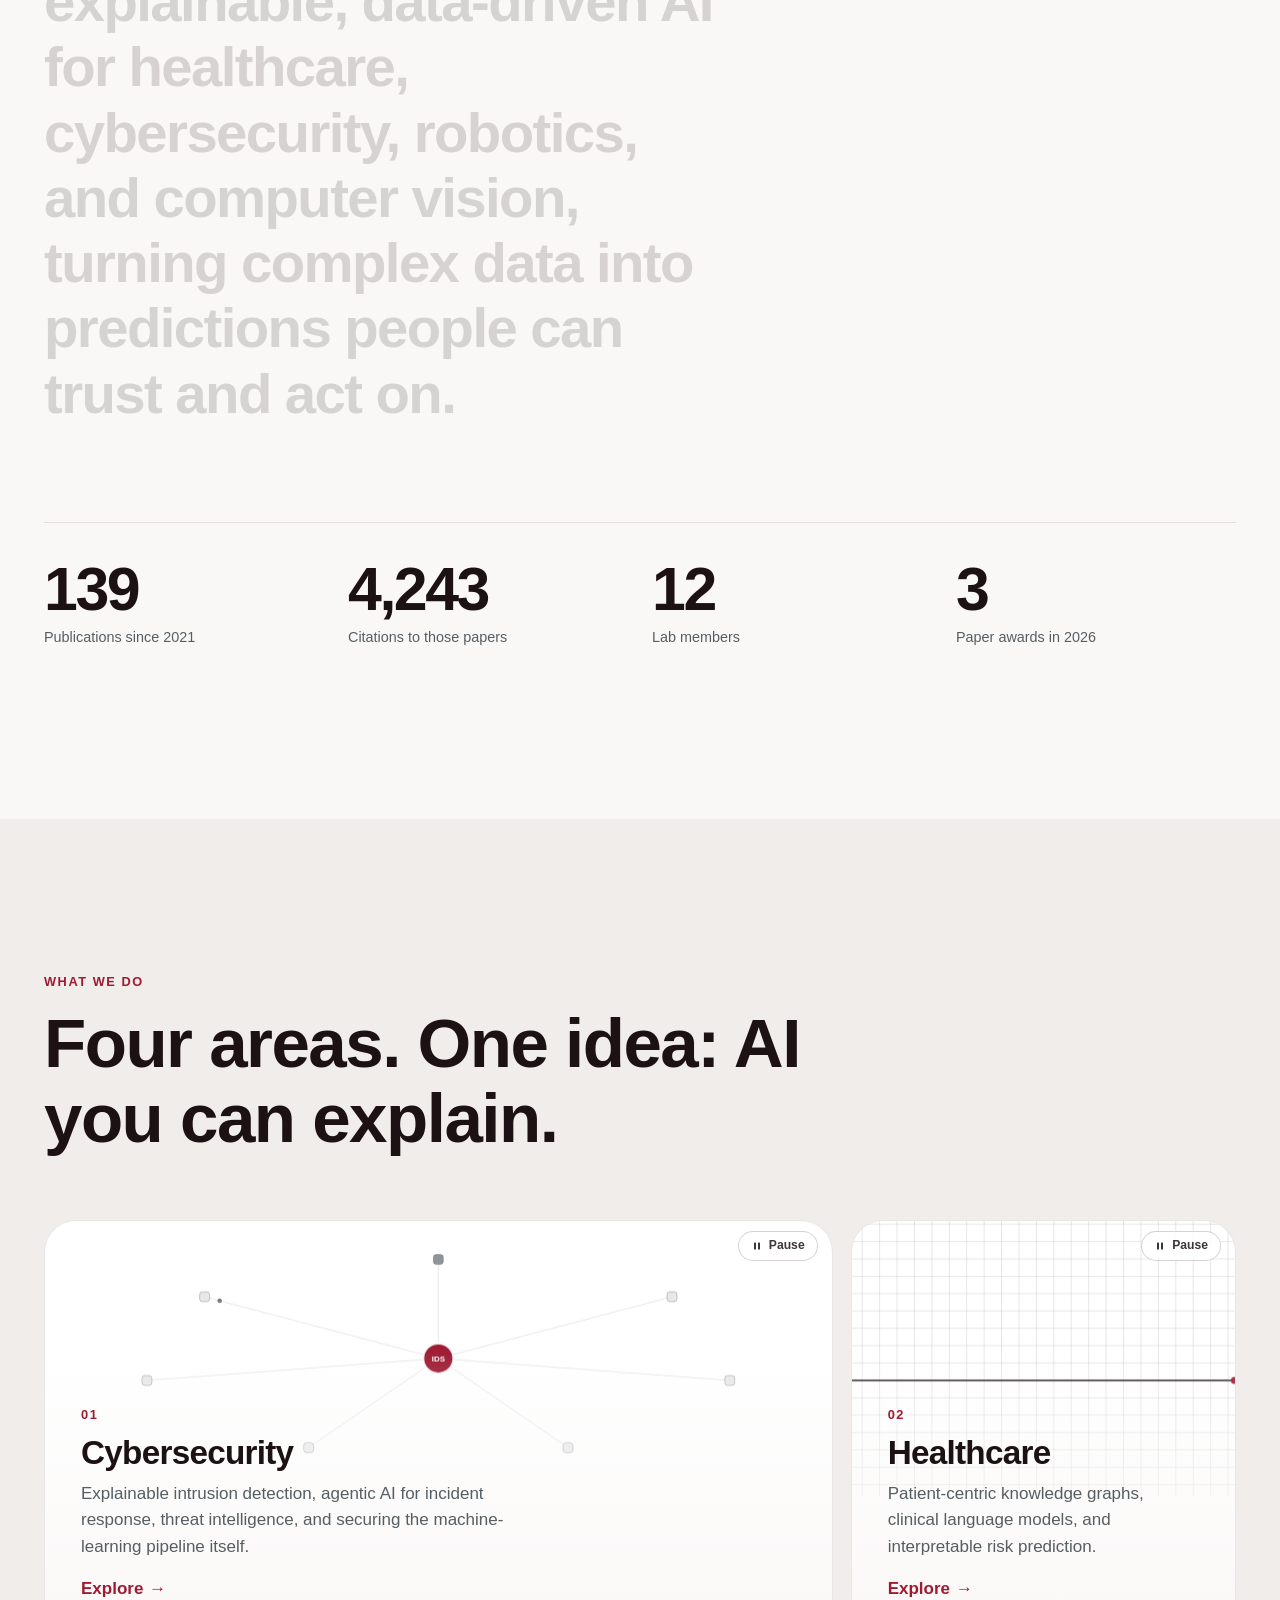
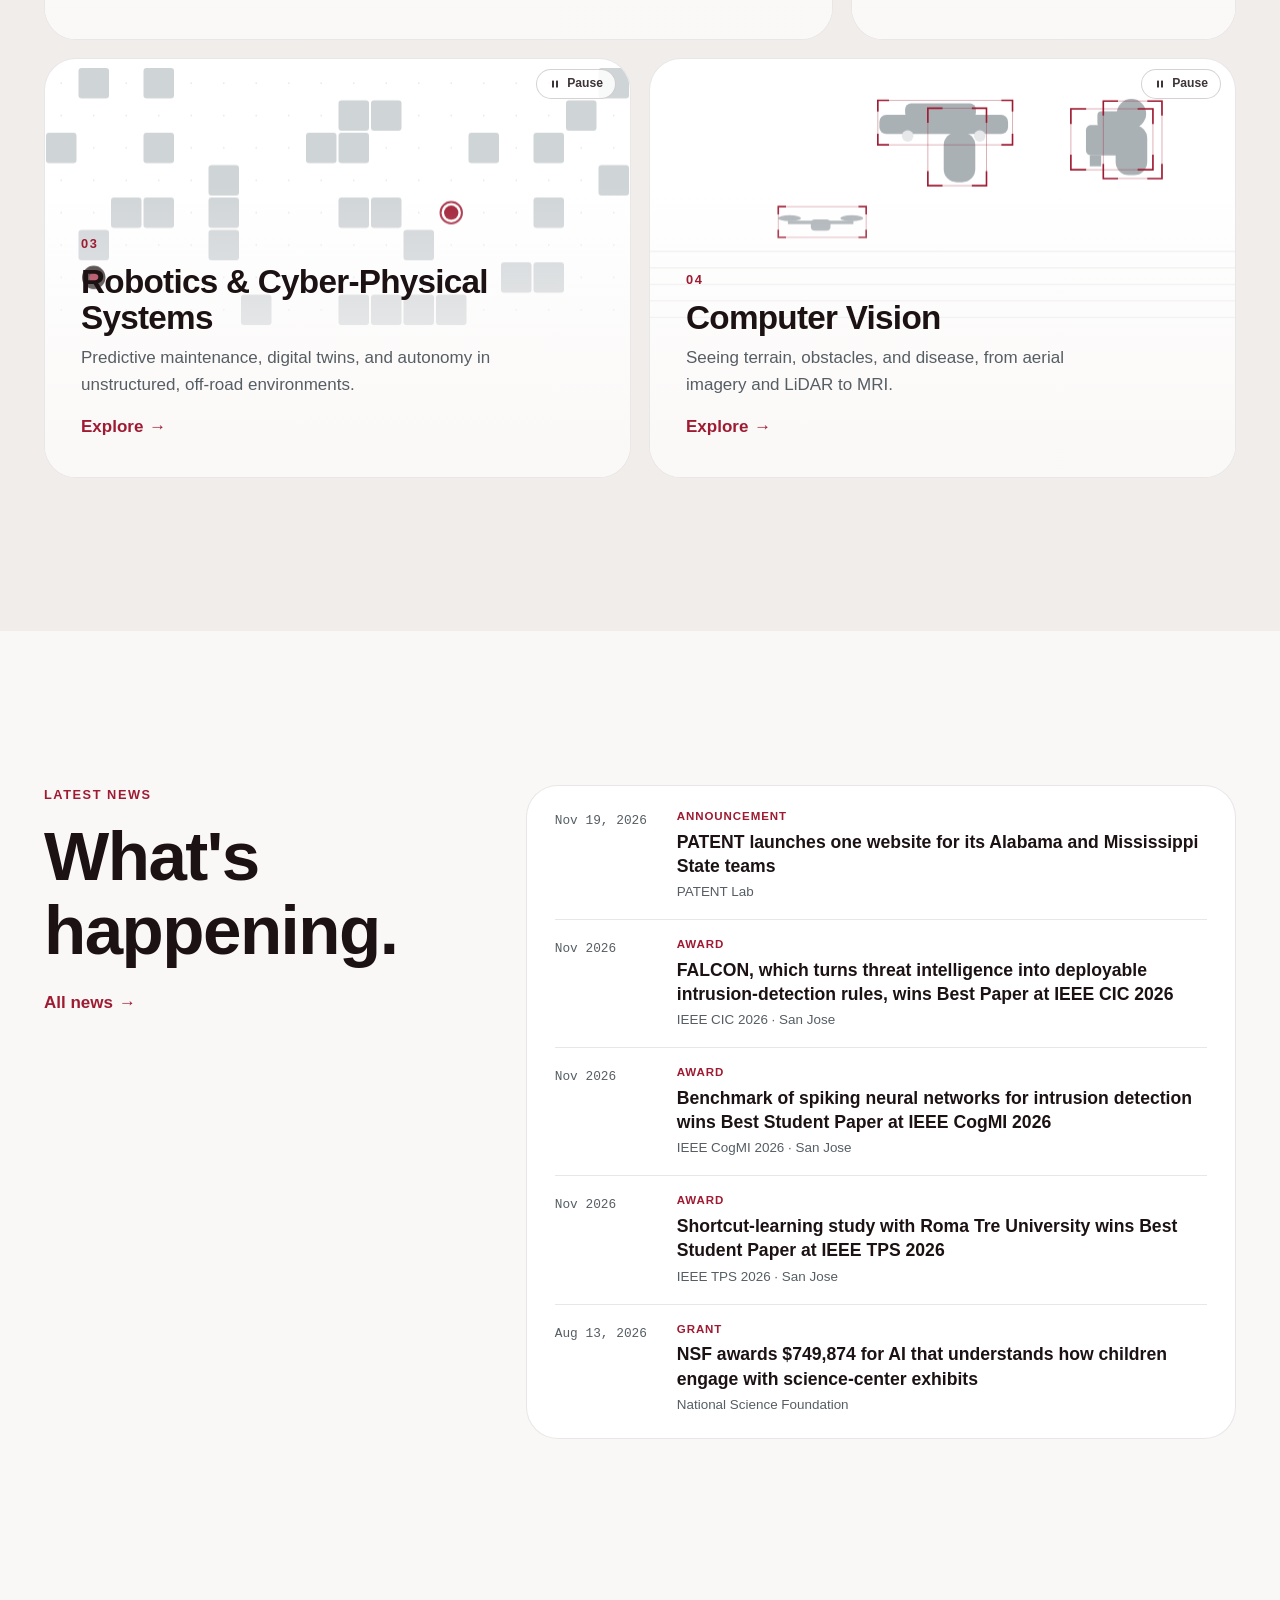
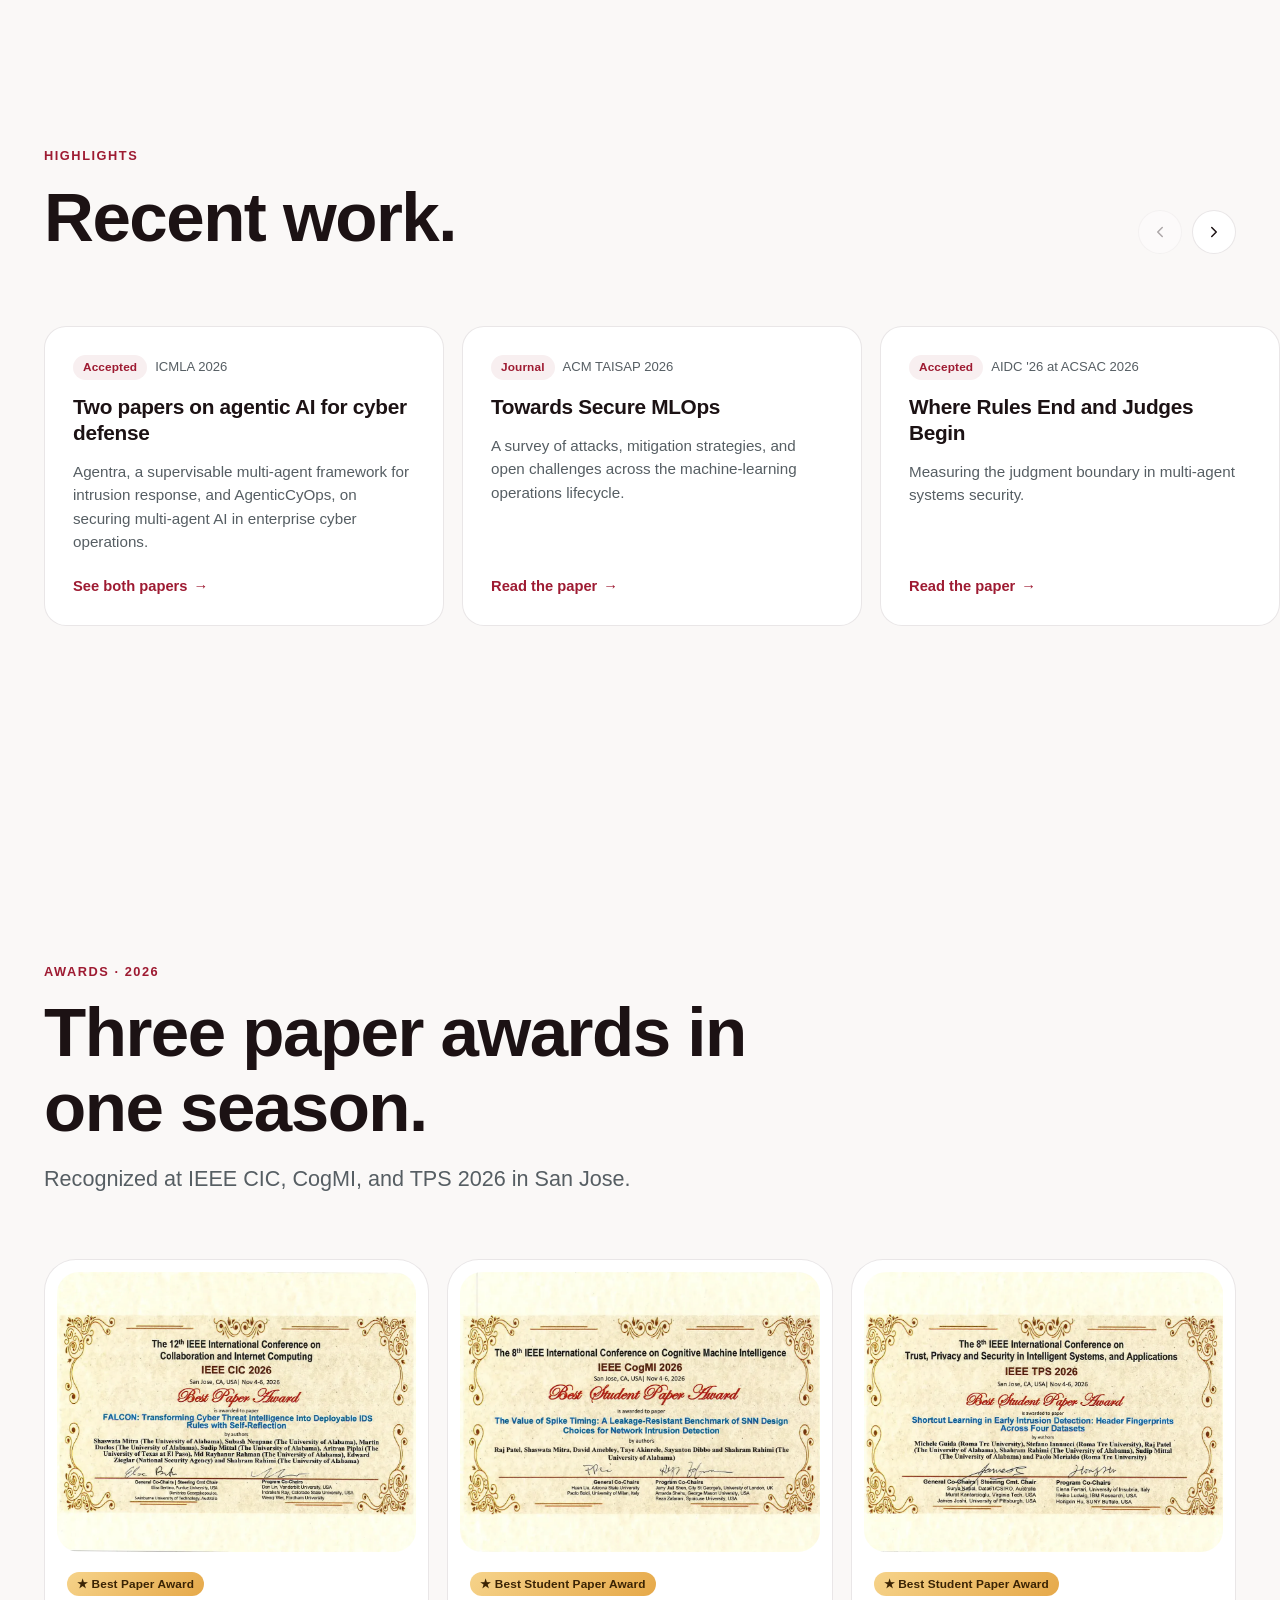
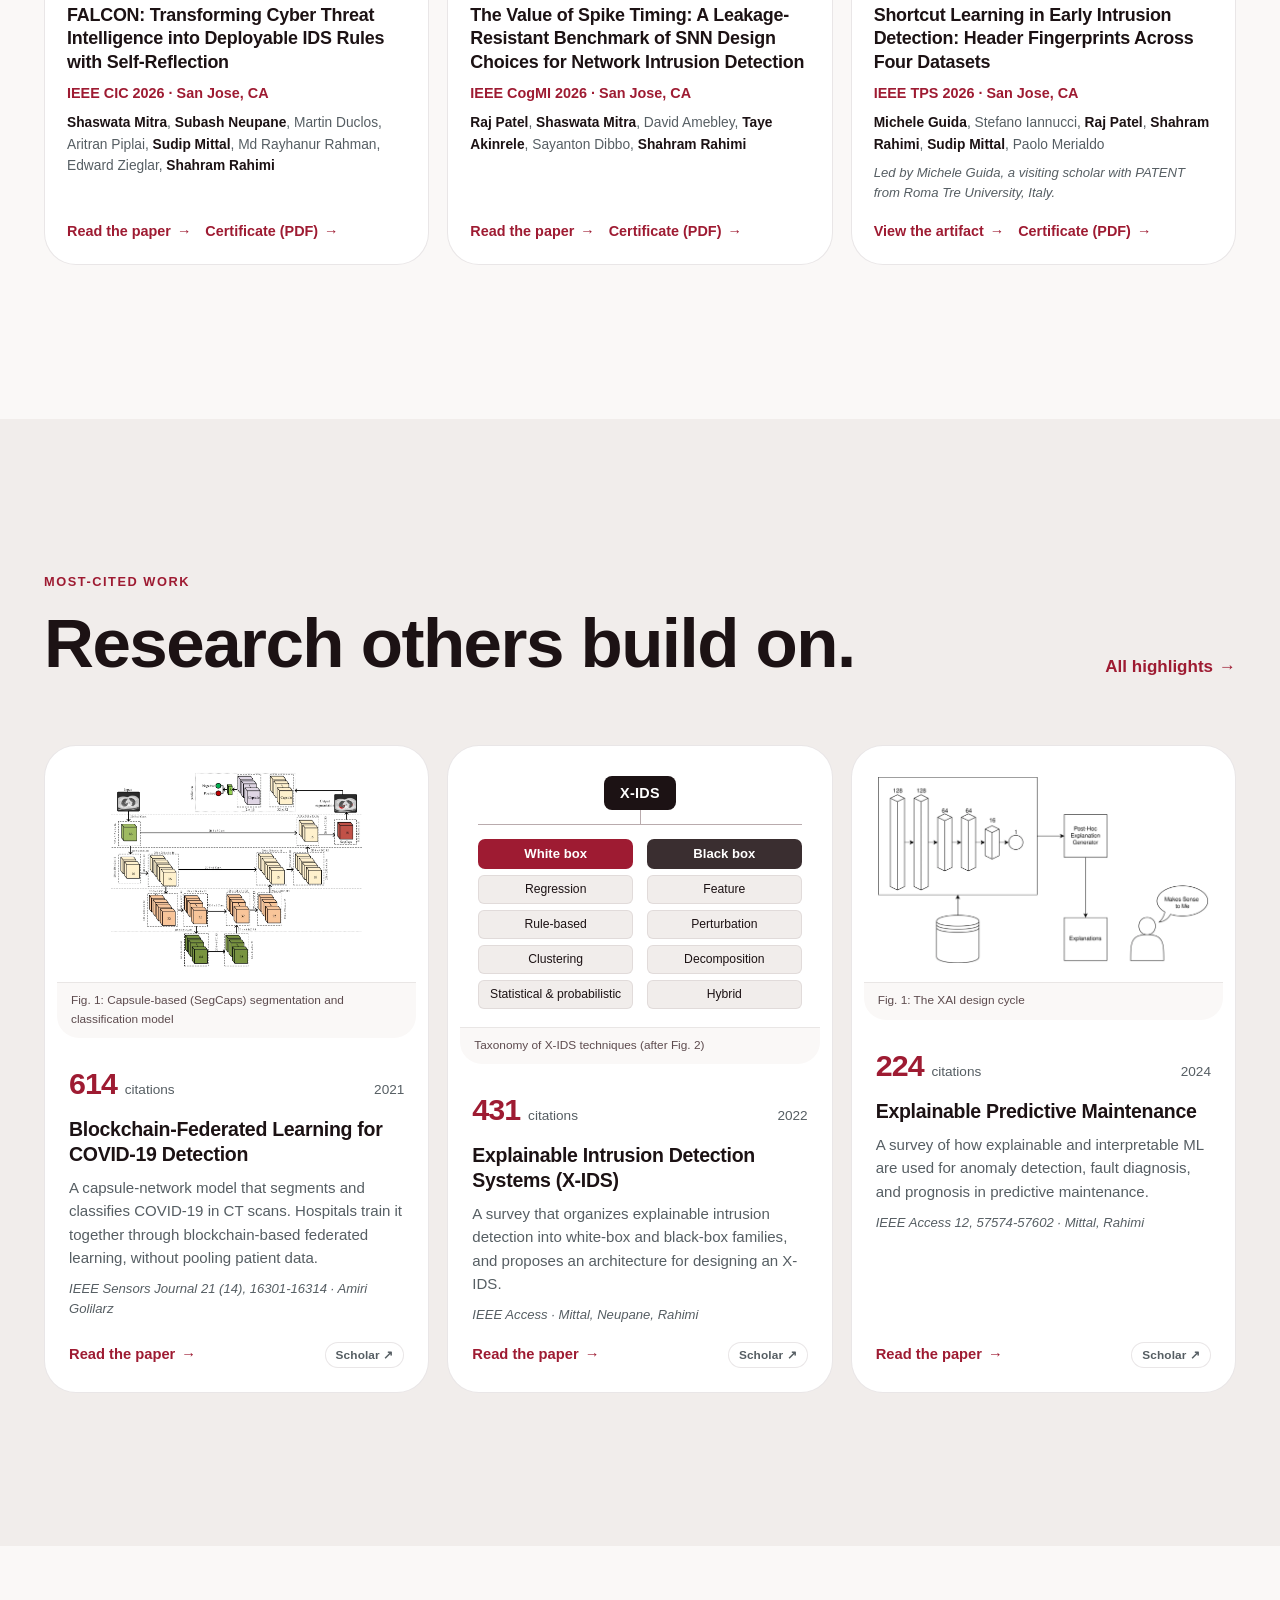
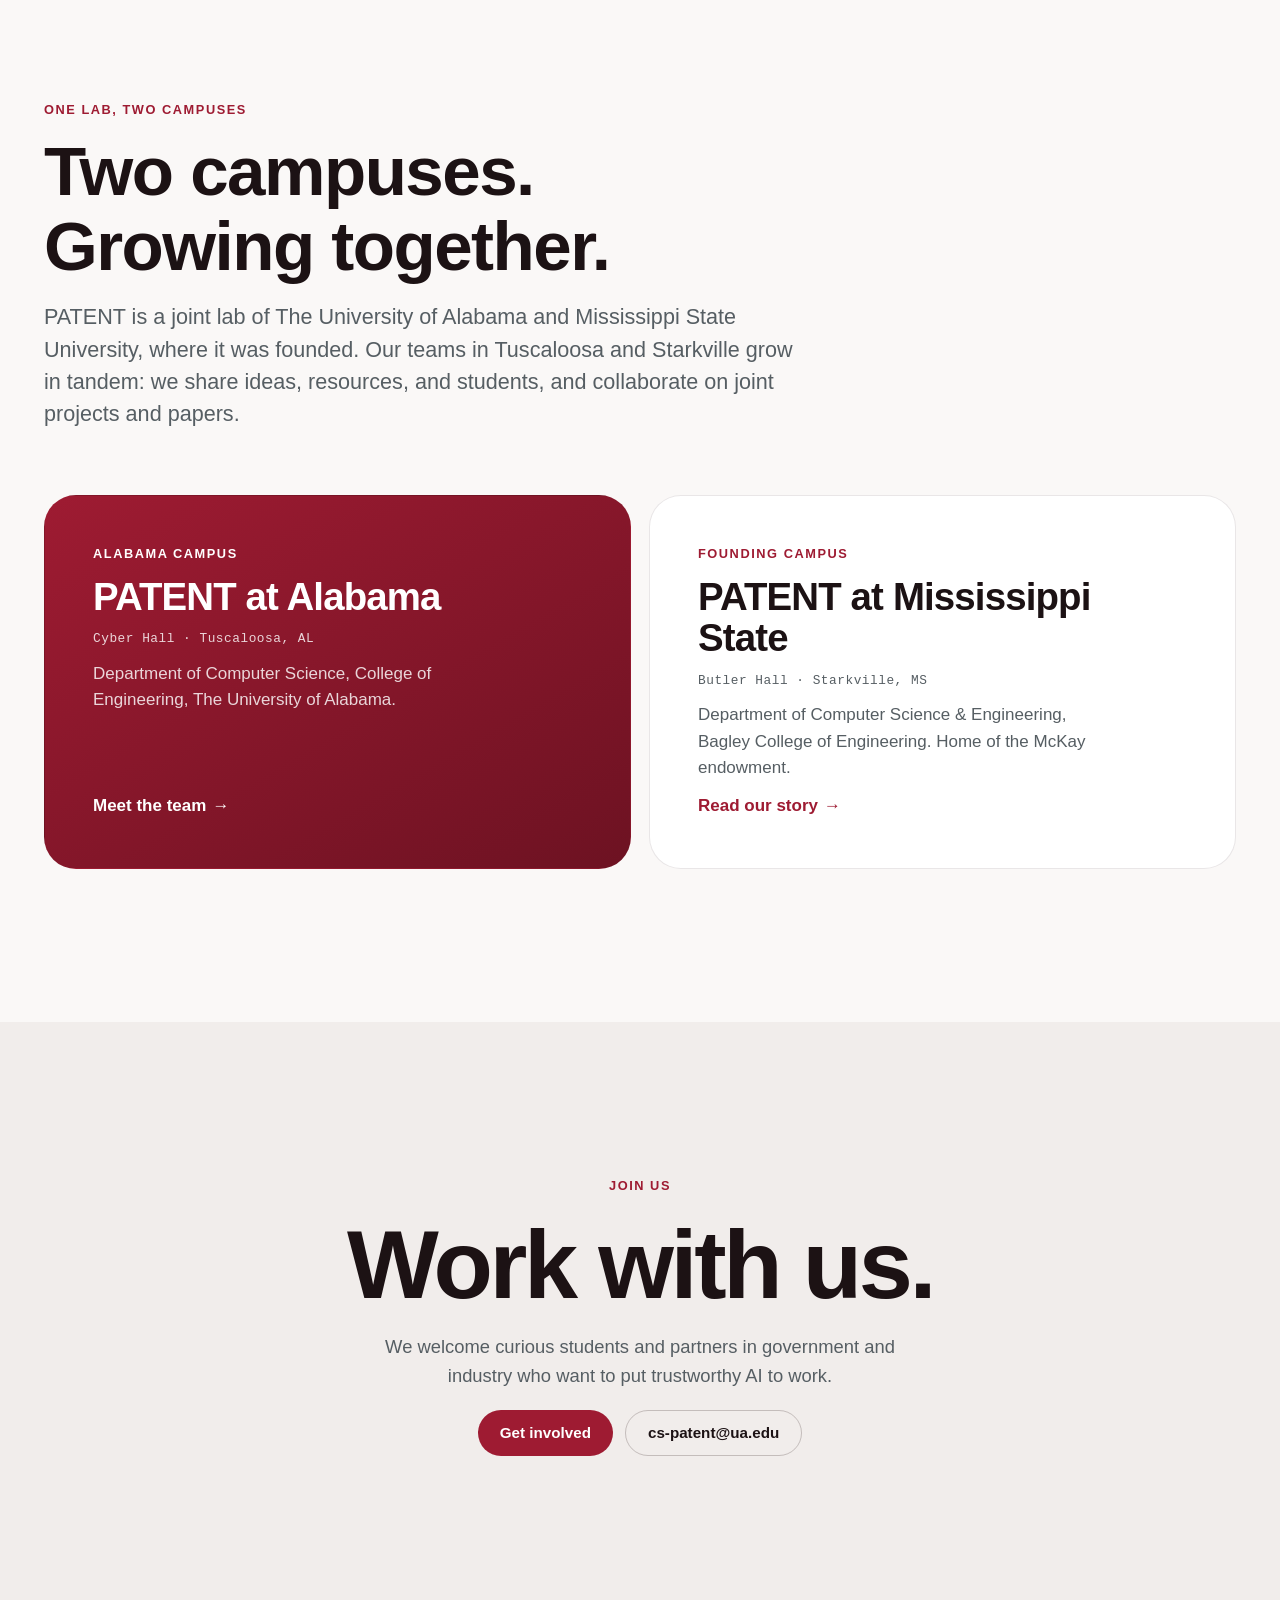
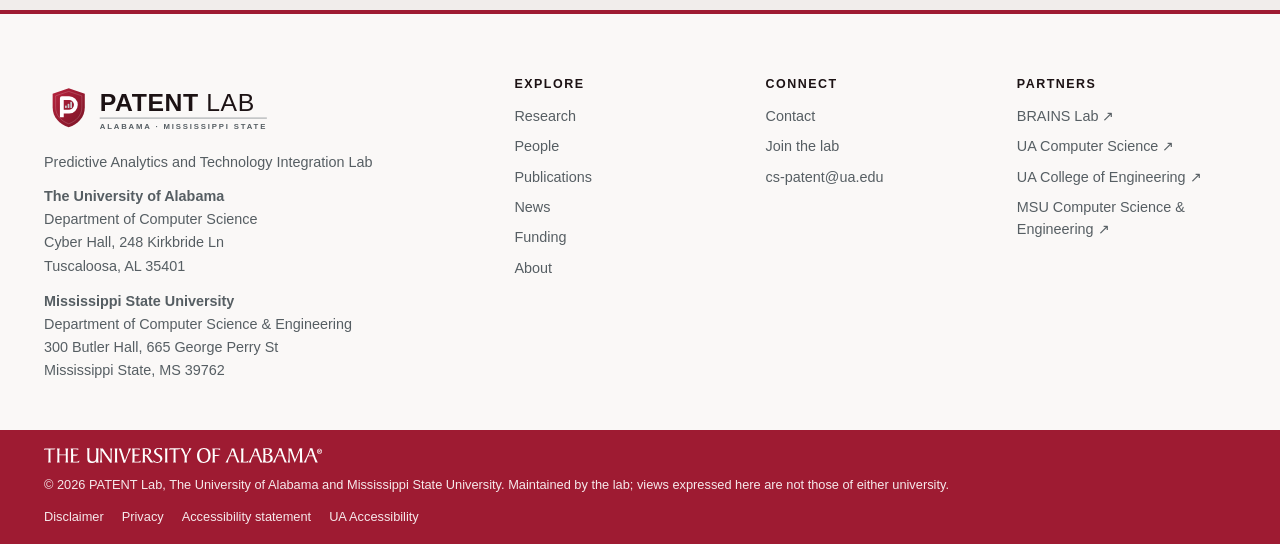
==== commit 4edeb5ba: "pushing the new "News" Page" ====
--- a/index.html
+++ b/index.html
@@ -15,8 +15,9 @@
 <meta name="twitter:card" content="summary_large_image">
 <link rel="icon" href="assets/img/favicon.svg" type="image/svg+xml">
 <link rel="apple-touch-icon" href="assets/img/apple-touch-icon.png">
-<link rel="stylesheet" href="assets/css/style.css?v=4e502369">
+<link rel="stylesheet" href="assets/css/style.css?v=8f55fde5">
 <script>(function(){var d=document.documentElement,t;d.className=d.className.replace('no-js','js');try{t=localStorage.getItem('theme')}catch(e){}if(t!=='light'&&t!=='dark')t=matchMedia('(prefers-color-scheme: light)').matches?'light':'dark';d.setAttribute('data-theme',t);try{if(localStorage.getItem('motion')==='paused')d.classList.add('motion-paused')}catch(e){}})();</script>
+<script src="assets/js/news.js?v=404e408c" defer></script>
 <script src="assets/js/main.js?v=bb76cafc" defer></script>
 <script src="assets/js/highlights.js?v=afa6ad34" defer></script>
 <script src="assets/js/sims.js?v=cbb3808c" defer></script>
@@ -27,7 +28,7 @@
   <div class="nav__inner wrap">
     <a class="ua-mark" href="https://www.ua.edu" target="_blank" rel="noopener" aria-label="The University of Alabama"><img class="ua-mark--crimson" src="assets/img/ua/Capstone_A-Crimson.svg" alt="" width="30" height="30"><img class="ua-mark--white" src="assets/img/ua/Capstone_A-White.svg" alt="" width="30" height="30"></a><span class="ua-sep" aria-hidden="true"></span>
     <a class="brand" href="./" aria-label="PATENT Lab home"><svg class="brand__mark" viewBox="0 0 64 64" aria-hidden="true"><defs><linearGradient id="pgnav" x1="0" y1="0" x2="1" y2="1"><stop offset="0" stop-color="#b8243e"/><stop offset="1" stop-color="#7a1426"/></linearGradient></defs><path d="M32 2.5 56.5 10.8v20.4c0 15.3-10.2 25.5-24.5 30.6C17.7 56.7 7.5 46.5 7.5 31.2V10.8z" fill="url(#pgnav)"/><path d="M32 7.2 52 14v17.2c0 12.6-8.4 21.1-20 25.4-11.6-4.3-20-12.8-20-25.4V14z" fill="none" stroke="#fff" stroke-opacity=".22" stroke-width="1.2"/><path d="M21.5 46.5V17.5h11.2a10.2 10.2 0 0 1 0 20.4H21.5" fill="none" stroke="#fff" stroke-width="5.8" stroke-linejoin="round"/><g fill="#c9ced1"><rect x="26.4" y="28.6" width="2.6" height="4" rx="1"/><rect x="30.4" y="26" width="2.6" height="6.6" rx="1"/><rect x="34.4" y="23" width="2.6" height="9.6" rx="1"/></g></svg>PATENT<small>Lab · UA · MSU</small></a>
-    <nav aria-label="Primary"><ul class="nav__links" id="nav-links"><li><a href="research.html">Research</a></li><li><a href="people.html">People</a></li><li><a href="publications.html">Publications</a></li><li><a href="funding.html">Funding</a></li><li><a href="about.html">About</a></li><li><a href="contact.html">Contact</a></li></ul></nav>
+    <nav aria-label="Primary"><ul class="nav__links" id="nav-links"><li><a href="research.html">Research</a></li><li><a href="people.html">People</a></li><li><a href="publications.html">Publications</a></li><li><a href="news.html">News</a></li><li><a href="funding.html">Funding</a></li><li><a href="about.html">About</a></li><li><a href="contact.html">Contact</a></li></ul></nav>
     <div class="nav__actions">
       <button class="icon-toggle" type="button" data-motion-toggle aria-pressed="false" aria-label="Pause animations"><svg class="icon--pause" viewBox="0 0 24 24" fill="currentColor" aria-hidden="true"><rect x="6.5" y="5" width="3.6" height="14" rx="1.2"/><rect x="13.9" y="5" width="3.6" height="14" rx="1.2"/></svg><svg class="icon--play" viewBox="0 0 24 24" fill="currentColor" aria-hidden="true"><path d="M8 5.5v13a1 1 0 0 0 1.5.86l10.4-6.5a1 1 0 0 0 0-1.72L9.5 4.64A1 1 0 0 0 8 5.5Z"/></svg></button>
       <button class="icon-toggle" type="button" data-theme-toggle aria-label="Switch theme"><svg class="icon--sun" viewBox="0 0 24 24" fill="none" stroke="currentColor" stroke-width="1.8" stroke-linecap="round" aria-hidden="true"><circle cx="12" cy="12" r="4.2"/><path d="M12 2.5v2M12 19.5v2M4.6 4.6l1.4 1.4M18 18l1.4 1.4M2.5 12h2M19.5 12h2M4.6 19.4 6 18M18 6l1.4-1.4"/></svg><svg class="icon--moon" viewBox="0 0 24 24" fill="none" stroke="currentColor" stroke-width="1.8" stroke-linecap="round" stroke-linejoin="round" aria-hidden="true"><path d="M20.5 14.2A8.5 8.5 0 1 1 9.8 3.5a6.8 6.8 0 0 0 10.7 10.7Z"/></svg></button>
@@ -107,6 +108,17 @@
           <a class="link-arrow tile__link" href="research.html#vision">Explore<span class="sr-only"> computer vision research</span></a>
         </article>
       </div>
+    </div>
+  </section>
+
+  <section class="section" aria-labelledby="news-h" data-news-section hidden>
+    <div class="wrap news-home">
+      <div class="section__head reveal">
+        <span class="eyebrow">Latest news</span>
+        <h2 id="news-h" class="display">What's happening.</h2>
+        <a class="link-arrow" href="news.html">All news</a>
+      </div>
+      <ul class="news-list news-list--card" data-news-latest data-limit="5" data-max-age-days="365"></ul>
     </div>
   </section>
 
@@ -242,7 +254,7 @@
       </div>
       <div>
         <h2>Explore</h2>
-        <ul><li><a href="research.html">Research</a></li><li><a href="people.html">People</a></li><li><a href="publications.html">Publications</a></li><li><a href="funding.html">Funding</a></li><li><a href="about.html">About</a></li></ul>
+        <ul><li><a href="research.html">Research</a></li><li><a href="people.html">People</a></li><li><a href="publications.html">Publications</a></li><li><a href="news.html">News</a></li><li><a href="funding.html">Funding</a></li><li><a href="about.html">About</a></li></ul>
       </div>
       <div>
         <h2>Connect</h2>
--- a/assets/css/style.css
+++ b/assets/css/style.css
@@ -920,3 +920,24 @@
 .subnav a:hover { color: var(--accent); background: var(--accent-soft); }
 @media (max-width: 860px) { .nav__links a:hover { background: none !important; } }
 [data-theme="dark"] .nav__links a:hover, [data-theme="dark"] .nav__links a:focus-visible { background: rgba(244, 145, 159, .18); }
+
+/* ---------- News (news.html, Home "Latest news") ---------- */
+.news-list { list-style: none; margin: 0; padding: 0; display: grid; }
+.news-item { display: grid; grid-template-columns: 84px minmax(0, 1fr); gap: 18px; padding: 16px 0; border-top: 1px solid var(--border); }
+.news-item:first-child { border-top: 0; }
+.news-item__date { font-family: var(--mono); font-size: .8rem; color: var(--muted); padding-top: 3px; white-space: nowrap; font-variant-numeric: tabular-nums; }
+.news-item__body { display: grid; gap: 4px; justify-items: start; min-width: 0; }
+.news-item__type { font-size: .72rem; font-weight: 700; letter-spacing: .08em; text-transform: uppercase; color: var(--accent); }
+.news-item__headline { font-size: 1.1rem; font-weight: 600; line-height: 1.38; color: var(--text); text-decoration: none; overflow-wrap: anywhere; }
+a.news-item__headline:hover { color: var(--accent); text-decoration: underline; text-underline-offset: 3px; }
+.news-item__source { font-size: .84rem; color: var(--muted); }
+.news-home { display: grid; grid-template-columns: minmax(0, 1fr) minmax(0, 1.7fr); gap: clamp(32px, 5vw, 72px); align-items: start; }
+.news-home .section__head { margin-bottom: 0; }
+.news-home .section__head .link-arrow { margin-top: 22px; }
+.news-list--card { padding: 6px clamp(18px, 2.4vw, 28px); border-radius: var(--radius-lg); background: var(--surface); border: 1px solid var(--border); }
+.news-list--card .news-item { grid-template-columns: 104px minmax(0, 1fr); }
+[data-news-page] .chips { margin-top: 8px; flex-wrap: wrap; }
+@media (max-width: 860px) { .news-home { grid-template-columns: 1fr; } }
+@media (max-width: 560px) {
+  .news-item, .news-list--card .news-item { grid-template-columns: 1fr; gap: 4px; }
+}
